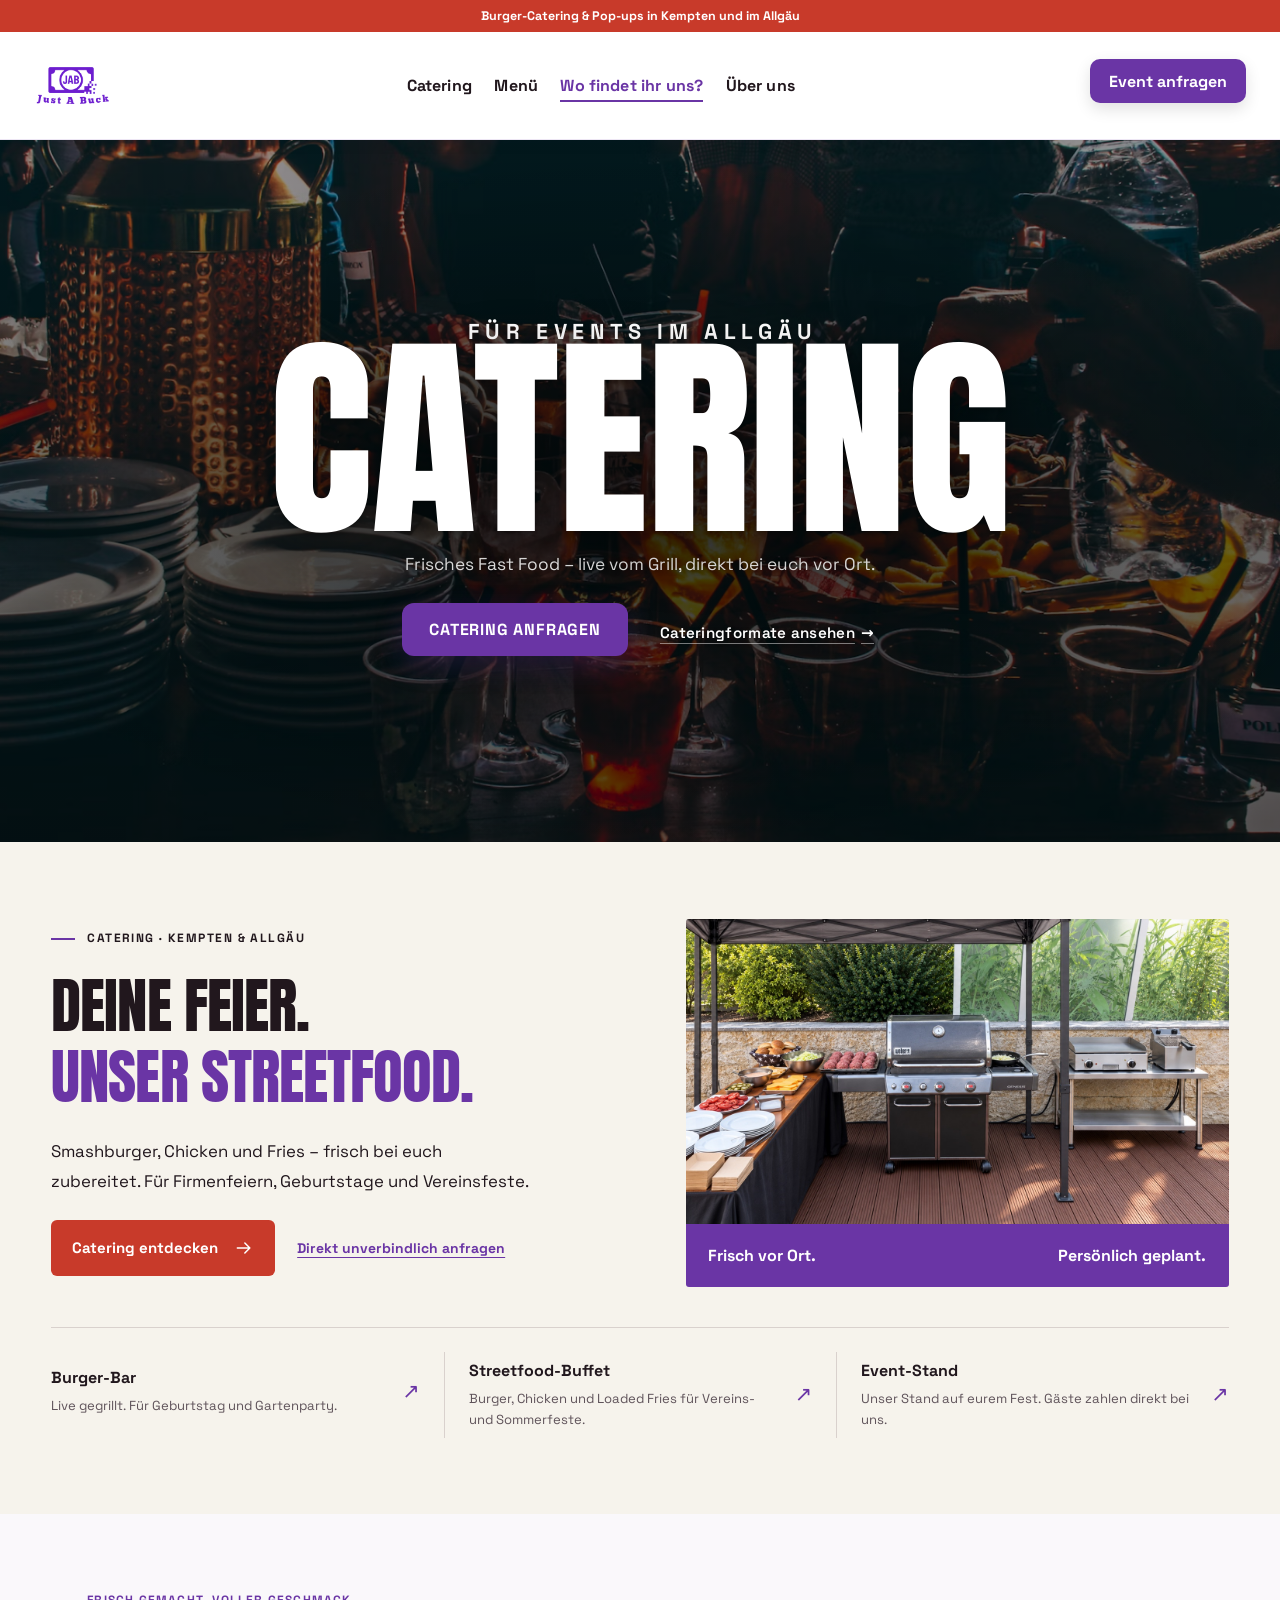
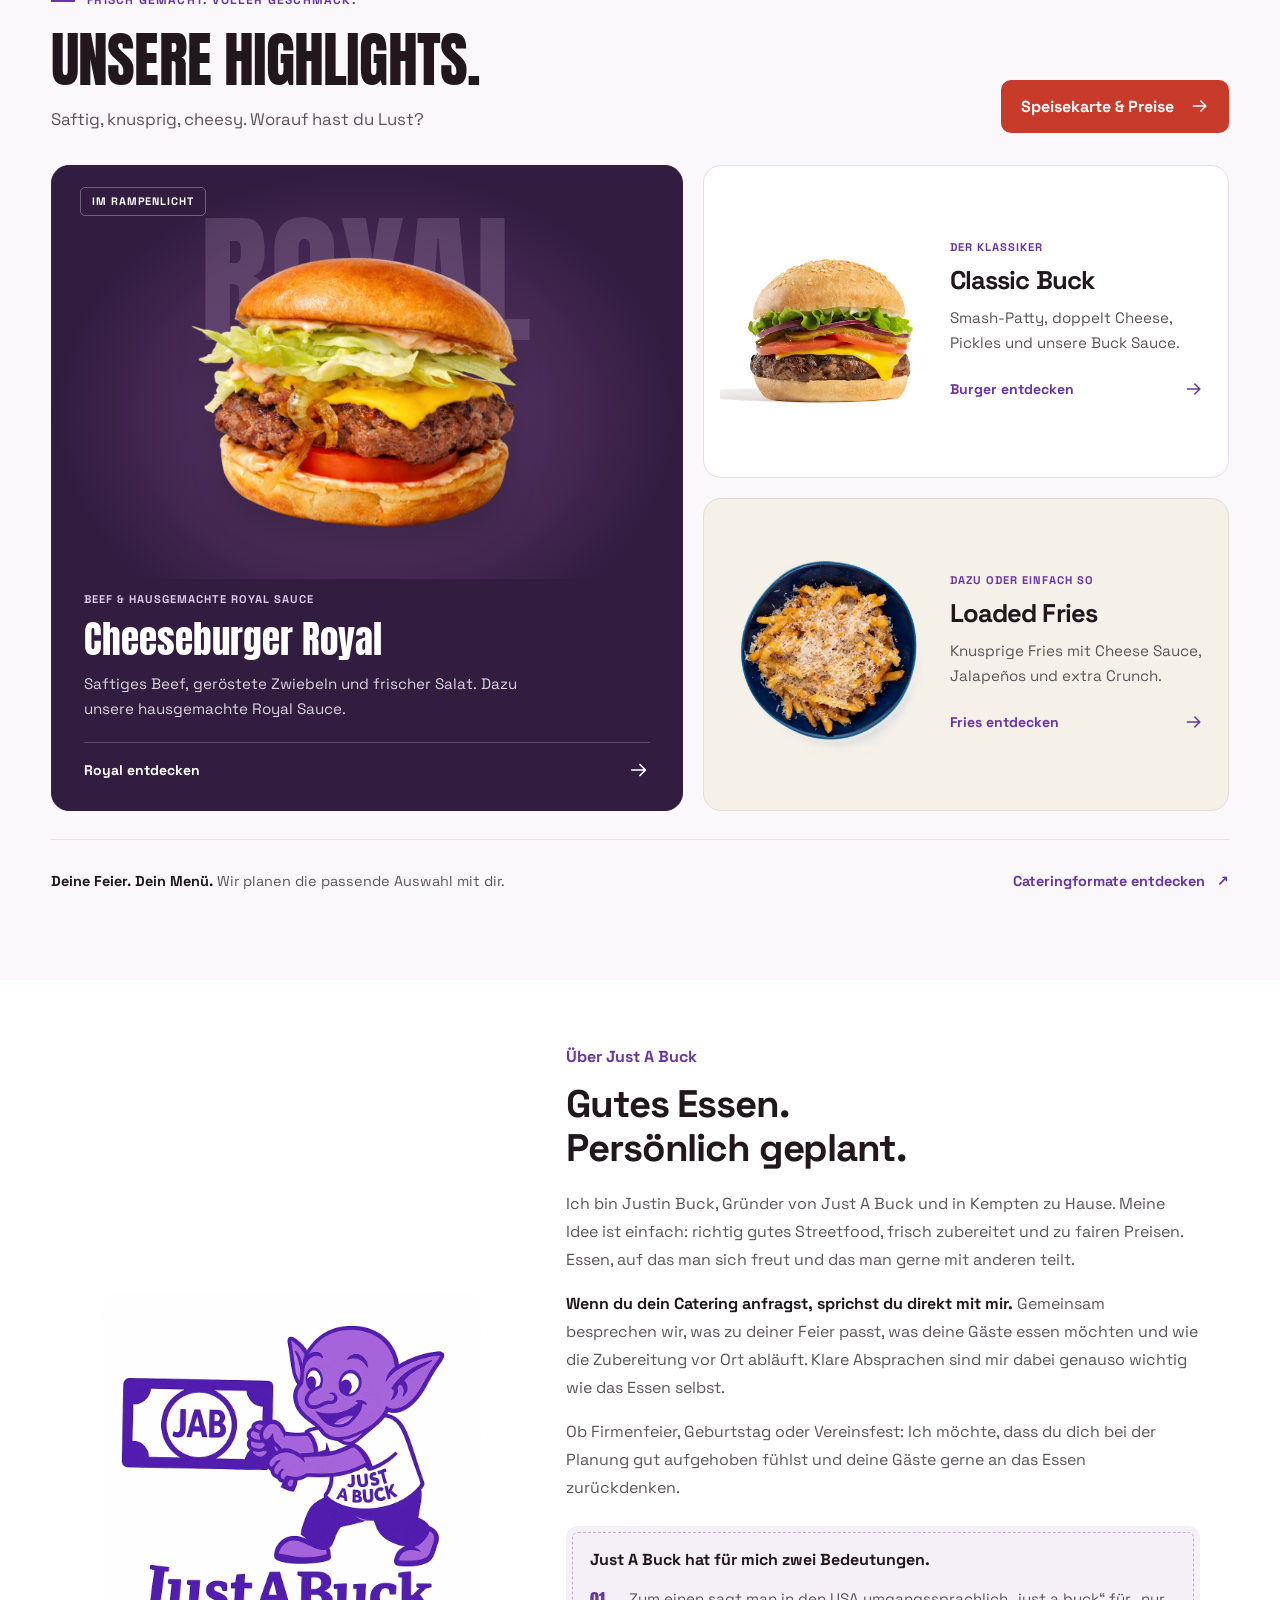
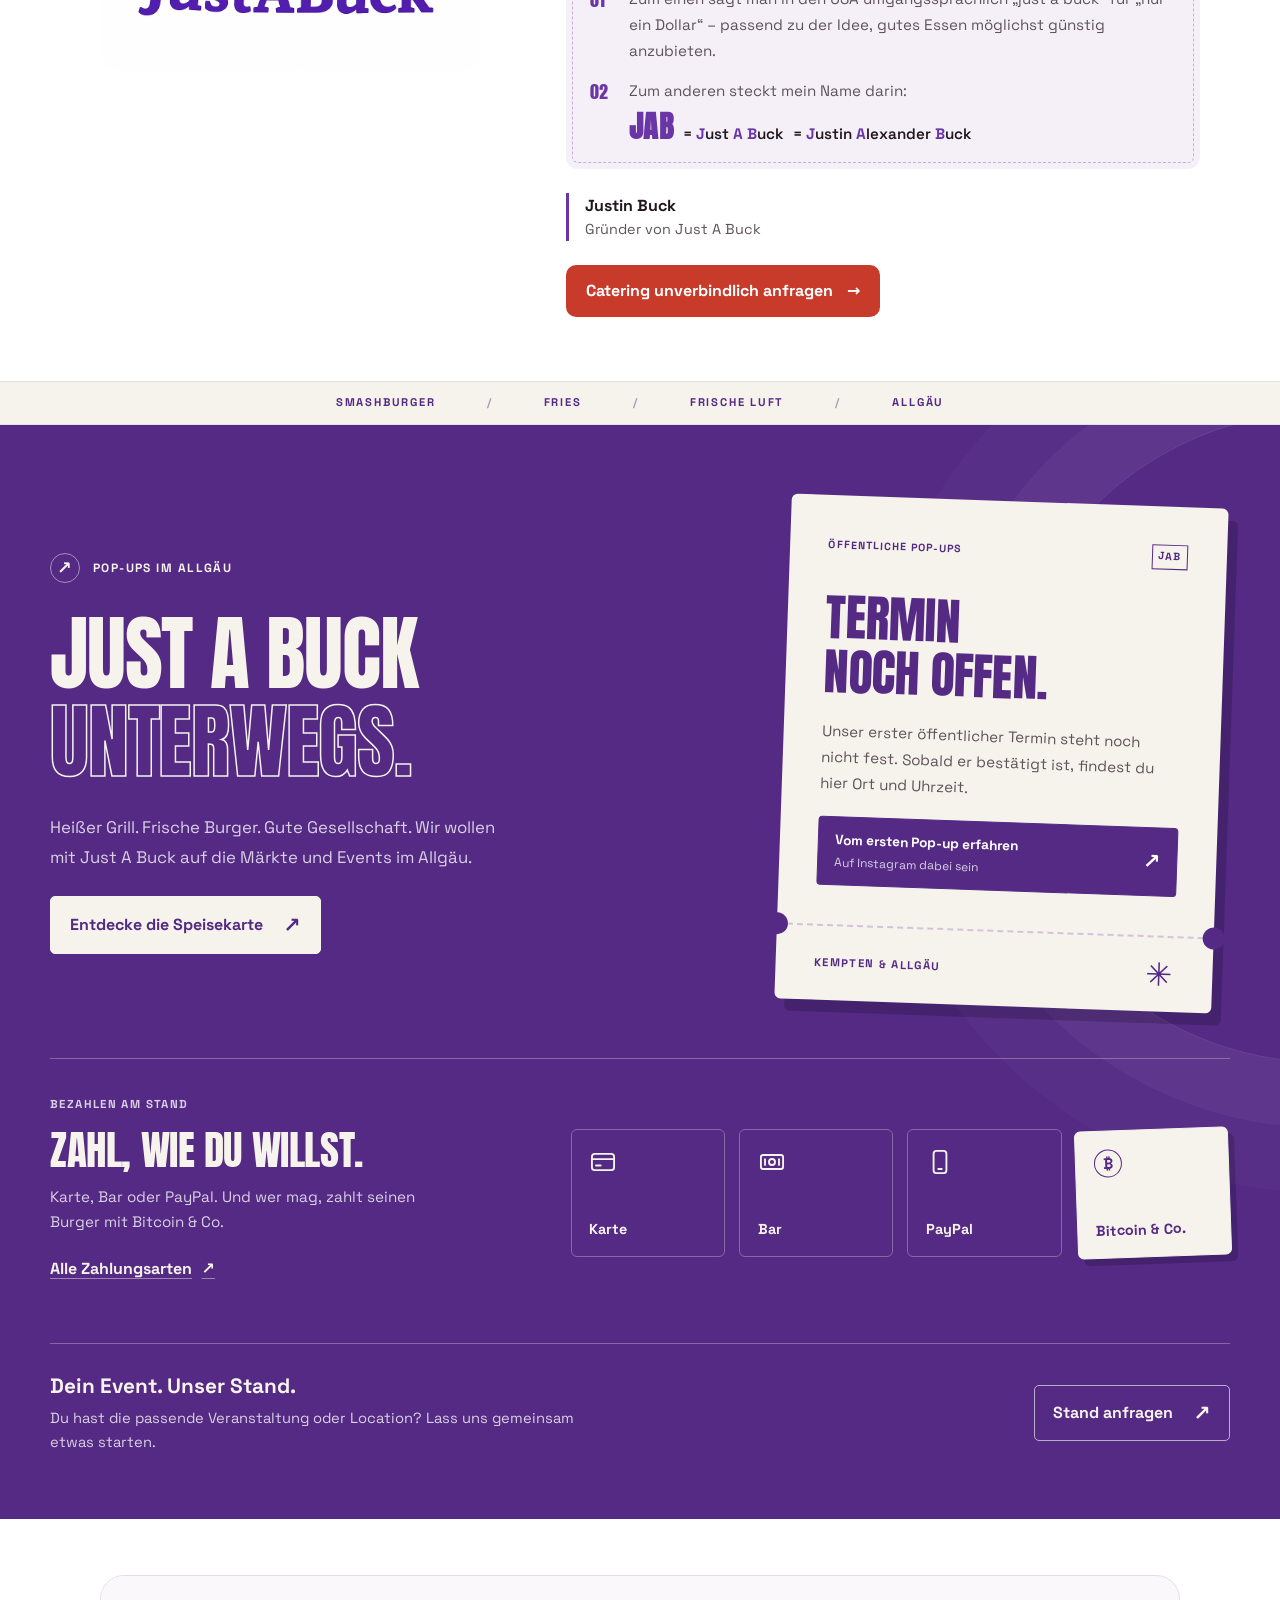
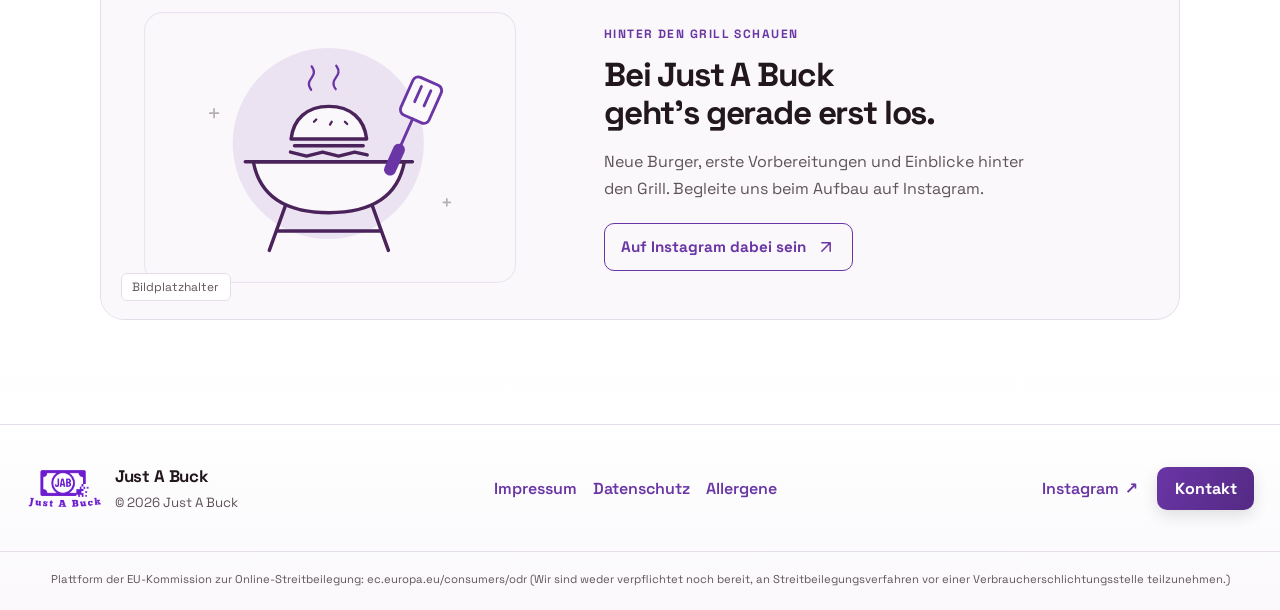
==== index.html @ af361ed2 "Catering vereinfachen und Nutzerführung zu Angeboten und Pop-ups verbessern" ====
<!DOCTYPE html>
<html lang="de">
<head>
  <meta charset="UTF-8" />
  <meta name="viewport" content="width=device-width, initial-scale=1" />

  <title>Just A Buck – Smashburger, Loaded Fries & Fried Chicken</title>
  <meta name="description" content="Just A Buck: ehrliches Fastfood aus Kempten – Smashburger, Loaded Fries & Fried Chicken. Frisch, bezahlbar, handgemacht." />
  <link rel="canonical" href="https://justabuck.de/" />

  <!-- Open Graph / Social -->
  <meta property="og:type" content="website" />
  <meta property="og:title" content="Just A Buck" />
  <meta property="og:description" content="Smashburger, Loaded Fries & Fried Chicken – ehrlich, frisch, bezahlbar." />
  <meta property="og:image" content="assets/images/catering.jpg" />
  <meta property="og:url" content="https://justabuck.de/" />
  <meta name="theme-color" content="#6A35A5" />

  <link rel="icon" type="image/png" href="assets/images/logo.png" />
  <link rel="preload" as="image" href="assets/images/catering.jpg" />
  <link rel="stylesheet" href="css/site.css" />
</head>
<body class="home-refined">

  <!-- Skiplink -->
  <a class="skip-link" href="#main">Zum Inhalt springen</a>

  <div class="site-announcement" role="note">Burger-Catering &amp; Pop-ups in Kempten und im Allgäu</div>

  <!-- NAVIGATION -->
  <header>
    <nav class="navbar" aria-label="Hauptnavigation">
      <div class="nav-inner">
        <a href="index.html" class="brand" aria-label="Startseite">
          <img src="assets/images/logo.png" alt="Just A Buck Logo" class="logo" />
        </a>

        <ul id="primary-nav" class="nav-links" role="list">
          <li><a href="catering.html">Catering</a></li>
          <li><a href="#menu">Menü</a></li>
          <li><a href="#locations">Wo findet ihr uns?</a></li>
          <li><a href="#about">Über uns</a></li>
          <li class="nav-cta"><a href="catering.html#event-anfragen">Event anfragen</a></li>
        </ul>

        <a href="catering.html#event-anfragen" class="contact-btn">Event anfragen</a>
        <button class="nav-toggle" aria-expanded="false" aria-controls="primary-nav" aria-label="Menü öffnen">
          <span aria-hidden="true">☰</span>
        </button>
      </div>
    </nav>
  </header>

  <main id="main">
    <!-- HERO -->
    <section class="hero-video" aria-label="Hero">
      <video class="background-video"
             autoplay muted loop playsinline
             poster="assets/images/catering.jpg">
        <source src="assets/video/hero.mp4" type="video/mp4" />
        Dein Browser unterstützt kein Video-Tag.
      </video>
      <div class="overlay-content">
        <h1 class="hero-title">
          <span class="hero-title__eyebrow">Für Events im Allgäu</span>
          <span class="hero-title__main">Catering</span>
        </h1>
        <p class="hero-desc">Frisches Fast Food &ndash; live vom Grill, direkt bei euch vor Ort.</p>
        <div class="hero-actions">
          <a href="catering.html#event-anfragen" class="contact-btn">Catering anfragen</a>
          <a href="catering.html#catering-angebote" class="hero-link-secondary" aria-label="Cateringformate ansehen">
            Cateringformate ansehen <span aria-hidden="true">&rarr;</span>
          </a>
        </div>
      </div>
    </section>

    <!-- CATERING -->
    <section id="event-anfragen" class="catering-section catering-teaser" aria-labelledby="cateringTitle">
      <div class="catering-inner">
        <div class="catering-intro">
          <div class="catering-copy">
            <p class="catering-eyebrow">Catering · Kempten &amp; Allgäu</p>
            <h2 id="cateringTitle" class="catering-title">
              <span>Deine Feier.</span>
              <span>Unser Streetfood.</span>
            </h2>
            <p class="catering-lead">Smashburger, Chicken und Fries – frisch bei euch zubereitet. Für Firmenfeiern, Geburtstage und Vereinsfeste.</p>
            <div class="catering-teaser-actions">
              <a href="catering.html" class="catering-cta">
                <span>Catering entdecken</span>
                <svg width="20" height="20" viewBox="0 0 24 24" fill="none" stroke="currentColor" stroke-width="1.8" aria-hidden="true" focusable="false">
                  <path d="M4 12h15m-6-6 6 6-6 6" stroke-linecap="round" stroke-linejoin="round" />
                </svg>
              </a>
              <a href="catering.html#event-anfragen" class="catering-direct-link">Direkt unverbindlich anfragen</a>
            </div>
          </div>
          <figure class="catering-photo">
            <img src="assets/images/catering-setup.jpg" alt="Catering-Aufbau unter einem Pavillon mit Grill, Burger-Zutaten und Fritteuse"
                 loading="lazy" width="1400" height="788">
            <figcaption><span>Frisch vor Ort.</span><span>Persönlich geplant.</span></figcaption>
          </figure>
        </div>

        <ul id="catering-angebote" class="catering-teaser-options" aria-label="Unsere Cateringformate" role="list">
          <li>
            <a href="catering.html#burger-bar">
              <span><strong>Burger-Bar</strong><span>Live gegrillt. Für Geburtstag und Gartenparty.</span></span>
              <span class="catering-teaser-arrow" aria-hidden="true">↗</span>
            </a>
          </li>
          <li>
            <a href="catering.html#streetfood-buffet">
              <span><strong>Streetfood-Buffet</strong><span>Burger, Chicken und Loaded Fries für Vereins- und Sommerfeste.</span></span>
              <span class="catering-teaser-arrow" aria-hidden="true">↗</span>
            </a>
          </li>
          <li>
            <a href="catering.html#event-stand">
              <span><strong>Event-Stand</strong><span>Unser Stand auf eurem Fest. Gäste zahlen direkt bei uns.</span></span>
              <span class="catering-teaser-arrow" aria-hidden="true">↗</span>
            </a>
          </li>
        </ul>
      </div>
    </section>

    <!-- PRODUKT-HIGHLIGHTS -->
    <section id="menu" class="highlights-section" aria-labelledby="menuTitle">
      <div class="highlights-inner">
        <div class="highlights-heading">
          <div>
            <p class="highlights-eyebrow">Frisch gemacht. Voller Geschmack.</p>
            <h2 id="menuTitle" class="highlights-title">Unsere Highlights.</h2>
            <p class="highlights-intro">Saftig, knusprig, cheesy. Worauf hast du Lust?</p>
          </div>
          <a class="highlights-menu-link" href="menu.html">
            <span>Speisekarte &amp; Preise</span>
            <svg width="20" height="20" viewBox="0 0 24 24" fill="none" stroke="currentColor" stroke-width="1.8" aria-hidden="true" focusable="false">
              <path d="M4 12h15m-6-6 6 6-6 6" stroke-linecap="round" stroke-linejoin="round" />
            </svg>
          </a>
        </div>

        <div class="highlights-grid">
          <article class="highlight-card highlight-card--royal" aria-labelledby="royalTitle">
            <a class="highlight-card-link" href="menu.html#cheeseburger-royal" aria-labelledby="royalTitle royalLink">
              <div class="highlight-visual highlight-visual--royal">
                <span class="highlight-label">Im Rampenlicht</span>
                <span class="highlight-wordmark" aria-hidden="true">Royal</span>
                <img src="assets/images/ceeseburger-royal.png" alt="Cheeseburger mit Salat, Tomate und gerösteten Zwiebeln"
                     loading="lazy" decoding="async" width="1536" height="1024">
              </div>
              <div class="highlight-copy">
                <p class="highlight-category">Beef &amp; hausgemachte Royal Sauce</p>
                <h3 id="royalTitle">Cheeseburger Royal</h3>
                <p class="highlight-description">Saftiges Beef, geröstete Zwiebeln und frischer Salat. Dazu unsere hausgemachte Royal Sauce.</p>
                <span class="highlight-card-action">
                  <span id="royalLink">Royal entdecken</span>
                  <svg width="22" height="22" viewBox="0 0 24 24" fill="none" stroke="currentColor" stroke-width="1.8" aria-hidden="true" focusable="false">
                    <path d="M4 12h15m-6-6 6 6-6 6" stroke-linecap="round" stroke-linejoin="round" />
                  </svg>
                </span>
              </div>
            </a>
          </article>

          <article class="highlight-card highlight-card--classic" aria-labelledby="classicTitle">
            <a class="highlight-card-link" href="menu.html#classic-buck" aria-labelledby="classicTitle classicLink">
              <div class="highlight-visual">
                <img src="assets/images/product2.jpg" alt="Classic Buck mit Beef-Patty, Käse und Salat"
                     loading="lazy" decoding="async" width="377" height="377">
              </div>
              <div class="highlight-copy">
                <p class="highlight-category">Der Klassiker</p>
                <h3 id="classicTitle">Classic Buck</h3>
                <p class="highlight-description">Smash-Patty, doppelt Cheese, Pickles und unsere Buck Sauce.</p>
                <span class="highlight-card-action">
                  <span id="classicLink">Burger entdecken</span>
                  <svg width="20" height="20" viewBox="0 0 24 24" fill="none" stroke="currentColor" stroke-width="1.8" aria-hidden="true" focusable="false">
                    <path d="M4 12h15m-6-6 6 6-6 6" stroke-linecap="round" stroke-linejoin="round" />
                  </svg>
                </span>
              </div>
            </a>
          </article>

          <article class="highlight-card highlight-card--fries" aria-labelledby="friesHighlightTitle">
            <a class="highlight-card-link" href="menu.html#loaded-fries" aria-labelledby="friesHighlightTitle friesLink">
              <div class="highlight-visual">
                <img src="assets/images/product1.jpg" alt="Goldene Fries mit Käse-Topping in einer Schale"
                     loading="lazy" decoding="async" width="700" height="700">
              </div>
              <div class="highlight-copy">
                <p class="highlight-category">Dazu oder einfach so</p>
                <h3 id="friesHighlightTitle">Loaded Fries</h3>
                <p class="highlight-description">Knusprige Fries mit Cheese Sauce, Jalapeños und extra Crunch.</p>
                <span class="highlight-card-action">
                  <span id="friesLink">Fries entdecken</span>
                  <svg width="20" height="20" viewBox="0 0 24 24" fill="none" stroke="currentColor" stroke-width="1.8" aria-hidden="true" focusable="false">
                    <path d="M4 12h15m-6-6 6 6-6 6" stroke-linecap="round" stroke-linejoin="round" />
                  </svg>
                </span>
              </div>
            </a>
          </article>
        </div>

        <div class="highlights-footer">
          <p><strong>Deine Feier. Dein Menü.</strong> Wir planen die passende Auswahl mit dir.</p>
          <a href="catering.html#catering-angebote">Cateringformate entdecken <span aria-hidden="true">↗</span></a>
        </div>
      </div>
    </section>

    <!-- ABOUT -->
    <section id="about" class="about-section" aria-labelledby="aboutTitle">
      <div class="about-inner">
        <div class="about-visual" aria-hidden="true">
          <img src="assets/images/crew1.jpg" alt="" loading="lazy" width="1024" height="1024">
        </div>

        <div class="about-text">
          <h2 id="aboutTitle">Über Just A Buck</h2>
          <h3>Gutes Essen.<br>Persönlich geplant.</h3>
          <div class="about-copy">
            <p>
              Ich bin Justin Buck, Gründer von Just A Buck und in Kempten zu Hause. Meine Idee ist einfach:
              richtig gutes Streetfood, frisch zubereitet und zu fairen Preisen. Essen, auf das man sich
              freut und das man gerne mit anderen teilt.
            </p>
            <p>
              <strong>Wenn du dein Catering anfragst, sprichst du direkt mit mir.</strong>
              Gemeinsam besprechen wir, was zu deiner Feier passt, was deine Gäste essen möchten und wie
              die Zubereitung vor Ort abläuft. Klare Absprachen sind mir dabei genauso wichtig wie das Essen selbst.
            </p>
            <p>
              Ob Firmenfeier, Geburtstag oder Vereinsfest: Ich möchte, dass du dich bei der Planung gut
              aufgehoben fühlst und deine Gäste gerne an das Essen zurückdenken.
            </p>
          </div>
          <div class="about-name">
            <p class="about-name-lead">Just A Buck hat für mich zwei Bedeutungen.</p>
            <ol class="about-name-list" role="list">
              <li>
                Zum einen sagt man in den USA umgangssprachlich „just a buck“ für „nur ein Dollar“ –
                passend zu der Idee, gutes Essen möglichst günstig anzubieten.
              </li>
              <li>
                Zum anderen steckt mein Name darin:
                <span class="about-name-formula">
                  <span class="about-name-jab">JAB</span>
                  <span>= <b>J</b>ust <b>A</b> <b>B</b>uck</span>
                  <span>= <b>J</b>ustin <b>A</b>lexander <b>B</b>uck</span>
                </span>
              </li>
            </ol>
          </div>
          <p class="about-signature">
            <strong>Justin Buck</strong>
            <span>Gründer von Just A Buck</span>
          </p>
          <a href="catering.html#event-anfragen" class="about-cta">
            <span>Catering unverbindlich anfragen</span>
            <span aria-hidden="true">→</span>
          </a>
        </div>
      </div>
    </section>

    <!-- POP-UPS & TERMINE -->
    <section id="locations" class="popups-section" aria-labelledby="locTitle">
      <div class="popups-strip" aria-hidden="true">
        <span>Smashburger</span><span>Fries</span><span>Frische Luft</span><span>Allgäu</span>
      </div>
      <div class="popups-inner">
        <div class="popups-intro">
          <p class="popups-eyebrow"><span aria-hidden="true">↗</span> Pop-ups im Allgäu</p>
          <h2 id="locTitle">Just A Buck <span>unterwegs.</span></h2>
          <p class="popups-description">Heißer Grill. Frische Burger. Gute Gesellschaft. Wir wollen mit Just A Buck auf die Märkte und Events im Allgäu.</p>
          <a class="popups-menu-link" href="menu.html">Entdecke die Speisekarte <span aria-hidden="true">↗</span></a>
        </div>

        <!-- Replace this notice with confirmed event details when the first date is set. -->
        <div class="popups-dates" aria-labelledby="popupsDatesTitle">
          <div class="popups-ticket-body">
            <p class="popups-ticket-label">Öffentliche Pop-ups <span aria-hidden="true">JAB</span></p>
            <h3 id="popupsDatesTitle">Termin <span>noch offen.</span></h3>
            <p class="popups-date-note">Unser erster öffentlicher Termin steht noch nicht fest. Sobald er bestätigt ist, findest du hier Ort und Uhrzeit.</p>
            <a class="popups-follow-link" href="https://www.instagram.com/jstin.buck/" target="_blank" rel="noopener" aria-label="Vom ersten Pop-up erfahren – auf Instagram dabei sein (öffnet in einem neuen Tab)">
              <span>Vom ersten Pop-up erfahren<small>Auf Instagram dabei sein</small></span>
              <span aria-hidden="true">↗</span>
            </a>
          </div>
          <div class="popups-ticket-stub">
            <span>Kempten &amp; Allgäu</span>
            <span class="popups-ticket-mark" aria-hidden="true">✳︎</span>
          </div>
        </div>

        <!-- Zahlungsarten am Stand; Details und Coin-Liste stehen auf zahlung.html. -->
        <div class="popups-pay" aria-labelledby="popupsPayTitle">
          <div class="popups-pay-copy">
            <p class="popups-pay-label">Bezahlen am Stand</p>
            <h3 id="popupsPayTitle">Zahl, wie du willst.</h3>
            <p>Karte, Bar oder PayPal. Und wer mag, zahlt seinen Burger mit Bitcoin &amp; Co.</p>
            <a class="popups-pay-link" href="zahlung.html">Alle Zahlungsarten <span aria-hidden="true">↗</span></a>
          </div>
          <ul class="popups-pay-methods" role="list" aria-label="Zahlungsarten am Stand">
            <li>
              <svg width="28" height="28" viewBox="0 0 24 24" fill="none" stroke="currentColor" stroke-width="1.6" aria-hidden="true" focusable="false">
                <rect x="2.5" y="5" width="19" height="14" rx="2.5" /><path d="M2.5 9.5h19M6 15h4" stroke-linecap="round" />
              </svg>
              <span>Karte</span>
            </li>
            <li>
              <svg width="28" height="28" viewBox="0 0 24 24" fill="none" stroke="currentColor" stroke-width="1.6" aria-hidden="true" focusable="false">
                <rect x="2.5" y="6" width="19" height="12" rx="2" /><circle cx="12" cy="12" r="2.6" /><path d="M6 9.5v5M18 9.5v5" stroke-linecap="round" />
              </svg>
              <span>Bar</span>
            </li>
            <li>
              <svg width="28" height="28" viewBox="0 0 24 24" fill="none" stroke="currentColor" stroke-width="1.6" aria-hidden="true" focusable="false">
                <rect x="6.5" y="2.5" width="11" height="19" rx="2.5" /><path d="M10.5 18h3" stroke-linecap="round" />
              </svg>
              <span>PayPal</span>
            </li>
            <li class="popups-pay-method--crypto">
              <span class="popups-pay-coin" aria-hidden="true">&#x20BF;</span>
              <span>Bitcoin &amp; Co.</span>
            </li>
          </ul>
        </div>

        <div class="popups-host">
          <div class="popups-host-copy">
            <h3>Dein Event. Unser Stand.</h3>
            <p>Du hast die passende Veranstaltung oder Location? Lass uns gemeinsam etwas starten.</p>
          </div>
          <a class="popups-host-link" href="catering.html?format=event-stand#event-anfragen">Stand anfragen <span aria-hidden="true">↗</span></a>
        </div>
      </div>
    </section>

    <!-- INSTAGRAM: replace the placeholder image and temporary profile link at launch. -->
    <section id="community" class="social-story" aria-labelledby="socialTitle">
      <div class="social-story-inner">
        <figure class="social-story-visual">
          <img src="assets/images/social-placeholder.svg" alt="" loading="lazy" decoding="async" width="800" height="600">
          <figcaption>Bildplatzhalter</figcaption>
        </figure>
        <div class="social-story-copy">
          <p class="social-story-eyebrow">Hinter den Grill schauen</p>
          <h2 id="socialTitle">Bei Just A Buck geht’s gerade erst los.</h2>
          <p class="social-story-description">Neue Burger, erste Vorbereitungen und Einblicke hinter den Grill. Begleite uns beim Aufbau auf Instagram.</p>
          <a class="social-story-link" href="https://www.instagram.com/jstin.buck/" target="_blank" rel="noopener" aria-label="Auf Instagram dabei sein (öffnet in einem neuen Tab)">
            <span>Auf Instagram dabei sein</span>
            <svg width="20" height="20" viewBox="0 0 24 24" fill="none" stroke="currentColor" stroke-width="1.8" aria-hidden="true" focusable="false">
              <path d="M7 17 17 7M7 7h10v10" stroke-linecap="round" stroke-linejoin="round" />
            </svg>
          </a>
        </div>
      </div>
    </section>

  </main>

  <!-- FOOTER -->
  <footer class="site-footer" role="contentinfo">
    <div class="footer-inner">
      <div class="footer-brand">
        <img src="assets/images/logo.png" alt="Just A Buck" class="footer-logo">
        <div class="footer-meta">
          <strong>Just A Buck</strong><br>
          <small>© <span id="y"></span> Just A Buck</small>
        </div>
      </div>

      <nav class="footer-nav" aria-label="Rechtliches">
        <a href="impressum.html">Impressum</a>
        <a href="datenschutz.html">Datenschutz</a>
        <a href="allergen.html">Allergene</a>
      </nav>

      <div class="footer-contact">
        <a href="https://www.instagram.com/jstin.buck/" class="footer-instagram" target="_blank" rel="noopener" aria-label="Instagram (öffnet in einem neuen Tab)">Instagram <span aria-hidden="true">↗</span></a>
        <a href="mailto:justin.buck@sportbuck.com?subject=Anfrage%20an%20Just%20A%20Buck" class="footer-cta">Kontakt</a>
      </div>
    </div>

    <div class="footer-sub">
      <small>
        Plattform der EU-Kommission zur Online-Streitbeilegung:
        <a href="https://ec.europa.eu/consumers/odr" rel="noopener" target="_blank">ec.europa.eu/consumers/odr</a>
        (Wir sind weder verpflichtet noch bereit, an Streitbeilegungsverfahren vor einer Verbraucherschlichtungsstelle teilzunehmen.)
      </small>
    </div>
  </footer>

  <!-- Schema -->
  <script type="application/ld+json">
  {
    "@context":"https://schema.org",
    "@type":"FoodEstablishment",
    "name":"Just A Buck",
    "servesCuisine":["Burgers","Fried Chicken","Fries"],
    "address":{"@type":"PostalAddress","addressLocality":"Kempten","addressCountry":"DE"},
    "url":"https://justabuck.de/",
    "priceRange":"€€",
    "hasMenu":"https://justabuck.de/menu"
  }
  </script>

  <script src="scripts/main.js"></script>
</body>
</html>
---- css/site.css ----
/* =========================
   Just A Buck — CSS v3
   ========================= */

/* --- Self-hosted Fonts (DSGVO-konform) --- */

/* Manrope – latin-ext */
@font-face {
  font-family: 'Manrope';
  font-style: normal;
  font-weight: 500;
  font-display: swap;
  src: url('../assets/fonts/Manrope-latin-ext.woff2') format('woff2');
  unicode-range: U+0100-02BA, U+02BD-02C5, U+02C7-02CC, U+02CE-02D7, U+02DD-02FF, U+0304, U+0308, U+0329, U+1D00-1DBF, U+1E00-1E9F, U+1EF2-1EFF, U+2020, U+20A0-20AB, U+20AD-20C0, U+2113, U+2C60-2C7F, U+A720-A7FF;
}
/* Manrope – latin */
@font-face {
  font-family: 'Manrope';
  font-style: normal;
  font-weight: 500;
  font-display: swap;
  src: url('../assets/fonts/Manrope-latin.woff2') format('woff2');
  unicode-range: U+0000-00FF, U+0131, U+0152-0153, U+02BB-02BC, U+02C6, U+02DA, U+02DC, U+0304, U+0308, U+0329, U+2000-206F, U+20AC, U+2122, U+2191, U+2193, U+2212, U+2215, U+FEFF, U+FFFD;
}
/* Manrope 700 – latin-ext */
@font-face {
  font-family: 'Manrope';
  font-style: normal;
  font-weight: 700;
  font-display: swap;
  src: url('../assets/fonts/Manrope-latin-ext.woff2') format('woff2');
  unicode-range: U+0100-02BA, U+02BD-02C5, U+02C7-02CC, U+02CE-02D7, U+02DD-02FF, U+0304, U+0308, U+0329, U+1D00-1DBF, U+1E00-1E9F, U+1EF2-1EFF, U+2020, U+20A0-20AB, U+20AD-20C0, U+2113, U+2C60-2C7F, U+A720-A7FF;
}
/* Manrope 700 – latin */
@font-face {
  font-family: 'Manrope';
  font-style: normal;
  font-weight: 700;
  font-display: swap;
  src: url('../assets/fonts/Manrope-latin.woff2') format('woff2');
  unicode-range: U+0000-00FF, U+0131, U+0152-0153, U+02BB-02BC, U+02C6, U+02DA, U+02DC, U+0304, U+0308, U+0329, U+2000-206F, U+20AC, U+2122, U+2191, U+2193, U+2212, U+2215, U+FEFF, U+FFFD;
}

/* Space Grotesk 400 – latin-ext */
@font-face {
  font-family: 'Space Grotesk';
  font-style: normal;
  font-weight: 400;
  font-display: swap;
  src: url('../assets/fonts/SpaceGrotesk-latin-ext.woff2') format('woff2');
  unicode-range: U+0100-02BA, U+02BD-02C5, U+02C7-02CC, U+02CE-02D7, U+02DD-02FF, U+0304, U+0308, U+0329, U+1D00-1DBF, U+1E00-1E9F, U+1EF2-1EFF, U+2020, U+20A0-20AB, U+20AD-20C0, U+2113, U+2C60-2C7F, U+A720-A7FF;
}
/* Space Grotesk 400 – latin */
@font-face {
  font-family: 'Space Grotesk';
  font-style: normal;
  font-weight: 400;
  font-display: swap;
  src: url('../assets/fonts/SpaceGrotesk-latin.woff2') format('woff2');
  unicode-range: U+0000-00FF, U+0131, U+0152-0153, U+02BB-02BC, U+02C6, U+02DA, U+02DC, U+0304, U+0308, U+0329, U+2000-206F, U+20AC, U+2122, U+2191, U+2193, U+2212, U+2215, U+FEFF, U+FFFD;
}
/* Space Grotesk 500 – latin-ext */
@font-face {
  font-family: 'Space Grotesk';
  font-style: normal;
  font-weight: 500;
  font-display: swap;
  src: url('../assets/fonts/SpaceGrotesk-latin-ext.woff2') format('woff2');
  unicode-range: U+0100-02BA, U+02BD-02C5, U+02C7-02CC, U+02CE-02D7, U+02DD-02FF, U+0304, U+0308, U+0329, U+1D00-1DBF, U+1E00-1E9F, U+1EF2-1EFF, U+2020, U+20A0-20AB, U+20AD-20C0, U+2113, U+2C60-2C7F, U+A720-A7FF;
}
/* Space Grotesk 500 – latin */
@font-face {
  font-family: 'Space Grotesk';
  font-style: normal;
  font-weight: 500;
  font-display: swap;
  src: url('../assets/fonts/SpaceGrotesk-latin.woff2') format('woff2');
  unicode-range: U+0000-00FF, U+0131, U+0152-0153, U+02BB-02BC, U+02C6, U+02DA, U+02DC, U+0304, U+0308, U+0329, U+2000-206F, U+20AC, U+2122, U+2191, U+2193, U+2212, U+2215, U+FEFF, U+FFFD;
}
/* Space Grotesk 600 – latin-ext */
@font-face {
  font-family: 'Space Grotesk';
  font-style: normal;
  font-weight: 600;
  font-display: swap;
  src: url('../assets/fonts/SpaceGrotesk-latin-ext.woff2') format('woff2');
  unicode-range: U+0100-02BA, U+02BD-02C5, U+02C7-02CC, U+02CE-02D7, U+02DD-02FF, U+0304, U+0308, U+0329, U+1D00-1DBF, U+1E00-1E9F, U+1EF2-1EFF, U+2020, U+20A0-20AB, U+20AD-20C0, U+2113, U+2C60-2C7F, U+A720-A7FF;
}
/* Space Grotesk 600 – latin */
@font-face {
  font-family: 'Space Grotesk';
  font-style: normal;
  font-weight: 600;
  font-display: swap;
  src: url('../assets/fonts/SpaceGrotesk-latin.woff2') format('woff2');
  unicode-range: U+0000-00FF, U+0131, U+0152-0153, U+02BB-02BC, U+02C6, U+02DA, U+02DC, U+0304, U+0308, U+0329, U+2000-206F, U+20AC, U+2122, U+2191, U+2193, U+2212, U+2215, U+FEFF, U+FFFD;
}
/* Space Grotesk 700 – latin-ext */
@font-face {
  font-family: 'Space Grotesk';
  font-style: normal;
  font-weight: 700;
  font-display: swap;
  src: url('../assets/fonts/SpaceGrotesk-latin-ext.woff2') format('woff2');
  unicode-range: U+0100-02BA, U+02BD-02C5, U+02C7-02CC, U+02CE-02D7, U+02DD-02FF, U+0304, U+0308, U+0329, U+1D00-1DBF, U+1E00-1E9F, U+1EF2-1EFF, U+2020, U+20A0-20AB, U+20AD-20C0, U+2113, U+2C60-2C7F, U+A720-A7FF;
}
/* Space Grotesk 700 – latin */
@font-face {
  font-family: 'Space Grotesk';
  font-style: normal;
  font-weight: 700;
  font-display: swap;
  src: url('../assets/fonts/SpaceGrotesk-latin.woff2') format('woff2');
  unicode-range: U+0000-00FF, U+0131, U+0152-0153, U+02BB-02BC, U+02C6, U+02DA, U+02DC, U+0304, U+0308, U+0329, U+2000-206F, U+20AC, U+2122, U+2191, U+2193, U+2212, U+2215, U+FEFF, U+FFFD;
}

/* Anton 400 – latin-ext (Display / Hero) */
@font-face {
  font-family: 'Anton';
  font-style: normal;
  font-weight: 400;
  font-display: swap;
  src: url('../assets/fonts/Anton-latin-ext.woff2') format('woff2');
  unicode-range: U+0100-02BA, U+02BD-02C5, U+02C7-02CC, U+02CE-02D7, U+02DD-02FF, U+0304, U+0308, U+0329, U+1D00-1DBF, U+1E00-1E9F, U+1EF2-1EFF, U+2020, U+20A0-20AB, U+20AD-20C0, U+2113, U+2C60-2C7F, U+A720-A7FF;
}
/* Anton 400 – latin (Display / Hero) */
@font-face {
  font-family: 'Anton';
  font-style: normal;
  font-weight: 400;
  font-display: swap;
  src: url('../assets/fonts/Anton-latin.woff2') format('woff2');
  unicode-range: U+0000-00FF, U+0131, U+0152-0153, U+02BB-02BC, U+02C6, U+02DA, U+02DC, U+0304, U+0308, U+0329, U+2000-206F, U+20AC, U+2122, U+2191, U+2193, U+2212, U+2215, U+FEFF, U+FFFD;
}

/* --- Design Tokens --- */
:root{
  /* Brand and interface */
  --brand: #6A35A5;
  --brand-rgb: 106, 53, 165;
  --brand-strong: #542A84;
  --cta: #C83A2A;
  --cta-rgb: 200, 58, 42;
  --ink: #21171D;
  --muted: #5F535A;
  --bg: #FFFFFF;
  --surface: #FFFFFF;
  --surface-soft: #FAF8FB;
  --surface-brand: #F5F0F8;
  --surface-brand-strong: #ECE3F2;
  --line: #E6DDEB;
  --on-color: #FFFFFF;
  --on-dark-muted: rgba(255,255,255,.78);
  --on-dark-subtle: rgba(255,255,255,.62);

  /* Product-category markers — never use as generic UI accents. */
  --category-vegan: #8AAE3D;
  --category-chicken: #E88B2E;
  --category-hot: #C62828;
  --category-deluxe: #4A235A;
  --category-deluxe-rgb: 74, 35, 90;
  --category-deluxe-accent: #857105;
  --category-deluxe-accent-rgb: 133, 113, 5;

  --radius: 12px;
  --shadow-sm: 0 2px 5px rgba(0,0,0,.08);
  --shadow-md: 0 6px 16px rgba(0,0,0,.12);
  --shadow-lg: 0 16px 40px rgba(0,0,0,.15);

  --font-base: 'Space Grotesk','Manrope',system-ui,-apple-system,"Segoe UI",sans-serif;
  --font-heading: 'Space Grotesk','Manrope',system-ui,-apple-system,"Segoe UI",sans-serif;
  --font-display: 'Anton','Space Grotesk',Impact,"Haettenschweiler","Arial Narrow Bold",sans-serif;

  --site-announcement-height: 32px;
}

/* --- Base / Reset (minimal) --- */
*{ box-sizing: border-box; }
html, body { margin:0; padding:0; }
body{
  font-family: var(--font-base);
  color:var(--ink);
  background: var(--bg);
  line-height:1.6;
}
img{ max-width:100%; height:auto; display:block; }
a{ color:inherit; text-decoration:none; }

/* Smooth scroll und Sticky-Header-Offset für Sektionen */
html{ scroll-behavior:smooth; }
#menu, #about, #community, #locations, #event-anfragen, #catering-angebote{ scroll-margin-top: 140px; }

/* Skiplink (A11y) */
.skip-link{ position:absolute; left:-9999px; top:auto; width:1px; height:1px; overflow:hidden; }
.skip-link:focus{ left:16px; top:16px; width:auto; height:auto; background:#000; color:#fff; padding:.5rem .75rem; border-radius:8px; z-index:1001; }

/* =========================
   Header / Navbar
   ========================= */

header{
  position: sticky;
  top: var(--site-announcement-height);
  z-index: 1100;
}
.navbar{
  display:flex; justify-content:space-between; align-items:center;
  padding: 0.9rem 1.6rem;
  position: relative;
  background: rgba(255,255,255,.92);
  backdrop-filter: blur(14px);
  border-bottom: 1px solid var(--line);
}
.nav-inner{
  width:100%;
  max-width:none;
  margin:0;
  display:flex;
  align-items:center;
  justify-content:space-between;
  gap:1.25rem;
  padding:0 .5rem;
}

.navbar .logo{
  height: 78px; width:auto; object-fit: contain;
}

.navbar .nav-links{
  list-style:none; display:flex; gap:1.4rem; margin:0; padding:0; align-items:center;
}
.navbar .nav-links a{
  font-weight:700; letter-spacing:.01em;
  padding:.25rem 0;
  position: relative;
  transition: color 0.3s ease;
}
.navbar .nav-links a::after{
  content: '';
  position: absolute;
  bottom: -2px;
  left: 0;
  width: 0;
  height: 2px;
  background: var(--brand);
  transition: width 0.3s cubic-bezier(0.34, 1.56, 0.64, 1);
}
.navbar .nav-links a:hover,
.navbar .nav-links a.active{
  color:var(--brand);
}
.navbar .nav-links a:hover::after,
.navbar .nav-links a.active::after{
  width: 100%;
}
.navbar .nav-links .nav-cta{ display:none; }

.navbar .contact-btn{
  background: var(--brand);
  color:#fff; padding:.58rem 1.2rem;
  border-radius:10px; font-weight:800; box-shadow: var(--shadow-md);
  text-decoration:none; border:none; cursor:pointer; transition: transform .15s ease, box-shadow .15s ease, filter .15s ease;
}
.navbar .contact-btn:hover{ filter:brightness(.96); box-shadow: var(--shadow-lg); transform: translateY(-1px); }

.nav-toggle{
  display:none;
  font-size:1.15rem; line-height:1; border:1px solid var(--line);
  background:var(--surface); color:var(--brand); border-radius:12px;
  padding:.6rem .8rem; box-shadow: var(--shadow-sm);
}

@media (max-width:1100px){
  .navbar{ padding:.85rem 1.25rem; }
  .navbar .nav-links{ gap:1rem; }
}

@media (max-width:900px){
  .navbar .nav-links{
    position: fixed; inset: var(--site-announcement-height) 0 0; background: rgba(8,7,12,.65);
    padding: 100px 1.4rem 2rem; gap:1rem;
    display:none; flex-direction:column; min-width:220px; z-index:1001;
    backdrop-filter: blur(12px);
  }
  .navbar .nav-links.is-open{ display:flex; }

  .navbar .nav-links li{ width:100%; }
  .navbar .nav-links a{
    display:block; width:100%;
    background:var(--surface); border:1px solid var(--line); border-radius:14px;
    padding:.9rem 1rem; box-shadow: var(--shadow-sm);
  }
  .navbar .nav-links .nav-cta{ display:block; }

  .navbar .contact-btn{ display:none; }
  .nav-toggle{ display:grid; place-items:center; }
  body.nav-open{ overflow:hidden; }
}

/* =========================
   Hero
   ========================= */
.hero-video{
  position:relative; width:100%; height:80vh; overflow:hidden;
  display:flex; align-items:center; justify-content:center; color:#fff;
}
.hero-video::after{
  content:""; position:absolute; inset:0;
  background:linear-gradient(180deg,rgba(0,0,0,.45) 0%,rgba(0,0,0,.68) 100%);
}
.background-video{
  position:absolute; inset:0; width:100%; height:100%;
  object-fit:cover; object-position:center; z-index:-1;
}
.hero-video .overlay-content{
  position:relative; text-align:center; max-width:760px; padding:1.2rem 1.5rem; z-index:1;
}
.hero-video .overlay-content h1{
  font-family: var(--font-heading); font-size:3rem; margin:0 0 .8rem; letter-spacing:-0.02em;
}
@media (max-width:768px){
  .hero-video{ height:70vh; }
  .hero-video .overlay-content h1{ font-size:2.4rem; }
}

/* Bewegungen reduzieren */
@media (prefers-reduced-motion: reduce){
  .background-video{ display:none; }
  .hero-video{ background:#000 url('../assets/images/catering.jpg') center/cover no-repeat; }
}

/* =========================
   Über Just A Buck
   ========================= */
.about-section{
  padding:4rem clamp(1.25rem, 4vw, 3rem);
  background:#fff;
}
.about-inner{
  display:grid;
  grid-template-columns:minmax(0, .8fr) minmax(0, 1.2fr);
  align-items:center;
  gap:clamp(2rem, 5vw, 5rem);
  max-width:1120px;
  margin:0 auto;
}
.about-visual{ width:100%; max-width:380px; justify-self:center; }
.about-visual img{ width:100%; height:auto; border-radius:20px; }
.about-text h2{
  margin:0 0 .75rem;
  color:var(--brand);
  font-size:1rem;
  font-weight:700;
}
.about-text h3{
  margin:0 0 1.25rem;
  color:var(--ink);
  font-size:clamp(1.9rem, 3vw, 2.65rem);
  line-height:1.15;
  letter-spacing:-.03em;
}
.about-copy p{ margin:0 0 1rem; color:var(--muted); font-size:1rem; line-height:1.75; }
.about-copy strong{ color:var(--ink); }
/* Namensgeschichte: gestrichelter Innenrand wie beim Geldschein im Logo */
.about-name{
  margin:1.5rem 0 0;
  padding:1.35rem 1.5rem;
  border-radius:12px;
  background:var(--surface-brand);
  outline:1px dashed rgba(var(--brand-rgb),.35);
  outline-offset:-7px;
}
.about-name-lead{ margin:0 0 .9rem; color:var(--ink); font-weight:700; line-height:1.5; }
.about-name-list{ margin:0; padding:0; list-style:none; counter-reset:about-name; }
.about-name-list li{
  position:relative;
  padding-left:2.4rem;
  color:var(--muted);
  font-size:.95rem;
  line-height:1.7;
  counter-increment:about-name;
}
.about-name-list li + li{ margin-top:.9rem; }
.about-name-list li::before{
  content:counter(about-name, decimal-leading-zero);
  position:absolute;
  top:.05rem;
  left:0;
  color:var(--brand);
  font-family:var(--font-display);
  font-size:1.15rem;
  line-height:1.4;
}
.about-name-formula{
  display:flex;
  flex-wrap:wrap;
  align-items:baseline;
  gap:.15rem .6rem;
  margin-top:.45rem;
  color:var(--ink);
  font-weight:600;
}
.about-name-formula b{ color:var(--brand); font-weight:800; }
.about-name-jab{
  color:var(--brand);
  font-family:var(--font-display);
  font-size:1.9rem;
  line-height:1;
  letter-spacing:.02em;
}
.about-signature{ margin:1.5rem 0; padding-left:1rem; border-left:3px solid var(--brand); }
.about-signature strong, .about-signature span{ display:block; }
.about-signature span{ color:var(--muted); font-size:.9rem; }
.about-cta{
  display:inline-flex;
  align-items:center;
  justify-content:center;
  gap:.85rem;
  max-width:100%;
  min-height:52px;
  padding:.85rem 1.25rem;
  border-radius:10px;
  background:var(--cta);
  color:var(--on-color);
  font-weight:700;
  line-height:1.5;
  text-align:center;
  transition:filter .2s ease;
}
.about-cta:hover{ filter:brightness(.94); }
.about-cta:focus-visible{ outline:3px solid var(--brand); outline-offset:4px; }

@media (max-width:768px){
  .about-section{ padding-top:3rem; padding-bottom:3rem; }
  .about-inner{ display:block; max-width:640px; }
  .about-visual{ display:none; }
}
@media (max-width:480px){
  .about-cta{ width:100%; }
}

/* =========================
   Produkte / Highlights
   ========================= */
.highlights-section{
  padding:clamp(3.5rem, 6vw, 6rem) clamp(1.25rem, 4vw, 3.5rem);
  background:var(--surface-soft);
}
.highlights-inner{ max-width:1180px; margin:0 auto; }
.highlights-heading{
  display:flex;
  align-items:flex-end;
  justify-content:space-between;
  gap:1.5rem 2rem;
  margin-bottom:2rem;
}
.highlights-eyebrow{
  display:flex;
  align-items:center;
  gap:.75rem;
  margin:0 0 1rem;
  color:var(--brand);
  font-size:.75rem;
  font-weight:700;
  letter-spacing:.1em;
  text-transform:uppercase;
}
.highlights-eyebrow::before{ content:""; width:1.5rem; height:2px; flex-shrink:0; background:currentColor; }
.highlights-title{
  margin:0 0 .75rem;
  font-family:var(--font-display);
  font-size:clamp(2.5rem, 4.7vw, 4rem);
  font-weight:400;
  line-height:1.12;
  text-transform:uppercase;
  letter-spacing:-.015em;
}
.highlights-intro{ margin:0; color:var(--muted); font-size:1.05rem; }
.highlights-menu-link{
  display:inline-flex;
  align-items:center;
  justify-content:center;
  gap:1rem;
  flex-shrink:0;
  min-height:52px;
  padding:.85rem 1.2rem;
  border-radius:10px;
  background:var(--cta);
  color:var(--on-color);
  font-weight:700;
  transition:background .2s ease;
}
.highlights-menu-link:hover{ background:#ac3023; }
.highlights-grid{
  display:grid;
  grid-template-columns:minmax(0, 1.2fr) minmax(0, 1fr);
  gap:1.25rem;
}
.highlight-card{
  min-width:0;
  border:1px solid var(--line);
  border-radius:18px;
  background:#fff;
}
.highlight-card-link{
  display:grid;
  grid-template-columns:minmax(0, .9fr) minmax(0, 1.15fr);
  align-items:center;
  height:100%;
  border-radius:inherit;
  overflow:hidden;
}
.highlight-visual{
  position:relative;
  display:grid;
  place-items:center;
  min-width:0;
  padding:1rem 0 1rem 1rem;
}
.highlight-visual img{
  position:relative;
  width:100%;
  height:auto;
  object-fit:contain;
  transition:transform .3s ease;
}
.highlight-copy{ min-width:0; padding:1.75rem 1.5rem 1.75rem 1rem; }
.highlight-category{
  margin:0 0 .65rem;
  color:var(--brand);
  font-size:.7rem;
  font-weight:700;
  letter-spacing:.09em;
  line-height:1.5;
  text-transform:uppercase;
}
.highlight-copy h3{
  margin:0 0 .6rem;
  font-size:clamp(1.4rem, 2vw, 1.7rem);
  line-height:1.15;
  letter-spacing:-.035em;
}
.highlight-description{ margin:0; color:var(--muted); font-size:.95rem; line-height:1.65; }
.highlight-card-action{
  display:flex;
  align-items:center;
  justify-content:space-between;
  gap:1rem;
  margin-top:1.25rem;
  min-height:28px;
  color:var(--brand);
  font-size:.875rem;
  font-weight:700;
}
.highlight-card-action svg, .highlights-menu-link svg{ flex-shrink:0; }
.highlight-card--royal{
  grid-row:span 2;
  background:#321c40;
  border-color:#321c40;
  color:#fff;
}
.highlight-card--royal .highlight-card-link{ display:flex; flex-direction:column; align-items:stretch; }
.highlight-visual--royal{
  flex:1;
  min-height:300px;
  padding:2.5rem 1.5rem 0;
  background:radial-gradient(ellipse at 50% 60%, #674074 0%, #321c40 70%);
  isolation:isolate;
}
.highlight-visual--royal img{ max-width:560px; filter:drop-shadow(0 18px 14px rgba(0,0,0,.2)); }
.highlight-label{
  position:absolute;
  top:1.35rem;
  left:1.75rem;
  z-index:1;
  padding:.3rem .7rem;
  border:1px solid rgba(255,255,255,.3);
  border-radius:5px;
  color:#fff;
  font-size:.68rem;
  font-weight:700;
  letter-spacing:.08em;
  text-transform:uppercase;
}
.highlight-wordmark{
  position:absolute;
  top:2.75rem;
  left:0;
  width:100%;
  color:#b79abf;
  opacity:.24;
  font-family:var(--font-display);
  font-size:clamp(6rem, 11vw, 10rem);
  line-height:1;
  text-transform:uppercase;
  letter-spacing:.02em;
  text-align:center;
  user-select:none;
}
.highlight-card--royal .highlight-copy{ padding:.75rem 2rem 1.75rem; }
.highlight-card--royal .highlight-category{ color:#ddc6e7; }
.highlight-card--royal h3{ font-family:var(--font-display); font-size:clamp(1.8rem, 2.9vw, 2.5rem); font-weight:400; letter-spacing:0; }
.highlight-card--royal .highlight-description{ max-width:46ch; color:rgba(255,255,255,.82); }
.highlight-card--royal .highlight-card-action{ margin-top:1.35rem; padding-top:1rem; border-top:1px solid rgba(255,255,255,.2); color:#fff; }
.highlight-card--fries{ background:#f5f0e8; border-color:#e6ddd1; }
.highlight-card--fries .highlight-visual img{ mix-blend-mode:multiply; }
.highlights-footer{
  display:flex;
  align-items:center;
  justify-content:space-between;
  gap:.75rem 2rem;
  margin-top:1.75rem;
  padding-top:1.25rem;
  border-top:1px solid var(--line);
  color:var(--muted);
  font-size:.9rem;
}
.highlights-footer p{ margin:0; }
.highlights-footer strong{ color:var(--ink); }
.highlights-footer a{ display:inline-flex; align-items:center; gap:.75rem; min-height:44px; flex-shrink:0; color:var(--brand); font-weight:700; }
.highlights-footer a:hover, .highlight-card-link:hover .highlight-card-action span{ text-decoration:underline; text-underline-offset:.25em; }
.highlights-section a:focus-visible{ outline:3px solid var(--brand); outline-offset:5px; }
.menu-card[id]{ scroll-margin-top:2rem; }
.menu-card:target{ outline:2px solid var(--brand); outline-offset:4px; }

@media (hover:hover) and (prefers-reduced-motion:no-preference){
  .highlight-card-link:hover .highlight-visual img{ transform:scale(1.035); }
}
@media (max-width:1000px){
  .highlights-heading{ align-items:flex-start; flex-direction:column; }
  .highlights-grid{ grid-template-columns:repeat(2, minmax(0, 1fr)); }
  .highlight-card--royal{ grid-column:1 / -1; grid-row:auto; }
  .highlight-card--royal .highlight-card-link{ display:grid; grid-template-columns:1fr 1fr; align-items:center; }
  .highlight-visual--royal{ align-self:stretch; }
  .highlight-card--royal .highlight-copy{ padding:2rem 1.75rem 2rem 1rem; }
  .highlight-wordmark{ top:4rem; font-size:clamp(6rem, 13vw, 8rem); }
  .highlight-card:not(.highlight-card--royal) .highlight-card-link{ display:flex; flex-direction:column; align-items:stretch; }
  .highlight-card:not(.highlight-card--royal) .highlight-visual{ padding:1.5rem 1.5rem 0; }
  .highlight-card:not(.highlight-card--royal) .highlight-visual img{ width:100%; height:175px; }
  .highlight-card:not(.highlight-card--royal) .highlight-copy{ display:flex; flex-direction:column; flex:1; padding:1.5rem; }
  .highlight-card:not(.highlight-card--royal) .highlight-card-action{ margin-top:auto; padding-top:1.25rem; }
  .highlights-footer{ align-items:flex-start; flex-direction:column; gap:.25rem; }
}
@media (max-width:600px){
  .highlights-section{ padding:3rem 1.25rem; }
  .highlights-heading{ gap:1.25rem; margin-bottom:1.5rem; }
  .highlights-eyebrow{ font-size:.65rem; gap:.5rem; letter-spacing:.07em; }
  .highlights-title{ font-size:clamp(2.1rem, 8.5vw, 3rem); }
  .highlights-intro{ font-size:.95rem; }
  .highlights-grid{ grid-template-columns:minmax(0, 1fr); gap:1rem; }
  .highlight-card--royal .highlight-card-link{ display:flex; }
  .highlight-visual--royal{ min-height:0; padding:2.5rem 1rem 0; }
  .highlight-wordmark{ top:3rem; font-size:clamp(6rem, 25vw, 9rem); }
  .highlight-label{ top:1rem; left:1.25rem; }
  .highlight-card--royal .highlight-copy{ padding:1rem 1.25rem 1.5rem; }
  .highlight-card--royal h3{ font-size:clamp(1.7rem, 7vw, 2.5rem); }
  .highlight-card:not(.highlight-card--royal) .highlight-card-link{ display:grid; grid-template-columns:minmax(0, .75fr) minmax(0, 1.25fr); }
  .highlight-card:not(.highlight-card--royal) .highlight-visual{ padding:1rem 0 1rem .75rem; }
  .highlight-card:not(.highlight-card--royal) .highlight-visual img{ height:auto; }
  .highlight-card:not(.highlight-card--royal) .highlight-copy{ padding:1.5rem 1rem; }
  .highlight-copy h3{ font-size:1.35rem; }
  .highlight-category{ font-size:.65rem; letter-spacing:.05em; }
  .highlight-description{ font-size:.875rem; }
  .highlight-card-action{ font-size:.8rem; gap:.5rem; }
  .highlights-footer strong{ display:block; margin-bottom:.25rem; }
}

.section-head{ max-width:780px; margin:0 auto 1.5rem; }
.section-title{
  font-size:2.2rem; margin:.3rem 0 .6rem; color:var(--brand); font-weight:900;
  letter-spacing:-0.01em;
}
.section-sub{ margin:0; color:var(--muted); }

/* =========================
   Menu Page
   ========================= */
.menu-page{
  background:var(--surface-soft);
  color:var(--ink);
}
.menu-hero{
  padding:1.2rem 1.2rem .8rem;
  background: radial-gradient(circle at 18% 18%, rgba(var(--brand-rgb),.08) 0%, transparent 45%), linear-gradient(180deg,var(--surface-brand) 0%, #ffffff 100%);
}
.menu-hero-inner{
  max-width:1200px;
  width:100%;
  padding:0 1.4rem;
  margin:0 auto;
  display:grid;
  grid-template-columns:auto 1fr auto;
  align-items:center;
  gap:1rem;
}
.menu-hero-text h1{
  font-size:2.3rem; margin:.2rem 0 .35rem; color:var(--brand);
  letter-spacing:-0.02em;
}
.menu-hero-text p{ margin:0 0 .8rem; color:var(--muted); }
.menu-hero-logo{
  display:flex;
  justify-content:flex-start;
  margin-left:-19rem;
}
.menu-logo{
  height:120px;
  width:auto;
  object-fit:contain;
  margin-bottom:0;
}
.menu-hero-actions{
  display:flex; gap:.8rem; flex-wrap:wrap;
  margin-top:.1rem;
  margin-left:auto;
}
.menu-content{
  max-width:1200px;
  margin:0 auto;
  padding:1.5rem 1.4rem 3rem;
}
.menu-tabs{
  display:flex; gap:1rem; flex-wrap:wrap;
  justify-content:flex-start;
  margin:0 0 1.5rem; padding:0;
}
.menu-tabs a{
  padding:.65rem 1rem; border-radius:12px; border:1px solid var(--line);
  text-decoration:none; color:var(--brand); font-weight:800;
  background:#fff; box-shadow:0 6px 16px rgba(var(--brand-rgb),.08);
}
.menu-tabs a:hover{ filter:brightness(.96); }

.menu-section{ margin-top:2.5rem; }
.menu-head h2{
  margin:0 0 .2rem; font-size:1.9rem; color:var(--brand); letter-spacing:-0.01em;
}
.menu-head p{ margin:0 0 1.2rem; color:var(--muted); }
.menu-grid{
  display:grid;
  grid-template-columns:repeat(auto-fit, minmax(240px, 1fr));
  gap:1.2rem;
}
.menu-card{
  background:#fff;
  border:1px solid var(--line);
  border-radius:16px;
  overflow:hidden;
  box-shadow:0 10px 28px rgba(0,0,0,.08);
  display:flex; flex-direction:column;
}
.menu-card img{
  width:100%; height:200px; object-fit:cover;
  background:var(--surface-brand);
}
.menu-card div{ padding:1rem 1rem 1.1rem; }
.menu-card h3{ margin:0 0 .35rem; font-size:1.05rem; color:var(--ink); }
.menu-card .menu-price{
  margin:0 0 .4rem;
  color:var(--brand);
  font-weight:800;
}
.menu-card p{ margin:0; color:var(--ink); font-size:.95rem; line-height:1.5; }

@media (max-width:1000px){
  .menu-hero-inner{ grid-template-columns:1fr; padding:0 1rem; }
  .menu-hero-logo{ margin-bottom:.4rem; }
  .menu-hero-actions{ margin-left:0; }
}

.product-box{
  width:300px; min-width:300px; max-width:300px;
  background:#fff; border-radius:16px; padding:1.1rem;
  box-shadow:0 10px 28px rgba(0,0,0,.08); flex-shrink:0; transition:transform .25s ease, box-shadow .25s ease, border-color .25s ease;
  display:flex; flex-direction:column; align-items:flex-start; justify-content:flex-start;
  scroll-snap-align:start;
  border:1px solid var(--line);
}
.product-box:hover{ transform:translateY(-6px); box-shadow:0 14px 34px rgba(0,0,0,.12); }
.product-top{ width:100%; position:relative; }
.product-top img{ width:100%; height:210px; object-fit:cover; border-radius:12px; margin-bottom:.8rem; }
.pill{
  position:absolute; top:10px; left:10px;
  background:var(--surface); color:var(--ink); border-radius:999px; padding:.3rem .65rem;
  font-weight:800; font-size:.8rem; box-shadow:0 6px 16px rgba(0,0,0,.08); border:1px solid var(--line);
}
.pill--featured{ background:var(--surface-brand); color:var(--brand); border-color:var(--line); }
.pill--special{ background:var(--cta); color:var(--on-color); border:none; box-shadow:0 6px 16px rgba(var(--cta-rgb),.28); }
.pill--vegan{ background:var(--category-vegan); color:var(--ink); border:none; }
.pill--chicken{ background:var(--category-chicken); color:var(--ink); border:none; }
.pill--spicy{ background:var(--category-hot); color:var(--on-color); border:none; }
.pill--deluxe{ background:var(--category-deluxe); color:var(--on-color); border:1px solid var(--category-deluxe-accent); box-shadow:0 6px 16px rgba(var(--category-deluxe-rgb),.28); }
.product-meta h3{ margin:.1rem 0 .25rem; font-size:1.05rem; font-weight:800; color:var(--ink); }
.product-meta p{ margin:0; color:var(--muted); }
.product-box.special{
  border:2px solid var(--brand); box-shadow:0 14px 36px rgba(var(--brand-rgb),.22); transform:translateY(-4px);
}
.product-box.special.product-box--deluxe{ border-color:var(--category-deluxe); box-shadow:0 14px 36px rgba(var(--category-deluxe-rgb),.22), inset 0 0 0 1px var(--category-deluxe-accent); }
.special-info{ font-size:.9rem; color:var(--brand); margin-top:.1rem; font-style:italic; }
.product-box--deluxe .special-info{ color:var(--category-deluxe); }

/* =========================
   Catering
   ========================= */
.catering-section{
  --catering-paper:#f6f3ec;
  --catering-rule:#d9d1cd;
  padding:clamp(3.5rem, 6vw, 6rem) clamp(1.25rem, 4vw, 3.5rem);
  background:var(--catering-paper);
  color:var(--ink);
}
.catering-inner{ max-width:1180px; margin:0 auto; }
.catering-intro{
  display:grid;
  grid-template-columns:minmax(0, 1fr) minmax(0, 1fr);
  grid-template-areas:"copy photo" "person photo";
  align-items:center;
  gap:1.75rem clamp(2.5rem, 6vw, 5.5rem);
}
.catering-copy{ grid-area:copy; }
.catering-eyebrow{
  display:flex;
  align-items:center;
  gap:.75rem;
  margin:0 0 1.5rem;
  font-size:.75rem;
  font-weight:700;
  letter-spacing:.12em;
  text-transform:uppercase;
}
.catering-eyebrow::before{ content:""; width:1.5rem; height:2px; background:var(--brand); flex-shrink:0; }
.catering-title{
  margin:0 0 1.75rem;
  font-family:var(--font-display);
  font-size:clamp(3rem, 5.7vw, 5.25rem);
  font-weight:400;
  line-height:1.08;
  letter-spacing:-.015em;
  text-transform:uppercase;
}
.catering-title span{ display:block; }
.catering-title span + span{ margin-top:.07em; }
.catering-title span:last-child{ color:var(--brand); }
.catering-lead{ margin:0 0 1rem; font-size:1.05rem; line-height:1.75; }
.catering-occasions{ margin:0; color:var(--muted); font-size:.95rem; line-height:1.7; }
.catering-person{ grid-area:person; padding-left:1rem; border-left:2px solid var(--brand); }
.catering-person-label{ color:var(--muted); font-size:.78rem; }
.catering-person p{ margin:.3rem 0 0; }
.catering-person strong{ display:block; font-size:1.05rem; }
.catering-person p span{ display:block; color:var(--muted); font-size:.82rem; line-height:1.6; }
.catering-photo{ grid-area:photo; min-width:0; margin:0; }
.catering-photo img{
  width:100%;
  height:auto;
  border-radius:3px 3px 0 0;
}
.catering-photo figcaption{
  display:flex;
  justify-content:space-between;
  flex-wrap:wrap;
  gap:.35rem 1rem;
  padding:1.15rem 1.4rem;
  background:var(--brand);
  color:var(--on-color);
  font-size:1rem;
  font-weight:700;
  border-radius:0 0 3px 3px;
}
.catering-offers{ margin-top:clamp(3.5rem, 6vw, 5rem); }
.catering-offers-heading{
  display:grid;
  grid-template-columns:minmax(0, 1fr) minmax(0, .85fr);
  align-items:end;
  gap:1.5rem 3rem;
  margin-bottom:2rem;
}
.catering-offers-heading .catering-eyebrow{ margin-bottom:1rem; }
.catering-offers-heading :is(h2, h3){
  margin:0;
  font-family:var(--font-display);
  font-size:clamp(2.3rem, 4vw, 3.75rem);
  font-weight:400;
  line-height:1.1;
  text-transform:uppercase;
}
.catering-offers-heading > p{ max-width:440px; margin:0; color:var(--muted); font-size:.98rem; line-height:1.75; }
.catering-offer-grid{ display:grid; grid-template-columns:repeat(3, minmax(0, 1fr)); gap:1.25rem; }
.catering-offer{
  display:flex;
  flex-direction:column;
  min-width:0;
  padding:clamp(1.25rem, 2.3vw, 2rem);
  border:1px solid var(--catering-rule);
  border-top:3px solid var(--brand);
  border-radius:3px;
  background:var(--surface);
}
.catering-offer-topline{ display:flex; align-items:center; gap:.85rem; margin-bottom:1.75rem; }
.catering-offer-number{ color:var(--brand); font-family:var(--font-display); font-size:1.65rem; line-height:1; }
.catering-offer-topline p{ margin:0; color:var(--muted); font-size:.72rem; font-weight:700; letter-spacing:.06em; text-transform:uppercase; }
.catering-offer :is(h3, h4){ margin:0 0 .85rem; font-size:clamp(1.3rem, 1.75vw, 1.55rem); line-height:1.25; letter-spacing:-.035em; overflow-wrap:anywhere; }
.catering-offer-description{ margin:0 0 1.75rem; color:var(--muted); font-size:.9rem; line-height:1.7; }
.catering-offer-label{ margin:0 0 .8rem; font-size:.7rem; font-weight:700; letter-spacing:.07em; text-transform:uppercase; }
.catering-offer-menu{ display:grid; gap:.8rem; margin:0 0 2rem; padding:0; list-style:none; }
.catering-offer-menu li{ position:relative; padding-left:1rem; font-size:.86rem; line-height:1.6; }
.catering-offer-menu li::before{ content:""; position:absolute; top:.65em; left:0; width:5px; height:5px; border-radius:50%; background:var(--brand); }
.catering-offer-action{ margin-top:auto; padding-top:1.25rem; border-top:1px solid var(--line); }
.catering-offer-price{ margin:0 0 .85rem; color:var(--muted); font-size:.8rem; }
.catering-offer-link{ display:flex; align-items:center; justify-content:space-between; gap:.6rem; min-height:48px; padding:.8rem .9rem; border:1px solid var(--line); border-radius:4px; color:var(--brand); font-size:.8rem; font-weight:700; line-height:1.5; transition:background .2s ease, border-color .2s ease; }
.catering-offer-link > span:last-child{ flex-shrink:0; font-size:1.15rem; line-height:1; }
.catering-offer-link:hover{ background:var(--surface-brand); border-color:var(--brand); }
.catering-offer--variety{ border-color:var(--brand); background:var(--brand-strong); color:var(--on-color); }
.catering-offer--variety .catering-offer-number{ color:var(--on-color); }
.catering-offer--variety .catering-offer-topline p,
.catering-offer--variety .catering-offer-description,
.catering-offer--variety .catering-offer-price{ color:var(--on-dark-muted); }
.catering-offer--variety .catering-offer-menu li::before{ background:var(--on-color); }
.catering-offer--variety .catering-offer-action{ border-color:rgba(255,255,255,.25); }
.catering-offer--variety .catering-offer-link{ border-color:var(--on-color); background:var(--on-color); color:var(--brand-strong); }
.catering-offer--variety .catering-offer-link:hover{ background:var(--surface-brand-strong); }
.catering-offers-common{ display:flex; align-items:baseline; justify-content:space-between; flex-wrap:wrap; gap:.7rem 2rem; padding:1.5rem 0 2rem; font-size:.86rem; line-height:1.7; }
.catering-offers-common p{ margin:0; color:var(--muted); }
.catering-offers-common strong{ color:var(--ink); }
.catering-offers-common a{ display:inline-flex; align-items:center; gap:.8rem; min-height:44px; color:var(--brand); font-weight:700; text-decoration:underline; text-underline-offset:4px; }
.catering-quote-details{ display:grid; grid-template-columns:minmax(0, 1fr) minmax(0, 1.1fr); gap:2rem 4rem; padding:2rem; background:rgba(255,255,255,.6); border:1px solid var(--catering-rule); border-radius:3px; }
.catering-quote-intro .catering-eyebrow{ margin-bottom:1rem; font-size:.68rem; }
.catering-quote-intro :is(h3, h4){ margin:0 0 .9rem; max-width:360px; font-size:1.5rem; line-height:1.3; letter-spacing:-.025em; }
.catering-quote-intro > p:last-child{ margin:0; color:var(--muted); font-size:.88rem; line-height:1.75; }
.catering-quote-factors{ margin:0; }
.catering-quote-factors > div + div{ margin-top:1rem; padding-top:1rem; border-top:1px solid var(--catering-rule); }
.catering-quote-factors dt{ margin-bottom:.3rem; font-size:.9rem; font-weight:700; }
.catering-quote-factors dd{ margin:0; color:var(--muted); font-size:.85rem; line-height:1.65; }
.catering-offer-link:focus-visible,
.catering-offers-common a:focus-visible{ outline:3px solid var(--brand); outline-offset:5px; }
.catering-offer--variety .catering-offer-link:focus-visible{ outline-color:var(--on-color); }
.catering-steps{
  display:grid;
  grid-template-columns:repeat(3, minmax(0, 1fr));
  gap:2.5rem;
  margin:3.5rem 0 2.5rem;
  padding:1.75rem 0 0;
  border-top:1px solid var(--catering-rule);
  list-style:none;
}
.catering-steps li{ display:grid; grid-template-columns:2rem minmax(0, 1fr); align-items:start; gap:1rem; }
.catering-step-number{ color:var(--brand); font-family:var(--font-display); font-size:1.8rem; line-height:1.2; }
.catering-steps h3{ margin:0 0 .6rem; font-size:1rem; font-weight:700; line-height:1.4; }
.catering-steps p{ margin:0; color:var(--muted); font-size:.9rem; line-height:1.7; }
.catering-invitation{
  display:grid;
  grid-template-columns:minmax(0, 1fr) auto;
  align-items:center;
  gap:2rem 3rem;
  padding-top:2.5rem;
  border-top:1px solid var(--catering-rule);
}
.catering-invitation :is(h2, h3){ margin:0 0 .65rem; font-size:clamp(1.5rem, 2.5vw, 2rem); letter-spacing:-.03em; line-height:1.25; }
.catering-invitation p{ max-width:540px; margin:0; color:var(--muted); font-size:.95rem; line-height:1.7; }
.catering-contact{ display:flex; flex-direction:column; align-items:center; gap:.85rem; }
.catering-cta{
  display:inline-flex;
  align-items:center;
  justify-content:center;
  gap:1rem;
  max-width:100%;
  min-height:56px;
  padding:1rem 1.3rem;
  border-radius:6px;
  background:var(--cta);
  color:var(--on-color);
  font-size:.94rem;
  font-weight:700;
  line-height:1.5;
  text-align:center;
  transition:filter .2s ease;
}
.catering-cta svg{ flex-shrink:0; }
.catering-cta:hover{ filter:brightness(.92); }
.catering-email{ color:var(--muted); font-size:.8rem; text-decoration:underline; text-underline-offset:3px; overflow-wrap:anywhere; }
.catering-email:hover{ color:var(--brand); }
.catering-cta:focus-visible, .catering-email:focus-visible{ outline:3px solid var(--brand); outline-offset:5px; }

@media (max-width:1000px){
  .catering-intro{ gap:2rem; }
  .catering-title{ font-size:clamp(2.8rem, 5.6vw, 3.6rem); }
  .catering-steps{ gap:1.5rem; }
  .catering-steps li{ gap:.6rem; }
  .catering-invitation{ gap:2rem; }
  .catering-offer-grid{ gap:.85rem; }
  .catering-offer{ padding:1.25rem; }
  .catering-offer-link{ padding:.75rem; }
  .catering-quote-details{ gap:2rem; }
}
@media (min-width:761px) and (max-width:1000px){
  .catering-offer :is(h3, h4){ min-height:2.5em; }
}
@media (max-width:760px){
  .catering-intro{ grid-template-columns:minmax(0, 1fr); grid-template-areas:"copy" "photo" "person"; gap:2rem; }
  .catering-title{ font-size:clamp(2.75rem, 9.3vw, 4.5rem); }
  .catering-lead, .catering-occasions{ max-width:560px; }
  .catering-photo figcaption{ padding:1rem 1.15rem; font-size:.9rem; }
  .catering-steps{ grid-template-columns:minmax(0, 1fr); gap:0; margin:2.5rem 0 0; padding:0; }
  .catering-steps li{ padding:1.4rem 0; gap:1rem; }
  .catering-steps li + li{ border-top:1px solid var(--catering-rule); }
  .catering-steps h3{ font-size:1.05rem; margin-bottom:.35rem; }
  .catering-steps p{ font-size:.95rem; }
  .catering-invitation{ grid-template-columns:minmax(0, 1fr); padding-top:2rem; }
  .catering-contact{ align-items:flex-start; }
  .catering-offers-heading{ grid-template-columns:minmax(0, 1fr); gap:1.25rem; }
  .catering-offers-heading > p{ max-width:560px; }
  .catering-offer-grid{ grid-template-columns:minmax(0, 1fr); gap:1.25rem; }
  .catering-offer{ padding:1.5rem; }
  .catering-offer-topline{ margin-bottom:1.25rem; }
  .catering-offer :is(h3, h4){ font-size:1.5rem; }
  .catering-offer-description{ margin-bottom:1.5rem; }
  .catering-offer-menu{ margin-bottom:1.5rem; }
  .catering-offer-link{ font-size:.88rem; }
  .catering-offers-common{ padding-bottom:1.5rem; }
  .catering-quote-details{ grid-template-columns:minmax(0, 1fr); padding:1.5rem; }
}
@media (max-width:480px){
  .catering-title{ font-size:clamp(2.35rem, 10.8vw, 3.3rem); }
  .catering-eyebrow{ font-size:.68rem; gap:.6rem; letter-spacing:.09em; }
  .catering-lead{ font-size:1rem; }
  .catering-contact{ align-items:center; }
  .catering-cta{ width:100%; padding:.95rem 1rem; font-size:.9rem; gap:.65rem; }
}

/* Compact homepage entry; full offers live on catering.html. */
.catering-teaser .catering-intro{
  grid-template-columns:minmax(0, 1.05fr) minmax(0, 1fr);
  grid-template-areas:"copy photo";
  gap:clamp(2rem, 5vw, 4rem);
}
.catering-teaser .catering-title{ font-size:clamp(2.3rem, 4.8vw, 4.5rem); }
.catering-teaser .catering-lead{ max-width:480px; margin-bottom:1.5rem; }
.catering-teaser-actions{ display:flex; flex-wrap:wrap; align-items:center; gap:.65rem 1.4rem; }
.catering-direct-link{ display:inline-flex; align-items:center; min-height:44px; color:var(--brand); font-size:.87rem; font-weight:700; text-decoration:underline; text-underline-offset:4px; }
.catering-direct-link:hover{ color:var(--brand-strong); }
.catering-teaser-options{ display:grid; grid-template-columns:repeat(3, minmax(0, 1fr)); gap:0; margin:2.5rem 0 0; padding:1.5rem 0 0; border-top:1px solid var(--catering-rule); list-style:none; }
.catering-teaser-options li{ min-width:0; }
.catering-teaser-options li + li{ border-left:1px solid var(--catering-rule); }
.catering-teaser-options a{ display:flex; align-items:center; justify-content:space-between; gap:1rem; min-height:80px; padding:.5rem 1.5rem; }
.catering-teaser-options li:first-child a{ padding-left:0; }
.catering-teaser-options li:last-child a{ padding-right:0; }
.catering-teaser-options strong{ display:block; margin-bottom:.35rem; font-size:1rem; line-height:1.4; }
.catering-teaser-options a > span:first-child > span{ display:block; color:var(--muted); font-size:.82rem; line-height:1.6; }
.catering-teaser-arrow{ flex-shrink:0; color:var(--brand); font-size:1.3rem; }
.catering-teaser-options a:hover strong{ color:var(--brand); }
.catering-direct-link:focus-visible,
.catering-teaser-options a:focus-visible{ outline:3px solid var(--brand); outline-offset:5px; }
@media (max-width:760px){
  .catering-teaser .catering-intro{ grid-template-columns:minmax(0, 1fr); grid-template-areas:"copy" "photo"; gap:2rem; }
  .catering-teaser-options{ grid-template-columns:minmax(0, 1fr); margin-top:2rem; padding-top:0; }
  .catering-teaser-options li + li{ border-left:0; border-top:1px solid var(--catering-rule); }
  .catering-teaser-options a{ padding:1rem 0; }
}

.contact-btn{
  background: linear-gradient(120deg, var(--brand) 0%, var(--brand) 100%);
  color:#fff; padding:.85rem 1.7rem; border-radius:12px; text-decoration:none; font-weight:800; box-shadow:0 10px 28px rgba(var(--brand-rgb),.22);
  display:inline-flex; align-items:center; justify-content:center; margin-bottom:.5rem;
}
.contact-btn:hover{ filter:brightness(.98); }
.contact-email{
  margin-top:.35rem;
  font-size:.95rem; color:var(--surface-soft); font-style:italic;
  display:block;
}

/* =========================
   Instagram / Einblicke
   ========================= */
.social-story{
  padding:3.5rem 1.5rem;
  background:var(--surface);
}
.social-story-inner{
  display:grid;
  grid-template-columns:minmax(0,.85fr) minmax(0,1.15fr);
  align-items:center;
  max-width:1080px;
  margin:0 auto;
  overflow:hidden;
  border:1px solid var(--line);
  border-radius:24px;
  background:var(--surface-soft);
}
.social-story-visual{
  position:relative;
  align-self:stretch;
  margin:0;
  background:var(--surface-brand);
}
.social-story-visual img{
  width:100%;
  height:100%;
  aspect-ratio:4 / 3;
  object-fit:cover;
}
.social-story-visual figcaption{
  position:absolute;
  left:1.25rem;
  bottom:1.15rem;
  padding:.25rem .65rem;
  border:1px solid var(--line);
  border-radius:6px;
  color:var(--muted);
  background:var(--surface);
  font-size:.75rem;
  line-height:1.5;
}
.social-story-copy{ min-width:0; padding:clamp(1.5rem,3.5vw,3rem); }
.social-story-eyebrow{
  margin:0 0 .75rem;
  color:var(--brand);
  font-size:.75rem;
  font-weight:700;
  letter-spacing:.12em;
  text-transform:uppercase;
}
.social-story-copy h2{
  margin:0 0 1rem;
  color:var(--ink);
  font-size:clamp(1.65rem,2.6vw,2.5rem);
  font-weight:700;
  line-height:1.15;
  letter-spacing:-.035em;
  text-wrap:balance;
}
.social-story-description{ margin:0 0 1.25rem; max-width:44ch; color:var(--muted); line-height:1.7; }
.social-story-link{
  display:inline-flex;
  align-items:center;
  justify-content:center;
  gap:.65rem;
  min-height:48px;
  padding:.7rem 1rem;
  border:1px solid var(--brand);
  border-radius:10px;
  color:var(--brand);
  font-size:.95rem;
  font-weight:700;
  line-height:1.4;
  transition:background .2s ease,color .2s ease;
}
.social-story-link svg{ flex-shrink:0; }
.social-story-link:hover{ background:var(--brand); color:var(--on-color); }
.social-story-link:focus-visible,
.footer-instagram:focus-visible{ outline:3px solid var(--brand); outline-offset:4px; }
.footer-instagram{
  display:inline-flex;
  align-items:center;
  gap:.35rem;
  min-height:44px;
  padding:.4rem .55rem;
  color:var(--brand);
  font-weight:600;
}
.footer-instagram:hover{ text-decoration:underline; text-underline-offset:.2em; }
@media (max-width:700px){
  .social-story{ padding:2.5rem 1.25rem; }
  .social-story-inner{ grid-template-columns:minmax(0,1fr); max-width:480px; border-radius:20px; }
  .social-story-visual img{ height:auto; }
  .social-story-copy{ padding:1.5rem; }
}
@media (max-width:360px){
  .social-story-copy{ padding:1.25rem; }
  .social-story-link{ padding:.7rem .75rem; font-size:.875rem; }
}
@media (prefers-reduced-motion:reduce){
  .social-story-link{ transition:none; }
}

/* =========================
   Pop-ups & Termine
   ========================= */
.popups-section{
  --popups-paper:#f6f3ec;
  position:relative;
  overflow:hidden;
  padding:0 1.5rem clamp(2.75rem,5vw,4.5rem);
  color:var(--popups-paper);
  background:var(--brand-strong);
}
.popups-section::before{
  content:"";
  position:absolute;
  width:650px;
  height:650px;
  top:30px;
  right:-370px;
  border:1px solid rgba(255,255,255,.12);
  border-radius:50%;
  box-shadow:0 0 0 65px rgba(255,255,255,.035),0 0 0 130px rgba(255,255,255,.025);
  pointer-events:none;
}
.popups-strip{
  display:flex;
  justify-content:center;
  align-items:center;
  gap:clamp(1rem,4vw,4rem);
  margin:0 -1.5rem;
  padding:.8rem 1.25rem;
  color:var(--brand-strong);
  background:var(--popups-paper);
  border-top:1px solid var(--line);
  border-bottom:1px solid var(--line);
  font-size:.7rem;
  font-weight:700;
  letter-spacing:.16em;
  line-height:1.4;
  text-transform:uppercase;
}
.popups-strip span + span::before{ content:"/"; margin-right:clamp(1rem,4vw,4rem); opacity:.45; }
.popups-inner{
  position:relative;
  display:grid;
  grid-template-columns:minmax(0,1.3fr) minmax(0,.9fr);
  align-items:center;
  gap:3.25rem clamp(2rem,5vw,5rem);
  max-width:1180px;
  margin:0 auto;
  padding-top:clamp(3rem,6vw,5.5rem);
}
.popups-intro{ min-width:0; }
.popups-eyebrow{
  display:flex;
  align-items:center;
  gap:.8rem;
  margin:0 0 1.65rem;
  font-size:.75rem;
  font-weight:700;
  letter-spacing:.12em;
  text-transform:uppercase;
}
.popups-eyebrow > span{
  display:grid;
  place-items:center;
  width:30px;
  height:30px;
  border:1px solid rgba(246,243,236,.5);
  border-radius:50%;
  font-size:1.1rem;
}
.popups-intro h2{
  margin:0 0 1.65rem;
  color:var(--popups-paper);
  font-family:var(--font-display);
  font-size:clamp(3rem,6.4vw,5.75rem);
  line-height:1.08;
  font-weight:400;
  letter-spacing:-.015em;
  text-transform:uppercase;
}
.popups-intro h2 span{ display:block; }
@supports (-webkit-text-stroke:1px white){
  .popups-intro h2 span{ color:transparent; -webkit-text-stroke:1.5px var(--popups-paper); }
}
.popups-description{ max-width:42ch; margin:0 0 1.5rem; color:var(--on-dark-muted); font-size:1.05rem; line-height:1.75; }
.popups-menu-link,
.popups-host-link{
  display:inline-flex;
  align-items:center;
  justify-content:space-between;
  gap:1.25rem;
  min-height:48px;
  font-weight:700;
  line-height:1.4;
}
.popups-menu-link{
  padding:.85rem 1.2rem;
  color:var(--brand-strong);
  background:var(--popups-paper);
  border:1px solid var(--popups-paper);
  border-radius:5px;
  transition:transform .2s ease,box-shadow .2s ease;
}
.popups-menu-link:hover{ transform:translate(-2px,-2px); box-shadow:4px 4px 0 rgba(246,243,236,.3); }
.popups-menu-link span,
.popups-host-link span{ flex-shrink:0; font-size:1.3rem; }
.popups-menu-link:focus-visible,
.popups-host-link:focus-visible{ outline:3px solid var(--popups-paper); outline-offset:5px; }
.popups-dates{
  position:relative;
  min-width:0;
  margin:0 10px;
  color:var(--ink);
  background:var(--popups-paper);
  border-radius:6px;
  box-shadow:10px 12px 0 rgba(0,0,0,.17);
  transform:rotate(2deg);
}
.popups-ticket-body{ padding:clamp(1.5rem,3vw,2.5rem); }
.popups-ticket-label{
  display:flex;
  align-items:center;
  justify-content:space-between;
  gap:1rem;
  margin:0 0 2rem;
  color:var(--brand-strong);
  font-size:.66rem;
  font-weight:700;
  line-height:1.4;
  letter-spacing:.1em;
  text-transform:uppercase;
}
.popups-ticket-label span{ border:1px solid currentColor; padding:.25rem .35rem; font-weight:700; }
.popups-dates h3{
  margin:0 0 1.25rem;
  color:var(--brand-strong);
  font-family:var(--font-display);
  font-size:clamp(2.5rem,3.9vw,3.65rem);
  line-height:1.08;
  font-weight:400;
  letter-spacing:-.015em;
  text-transform:uppercase;
}
.popups-dates h3 span{ display:block; }
.popups-date-note{ margin:0; color:var(--muted); font-size:.95rem; line-height:1.7; }
.popups-follow-link{
  display:flex;
  align-items:center;
  justify-content:space-between;
  gap:.75rem;
  min-height:56px;
  margin-top:1.25rem;
  padding:.85rem 1rem;
  border:1px solid var(--brand-strong);
  border-radius:4px;
  background:var(--brand-strong);
  color:var(--on-color);
  font-size:.85rem;
  font-weight:700;
  line-height:1.5;
}
.popups-follow-link small{ display:block; margin-top:.15rem; color:var(--on-dark-muted); font-size:.75rem; font-weight:400; }
.popups-follow-link > span:last-child{ flex-shrink:0; font-size:1.3rem; }
.popups-follow-link:hover{ background:var(--brand); }
.popups-follow-link:focus-visible{ outline:3px solid var(--brand-strong); outline-offset:5px; }
.popups-ticket-stub{
  position:relative;
  display:flex;
  justify-content:space-between;
  align-items:center;
  gap:1rem;
  min-height:76px;
  padding:1rem clamp(1.5rem,3vw,2.5rem);
  border-top:2px dashed rgba(var(--brand-rgb),.25);
  color:var(--brand-strong);
  font-size:.7rem;
  font-weight:700;
  letter-spacing:.12em;
  text-transform:uppercase;
}
.popups-ticket-stub::before,
.popups-ticket-stub::after{
  content:"";
  position:absolute;
  top:-12px;
  width:22px;
  height:22px;
  border-radius:50%;
  background:var(--brand-strong);
  pointer-events:none;
}
.popups-ticket-stub::before{ left:-11px; }
.popups-ticket-stub::after{ right:-11px; }
.popups-ticket-mark{ font-size:2rem; line-height:1; }
.popups-host{
  grid-column:1 / -1;
  display:flex;
  align-items:center;
  justify-content:space-between;
  gap:2rem;
  padding-top:1.75rem;
  border-top:1px solid rgba(246,243,236,.3);
}
.popups-host-copy{ min-width:0; }
.popups-host h3{ margin:0 0 .35rem; font-size:1.3rem; line-height:1.4; font-weight:700; }
.popups-host p{ max-width:62ch; margin:0; color:var(--on-dark-muted); font-size:.92rem; line-height:1.65; }
.popups-host-link{
  flex-shrink:0;
  padding:.8rem 1.15rem;
  border:1px solid rgba(246,243,236,.65);
  border-radius:5px;
  color:var(--popups-paper);
  transition:background .2s ease,color .2s ease;
}
.popups-host-link:hover{ background:var(--popups-paper); color:var(--brand-strong); }
/* Bezahlen am Stand: einheitliche Kacheln, Krypto als Sticker im Stil des Tickets */
.popups-pay{
  grid-column:1 / -1;
  display:grid;
  grid-template-columns:minmax(0,.9fr) minmax(0,1.3fr);
  align-items:center;
  gap:2rem clamp(2rem,5vw,5rem);
  padding-top:2.25rem;
  border-top:1px solid rgba(246,243,236,.3);
}
.popups-pay-copy{ min-width:0; }
.popups-pay-label{
  margin:0 0 .9rem;
  color:var(--on-dark-muted);
  font-size:.72rem;
  font-weight:700;
  letter-spacing:.12em;
  text-transform:uppercase;
}
.popups-pay h3{
  margin:0 0 .75rem;
  color:var(--popups-paper);
  font-family:var(--font-display);
  font-size:clamp(2rem,3.2vw,2.75rem);
  line-height:1.08;
  font-weight:400;
  letter-spacing:-.01em;
  text-transform:uppercase;
}
.popups-pay h3 + p{ max-width:40ch; margin:0 0 .75rem; color:var(--on-dark-muted); font-size:.95rem; line-height:1.65; }
.popups-pay-link{
  display:inline-flex;
  align-items:center;
  gap:.6rem;
  min-height:44px;
  color:var(--popups-paper);
  font-weight:700;
  text-decoration:underline;
  text-decoration-color:rgba(246,243,236,.45);
  text-underline-offset:4px;
  transition:text-decoration-color .2s ease;
}
.popups-pay-link:hover{ text-decoration-color:var(--popups-paper); }
.popups-pay-link:focus-visible{ outline:3px solid var(--popups-paper); outline-offset:5px; }
.popups-pay-methods{
  display:grid;
  grid-template-columns:repeat(4,minmax(0,1fr));
  gap:.9rem;
  margin:0;
  padding:0;
  list-style:none;
}
.popups-pay-methods li{
  display:flex;
  flex-direction:column;
  justify-content:space-between;
  gap:1.75rem;
  min-width:0;
  min-height:128px;
  padding:1.1rem;
  border:1px solid rgba(246,243,236,.3);
  border-radius:6px;
  font-size:.9rem;
  font-weight:700;
  line-height:1.3;
}
.popups-pay-methods svg{ flex-shrink:0; }
.popups-pay-methods .popups-pay-method--crypto{
  color:var(--brand-strong);
  background:var(--popups-paper);
  border-color:var(--popups-paper);
  box-shadow:6px 7px 0 rgba(0,0,0,.17);
  transform:rotate(-2deg);
}
.popups-pay-coin{
  display:grid;
  place-items:center;
  width:28px;
  height:28px;
  border:1.6px solid currentColor;
  border-radius:50%;
  font-size:.95rem;
  line-height:1;
}
@media (max-width:1050px){
  .popups-inner{ gap:2.75rem 2rem; grid-template-columns:minmax(0,1.15fr) minmax(0,1fr); }
  .popups-intro h2{ font-size:clamp(3rem,6.1vw,4.75rem); }
  .popups-ticket-body{ padding:1.5rem; }
}
@media (max-width:700px){
  .popups-section{ padding:0 1.25rem 2.75rem; }
  .popups-strip{ margin:0 -1.25rem; padding:.8rem 1.25rem; gap:.65rem; font-size:.57rem; letter-spacing:.08em; }
  .popups-strip span + span::before{ margin-right:.65rem; }
  .popups-inner{ grid-template-columns:minmax(0,1fr); gap:2.5rem; padding-top:2.75rem; }
  .popups-intro h2{ font-size:clamp(3.4rem,14.3vw,5.75rem); }
  .popups-eyebrow{ margin-bottom:1.25rem; }
  .popups-description{ font-size:1rem; }
  .popups-dates{ width:calc(100% - 20px); max-width:420px; margin:.3rem auto; transform:rotate(1deg); }
  .popups-ticket-body{ padding:1.6rem; }
  .popups-dates h3{ font-size:2.8rem; }
  .popups-ticket-label{ margin-bottom:1.5rem; }
  .popups-host{ flex-direction:column; align-items:flex-start; gap:1.25rem; }
}
@media (max-width:900px){
  .popups-pay{ grid-template-columns:minmax(0,1fr); gap:1.5rem; }
}
@media (max-width:520px){
  .popups-pay-methods{ grid-template-columns:repeat(2,minmax(0,1fr)); }
  .popups-pay-methods li{ min-height:108px; gap:1.25rem; }
}
@media (max-width:360px){
  .popups-strip{ gap:.5rem; font-size:.52rem; }
  .popups-strip span + span::before{ margin-right:.5rem; }
  .popups-ticket-body{ padding:1.25rem; }
  .popups-ticket-stub{ padding:1rem 1.25rem; }
}
@media (prefers-reduced-motion:reduce){
  .popups-menu-link,.popups-host-link,.popups-pay-link{ transition:none; }
  .popups-menu-link:hover{ transform:none; }
}
@media (forced-colors:active){
  .popups-intro h2 span{ color:CanvasText; -webkit-text-stroke:0; }
  .popups-dates{ border:1px solid CanvasText; }
}

/* =========================
   Placeholder Sections (Careers/Merch)
   ========================= */
.placeholder-section{
  background:linear-gradient(180deg,#fff 0%, var(--surface-soft) 100%);
  border-top:1px solid var(--surface-brand); border-bottom:1px solid var(--surface-brand);
  padding:3.5rem 1.2rem;
}
.placeholder-inner{
  max-width:980px; margin:0 auto; text-align:left;
  background:#fff; border:1px solid var(--line); border-radius:18px;
  padding:2.2rem 2.3rem; box-shadow:0 16px 46px rgba(var(--brand-rgb),.06);
  position:relative; overflow:hidden;
}
.placeholder-inner::before{
  content:""; position:absolute; inset:-60% auto auto -20%;
  width:240px; height:240px; border-radius:999px;
  background: radial-gradient(circle, rgba(var(--brand-rgb),.08) 0%, transparent 70%);
  pointer-events:none;
}
.placeholder-inner h2{
  margin:0 0 .6rem; font-size:2rem; color:var(--brand); letter-spacing:-0.01em;
}
.placeholder-inner p{ margin:.25rem 0 1rem; color:var(--ink); }
.placeholder-actions{ display:flex; gap:.75rem; flex-wrap:wrap; margin:.8rem 0 1.1rem; }
.btn-primary{
  background:linear-gradient(120deg, var(--brand) 0%, var(--brand-strong) 100%);
  color:#fff; text-decoration:none; padding:.9rem 1.2rem; border-radius:14px; font-weight:800;
  display:inline-flex; align-items:center; gap:.45rem;
  box-shadow:0 10px 26px rgba(var(--brand-rgb),.18); border:1px solid rgba(255,255,255,.2);
}
.btn-primary:hover{ filter:brightness(.96); }
.btn-ghost{
  background:var(--surface-soft); color:var(--brand); text-decoration:none; padding:.9rem 1.15rem; border-radius:14px; font-weight:700; display:inline-block; border:1px solid var(--line);
  box-shadow:0 6px 16px rgba(var(--brand-rgb),.08);
}
.btn-ghost:hover{ background:#efe7ff; }
.helper{ color:var(--muted); display:block; margin-top:.2rem; }
@media (max-width:700px){
  .placeholder-inner{ padding:1.6rem 1.4rem; }
  .placeholder-inner h2{ font-size:1.55rem; }
}

/* Careers card variation */
.careers-card{
  display:grid;
  grid-template-columns:1.1fr .9fr;
  gap:1.5rem;
  align-items:center;
}
.career-spotlight{
  padding:4.2rem 1.4rem;
  background: radial-gradient(circle at 12% 18%, rgba(var(--brand-rgb),.12) 0%, transparent 38%), linear-gradient(180deg,#fff 0%, var(--surface-brand) 100%);
}
.career-spotlight .placeholder-inner{
  max-width:1100px;
  padding:2.6rem 2.8rem;
  box-shadow:0 24px 64px rgba(16,6,46,.16);
}
.career-spotlight h2{ font-size:2.4rem; }
.career-spotlight .placeholder-actions a{ font-size:1.02rem; }
.career-spotlight .helper{ margin-top:.35rem; }
.careers-visual img{
  width:100%;
  max-width:480px;
  border-radius:14px;
  box-shadow:0 14px 34px rgba(0,0,0,.18);
}
@media (max-width:900px){
  .careers-card{ grid-template-columns:1fr; }
  .careers-visual{ order:-1; }
  .career-spotlight .placeholder-inner{ padding:2rem 1.5rem; }
}

/* =========================
   Lifestyle Section (Giftcards & Merch) - NEU
   ========================= */
.lifestyle-section{
  padding: 3rem 2rem;
  background:
    radial-gradient(circle at 20% 30%, rgba(var(--brand-rgb),.1) 0%, transparent 45%),
    radial-gradient(circle at 80% 70%, rgba(var(--brand-rgb),.08) 0%, transparent 40%),
    linear-gradient(180deg, #fff 0%, var(--surface-soft) 50%, #fff 100%);
  overflow: hidden;
}

.lifestyle-grid{
  max-width: 1440px;
  margin: 0 auto;
  display: grid;
  grid-template-columns: repeat(auto-fit, minmax(600px, 1fr));
  gap: 3rem;
}

.lifestyle-card{
  background: #fff;
  border-radius: 28px;
  overflow: hidden;
  box-shadow: 0 20px 60px rgba(0,0,0,.12);
  position: relative;
  transition: all 0.5s cubic-bezier(0.34, 1.56, 0.64, 1);
  border: 2px solid transparent;
}

.lifestyle-card:hover{
  transform: translateY(-12px) scale(1.02);
  box-shadow: 0 30px 80px rgba(var(--brand-rgb),.28);
}

.giftcard-special{
  border-color: rgba(var(--brand-rgb),.2);
}

.giftcard-special:hover{
  border-color: var(--brand);
  box-shadow: 0 30px 80px rgba(var(--brand-rgb),.35);
}

.merch-special{
  border-color: rgba(var(--brand-rgb),.2);
  position: relative;
}

.merch-special::before{
  content: '';
  position: absolute;
  top: 0; left: 0; right: 0; bottom: 0;
  background: linear-gradient(135deg, rgba(var(--brand-rgb),.03) 0%, transparent 60%);
  pointer-events: none;
  z-index: 0;
}

.merch-special:hover{
  border-color: var(--brand);
}

/* Badge */
.lifestyle-badge{
  position: absolute;
  top: 20px;
  right: 20px;
  z-index: 10;
  background: linear-gradient(135deg, var(--brand) 0%, var(--brand) 100%);
  color: #fff;
  padding: .6rem 1.2rem;
  border-radius: 999px;
  display: flex;
  align-items: center;
  gap: .5rem;
  font-weight: 800;
  font-size: .9rem;
  box-shadow: 0 8px 24px rgba(var(--brand-rgb),.35);
  animation: badge-float 3s ease-in-out infinite;
}

.lifestyle-badge.coming-soon{
  background: linear-gradient(135deg, var(--cta) 0%, var(--cta) 50%, var(--cta) 100%);
}

@keyframes badge-float{
  0%, 100%{ transform: translateY(0) rotate(-2deg); }
  50%{ transform: translateY(-6px) rotate(2deg); }
}

.badge-icon{
  font-size: 1.2rem;
  animation: spin-slow 4s linear infinite;
}

@keyframes spin-slow{
  from{ transform: rotate(0deg); }
  to{ transform: rotate(360deg); }
}

/* Visual */
.lifestyle-visual{
  position: relative;
  height: 300px;
  overflow: hidden;
  background: linear-gradient(180deg, var(--surface-soft) 0%, var(--line) 100%);
  display: flex;
  align-items: center;
  justify-content: center;
  padding: 2rem;
}

.lifestyle-visual img{
  width: 100%;
  height: 100%;
  object-fit: contain;
  filter: drop-shadow(0 20px 40px rgba(0,0,0,.2));
  transition: transform 0.6s cubic-bezier(0.34, 1.56, 0.64, 1);
  max-width: 500px;
}

/* Giftcard Visual - größeres Bild über ganze Fläche */
.giftcard-special .lifestyle-visual{
  height: 450px;
  padding: 0;
  background: transparent;
}

.giftcard-special .lifestyle-visual img{
  width: 100%;
  height: 100%;
  object-fit: cover;
  max-width: none;
  filter: none;
}

/* Merch Visual - optimierte Darstellung */
.merch-special .lifestyle-visual{
  height: 380px;
  padding: 1.5rem;
  background: linear-gradient(180deg, var(--surface-soft) 0%, var(--line) 100%);
}

.merch-special .lifestyle-visual img{
  width: 100%;
  height: 100%;
  object-fit: contain;
  max-width: 420px;
  filter: drop-shadow(0 12px 30px rgba(0,0,0,.15));
}

.lifestyle-card:hover .lifestyle-visual img{
  transform: scale(1.1) rotate(-3deg);
}

/* Content */
.lifestyle-content{
  padding: 1.8rem 2.8rem 2rem;
  position: relative;
  z-index: 1;
}

.lifestyle-title{
  font-size: 2.6rem;
  font-weight: 900;
  color: var(--brand);
  margin: 0 0 .7rem;
  letter-spacing: -0.02em;
  line-height: 1.2;
}

.lifestyle-intro{
  font-size: 1.15rem;
  line-height: 1.7;
  color: var(--ink);
  margin: 0 0 1.2rem;
}

/* Features */
.lifestyle-features{
  list-style: none;
  padding: 0;
  margin: 0 0 1.5rem;
  display: flex;
  flex-direction: column;
  gap: .75rem;
}

.lifestyle-features li{
  display: flex;
  align-items: center;
  gap: 1rem;
  font-size: 1.08rem;
  color: var(--ink);
  font-weight: 600;
}

.feature-icon{
  font-size: 1.5rem;
  width: 42px;
  height: 42px;
  display: flex;
  align-items: center;
  justify-content: center;
  background: linear-gradient(135deg, var(--surface) 0%, var(--surface-brand) 100%);
  border-radius: 12px;
  flex-shrink: 0;
}

/* CTA */
.lifestyle-cta{
  display: flex;
  gap: .9rem;
  flex-wrap: wrap;
}

.cta-primary{
  background: linear-gradient(120deg, var(--brand) 0%, var(--brand) 100%);
  color: #fff;
  padding: .95rem 1.8rem;
  border-radius: 14px;
  font-weight: 800;
  font-size: 1.02rem;
  text-decoration: none;
  box-shadow: 0 12px 32px rgba(var(--brand-rgb),.25);
  transition: all 0.3s cubic-bezier(0.34, 1.56, 0.64, 1);
  position: relative;
  overflow: hidden;
}

.cta-primary::before{
  content: '';
  position: absolute;
  inset: 0;
  background: linear-gradient(120deg, transparent 0%, rgba(255,255,255,.2) 50%, transparent 100%);
  transform: translateX(-100%);
  transition: transform 0.6s;
}

.cta-primary:hover::before{
  transform: translateX(100%);
}

.cta-primary:hover{
  transform: translateY(-3px);
  box-shadow: 0 16px 42px rgba(var(--brand-rgb),.35);
}

.pulse-btn{
  animation: pulse-cta 2.5s ease-in-out infinite;
}

.cta-secondary{
  background: var(--surface-soft);
  color: var(--brand);
  padding: .95rem 1.5rem;
  border-radius: 14px;
  font-weight: 700;
  text-decoration: none;
  border: 2px solid var(--line);
  transition: all 0.3s ease;
}

.cta-secondary:hover{
  background: var(--brand);
  color: #fff;
  border-color: var(--brand);
  transform: translateY(-2px);
}

.merch-game-note{
  margin: 1rem 0 0;
  color: var(--ink);
  font-size: 1rem;
  line-height: 1.55;
  font-weight: 600;
}

/* =========================
   Story & Team Section - NEU
   ========================= */
.story-team-section{
  padding: 0;
  background: #fff;
  position: relative;
}

/* Story Block */
.story-block{
  padding: 3rem 3rem;
  background:
    radial-gradient(circle at 15% 20%, rgba(var(--brand-rgb),.08) 0%, transparent 50%),
    linear-gradient(180deg, var(--surface-soft) 0%, #fff 100%);
  position: relative;
  overflow: hidden;
}

.story-block::before{
  content: '';
  position: absolute;
  top: -50%;
  right: -20%;
  width: 600px;
  height: 600px;
  background: radial-gradient(circle, rgba(var(--brand-rgb),.05) 0%, transparent 70%);
  border-radius: 50%;
  pointer-events: none;
}

.story-container{
  max-width: 1400px;
  margin: 0 auto;
  display: grid;
  grid-template-columns: 1fr 1fr;
  gap: 3.5rem;
  align-items: center;
}

.story-images{
  position: relative;
}

.story-img-main{
  border-radius: 24px;
  overflow: hidden;
  box-shadow: 0 24px 64px rgba(0,0,0,.18);
  position: relative;
}

.story-img-main::after{
  content: '';
  position: absolute;
  inset: 0;
  background: linear-gradient(180deg, transparent 60%, rgba(var(--brand-rgb),.15) 100%);
  pointer-events: none;
}

.story-img-main img{
  width: 100%;
  height: 420px;
  object-fit: cover;
  transition: transform 0.8s cubic-bezier(0.34, 1.56, 0.64, 1);
}

.story-block:hover .story-img-main img{
  transform: scale(1.08);
}

.story-accent{
  position: absolute;
  bottom: -20px;
  right: -20px;
  width: 100px;
  height: 100px;
  background: linear-gradient(135deg, var(--brand) 0%, var(--brand) 100%);
  border-radius: 50%;
  display: flex;
  align-items: center;
  justify-content: center;
  box-shadow: 0 12px 36px rgba(var(--brand-rgb),.4);
  animation: accent-bounce 3s ease-in-out infinite;
}

@keyframes accent-bounce{
  0%, 100%{ transform: translateY(0) scale(1); }
  50%{ transform: translateY(-10px) scale(1.1); }
}

.accent-emoji{
  font-size: 3rem;
  animation: emoji-rotate 4s ease-in-out infinite;
}

@keyframes emoji-rotate{
  0%, 100%{ transform: rotate(-10deg); }
  50%{ transform: rotate(10deg); }
}

/* Story Content */
.story-content{
  position: relative;
  z-index: 1;
}

.story-label{
  display: inline-block;
  font-size: .9rem;
  font-weight: 800;
  letter-spacing: .12em;
  text-transform: uppercase;
  color: var(--brand);
  margin-bottom: .8rem;
  padding: .4rem 1rem;
  background: linear-gradient(135deg, rgba(var(--brand-rgb),.12) 0%, rgba(var(--brand-rgb),.05) 100%);
  border-radius: 999px;
}

.story-heading{
  font-size: 3.8rem;
  font-weight: 900;
  color: var(--brand);
  margin: 0 0 1rem;
  letter-spacing: -0.03em;
  line-height: 1.1;
  background: linear-gradient(135deg, var(--brand) 0%, var(--brand) 80%);
  -webkit-background-clip: text;
  -webkit-text-fill-color: transparent;
  background-clip: text;
}

.story-text{
  font-size: 1.18rem;
  line-height: 1.7;
  color: var(--ink);
}

.story-text p{
  margin: 0 0 .85rem;
}

.story-text strong{
  color: var(--brand);
  font-weight: 700;
}

.story-quote{
  font-style: italic;
  font-size: 1.3rem;
  color: var(--brand-strong);
  margin: 1.2rem 0 .65rem;
  padding-left: 1.5rem;
  border-left: 4px solid var(--brand);
  font-weight: 600;
}

.story-signature{
  font-weight: 800;
  color: var(--brand);
  font-size: 1.15rem;
  margin-top: .75rem;
}

/* Join/Careers Block */
.join-block{
  padding: 3rem 3rem;
  background:
    radial-gradient(circle at 85% 30%, rgba(var(--brand-rgb),.08) 0%, transparent 50%),
    linear-gradient(180deg, #fff 0%, var(--surface-soft) 100%);
  position: relative;
  overflow: hidden;
}

.join-block::before{
  content: '';
  position: absolute;
  top: -30%;
  left: -15%;
  width: 500px;
  height: 500px;
  background: radial-gradient(circle, rgba(var(--brand-rgb),.06) 0%, transparent 70%);
  border-radius: 50%;
  pointer-events: none;
}

.join-container{
  max-width: 1400px;
  margin: 0 auto;
  display: grid;
  grid-template-columns: 1fr 1fr;
  gap: 3.5rem;
  align-items: center;
}

.join-content{
  position: relative;
  z-index: 1;
}

.join-label{
  display: inline-block;
  font-size: .9rem;
  font-weight: 800;
  letter-spacing: .12em;
  text-transform: uppercase;
  color: var(--brand);
  margin-bottom: .8rem;
  padding: .4rem 1rem;
  background: linear-gradient(135deg, rgba(var(--brand-rgb),.12) 0%, rgba(var(--brand-rgb),.05) 100%);
  border-radius: 999px;
}

.join-heading{
  font-size: 3.5rem;
  font-weight: 900;
  color: var(--brand);
  margin: 0 0 1rem;
  letter-spacing: -0.03em;
  line-height: 1.1;
}

.join-intro{
  font-size: 1.2rem;
  line-height: 1.7;
  color: var(--ink);
  margin: 0 0 1.5rem;
}

.join-intro strong{
  color: var(--brand);
  font-weight: 700;
}

/* Perks */
.join-perks{
  display: flex;
  gap: 1.5rem;
  margin: 0 0 1.7rem;
  flex-wrap: wrap;
}

.perk-item{
  display: flex;
  align-items: center;
  gap: .9rem;
  padding: 1rem 1.6rem;
  background: linear-gradient(135deg, var(--surface-soft) 0%, var(--surface-brand) 100%);
  border-radius: 16px;
  font-weight: 700;
  font-size: 1.05rem;
  color: var(--brand-strong);
  border: 2px solid var(--line);
  transition: all 0.3s cubic-bezier(0.34, 1.56, 0.64, 1);
}

.perk-item:hover{
  transform: translateY(-4px);
  box-shadow: 0 8px 20px rgba(var(--brand-rgb),.18);
  border-color: var(--brand);
}

.perk-icon{
  font-size: 1.8rem;
}

/* Join CTA */
.join-cta{
  display: flex;
  gap: 1rem;
  flex-wrap: wrap;
  margin-bottom: 1.2rem;
}

.glow-btn{
  position: relative;
  animation: glow-pulse 2s ease-in-out infinite;
}

@keyframes glow-pulse{
  0%, 100%{
    box-shadow: 0 12px 32px rgba(var(--brand-rgb),.25), 0 0 0 0 rgba(var(--brand-rgb),.4);
  }
  50%{
    box-shadow: 0 16px 42px rgba(var(--brand-rgb),.4), 0 0 20px 4px rgba(var(--brand-rgb),.3);
  }
}

.join-note{
  display: block;
  font-size: .95rem;
  color: var(--muted);
  font-style: italic;
}

/* Join Visual */
.join-visual{
  position: relative;
  border-radius: 24px;
  overflow: hidden;
  box-shadow: 0 24px 64px rgba(0,0,0,.18);
}

.join-visual img{
  width: 100%;
  height: 420px;
  object-fit: cover;
  transition: transform 0.8s cubic-bezier(0.34, 1.56, 0.64, 1);
}

.join-block:hover .join-visual img{
  transform: scale(1.08);
}

.join-overlay{
  position: absolute;
  top: 50%;
  left: 50%;
  transform: translate(-50%, -50%);
  width: 100px;
  height: 100px;
  background: rgba(var(--brand-rgb),.85);
  backdrop-filter: blur(12px);
  border-radius: 50%;
  display: flex;
  align-items: center;
  justify-content: center;
  box-shadow: 0 12px 36px rgba(0,0,0,.3);
  opacity: 0;
  transition: opacity 0.4s ease;
}

.join-visual:hover .join-overlay{
  opacity: 1;
}

.join-emoji{
  font-size: 3rem;
}

/* =========================
   Responsive - Lifestyle & Story
   ========================= */
@media (max-width: 1100px){
  .lifestyle-grid{
    grid-template-columns: 1fr;
    max-width: 650px;
  }

  .story-container,
  .join-container{
    grid-template-columns: 1fr;
    gap: 3rem;
  }

  .story-img-main img,
  .join-visual img{
    height: 400px;
  }

  .story-heading,
  .join-heading{
    font-size: 2.5rem;
  }
}

@media (max-width: 768px){
  .lifestyle-section{
    padding: 3.5rem 1.2rem;
  }

  .lifestyle-grid{
    grid-template-columns: 1fr;
    gap: 2rem;
  }

  .lifestyle-card{
    border-radius: 20px;
  }

  .lifestyle-visual{
    height: 280px;
    padding: 1.5rem;
  }

  .lifestyle-content{
    padding: 2rem 1.5rem;
  }

  .lifestyle-title{
    font-size: 1.9rem;
  }

  .lifestyle-cta{
    flex-direction: column;
  }

  .cta-primary,
  .cta-secondary{
    width: 100%;
    text-align: center;
    justify-content: center;
  }

  .story-block,
  .join-block{
    padding: 3.5rem 1.5rem;
  }

  .story-heading{
    font-size: 2.2rem;
  }

  .join-heading{
    font-size: 2rem;
  }

  .story-quote{
    font-size: 1.15rem;
  }

  .join-perks{
    gap: 1rem;
  }

  .perk-item{
    flex: 1 1 calc(50% - .5rem);
    min-width: 140px;
    font-size: .95rem;
  }

  .join-cta{
    flex-direction: column;
  }

  .story-img-main img,
  .join-visual img{
    height: 320px;
  }

  .story-accent,
  .join-overlay{
    display: none;
  }
}

@media (max-width: 480px){
  .lifestyle-badge{
    top: 12px;
    right: 12px;
    padding: .5rem .9rem;
    font-size: .85rem;
  }

  .badge-icon{
    font-size: 1rem;
  }

  .lifestyle-title{
    font-size: 1.7rem;
  }

  .story-heading{
    font-size: 1.9rem;
  }

  .join-heading{
    font-size: 1.8rem;
  }

  .join-perks{
    flex-direction: column;
  }

  .perk-item{
    flex: 1 1 100%;
  }
}

/* =========================
   Footer
   ========================= */
.site-footer{
  margin-top:3rem; border-top:1px solid var(--line);
  background: linear-gradient(180deg,#fff 0%, var(--surface-soft) 100%);
}

/* New detailed footer for menu page */
.site-footer:has(.footer-content){
  padding: 3rem 1.5rem 1rem;
}

.footer-content{
  max-width: 1200px;
  margin: 0 auto;
  display: grid;
  grid-template-columns: repeat(auto-fit, minmax(200px, 1fr));
  gap: 2rem;
  margin-bottom: 2rem;
}

.footer-section h3{
  color: var(--brand);
  font-size: 1.3rem;
  margin: 0 0 0.5rem;
  font-weight: 800;
}

.footer-section h4{
  color: var(--brand);
  font-size: 1.1rem;
  margin: 0 0 0.75rem;
  font-weight: 700;
}

.footer-section p{
  color: var(--ink);
  margin: 0;
  line-height: 1.7;
}

.footer-section a{
  color: var(--brand);
  text-decoration: none;
  transition: color 0.2s;
}

.footer-section a:hover{
  color: var(--brand-strong);
  text-decoration: underline;
}

.footer-section ul{
  list-style: none;
  padding: 0;
  margin: 0;
}

.footer-section ul li{
  margin-bottom: 0.5rem;
}

.social-links{
  display: flex;
  gap: 1rem;
  flex-wrap: wrap;
}

.social-links a{
  padding: 0.5rem 1rem;
  background: var(--surface);
  border: 1px solid var(--line);
  border-radius: 8px;
  font-weight: 600;
  transition: all 0.2s;
}

.social-links a:hover{
  background: var(--brand);
  color: #fff;
  text-decoration: none;
}

.footer-bottom{
  border-top: 1px solid var(--line);
  padding-top: 1.5rem;
  text-align: center;
  color: var(--muted);
  font-size: 0.9rem;
}

.footer-bottom p{
  margin: 0;
}

/* Original footer styles (for homepage) */
.footer-inner{
  max-width:none;
  width:100%;
  margin:0 auto;
  padding:1.5rem 1.6rem;
  display:flex;
  align-items:center;
  justify-content:space-between;
  gap:1.5rem;
}
.footer-brand{ display:flex; align-items:center; gap:.7rem; flex-shrink:0; }
.footer-logo{ max-height:78px; width:auto; object-fit:contain; }
.footer-meta strong{ font-size:1.05rem; letter-spacing:-0.01em; }
.footer-meta small{ color:var(--muted); display:block; margin-top:.15rem; }

.site-footer .footer-nav{ display:flex; gap:1rem; justify-content:center; flex-wrap:wrap; font-weight:700; flex:1; }
.site-footer .footer-nav a,
.site-footer .footer-nav a:visited{
  color:var(--brand); text-decoration:none; font-weight:600;
}
.site-footer .footer-nav a:hover{ text-decoration:underline; }

.site-footer .footer-contact{
  display:flex; gap:.65rem; justify-content:flex-end; flex-wrap:wrap; align-items:center; text-align:right; flex-shrink:0;
}
.site-footer .footer-link,
.site-footer .footer-link:visited{ color:var(--ink); text-decoration:none; }
.site-footer .footer-link:hover{ text-decoration:underline; }
.footer-cta{
  background: linear-gradient(120deg, var(--brand) 0%, var(--brand-strong) 100%);
  color:#fff; text-decoration:none; padding:.55rem 1.1rem; border-radius:10px; font-weight:800; box-shadow:var(--shadow-md);
}
.footer-cta:hover{ filter:brightness(.96); }

.footer-sub{
  border-top:1px solid var(--line); color:var(--muted); font-size:.85rem; padding:1rem 1rem 1.25rem; text-align:center;
}

@media (max-width:900px){
  .footer-inner{ flex-direction:column; gap:1.5rem; text-align:center; padding:1.5rem 1.25rem; }
  .footer-brand, .footer-contact, .footer-nav{ justify-content:center; }
  .footer-logo{ max-height:64px; }

  .footer-content{
    grid-template-columns: 1fr;
    gap: 2rem;
  }

  .footer-section{
    text-align: center;
  }

  .social-links{
    justify-content: center;
  }
}

/* =========================
   Site announcement
   ========================= */
.site-announcement{
  position: sticky;
  top: 0;
  z-index: 1101;
  display: flex;
  align-items: center;
  justify-content: center;
  height: var(--site-announcement-height);
  padding: 0 .75rem;
  overflow: hidden;
  background: var(--cta);
  color: #fff;
  font-size: clamp(.58rem, 2.2vw, .78rem);
  font-weight: 700;
  line-height: 1;
  text-align: center;
  white-space: nowrap;
}

/* =========================
   Legal Pages
   ========================= */
.legal-page{
  max-width:900px; margin:2.5rem auto; padding:0 1.25rem; line-height:1.75;
  font-size:1rem; color:var(--ink);
}
.legal-page h1{ font-size:2rem; color:var(--brand); margin-top:0; }
.legal-page h2{ margin-top:1.5rem; color:var(--brand-strong); }
.legal-page a{ color:var(--brand); text-decoration:underline; }
.navbar .contact-btn{ flex-shrink:0; }

@media (min-width:901px){
  .navbar .nav-links{ flex:1; justify-content:center; }
}

/* =========================
   OPTISCHE UPGRADES
   ========================= */

/* --- Scroll Progress Bar --- */
.scroll-progress{
  position: fixed;
  top: var(--site-announcement-height);
  left: 0;
  width: 0%;
  height: 4px;
  background: linear-gradient(90deg, var(--brand) 0%, var(--brand) 100%);
  z-index: 9999;
  transition: width 0.1s cubic-bezier(0.33, 1, 0.68, 1);
  box-shadow: 0 2px 8px rgba(var(--brand-rgb),.4);
}

/* --- Scroll Animations (Fade In) --- */
.animate-on-scroll{
  opacity: 0;
  transform: translateY(40px);
  transition: opacity 0.8s cubic-bezier(0.25, 0.46, 0.45, 0.94),
              transform 0.8s cubic-bezier(0.25, 0.46, 0.45, 0.94);
}

.animate-on-scroll.is-visible{
  opacity: 1;
  transform: translateY(0);
}

/* Staggered animations for multiple items */
.animate-on-scroll:nth-child(1){ transition-delay: 0.1s; }
.animate-on-scroll:nth-child(2){ transition-delay: 0.2s; }
.animate-on-scroll:nth-child(3){ transition-delay: 0.3s; }
.animate-on-scroll:nth-child(4){ transition-delay: 0.4s; }
.animate-on-scroll:nth-child(5){ transition-delay: 0.5s; }
.animate-on-scroll:nth-child(6){ transition-delay: 0.6s; }

/* --- Verbesserte Product Card Hover mit Zoom --- */
.product-box{
  overflow: hidden;
  transition: transform 0.4s cubic-bezier(0.34, 1.56, 0.64, 1),
              box-shadow 0.4s cubic-bezier(0.34, 1.56, 0.64, 1),
              border-color 0.4s ease;
}

.product-box:hover{
  transform: translateY(-10px) scale(1.02);
  box-shadow: 0 20px 48px rgba(var(--brand-rgb),.24);
  border-color: var(--brand);
}

.product-top{
  overflow: hidden;
}

.product-top img{
  transition: transform 0.6s cubic-bezier(0.34, 1.56, 0.64, 1);
}

.product-box:hover .product-top img{
  transform: scale(1.1) rotate(2deg);
}

/* --- Text Gradient für Headlines --- */
.hero-video .overlay-content h1,
.section-title{
  background: linear-gradient(135deg, var(--brand) 0%, var(--brand) 60%, var(--brand) 100%);
  -webkit-background-clip: text;
  -webkit-text-fill-color: transparent;
  background-clip: text;
  font-size: 3.5rem;
  font-weight: 900;
  letter-spacing: -0.03em;
}

.hero-video .overlay-content h1{
  font-size: 4.5rem;
  text-shadow: 0 4px 20px rgba(0,0,0,.3);
  -webkit-text-fill-color: #fff;
  background: none;
}

@media (max-width:768px){
  .hero-video .overlay-content h1{ font-size: 3rem; }
  .section-title{ font-size: 2.5rem; }
}

/* --- Stärkere Glassmorphism-Effekte --- */
.navbar{
  background: rgba(255,255,255,.88);
  backdrop-filter: blur(20px) saturate(180%);
  border-bottom: 1px solid rgba(var(--brand-rgb),.12);
  box-shadow: 0 4px 24px rgba(var(--brand-rgb),.08);
}

/* --- Pulse Animation für Special Badges --- */
@keyframes pulse-glow{
  0%, 100%{
    box-shadow: 0 6px 16px rgba(var(--cta-rgb),.28);
    transform: scale(1);
  }
  50%{
    box-shadow: 0 8px 28px rgba(var(--cta-rgb),.48);
    transform: scale(1.05);
  }
}

@keyframes pulse-cta{
  0%, 100%{ box-shadow: 0 12px 32px rgba(var(--cta-rgb),.25); }
  50%{ box-shadow: 0 16px 42px rgba(var(--cta-rgb),.4); }
}

.pill--special{
  animation: pulse-glow 2s cubic-bezier(0.4, 0, 0.6, 1) infinite;
}

/* Animated Badge for Special Product Box */
.product-box.special{
  animation: special-pulse 3s ease-in-out infinite;
}

@keyframes special-pulse{
  0%, 100%{
    box-shadow: 0 14px 36px rgba(var(--category-deluxe-rgb),.22), inset 0 0 0 1px var(--category-deluxe-accent);
    transform: translateY(-4px);
  }
  50%{
    box-shadow: 0 18px 48px rgba(var(--category-deluxe-rgb),.32), inset 0 0 0 1px var(--category-deluxe-accent);
    transform: translateY(-6px);
  }
}

/* --- Back to Top Button (Global) --- */
.back-to-top{
  position: fixed;
  bottom: 32px;
  right: 32px;
  width: 56px;
  height: 56px;
  background: linear-gradient(135deg, var(--brand) 0%, var(--brand) 100%);
  color: #fff;
  border: none;
  border-radius: 50%;
  font-size: 24px;
  cursor: pointer;
  opacity: 0;
  pointer-events: none;
  transition: opacity 0.3s cubic-bezier(0.4, 0, 0.2, 1),
              transform 0.3s cubic-bezier(0.34, 1.56, 0.64, 1);
  z-index: 1000;
  box-shadow: 0 8px 24px rgba(var(--brand-rgb),.32);
  display: grid;
  place-items: center;
}

.back-to-top.visible{
  opacity: 1;
  pointer-events: all;
}

.back-to-top:hover{
  transform: translateY(-4px) scale(1.1);
  box-shadow: 0 12px 32px rgba(var(--brand-rgb),.44);
}

.back-to-top:active{
  transform: translateY(-2px) scale(1.05);
}

/* --- Smooth Button Ripple Effect --- */
.btn-primary, .contact-btn{
  position: relative;
  overflow: hidden;
  transition: transform 0.3s cubic-bezier(0.34, 1.56, 0.64, 1),
              box-shadow 0.3s ease,
              filter 0.3s ease;
}

.btn-primary::before, .contact-btn::before{
  content: '';
  position: absolute;
  top: 50%;
  left: 50%;
  width: 0;
  height: 0;
  border-radius: 50%;
  background: rgba(255,255,255,.3);
  transform: translate(-50%, -50%);
  transition: width 0.6s ease, height 0.6s ease;
}

.btn-primary:active::before, .contact-btn:active::before{
  width: 300px;
  height: 300px;
}

/* --- Enhanced Hero CTA Animation --- */
.hero-video .contact-btn{
  animation: hero-cta-pulse 2.5s ease-in-out infinite;
}

@keyframes hero-cta-pulse{
  0%, 100%{
    transform: scale(1);
  }
  50%{
    transform: scale(1.05);
  }
}

/* --- Parallax Scroll Effect Helper --- */
.parallax-section{
  background-attachment: fixed;
  background-position: center;
  background-repeat: no-repeat;
  background-size: cover;
}

/* --- Enhanced Menu Card Hover --- */
.menu-card{
  transition: transform 0.4s cubic-bezier(0.34, 1.56, 0.64, 1),
              box-shadow 0.4s ease;
}

.menu-card:hover{
  transform: translateY(-8px);
  box-shadow: 0 16px 42px rgba(var(--brand-rgb),.18);
}

.menu-card img{
  transition: transform 0.5s cubic-bezier(0.34, 1.56, 0.64, 1),
              filter 0.3s ease;
}

.menu-card:hover img{
  transform: scale(1.08);
  filter: brightness(1.05) saturate(1.1);
}

/* --- Scroll Indicator Arrow --- */
.scroll-indicator{
  position: absolute;
  bottom: 32px;
  left: 50%;
  transform: translateX(-50%);
  width: 32px;
  height: 48px;
  border: 2px solid rgba(255,255,255,.6);
  border-radius: 24px;
  z-index: 2;
}

.scroll-indicator::before{
  content: '';
  position: absolute;
  top: 8px;
  left: 50%;
  width: 6px;
  height: 6px;
  background: #fff;
  border-radius: 50%;
  transform: translateX(-50%);
  animation: scroll-down 2s ease-in-out infinite;
}

@keyframes scroll-down{
  0%{
    opacity: 1;
    transform: translateX(-50%) translateY(0);
  }
  100%{
    opacity: 0;
    transform: translateX(-50%) translateY(24px);
  }
}

/* --- Loading Skeleton (for future use) --- */
.skeleton{
  background: linear-gradient(90deg,
    rgba(240,240,240,1) 0%,
    rgba(250,250,250,1) 50%,
    rgba(240,240,240,1) 100%);
  background-size: 200% 100%;
  animation: skeleton-loading 1.5s ease-in-out infinite;
}

@keyframes skeleton-loading{
  0%{ background-position: 200% 0; }
  100%{ background-position: -200% 0; }
}

/* --- Enhanced Giftcard 3D Tilt Effect --- */
.duo-visual img{
  transition: transform 0.6s cubic-bezier(0.34, 1.56, 0.64, 1);
}

.duo-card:hover .duo-visual img{
  transform: perspective(1000px) rotateY(5deg) rotateX(2deg) scale(1.05);
}

/* --- Floating Animation for Pills --- */
.pill{
  animation: float-badge 3s ease-in-out infinite;
}

@keyframes float-badge{
  0%, 100%{
    transform: translateY(0);
  }
  50%{
    transform: translateY(-4px);
  }
}

/* --- Noise Texture Overlay (subtle) --- */
body::before{
  content: '';
  position: fixed;
  inset: 0;
  background-image: url('data:image/svg+xml;utf8,<svg viewBox="0 0 200 200" xmlns="http://www.w3.org/2000/svg"><filter id="noise"><feTurbulence type="fractalNoise" baseFrequency="0.9" numOctaves="4" stitchTiles="stitch"/></filter><rect width="100%" height="100%" filter="url(%23noise)" opacity="0.03"/></svg>');
  pointer-events: none;
  z-index: 9998;
  opacity: 0.4;
}

/* --- Enhanced Focus States (A11y) --- */
a:focus-visible, button:focus-visible{
  outline: 3px solid var(--brand);
  outline-offset: 4px;
  border-radius: 8px;
}

/* --- Smooth Page Transitions --- */
@media (prefers-reduced-motion: no-preference){
  html{
    scroll-behavior: smooth;
  }
}

/* Disable animations for reduced motion preference */
@media (prefers-reduced-motion: reduce){
  *,
  *::before,
  *::after{
    animation-duration: 0.01ms !important;
    animation-iteration-count: 1 !important;
    transition-duration: 0.01ms !important;
  }

  .back-to-top,
  .scroll-progress{
    transition: opacity 0.01ms;
  }

  .home-refined .hero-video .overlay-content h1.hero-title{
    animation: none;
  }
}

/* =========================
   Mobile Optimizations for New Effects
   ========================= */

@media (max-width: 768px){
  /* Smaller text gradients on mobile */
  .hero-video .overlay-content h1{
    font-size: 2.8rem;
  }

  .section-title{
    font-size: 2rem;
  }

  /* Back to top - smaller on mobile */
  .back-to-top{
    width: 48px;
    height: 48px;
    bottom: 20px;
    right: 20px;
    font-size: 20px;
  }

  /* Reduce parallax on mobile for performance */
  .parallax-section{
    background-attachment: scroll;
  }

  /* Simplified animations on mobile */
  .product-box:hover{
    transform: translateY(-6px) scale(1.01);
  }

  .menu-card:hover{
    transform: translateY(-4px);
  }

  /* Scroll indicator adjustment */
  .scroll-indicator{
    bottom: 20px;
    width: 28px;
    height: 40px;
  }

  /* Reduce gradient complexity on mobile */
  body::before{
    opacity: 0.2;
  }

  /* Nav links - remove underline animation on mobile menu */
  @media (max-width:900px){
    .navbar .nav-links a::after{
      display: none;
    }
  }
}

/* Tablet optimizations */
@media (min-width: 769px) and (max-width: 1024px){
  .hero-video .overlay-content h1{
    font-size: 3.8rem;
  }

  .section-title{
    font-size: 2.8rem;
  }
}

/* Extra large screens */
@media (min-width: 1920px){
  .hero-video .overlay-content h1{
    font-size: 5.5rem;
  }

  .section-title{
    font-size: 4rem;
  }
}

/* High refresh rate displays - smoother animations */
@media (min-resolution: 120dpi){
  .product-box,
  .menu-card{
    transition-duration: 0.25s;
  }
}

/* =========================
   Menu Page Specific Styles
   ========================= */
.menu-tabs a.active {
  font-weight: bold;
  border-bottom: 3px solid currentColor;
}

.menu-card-actions {
  margin-top: 10px;
}

.menu-card .contact-btn {
  display: inline-block;
  padding: 8px 16px;
  background: var(--brand);
  color: #fff;
  text-decoration: none;
  border-radius: 4px;
  font-size: 14px;
  transition: background 0.3s;
}

.menu-card .contact-btn:hover {
  background: var(--brand-strong);
}

.allergen-note {
  font-size: 12px;
  color: var(--muted);
  margin-top: 5px;
  font-style: italic;
}

.menu-price [itemprop="price"] {
  display: none;
}

/* =========================
   Home Refined (index.html)
   ========================= */
body.home-refined {
  background: linear-gradient(180deg, #ffffff 0%, var(--surface-soft) 48%, #ffffff 100%);
}

body.home-refined::before {
  display: none;
}

.home-refined .navbar {
  background: rgba(255,255,255,.94);
  box-shadow: 0 3px 14px rgba(17,24,39,.06);
  backdrop-filter: blur(14px) saturate(120%);
}

.home-refined .hero-video {
  height: min(78vh, 840px);
}

.home-refined .hero-video::after {
  /* Radiale Abdunklung hinter dem Text – hält die Headline auch über hellen
     Videoframes lesbar, ohne das ganze Bild flach zu drücken. */
  background:
    radial-gradient(60% 50% at 50% 52%, rgba(0,0,0,.5) 0%, rgba(0,0,0,0) 100%),
    linear-gradient(180deg, rgba(0,0,0,.42) 0%, rgba(0,0,0,.64) 100%);
}

.home-refined .hero-video .overlay-content {
  max-width: min(1120px, 92vw);
}

.home-refined .hero-video .overlay-content h1.hero-title {
  display: flex;
  flex-direction: column;
  align-items: center;
  gap: .1em;
  margin: 0 0 1.1rem;
  font-size: inherit;
  font-weight: 400;
  background: none;
  -webkit-text-fill-color: #fff;
  color: #fff;
  animation: hero-title-in .9s cubic-bezier(.22,.9,.28,1) both;
}

/* Kleine gesperrte Vorzeile über dem Display-Wort */
.hero-title__eyebrow {
  font-family: var(--font-heading);
  font-size: clamp(.8rem, 1.9vw, 1.35rem);
  font-weight: 700;
  text-transform: uppercase;
  letter-spacing: .26em;
  /* Sperrung haengt rechts nach – Box um den Betrag kuerzen, damit die
     Glyphen optisch zentriert stehen (wirkt auf jede Zeile, anders als text-indent) */
  margin-right: -.26em;
  text-wrap: balance;
  line-height: 1.25;
  text-shadow: 0 2px 8px rgba(0,0,0,.45);
}

/* Kondensiertes Display-Wort */
.hero-title__main {
  font-family: var(--font-display);
  font-size: clamp(3.6rem, 17vw, 15rem);
  font-weight: 400;
  text-transform: uppercase;
  letter-spacing: -0.005em;
  line-height: .86;
  text-shadow: 0 2px 6px rgba(0,0,0,.3), 0 20px 60px rgba(0,0,0,.45);
}

@keyframes hero-title-in {
  from { opacity: 0; transform: translateY(18px); }
  to   { opacity: 1; transform: none; }
}

/* Ergaenzende Beschreibung zwischen Ueberschrift und CTAs */
.hero-desc {
  max-width: 46ch;
  margin: .2rem auto 1.6rem;
  font-size: clamp(.95rem, 1.5vw, 1.08rem);
  line-height: 1.55;
  color: rgba(255,255,255,.92);
  text-shadow: 0 1px 5px rgba(0,0,0,.5);
}

/* Hero-CTAs: ein dominanter Button + klar untergeordneter Textlink */
.hero-actions {
  display: flex;
  flex-wrap: wrap;
  align-items: center;
  justify-content: center;
  gap: .75rem 1.75rem;
}

/* Hauptbutton im Hero in Versalien – setzt ihn klarer vom Textlink daneben ab */
.hero-actions .contact-btn {
  text-transform: uppercase;
  letter-spacing: .05em;
}

.hero-link-secondary {
  display: inline-flex;
  align-items: center;
  gap: .4em;
  /* 44px Mindesthoehe fuer Touch-Bedienung */
  min-height: 44px;
  padding: .35rem .25rem;
  color: #fff;
  font-family: var(--font-heading);
  font-size: .95rem;
  font-weight: 600;
  letter-spacing: .02em;
  /* Unterstrich am Text statt an der Box, damit er nicht an der
     44px-Touchflaeche nach unten wegrutscht */
  text-decoration: underline;
  text-decoration-thickness: 1px;
  text-underline-offset: .35em;
  text-decoration-color: rgba(255,255,255,.45);
  text-shadow: 0 1px 4px rgba(0,0,0,.45);
  transition: text-decoration-color .2s ease, gap .2s ease;
}

.hero-link-secondary:hover {
  text-decoration-color: #fff;
  gap: .65em;
}

@media (max-width: 560px) {
  .hero-actions {
    flex-direction: column;
    gap: .35rem;
  }
}

.home-refined .product-bar,
.home-refined .lifestyle-section,
.home-refined .story-team-section {
  padding-top: 4rem;
  padding-bottom: 4rem;
}

.home-refined .section-title {
  letter-spacing: -0.02em;
}

.home-refined .product-box.special {
  transform: none;
  border-width: 1px;
  animation: none;
}

.home-refined .pill,
.home-refined .pill--special,
.home-refined .hero-video .contact-btn {
  animation: none;
}

.home-refined .product-box:hover {
  transform: translateY(-5px) scale(1.005);
  box-shadow: 0 14px 34px rgba(var(--brand-rgb),.18);
}

.home-refined .product-box:hover .product-top img {
  transform: scale(1.04);
}

.home-refined .scroll-indicator,
.home-refined .scroll-progress {
  display: none !important;
}

.home-refined .back-to-top {
  box-shadow: 0 8px 22px rgba(var(--brand-rgb),.24);
}

@media (max-width: 768px) {
  .home-refined .hero-title__eyebrow {
    letter-spacing: .2em;
    margin-right: -.2em;
  }

  .home-refined .hero-title__main {
    font-size: clamp(3.4rem, 21vw, 5.5rem);
  }

  .home-refined .product-bar,
  .home-refined .lifestyle-section,
  .home-refined .story-team-section {
    padding-top: 3.2rem;
    padding-bottom: 3.2rem;
  }

  .home-refined .product-box:hover {
    transform: none;
  }
}

/* =========================
   Zahlung Detail Page
   ========================= */
/* Scanner Hero */
.scanner-hero{
  position: relative;
  display: flex;
  flex-direction: column;
  overflow: hidden;
  background:
    radial-gradient(60% 55% at 50% 72%, rgba(var(--brand-rgb),.4) 0%, rgba(var(--brand-rgb),0) 70%),
    var(--ink);
}

/* Feines Raster, das zur Mitte hin sichtbar wird */
.scanner-hero::before{
  content: "";
  position: absolute;
  inset: 0;
  background-image:
    linear-gradient(rgba(255,255,255,.045) 1px, transparent 1px),
    linear-gradient(90deg, rgba(255,255,255,.045) 1px, transparent 1px);
  background-size: 44px 44px;
  -webkit-mask-image: radial-gradient(70% 60% at 50% 65%, #000 0%, transparent 100%);
  mask-image: radial-gradient(70% 60% at 50% 65%, #000 0%, transparent 100%);
  pointer-events: none;
}

.scanner-hero-container{
  position: relative;
  width: 100%;
  height: 330px;
  display: flex;
  align-items: center;
  justify-content: center;
  overflow: hidden;
  /* Karten laufen weich ein und aus statt hart am Rand */
  -webkit-mask-image: linear-gradient(90deg, transparent 0%, #000 12%, #000 88%, transparent 100%);
  mask-image: linear-gradient(90deg, transparent 0%, #000 12%, #000 88%, transparent 100%);
}

/* Text steht über der Animation, damit er die Karten nicht verdeckt */
.scanner-hero-overlay{
  position: relative;
  order: -1;
  z-index: 20;
  padding: clamp(2.5rem,5vw,3.75rem) 1.5rem 0;
  text-align: center;
}

.scanner-hero .zahlung-hero-title{
  display: flex;
  flex-direction: column;
  align-items: center;
  gap: .7rem;
  margin: 0 0 1rem;
  color: #f6f3ec;
  font-weight: 400;
}

.zahlung-hero-eyebrow{
  margin-right: -.2em;
  color: rgba(246,243,236,.7);
  font-family: var(--font-heading);
  font-size: .75rem;
  font-weight: 700;
  letter-spacing: .2em;
  text-transform: uppercase;
}

.zahlung-hero-main{
  color: #f6f3ec;
  font-family: var(--font-display);
  font-size: clamp(3rem, 8.5vw, 6.75rem);
  line-height: .95;
  letter-spacing: -.005em;
  text-transform: uppercase;
  text-wrap: balance;
  text-shadow: 0 10px 40px rgba(0,0,0,.45);
}

@supports (-webkit-text-stroke:1px white){
  .zahlung-hero-main span{ color: transparent; -webkit-text-stroke: 1.5px #f6f3ec; text-shadow: none; }
}

.scanner-hero .zahlung-hero-sub{
  max-width: 52ch;
  margin: 0 auto;
  text-wrap: balance;
  color: rgba(255,255,255,.72);
  font-size: 1.05rem;
  line-height: 1.6;
}

/* Card Stream */
.scanner-hero .card-stream{
  position: absolute;
  width: 100%;
  height: 180px;
  display: flex;
  align-items: center;
  overflow: visible;
}

.scanner-hero .card-line{
  display: flex;
  align-items: center;
  gap: 50px;
  white-space: nowrap;
  cursor: grab;
  user-select: none;
  will-change: transform;
}

.scanner-hero .card-line:active,
.scanner-hero .card-line.dragging{
  cursor: grabbing;
}

.sh-card-wrapper{
  position: relative;
  width: 360px;
  height: 220px;
  flex-shrink: 0;
}

.sh-card{
  position: absolute;
  top: 0;
  left: 0;
  width: 360px;
  height: 220px;
  border-radius: 15px;
  overflow: hidden;
}

.sh-card-normal{
  background: transparent;
  box-shadow: 0 15px 40px rgba(0,0,0,.4);
  z-index: 2;
  clip-path: inset(0 0 0 var(--clip-right, 0%));
}

.sh-card-image{
  width: 100%;
  height: 100%;
  object-fit: cover;
  border-radius: 15px;
  transition: filter .3s ease;
}

.sh-card-image:hover{
  filter: brightness(1.08);
}

.sh-card-ascii{
  background: transparent;
  z-index: 1;
  clip-path: inset(0 calc(100% - var(--clip-left, 0%)) 0 0);
}

.sh-ascii-content{
  position: absolute;
  top: 0;
  left: 0;
  width: 100%;
  height: 100%;
  color: rgba(201, 179, 236, .75);
  font-family: "Courier New", monospace;
  font-size: 11px;
  line-height: 13px;
  overflow: hidden;
  white-space: pre;
  margin: 0;
  padding: 0;
  text-align: left;
  box-sizing: border-box;
  animation: sh-glitch 0.1s infinite linear alternate-reverse;
  -webkit-mask-image: linear-gradient(to right, rgba(0,0,0,1) 0%, rgba(0,0,0,.8) 30%, rgba(0,0,0,.6) 50%, rgba(0,0,0,.4) 80%, rgba(0,0,0,.2) 100%);
  mask-image: linear-gradient(to right, rgba(0,0,0,1) 0%, rgba(0,0,0,.8) 30%, rgba(0,0,0,.6) 50%, rgba(0,0,0,.4) 80%, rgba(0,0,0,.2) 100%);
}

@keyframes sh-glitch{
  0%{ opacity: 1; }
  15%{ opacity: 0.9; }
  16%{ opacity: 1; }
  49%{ opacity: 0.8; }
  50%{ opacity: 1; }
  99%{ opacity: 0.9; }
  100%{ opacity: 1; }
}

.sh-scan-effect{
  position: absolute;
  top: 0;
  left: 0;
  width: 100%;
  height: 100%;
  background: linear-gradient(90deg, transparent, rgba(var(--brand-rgb),.4), transparent);
  animation: sh-scan-fx .6s ease-out;
  pointer-events: none;
  z-index: 5;
}

@keyframes sh-scan-fx{
  0%{ transform: translateX(-100%); opacity: 0; }
  50%{ opacity: 1; }
  100%{ transform: translateX(100%); opacity: 0; }
}

/* Scanner line (CSS, hidden - canvas handles it) */
.scanner-hero-scanner{
  display: none;
}

/* Canvas layers */
.scanner-hero #particleCanvas{
  position: absolute;
  top: 50%;
  left: 0;
  transform: translateY(-50%);
  width: 100%;
  height: 220px;
  z-index: 0;
  pointer-events: none;
}

.scanner-hero #scannerCanvas{
  position: absolute;
  top: 50%;
  left: 0;
  transform: translateY(-50%);
  width: 100%;
  height: 280px;
  z-index: 15;
  pointer-events: none;
}

@media (max-width: 600px){
  .scanner-hero-container{
    height: 300px;
    -webkit-mask-image: linear-gradient(90deg, transparent 0%, #000 6%, #000 94%, transparent 100%);
    mask-image: linear-gradient(90deg, transparent 0%, #000 6%, #000 94%, transparent 100%);
  }
  .scanner-hero-overlay{
    padding-left: 1.25rem;
    padding-right: 1.25rem;
  }
  .sh-card-wrapper,
  .sh-card{
    width: 280px;
    height: 170px;
  }
  .scanner-hero .card-line{
    gap: 30px;
  }
}

.menu-card--vegan,
.menu-card--vegan:hover{
  box-shadow: inset 0 4px 0 var(--category-vegan), 0 10px 28px rgba(0,0,0,.08);
}

.menu-card--chicken,
.menu-card--chicken:hover{
  box-shadow: inset 0 4px 0 var(--category-chicken), 0 10px 28px rgba(0,0,0,.08);
}

.menu-card--spicy,
.menu-card--spicy:hover{
  box-shadow: inset 0 4px 0 var(--category-hot), 0 10px 28px rgba(0,0,0,.08);
}

.menu-card--deluxe,
.menu-card--deluxe:hover{
  box-shadow: inset 0 4px 0 var(--category-deluxe), inset 0 -2px 0 var(--category-deluxe-accent), 0 10px 28px rgba(0,0,0,.08);
}
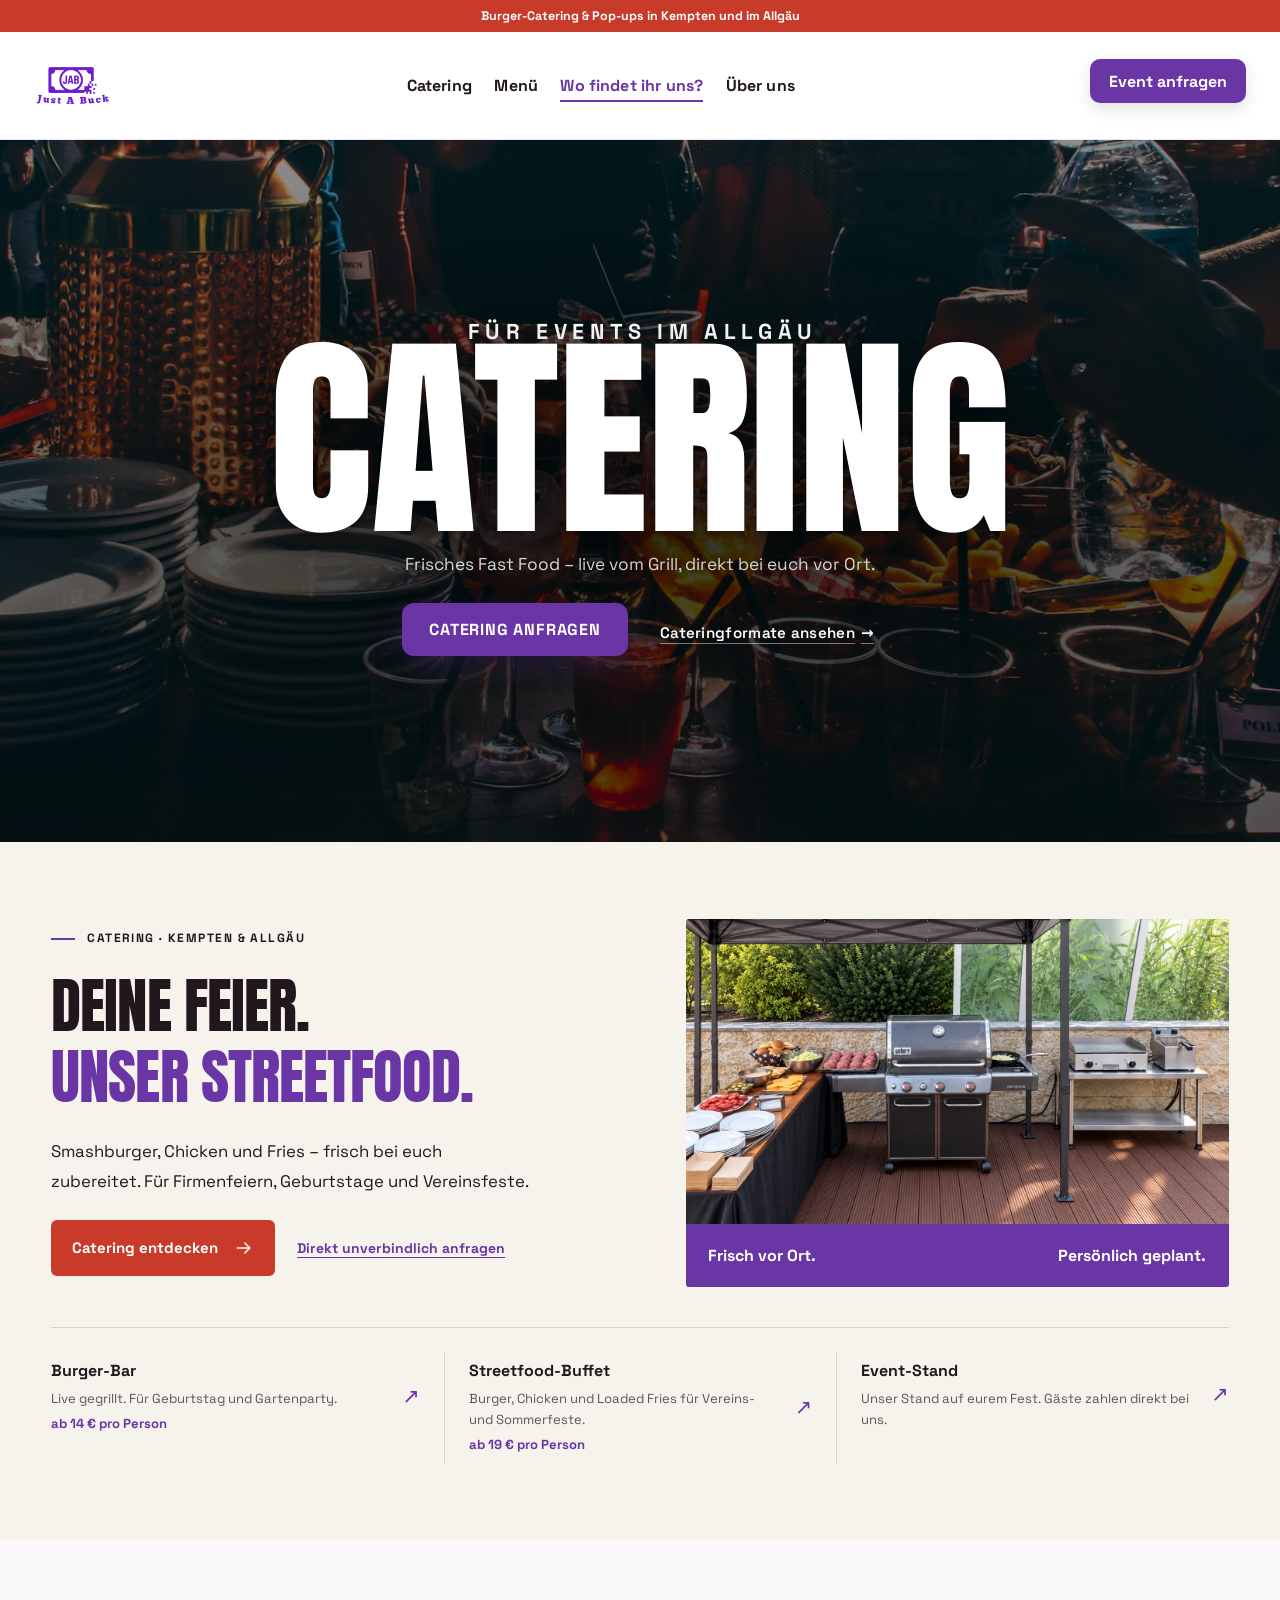
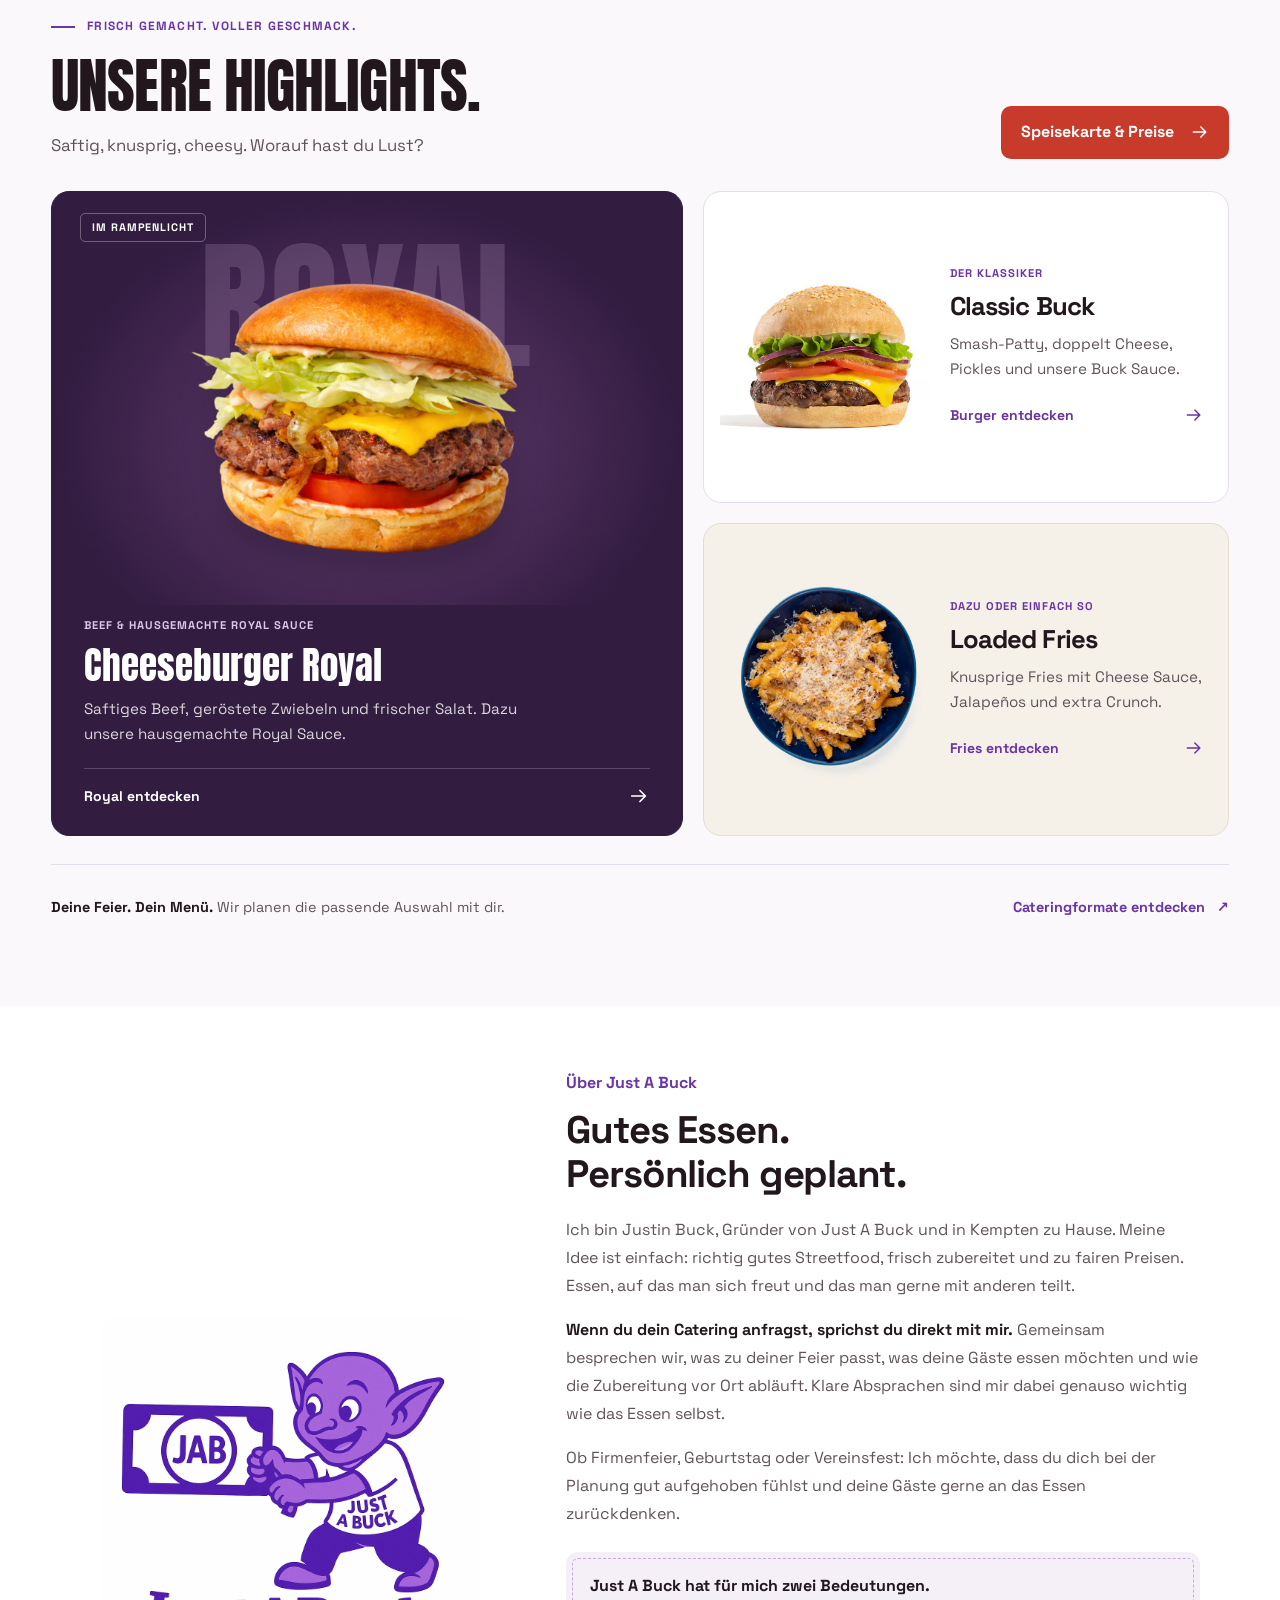
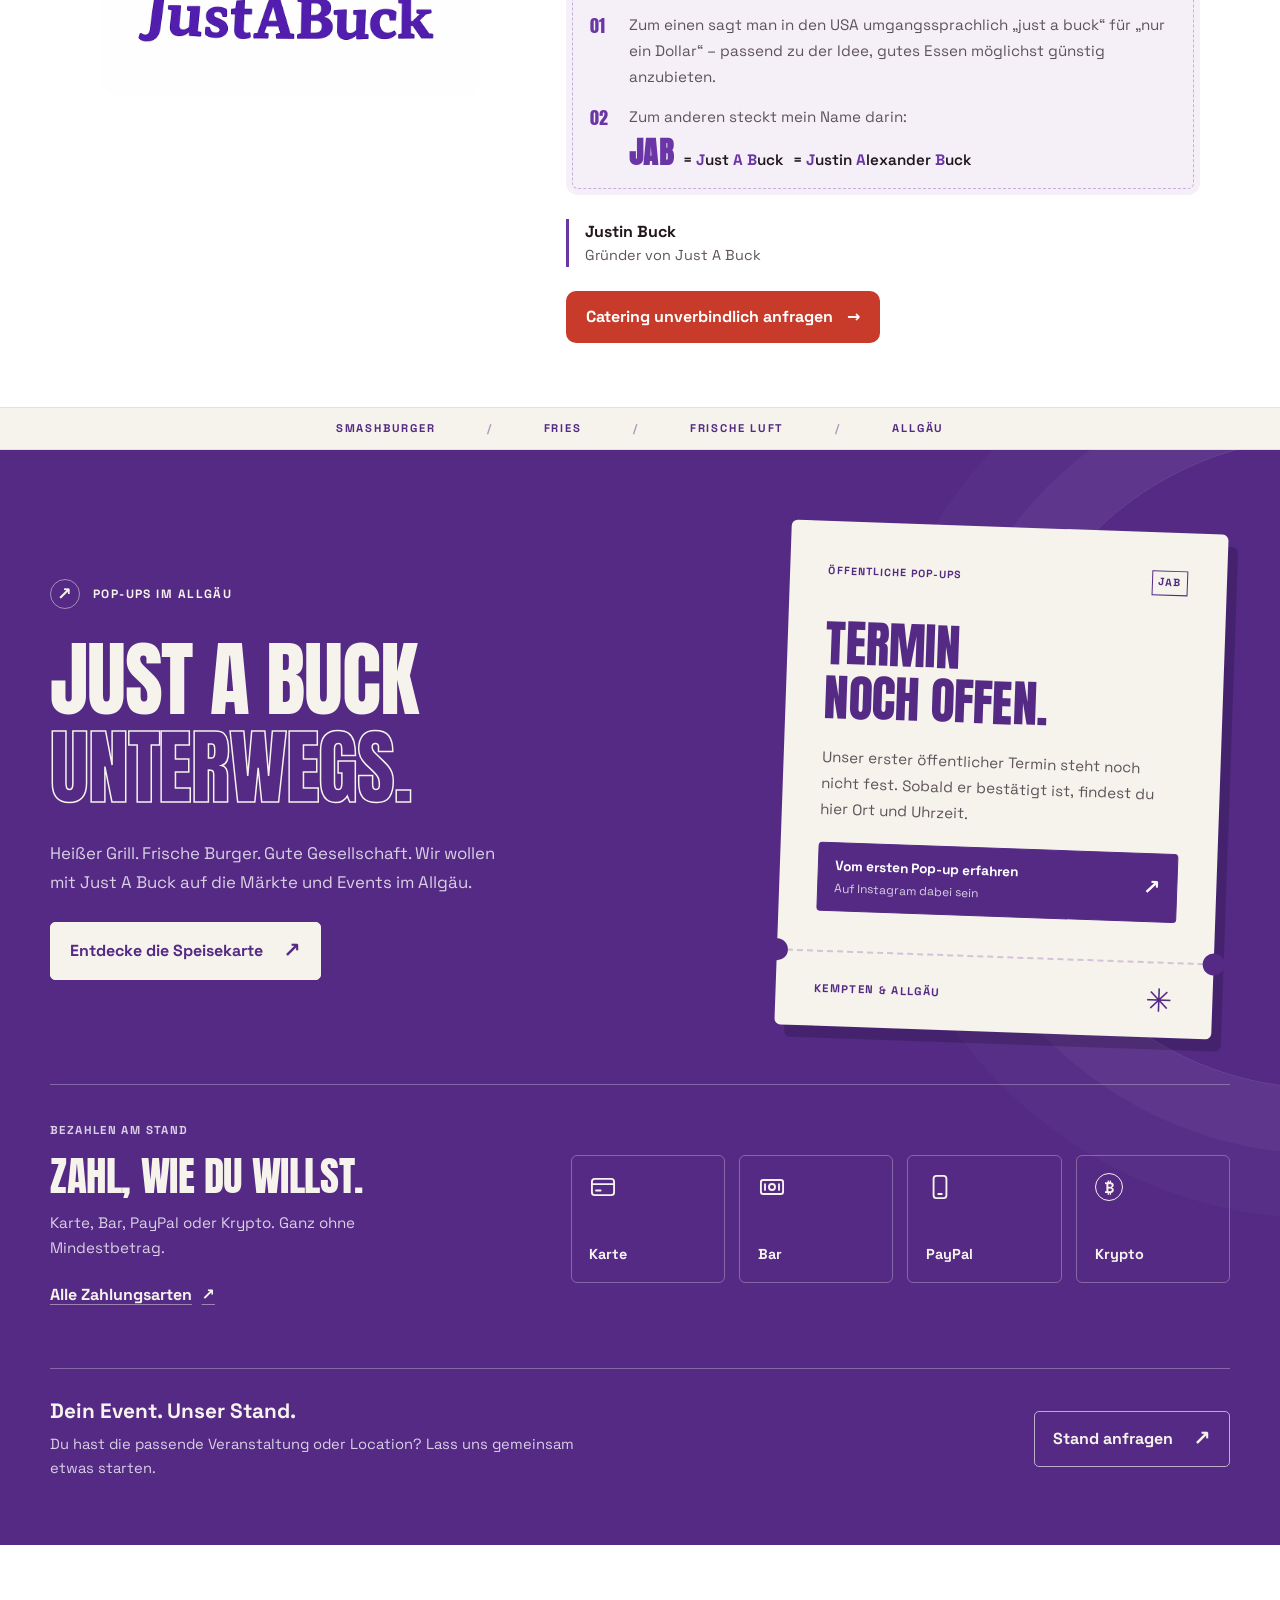
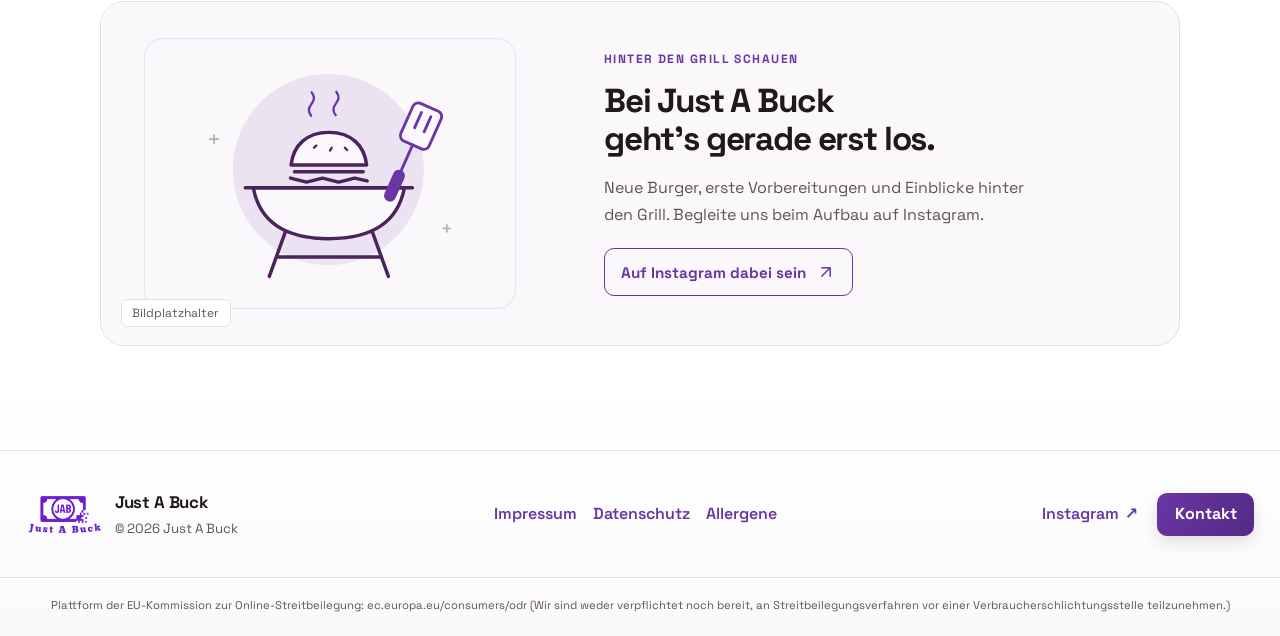
==== commit 94ea6ebb: "Krypto seriös erklären, sonst neutral zeigen und Catering-Richtpreise ergänzen - Zahlungsseite: Grün" ====
--- a/index.html
+++ b/index.html
@@ -106,13 +106,13 @@
         <ul id="catering-angebote" class="catering-teaser-options" aria-label="Unsere Cateringformate" role="list">
           <li>
             <a href="catering.html#burger-bar">
-              <span><strong>Burger-Bar</strong><span>Live gegrillt. Für Geburtstag und Gartenparty.</span></span>
+              <span><strong>Burger-Bar</strong><span>Live gegrillt. Für Geburtstag und Gartenparty.</span><span class="catering-teaser-price">ab 14&nbsp;€ pro Person</span></span>
               <span class="catering-teaser-arrow" aria-hidden="true">↗</span>
             </a>
           </li>
           <li>
             <a href="catering.html#streetfood-buffet">
-              <span><strong>Streetfood-Buffet</strong><span>Burger, Chicken und Loaded Fries für Vereins- und Sommerfeste.</span></span>
+              <span><strong>Streetfood-Buffet</strong><span>Burger, Chicken und Loaded Fries für Vereins- und Sommerfeste.</span><span class="catering-teaser-price">ab 19&nbsp;€ pro Person</span></span>
               <span class="catering-teaser-arrow" aria-hidden="true">↗</span>
             </a>
           </li>
@@ -304,7 +304,7 @@
           <div class="popups-pay-copy">
             <p class="popups-pay-label">Bezahlen am Stand</p>
             <h3 id="popupsPayTitle">Zahl, wie du willst.</h3>
-            <p>Karte, Bar oder PayPal. Und wer mag, zahlt seinen Burger mit Bitcoin &amp; Co.</p>
+            <p>Karte, Bar, PayPal oder Krypto. Ganz ohne Mindestbetrag.</p>
             <a class="popups-pay-link" href="zahlung.html">Alle Zahlungsarten <span aria-hidden="true">↗</span></a>
           </div>
           <ul class="popups-pay-methods" role="list" aria-label="Zahlungsarten am Stand">
@@ -326,9 +326,9 @@
               </svg>
               <span>PayPal</span>
             </li>
-            <li class="popups-pay-method--crypto">
+            <li>
               <span class="popups-pay-coin" aria-hidden="true">&#x20BF;</span>
-              <span>Bitcoin &amp; Co.</span>
+              <span>Krypto</span>
             </li>
           </ul>
         </div>
--- a/css/site.css
+++ b/css/site.css
@@ -1045,6 +1045,7 @@
 .catering-teaser-options li:last-child a{ padding-right:0; }
 .catering-teaser-options strong{ display:block; margin-bottom:.35rem; font-size:1rem; line-height:1.4; }
 .catering-teaser-options a > span:first-child > span{ display:block; color:var(--muted); font-size:.82rem; line-height:1.6; }
+.catering-teaser-options a > span:first-child > .catering-teaser-price{ margin-top:.3rem; color:var(--brand); font-weight:700; }
 .catering-teaser-arrow{ flex-shrink:0; color:var(--brand); font-size:1.3rem; }
 .catering-teaser-options a:hover strong{ color:var(--brand); }
 .catering-direct-link:focus-visible,
@@ -1388,7 +1389,7 @@
   transition:background .2s ease,color .2s ease;
 }
 .popups-host-link:hover{ background:var(--popups-paper); color:var(--brand-strong); }
-/* Bezahlen am Stand: einheitliche Kacheln, Krypto als Sticker im Stil des Tickets */
+/* Bezahlen am Stand: einheitliche Kacheln, Krypto wie jede andere Zahlungsart */
 .popups-pay{
   grid-column:1 / -1;
   display:grid;
@@ -1455,13 +1456,6 @@
   line-height:1.3;
 }
 .popups-pay-methods svg{ flex-shrink:0; }
-.popups-pay-methods .popups-pay-method--crypto{
-  color:var(--brand-strong);
-  background:var(--popups-paper);
-  border-color:var(--popups-paper);
-  box-shadow:6px 7px 0 rgba(0,0,0,.17);
-  transform:rotate(-2deg);
-}
 .popups-pay-coin{
   display:grid;
   place-items:center;
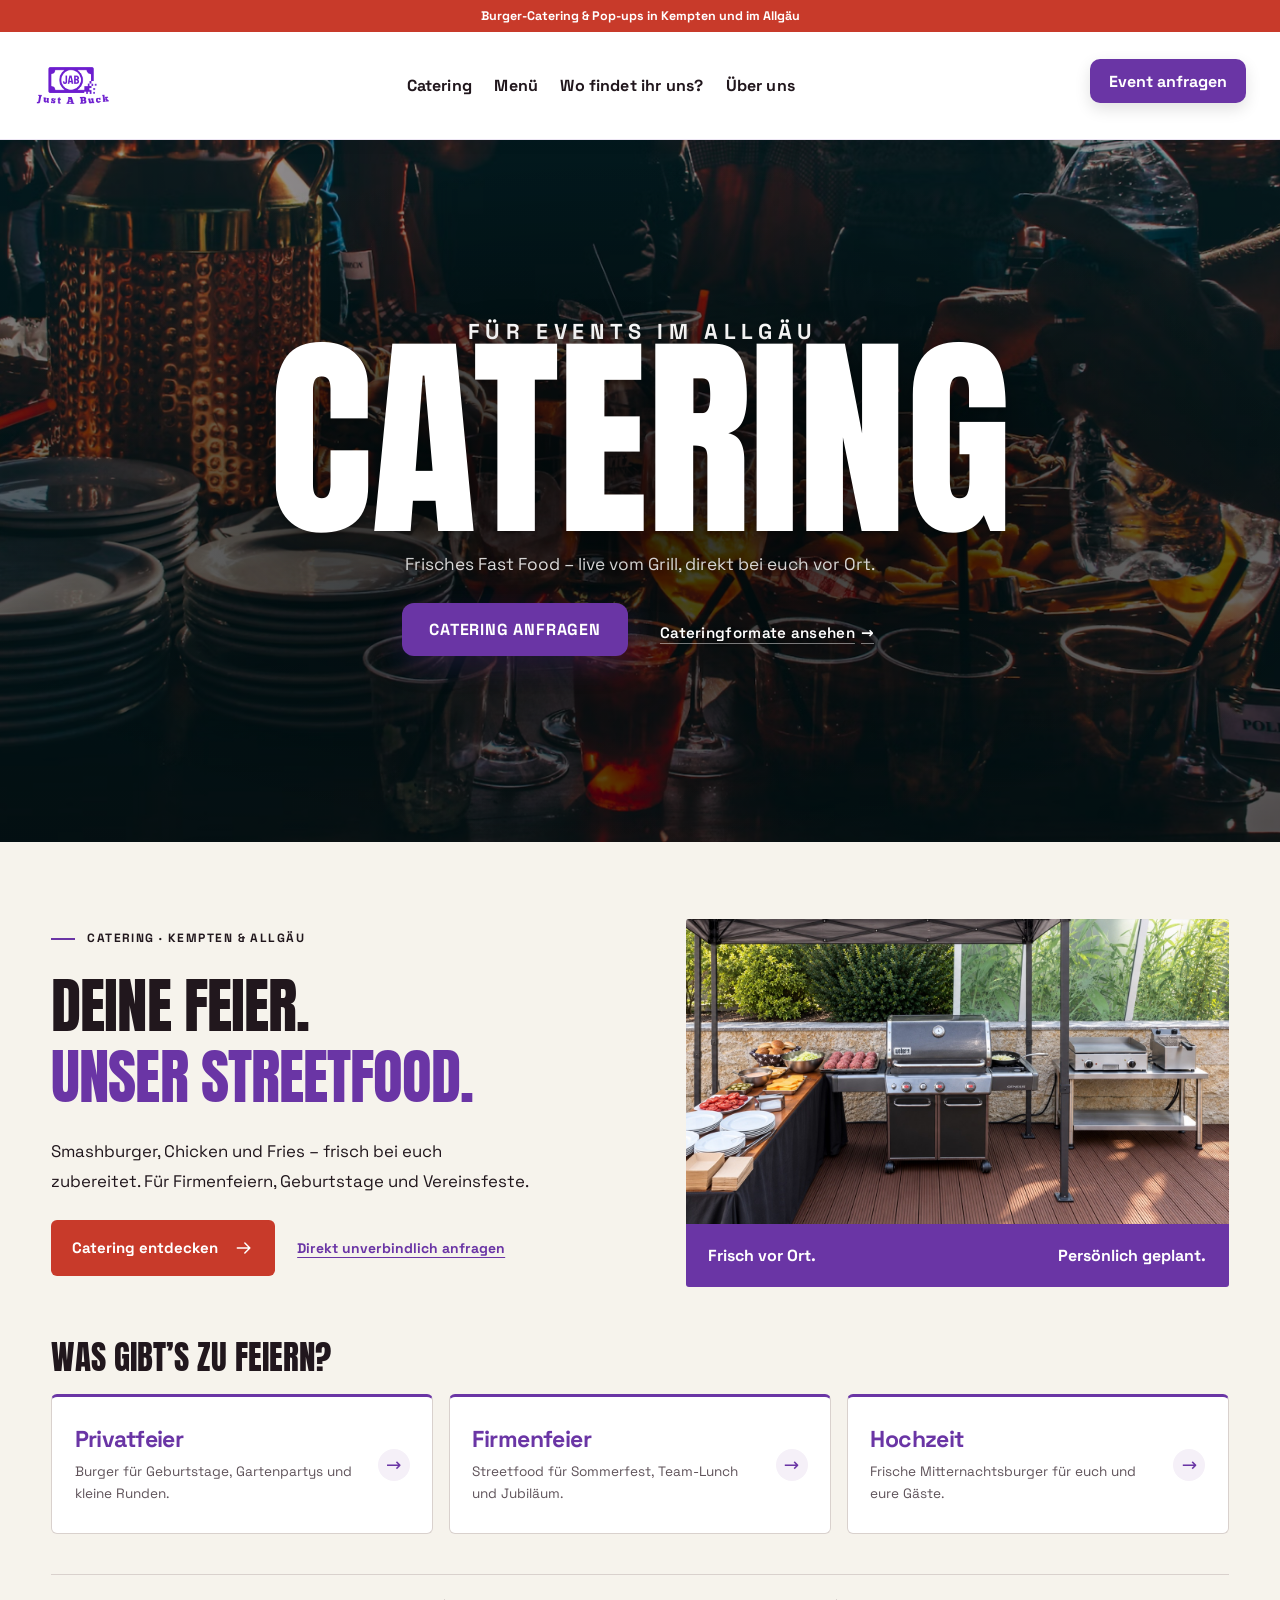
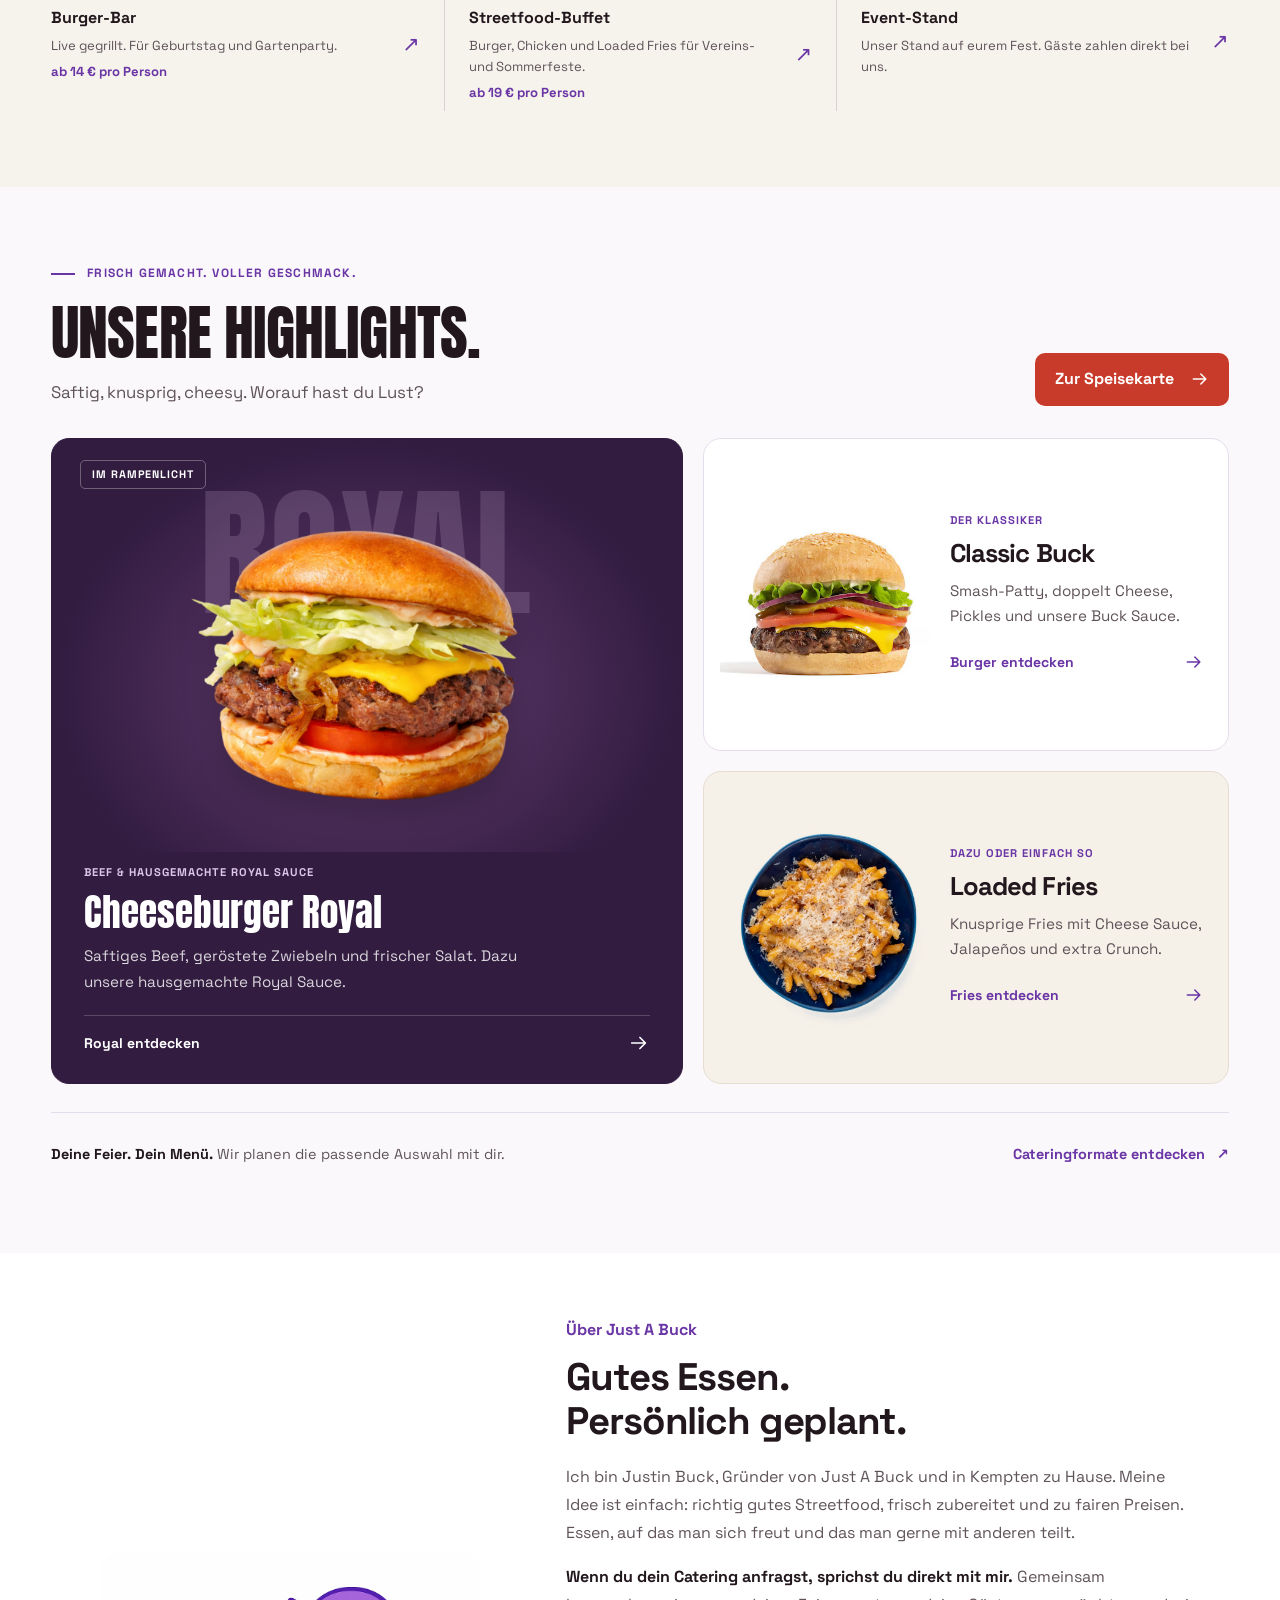
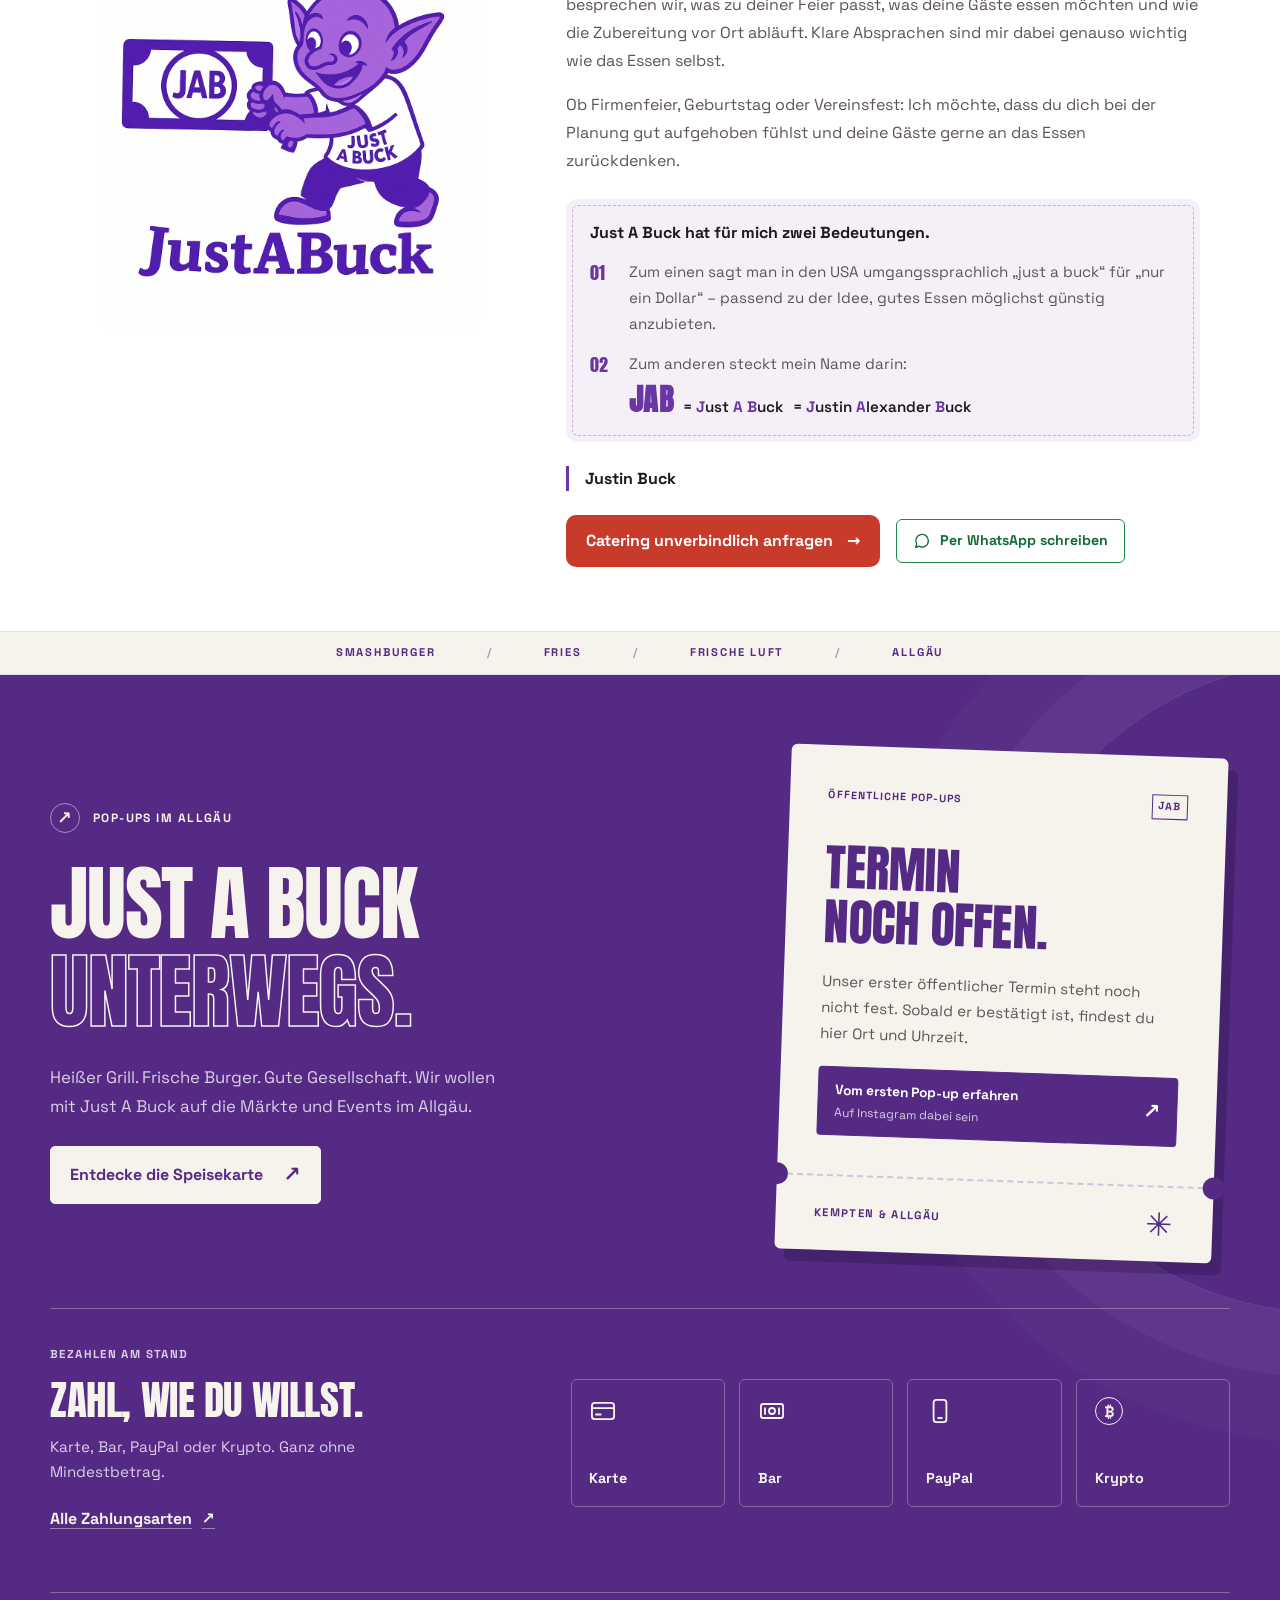
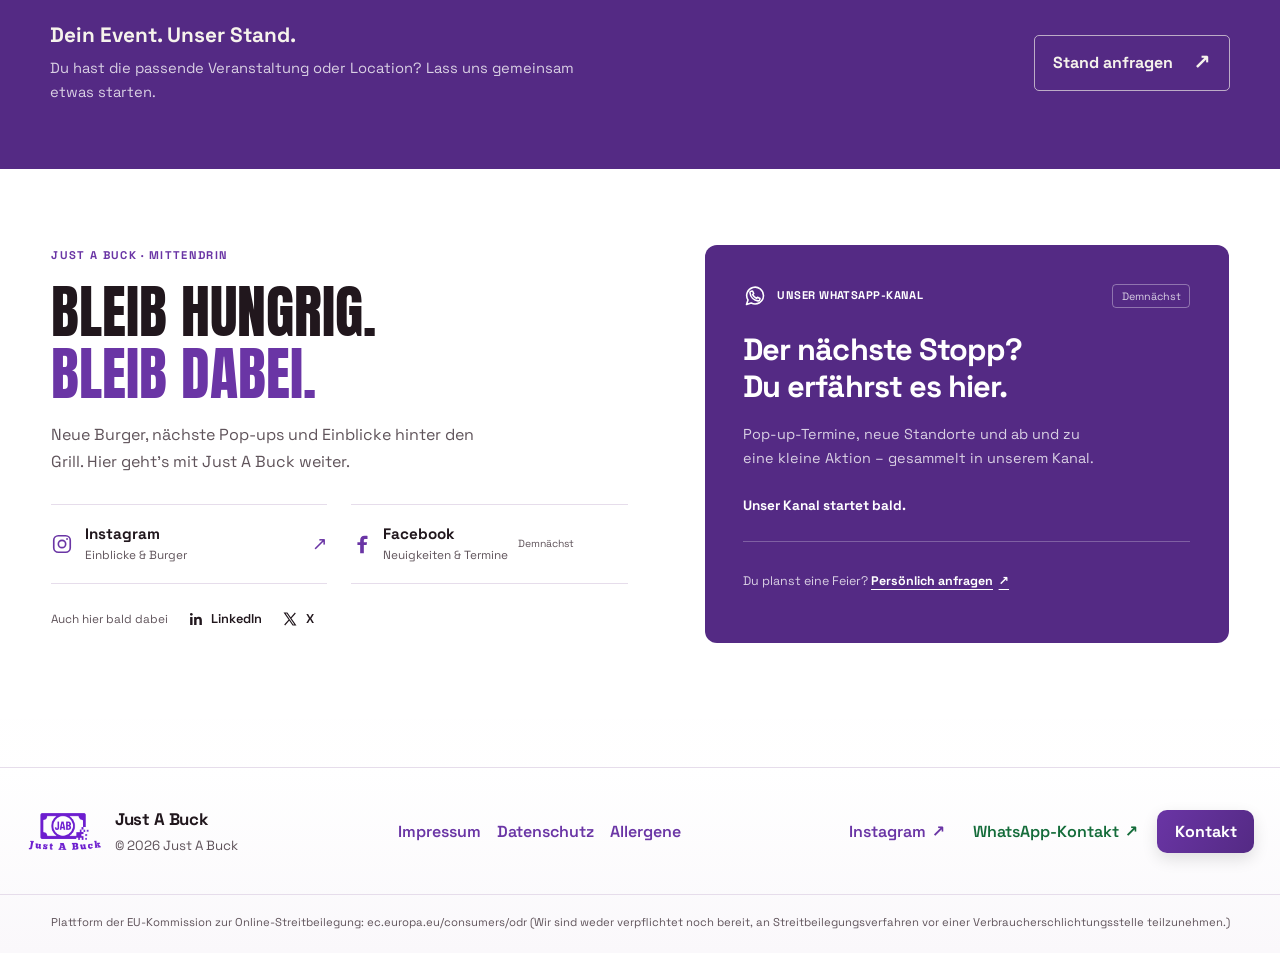
==== commit b9896d02: "Website ausbauen: Anlassseiten, mobile Anfragen und Social-Bereich" ====
--- a/index.html
+++ b/index.html
@@ -29,7 +29,7 @@
 
   <!-- NAVIGATION -->
   <header>
-    <nav class="navbar" aria-label="Hauptnavigation">
+    <nav class="navbar navbar--mobile-inquiry" aria-label="Hauptnavigation">
       <div class="nav-inner">
         <a href="index.html" class="brand" aria-label="Startseite">
           <img src="assets/images/logo.png" alt="Just A Buck Logo" class="logo" />
@@ -103,6 +103,30 @@
           </figure>
         </div>
 
+        <nav class="occasion-picker" aria-labelledby="occasionTitle">
+          <h3 id="occasionTitle">Was gibt’s zu feiern?</h3>
+          <ul class="occasion-grid" role="list">
+            <li>
+              <a class="occasion-card" href="catering.html#catering-angebote">
+                <span class="occasion-card-copy"><strong>Privatfeier</strong><span>Burger für Geburtstage, Gartenpartys und kleine Runden.</span></span>
+                <span class="occasion-card-arrow" aria-hidden="true">→</span>
+              </a>
+            </li>
+            <li>
+              <a class="occasion-card" href="firmen.html">
+                <span class="occasion-card-copy"><strong>Firmenfeier</strong><span>Streetfood für Sommerfest, Team-Lunch und Jubiläum.</span></span>
+                <span class="occasion-card-arrow" aria-hidden="true">→</span>
+              </a>
+            </li>
+            <li>
+              <a class="occasion-card" href="hochzeit.html">
+                <span class="occasion-card-copy"><strong>Hochzeit</strong><span>Frische Mitternachtsburger für euch und eure Gäste.</span></span>
+                <span class="occasion-card-arrow" aria-hidden="true">→</span>
+              </a>
+            </li>
+          </ul>
+        </nav>
+
         <ul id="catering-angebote" class="catering-teaser-options" aria-label="Unsere Cateringformate" role="list">
           <li>
             <a href="catering.html#burger-bar">
@@ -136,7 +160,7 @@
             <p class="highlights-intro">Saftig, knusprig, cheesy. Worauf hast du Lust?</p>
           </div>
           <a class="highlights-menu-link" href="menu.html">
-            <span>Speisekarte &amp; Preise</span>
+            <span>Zur Speisekarte</span>
             <svg width="20" height="20" viewBox="0 0 24 24" fill="none" stroke="currentColor" stroke-width="1.8" aria-hidden="true" focusable="false">
               <path d="M4 12h15m-6-6 6 6-6 6" stroke-linecap="round" stroke-linejoin="round" />
             </svg>
@@ -259,12 +283,14 @@
           </div>
           <p class="about-signature">
             <strong>Justin Buck</strong>
-            <span>Gründer von Just A Buck</span>
           </p>
-          <a href="catering.html#event-anfragen" class="about-cta">
-            <span>Catering unverbindlich anfragen</span>
-            <span aria-hidden="true">→</span>
-          </a>
+          <div class="direct-contact">
+            <a href="catering.html#event-anfragen" class="about-cta">
+              <span>Catering unverbindlich anfragen</span>
+              <span aria-hidden="true">→</span>
+            </a>
+            <a class="whatsapp-btn" href="https://wa.me/491713920012?text=Hallo%20Justin%2C%20ich%20interessiere%20mich%20f%C3%BCr%20ein%20Catering.%0A%0ADatum%3A%0AOrt%3A%0AUngef%C3%A4hre%20G%C3%A4stezahl%3A" target="_blank" rel="noopener"><svg width="18" height="18" viewBox="0 0 24 24" fill="none" stroke="currentColor" stroke-width="1.8" aria-hidden="true" focusable="false"><path d="M20.5 11.6a8.4 8.4 0 0 1-12.3 7.4L3.5 20.5l1.5-4.5a8.4 8.4 0 1 1 15.5-4.4Z" stroke-linejoin="round" /></svg><span>Per WhatsApp schreiben</span><span class="visually-hidden-new-tab"> (öffnet in einem neuen Tab)</span></a>
+          </div>
         </div>
       </div>
     </section>
@@ -343,24 +369,50 @@
       </div>
     </section>
 
-    <!-- INSTAGRAM: replace the placeholder image and temporary profile link at launch. -->
+    <!-- Community: replace the temporary Instagram URL; activate other channels only with confirmed profile URLs. -->
     <section id="community" class="social-story" aria-labelledby="socialTitle">
       <div class="social-story-inner">
-        <figure class="social-story-visual">
-          <img src="assets/images/social-placeholder.svg" alt="" loading="lazy" decoding="async" width="800" height="600">
-          <figcaption>Bildplatzhalter</figcaption>
-        </figure>
         <div class="social-story-copy">
-          <p class="social-story-eyebrow">Hinter den Grill schauen</p>
-          <h2 id="socialTitle">Bei Just A Buck geht’s gerade erst los.</h2>
-          <p class="social-story-description">Neue Burger, erste Vorbereitungen und Einblicke hinter den Grill. Begleite uns beim Aufbau auf Instagram.</p>
-          <a class="social-story-link" href="https://www.instagram.com/jstin.buck/" target="_blank" rel="noopener" aria-label="Auf Instagram dabei sein (öffnet in einem neuen Tab)">
-            <span>Auf Instagram dabei sein</span>
-            <svg width="20" height="20" viewBox="0 0 24 24" fill="none" stroke="currentColor" stroke-width="1.8" aria-hidden="true" focusable="false">
-              <path d="M7 17 17 7M7 7h10v10" stroke-linecap="round" stroke-linejoin="round" />
-            </svg>
-          </a>
-        </div>
+          <p class="social-story-eyebrow">Just A Buck · Mittendrin</p>
+          <h2 id="socialTitle">Bleib hungrig.<br><span>Bleib dabei.</span></h2>
+          <p class="social-story-description">Neue Burger, nächste Pop-ups und Einblicke hinter den Grill. Hier geht’s mit Just A Buck weiter.</p>
+          <ul class="social-platforms" role="list" aria-label="Just A Buck auf Social Media">
+            <li>
+              <a class="social-platform" href="https://www.instagram.com/jstin.buck/" target="_blank" rel="noopener" aria-label="Just A Buck auf Instagram (öffnet in einem neuen Tab)">
+                <svg class="social-icon" width="22" height="22" viewBox="0 0 24 24" fill="none" stroke="currentColor" stroke-width="1.8" aria-hidden="true" focusable="false"><rect x="3" y="3" width="18" height="18" rx="5"/><circle cx="12" cy="12" r="4"/><circle cx="17.5" cy="6.5" r="1" fill="currentColor" stroke="none"/></svg>
+                <span class="social-platform-copy"><strong>Instagram</strong><span>Einblicke &amp; Burger</span></span>
+                <span class="social-platform-arrow" aria-hidden="true">↗</span>
+              </a>
+            </li>
+            <li>
+              <!-- Facebook: replace this span with an anchor once the profile URL is confirmed. -->
+              <span class="social-platform social-platform--upcoming">
+                <svg class="social-icon" width="22" height="22" viewBox="0 0 24 24" fill="currentColor" aria-hidden="true" focusable="false"><path d="M14 22v-9h3l.5-3H14V8c0-.9.3-1.5 1.6-1.5H18V3.2C17.5 3.1 16.2 3 14.8 3 11.6 3 10 4.9 10 8.2V10H7v3h3v9Z"/></svg>
+                <span class="social-platform-copy"><strong>Facebook</strong><span>Neuigkeiten &amp; Termine</span></span>
+                <span class="social-upcoming">Demnächst</span>
+              </span>
+            </li>
+          </ul>
+          <div class="social-secondary">
+            <p>Auch hier bald dabei</p>
+            <ul role="list" aria-label="Weitere geplante Profile">
+              <li><span class="social-secondary-profile"><svg class="social-icon" width="16" height="16" viewBox="0 0 24 24" fill="currentColor" aria-hidden="true" focusable="false"><circle cx="5" cy="5" r="2"/><path d="M3.2 9h3.6v12H3.2zm6 0h3.5v1.7c.6-1.2 1.9-2 3.6-2 3.3 0 4.5 2.1 4.5 5.5V21h-3.6v-6.1c0-1.8-.3-3.2-2.1-3.2-1.7 0-2.3 1.3-2.3 3.1V21H9.2Z"/></svg>LinkedIn</span></li>
+              <li><span class="social-secondary-profile"><svg class="social-icon" width="16" height="16" viewBox="0 0 24 24" fill="none" stroke="currentColor" stroke-width="1.8" aria-hidden="true" focusable="false"><path d="M4 3h3.6L20 21h-3.6L4 3Zm16 0-6.4 7.3m-3.2 3.4L4 21"/></svg>X</span></li>
+            </ul>
+          </div>
+        </div>
+
+        <aside class="social-channel" aria-labelledby="socialChannelTitle">
+          <div class="social-channel-top">
+            <p class="social-channel-label"><svg class="social-icon" width="24" height="24" viewBox="0 0 24 24" fill="none" stroke="currentColor" stroke-width="1.6" aria-hidden="true" focusable="false"><path d="M20.5 11.6a8.4 8.4 0 0 1-12.3 7.4L3.5 20.5l1.5-4.5a8.4 8.4 0 1 1 15.5-4.4Z" stroke-linejoin="round"/><path d="m8.1 7.3 1.5-.3 1.1 2.5-1 1.1a8 8 0 0 0 3.7 3.7l1.1-1 2.5 1.1-.3 1.5c-.2.8-1 1.1-1.7 1-4.2-.5-7.5-3.8-8-8-.1-.7.2-1.5 1.1-1.6Z" stroke-linejoin="round"/></svg>Unser WhatsApp-Kanal</p>
+            <span class="social-channel-badge">Demnächst</span>
+          </div>
+          <h3 id="socialChannelTitle">Der nächste Stopp?<br>Du erfährst es hier.</h3>
+          <p class="social-channel-description">Pop-up-Termine, neue Standorte und ab und zu eine kleine Aktion – gesammelt in unserem Kanal.</p>
+          <!-- WhatsApp channel: use its confirmed whatsapp.com/channel/ URL here, never the personal wa.me contact. -->
+          <p class="social-channel-status">Unser Kanal startet bald.</p>
+          <p class="social-channel-contact">Du planst eine Feier? <a href="catering.html#event-anfragen">Persönlich anfragen <span aria-hidden="true">↗</span></a></p>
+        </aside>
       </div>
     </section>
 
@@ -385,6 +437,7 @@
 
       <div class="footer-contact">
         <a href="https://www.instagram.com/jstin.buck/" class="footer-instagram" target="_blank" rel="noopener" aria-label="Instagram (öffnet in einem neuen Tab)">Instagram <span aria-hidden="true">↗</span></a>
+        <a href="https://wa.me/491713920012?text=Hallo%20Justin%2C%20ich%20habe%20eine%20Frage%20an%20Just%20A%20Buck." class="footer-whatsapp" target="_blank" rel="noopener" aria-label="Persönlich per WhatsApp schreiben (öffnet in einem neuen Tab)">WhatsApp-Kontakt <span aria-hidden="true">↗</span></a>
         <a href="mailto:justin.buck@sportbuck.com?subject=Anfrage%20an%20Just%20A%20Buck" class="footer-cta">Kontakt</a>
       </div>
     </div>
--- a/css/site.css
+++ b/css/site.css
@@ -295,6 +295,34 @@
   .navbar .contact-btn{ display:none; }
   .nav-toggle{ display:grid; place-items:center; }
   body.nav-open{ overflow:hidden; }
+
+  /* Anfrage im vorhandenen Sticky-Header, auch ohne geöffnetes Menü. */
+  .navbar--mobile-inquiry{ padding:.6rem .85rem; }
+  .navbar--mobile-inquiry .nav-inner{ gap:.5rem; padding:0; }
+  .navbar--mobile-inquiry .brand{ flex-shrink:0; }
+  .navbar--mobile-inquiry .logo{ height:60px; }
+  .navbar--mobile-inquiry .contact-btn{
+    display:inline-flex;
+    align-items:center;
+    justify-content:center;
+    min-height:44px;
+    margin:0 0 0 auto;
+    padding:.6rem .7rem;
+    font-size:.8rem;
+    line-height:1.25;
+    white-space:nowrap;
+    border-radius:9px;
+    position:relative;
+    z-index:1002;
+  }
+  .navbar--mobile-inquiry .nav-toggle{
+    flex-shrink:0;
+    width:44px;
+    min-height:44px;
+    position:relative;
+    z-index:1002;
+  }
+  .navbar--mobile-inquiry .contact-btn:focus-visible{ outline:3px solid var(--brand); outline-offset:4px; }
 }
 
 /* =========================
@@ -1050,7 +1078,25 @@
 .catering-teaser-options a:hover strong{ color:var(--brand); }
 .catering-direct-link:focus-visible,
 .catering-teaser-options a:focus-visible{ outline:3px solid var(--brand); outline-offset:5px; }
+/* Gemeinsamer Einstieg nach Anlass auf Startseite und Cateringseite. */
+.occasion-picker{ margin-top:clamp(2.5rem, 4vw, 3.5rem); }
+.occasion-picker > h2,
+.occasion-picker > h3{ margin:0 0 1rem; font-family:var(--font-display); font-size:clamp(1.6rem, 2.6vw, 2.2rem); font-weight:400; line-height:1.2; text-transform:uppercase; }
+.occasion-grid{ display:grid; grid-template-columns:repeat(3, minmax(0, 1fr)); gap:1rem; margin:0; padding:0; list-style:none; }
+.occasion-grid li{ min-width:0; }
+.occasion-card{ display:flex; align-items:center; justify-content:space-between; gap:1rem; height:100%; min-height:140px; padding:1.4rem; border:1px solid var(--catering-rule); border-top:3px solid var(--brand); border-radius:6px; background:var(--surface); }
+.occasion-card-copy{ min-width:0; }
+.occasion-card-copy strong{ display:block; margin-bottom:.45rem; color:var(--brand); font-size:clamp(1.25rem, 1.8vw, 1.6rem); line-height:1.25; letter-spacing:-.025em; }
+.occasion-card-copy > span{ display:block; color:var(--muted); font-size:.85rem; line-height:1.6; }
+.occasion-card-arrow{ display:grid; place-items:center; flex-shrink:0; width:2rem; height:2rem; border-radius:50%; background:var(--surface-brand); color:var(--brand); font-size:1.15rem; }
+.occasion-card:hover{ border-color:var(--brand); background:var(--surface-brand); }
+.occasion-card:hover .occasion-card-arrow{ background:var(--brand); color:var(--on-color); }
+.occasion-card:focus-visible{ outline:3px solid var(--brand); outline-offset:4px; }
+.occasion-picker + .catering-formats{ margin-top:clamp(2.5rem, 4vw, 3.5rem); }
 @media (max-width:760px){
+  .occasion-grid{ grid-template-columns:minmax(0, 1fr); gap:.75rem; }
+  .occasion-card{ min-height:104px; padding:1rem 1.15rem; }
+  .occasion-card-copy strong{ font-size:1.25rem; }
   .catering-teaser .catering-intro{ grid-template-columns:minmax(0, 1fr); grid-template-areas:"copy" "photo"; gap:2rem; }
   .catering-teaser-options{ grid-template-columns:minmax(0, 1fr); margin-top:2rem; padding-top:0; }
   .catering-teaser-options li + li{ border-left:0; border-top:1px solid var(--catering-rule); }
@@ -1070,52 +1116,25 @@
 }
 
 /* =========================
-   Instagram / Einblicke
+   Community / Social Media
    ========================= */
 .social-story{
-  padding:3.5rem 1.5rem;
+  padding:clamp(3rem,6vw,5rem) clamp(1.25rem,4vw,3.5rem);
   background:var(--surface);
 }
 .social-story-inner{
   display:grid;
-  grid-template-columns:minmax(0,.85fr) minmax(0,1.15fr);
+  grid-template-columns:minmax(0,1.1fr) minmax(0,1fr);
   align-items:center;
-  max-width:1080px;
+  gap:clamp(2rem,6vw,5rem);
+  max-width:1180px;
   margin:0 auto;
-  overflow:hidden;
-  border:1px solid var(--line);
-  border-radius:24px;
-  background:var(--surface-soft);
-}
-.social-story-visual{
-  position:relative;
-  align-self:stretch;
-  margin:0;
-  background:var(--surface-brand);
-}
-.social-story-visual img{
-  width:100%;
-  height:100%;
-  aspect-ratio:4 / 3;
-  object-fit:cover;
-}
-.social-story-visual figcaption{
-  position:absolute;
-  left:1.25rem;
-  bottom:1.15rem;
-  padding:.25rem .65rem;
-  border:1px solid var(--line);
-  border-radius:6px;
-  color:var(--muted);
-  background:var(--surface);
-  font-size:.75rem;
-  line-height:1.5;
-}
-.social-story-copy{ min-width:0; padding:clamp(1.5rem,3.5vw,3rem); }
+}
+.social-story-copy{ min-width:0; }
 .social-story-eyebrow{
-  margin:0 0 .75rem;
+  margin:0 0 1rem;
   color:var(--brand);
-  font-size:.75rem;
+  font-size:.7rem;
   font-weight:700;
   letter-spacing:.12em;
   text-transform:uppercase;
@@ -1123,32 +1142,61 @@
 .social-story-copy h2{
   margin:0 0 1rem;
   color:var(--ink);
-  font-size:clamp(1.65rem,2.6vw,2.5rem);
-  font-weight:700;
-  line-height:1.15;
-  letter-spacing:-.035em;
-  text-wrap:balance;
-}
-.social-story-description{ margin:0 0 1.25rem; max-width:44ch; color:var(--muted); line-height:1.7; }
-.social-story-link{
+  font-family:var(--font-display);
+  font-size:clamp(2.6rem,4.5vw,4rem);
+  font-weight:400;
+  line-height:1.08;
+  text-transform:uppercase;
+}
+.social-story-copy h2 span{ color:var(--brand); }
+.social-story-description{ margin:0 0 1.75rem; max-width:45ch; color:var(--muted); line-height:1.7; }
+.social-platforms{ display:grid; grid-template-columns:repeat(2,minmax(0,1fr)); gap:1.5rem; margin:0; padding:0; list-style:none; }
+.social-platforms li{ min-width:0; }
+.social-platform{ display:flex; align-items:center; gap:.75rem; min-height:80px; height:100%; padding:.9rem 0; border-top:1px solid var(--line); border-bottom:1px solid var(--line); }
+.social-platform-copy{ display:block; min-width:0; }
+.social-platform-copy strong{ display:block; font-size:.95rem; line-height:1.4; }
+.social-platform-copy > span{ display:block; margin-top:.15rem; color:var(--muted); font-size:.74rem; line-height:1.5; }
+.social-platform-arrow{ margin-left:auto; color:var(--brand); font-size:1.15rem; }
+a.social-platform:hover .social-platform-copy strong{ color:var(--brand); text-decoration:underline; text-underline-offset:4px; }
+.social-platform--upcoming{ flex-wrap:wrap; column-gap:.6rem; row-gap:.35rem; }
+.social-upcoming{ color:var(--muted); font-size:.65rem; line-height:1.5; }
+.social-secondary{ display:flex; align-items:center; flex-wrap:wrap; gap:.1rem 1.25rem; margin-top:.85rem; }
+.social-secondary > p{ margin:0; color:var(--muted); font-size:.74rem; }
+.social-secondary ul{ display:flex; align-items:center; gap:1.25rem; margin:0; padding:0; list-style:none; }
+.social-secondary-profile{ display:inline-flex; align-items:center; gap:.45rem; min-height:44px; font-size:.8rem; font-weight:600; }
+a.social-secondary-profile:hover{ color:var(--brand); text-decoration:underline; text-underline-offset:4px; }
+.social-icon{ flex-shrink:0; width:22px; height:22px; }
+.social-platform > .social-icon{ color:var(--brand); }
+.social-secondary-profile .social-icon{ width:16px; height:16px; }
+.social-channel{ min-width:0; padding:clamp(1.5rem,3vw,2.5rem); border-radius:12px; background:var(--brand-strong); color:var(--on-color); }
+.social-channel-top{ display:flex; align-items:center; justify-content:space-between; flex-wrap:wrap; gap:.6rem; margin-bottom:1.5rem; }
+.social-channel-label{ display:flex; align-items:center; gap:.65rem; margin:0; font-size:.7rem; font-weight:700; letter-spacing:.04em; text-transform:uppercase; }
+.social-channel-label .social-icon{ width:24px; height:24px; }
+.social-channel-badge{ padding:.2rem .55rem; border:1px solid rgba(255,255,255,.35); border-radius:4px; color:var(--on-dark-muted); font-size:.67rem; line-height:1.5; }
+.social-channel h3{ margin:0 0 1rem; font-size:clamp(1.45rem,2.4vw,2rem); font-weight:700; line-height:1.2; letter-spacing:-.03em; }
+.social-channel-description{ margin:0 0 1.5rem; max-width:40ch; color:var(--on-dark-muted); font-size:.9rem; line-height:1.7; }
+.social-channel-status{ margin:0; font-size:.85rem; font-weight:700; }
+.social-channel-cta{
   display:inline-flex;
   align-items:center;
   justify-content:center;
   gap:.65rem;
   min-height:48px;
   padding:.7rem 1rem;
-  border:1px solid var(--brand);
-  border-radius:10px;
-  color:var(--brand);
-  font-size:.95rem;
+  border-radius:8px;
+  background:var(--surface);
+  color:var(--brand-strong);
+  font-size:.9rem;
   font-weight:700;
   line-height:1.4;
-  transition:background .2s ease,color .2s ease;
-}
-.social-story-link svg{ flex-shrink:0; }
-.social-story-link:hover{ background:var(--brand); color:var(--on-color); }
-.social-story-link:focus-visible,
+}
+.social-channel-cta:hover{ background:var(--surface-brand); }
+.social-channel-contact{ margin:1.5rem 0 0; padding-top:1.15rem; border-top:1px solid rgba(255,255,255,.25); color:var(--on-dark-muted); font-size:.78rem; line-height:1.6; }
+.social-channel-contact a{ display:inline-flex; align-items:center; gap:.35rem; min-height:44px; color:var(--on-color); font-weight:700; text-decoration:underline; text-underline-offset:4px; }
+.social-channel-contact a:hover{ text-decoration-thickness:2px; }
+.social-story a:focus-visible,
 .footer-instagram:focus-visible{ outline:3px solid var(--brand); outline-offset:4px; }
+.social-channel a:focus-visible{ outline-color:var(--on-color); }
 .footer-instagram{
   display:inline-flex;
   align-items:center;
@@ -1159,18 +1207,17 @@
   font-weight:600;
 }
 .footer-instagram:hover{ text-decoration:underline; text-underline-offset:.2em; }
+@media (max-width:1000px){
+  .social-platforms{ grid-template-columns:minmax(0,1fr); gap:0; }
+  .social-platforms li + li .social-platform{ border-top:0; }
+  .social-platform{ min-height:72px; }
+  .social-platform--upcoming{ flex-wrap:nowrap; }
+  .social-upcoming{ margin-left:auto; }
+}
 @media (max-width:700px){
-  .social-story{ padding:2.5rem 1.25rem; }
-  .social-story-inner{ grid-template-columns:minmax(0,1fr); max-width:480px; border-radius:20px; }
-  .social-story-visual img{ height:auto; }
-  .social-story-copy{ padding:1.5rem; }
-}
-@media (max-width:360px){
-  .social-story-copy{ padding:1.25rem; }
-  .social-story-link{ padding:.7rem .75rem; font-size:.875rem; }
-}
-@media (prefers-reduced-motion:reduce){
-  .social-story-link{ transition:none; }
+  .social-story-inner{ grid-template-columns:minmax(0,1fr); gap:2rem; }
+  .social-story-copy h2{ font-size:clamp(2.6rem,8vw,3.4rem); }
+  .social-story-description{ margin-bottom:1.5rem; }
 }
 
 /* =========================
@@ -2468,6 +2515,53 @@
   color:#fff; text-decoration:none; padding:.55rem 1.1rem; border-radius:10px; font-weight:800; box-shadow:var(--shadow-md);
 }
 .footer-cta:hover{ filter:brightness(.96); }
+
+/* Verfügbarkeit: kleiner Hinweis auf die kommende Saison (Jahreszahl jährlich anpassen) */
+.availability-note{
+  display:inline-flex;
+  align-items:center;
+  gap:.55rem;
+  margin:1rem 0 0;
+  padding:.4rem .8rem;
+  border:1px solid var(--catering-rule, var(--line));
+  border-radius:999px;
+  background:#fff;
+  color:var(--ink);
+  font-size:.78rem;
+  font-weight:700;
+  line-height:1.4;
+}
+.availability-note-dot{ flex-shrink:0; width:8px; height:8px; border-radius:50%; background:#1f8a4c; box-shadow:0 0 0 3px rgba(31,138,76,.18); }
+/* WhatsApp und Telefon: direkter Kontakt neben den Anfrage-Buttons (Startseite, Catering, Hochzeit, Footer) */
+.direct-contact{ display:flex; flex-wrap:wrap; align-items:center; gap:.75rem 1rem; margin-top:1rem; }
+.whatsapp-btn{
+  display:inline-flex;
+  align-items:center;
+  gap:.55rem;
+  min-height:44px;
+  padding:.6rem 1rem;
+  border:1px solid #1f8a4c;
+  border-radius:6px;
+  background:#fff;
+  color:#146c3a;
+  font-size:.88rem;
+  font-weight:700;
+  line-height:1.4;
+  transition:background .2s ease;
+}
+.whatsapp-btn svg{ flex-shrink:0; }
+.whatsapp-btn:hover{ background:#f0faf4; }
+.whatsapp-btn:focus-visible{ outline:3px solid #1f8a4c; outline-offset:4px; }
+.visually-hidden-new-tab{ position:absolute; width:1px; height:1px; padding:0; margin:-1px; overflow:hidden; clip-path:inset(50%); white-space:nowrap; border:0; }
+.phone-link{ color:var(--muted); font-size:.85rem; text-decoration:underline; text-underline-offset:3px; }
+.phone-link:hover{ color:var(--brand); }
+.phone-link:focus-visible{ outline:3px solid var(--brand); outline-offset:4px; }
+.footer-whatsapp{ display:inline-flex; align-items:center; gap:.35rem; min-height:44px; padding:.4rem .55rem; color:#146c3a; font-weight:600; }
+.footer-whatsapp:hover{ text-decoration:underline; text-underline-offset:.2em; }
+.footer-whatsapp:focus-visible{ outline:3px solid #1f8a4c; outline-offset:4px; }
+@media (max-width:480px){
+  .direct-contact .whatsapp-btn{ width:100%; justify-content:center; }
+}
 
 .footer-sub{
   border-top:1px solid var(--line); color:var(--muted); font-size:.85rem; padding:1rem 1rem 1.25rem; text-align:center;
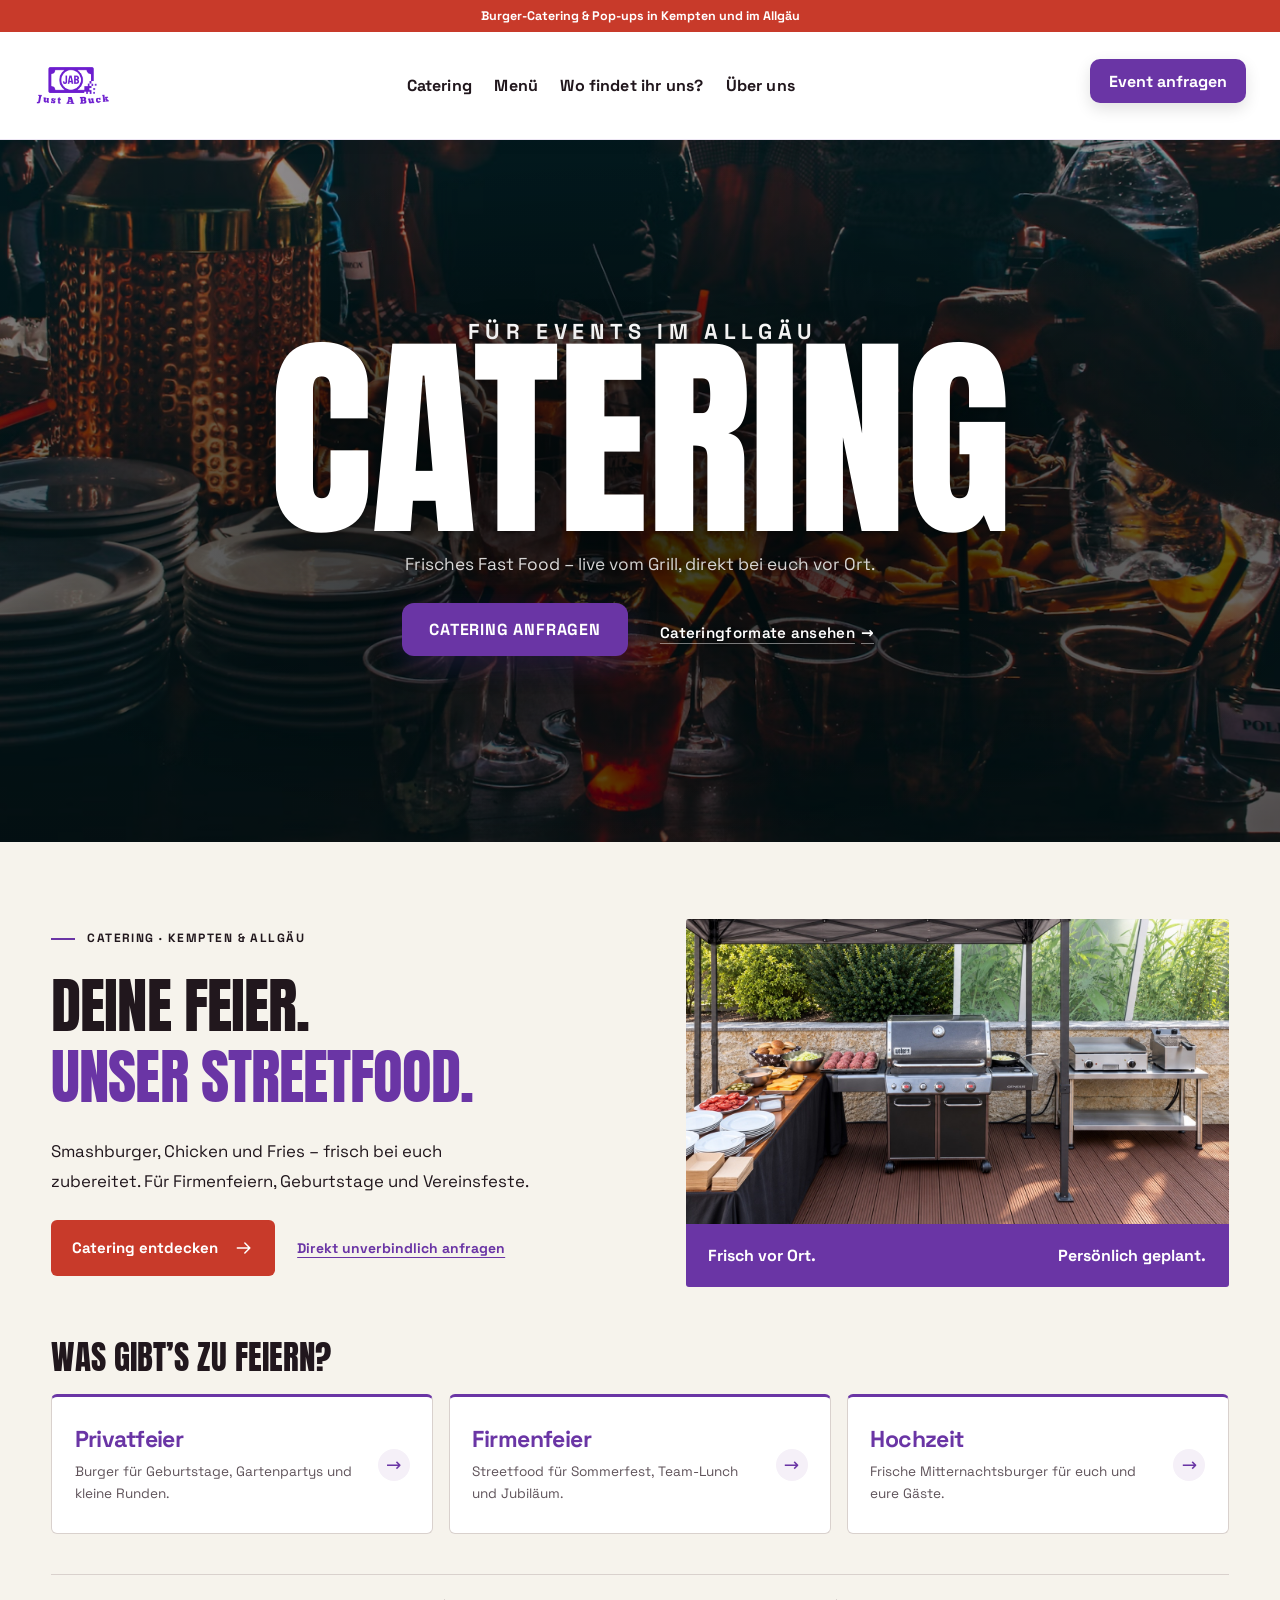
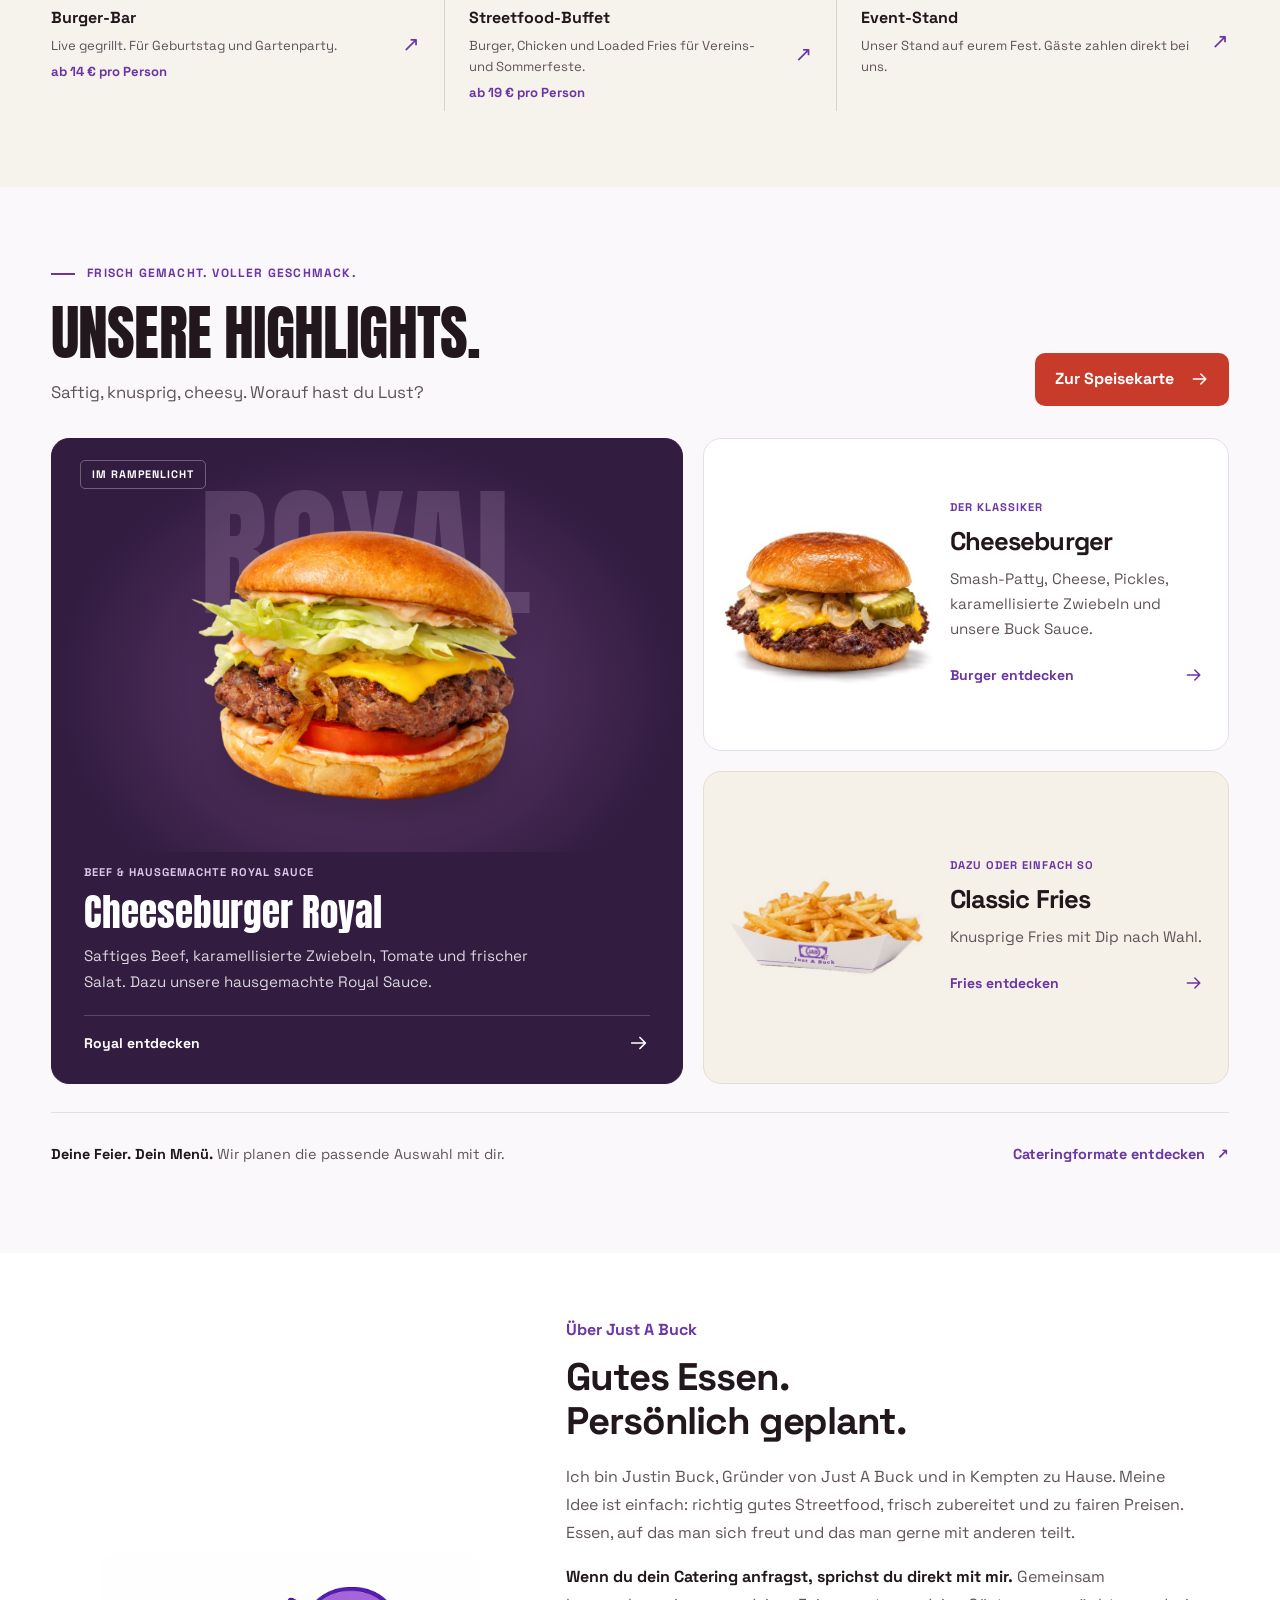
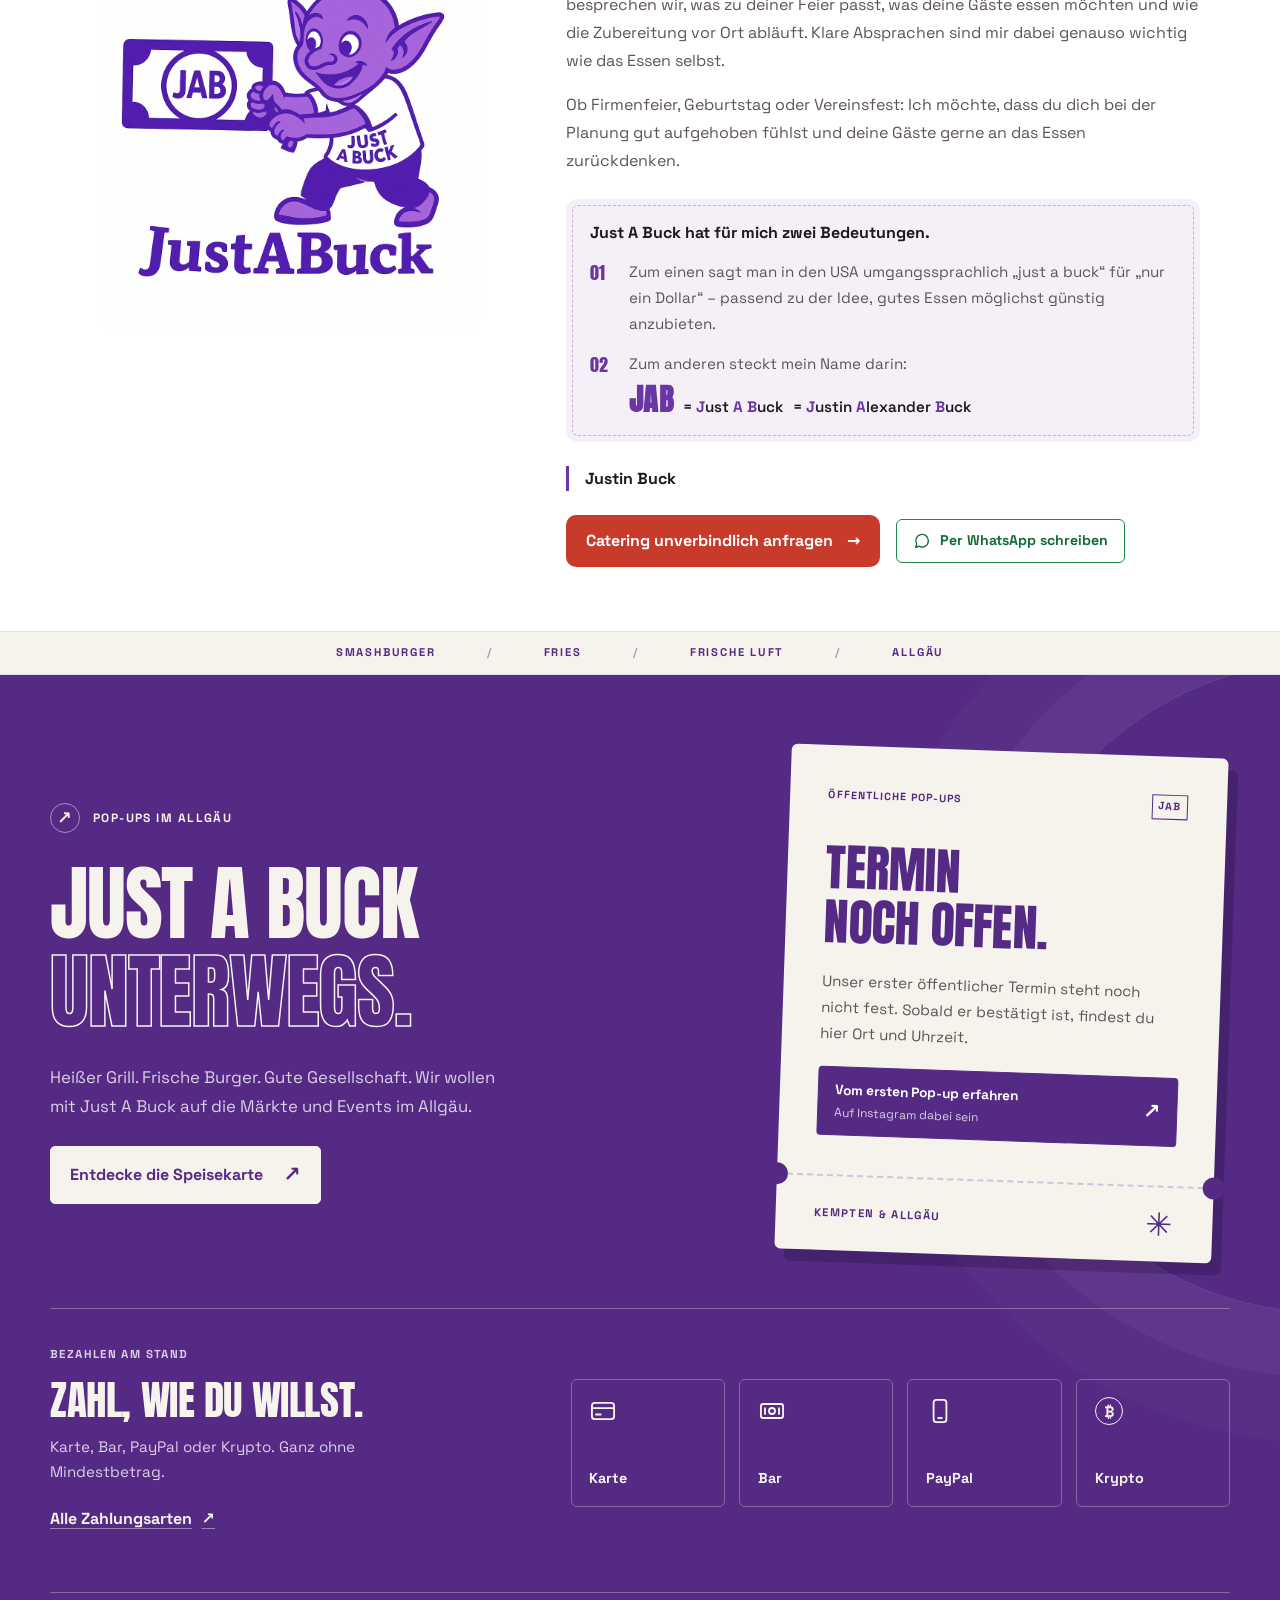
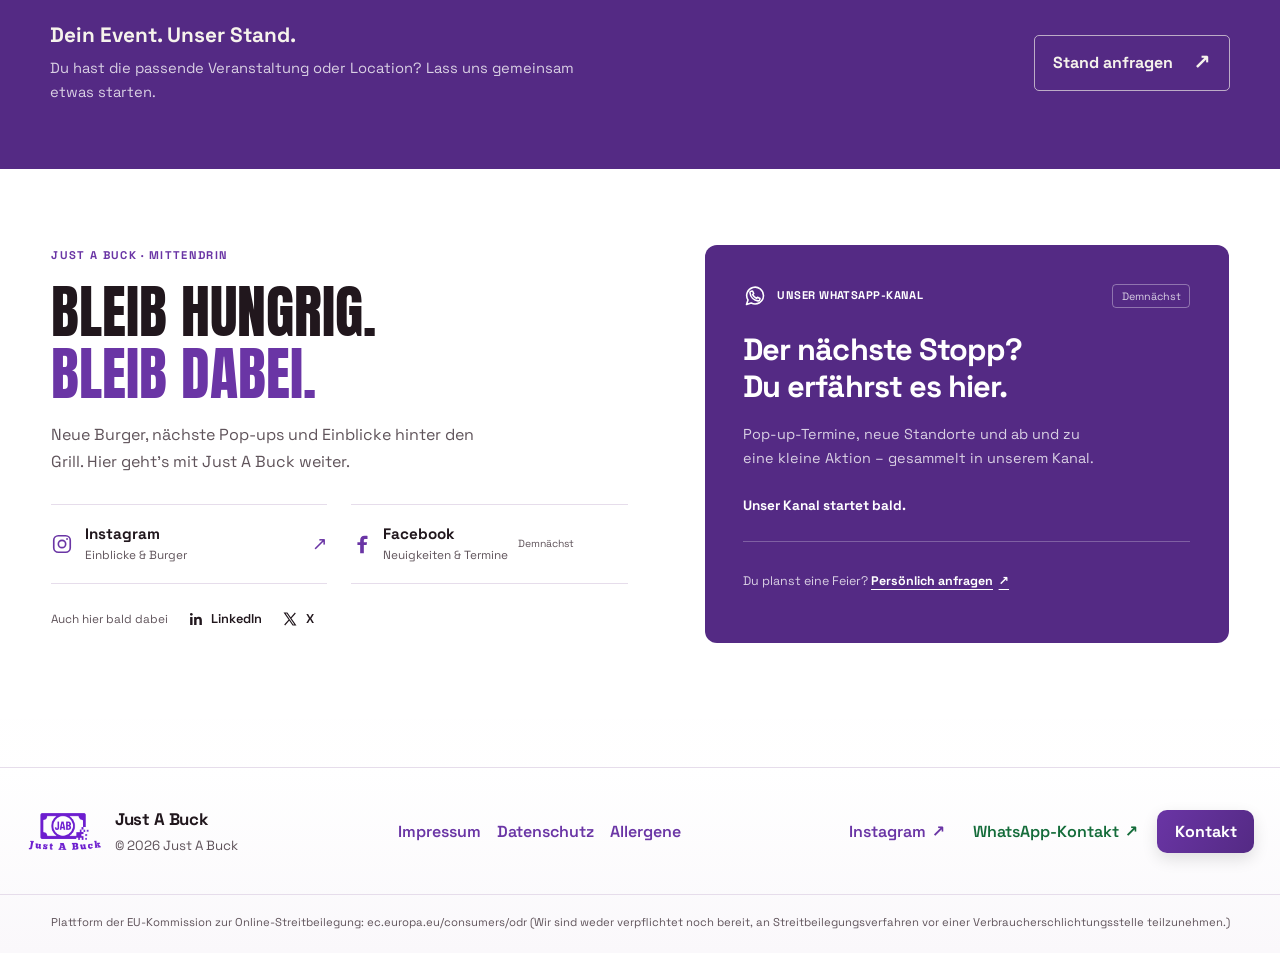
==== commit 5a7afcdf: "Speisekarte neu aufstellen: Produktbilder, Zutaten und Allergene - Alle Gerichte mit eigenem, freige" ====
--- a/index.html
+++ b/index.html
@@ -173,13 +173,13 @@
               <div class="highlight-visual highlight-visual--royal">
                 <span class="highlight-label">Im Rampenlicht</span>
                 <span class="highlight-wordmark" aria-hidden="true">Royal</span>
-                <img src="assets/images/ceeseburger-royal.png" alt="Cheeseburger mit Salat, Tomate und gerösteten Zwiebeln"
+                <img src="assets/images/ceeseburger-royal.png" alt="Cheeseburger Royal mit Salat, Tomate und karamellisierten Zwiebeln"
                      loading="lazy" decoding="async" width="1536" height="1024">
               </div>
               <div class="highlight-copy">
                 <p class="highlight-category">Beef &amp; hausgemachte Royal Sauce</p>
                 <h3 id="royalTitle">Cheeseburger Royal</h3>
-                <p class="highlight-description">Saftiges Beef, geröstete Zwiebeln und frischer Salat. Dazu unsere hausgemachte Royal Sauce.</p>
+                <p class="highlight-description">Saftiges Beef, karamellisierte Zwiebeln, Tomate und frischer Salat. Dazu unsere hausgemachte Royal Sauce.</p>
                 <span class="highlight-card-action">
                   <span id="royalLink">Royal entdecken</span>
                   <svg width="22" height="22" viewBox="0 0 24 24" fill="none" stroke="currentColor" stroke-width="1.8" aria-hidden="true" focusable="false">
@@ -191,15 +191,15 @@
           </article>
 
           <article class="highlight-card highlight-card--classic" aria-labelledby="classicTitle">
-            <a class="highlight-card-link" href="menu.html#classic-buck" aria-labelledby="classicTitle classicLink">
+            <a class="highlight-card-link" href="menu.html#cheeseburger" aria-labelledby="classicTitle classicLink">
               <div class="highlight-visual">
-                <img src="assets/images/product2.jpg" alt="Classic Buck mit Beef-Patty, Käse und Salat"
-                     loading="lazy" decoding="async" width="377" height="377">
+                <img src="assets/images/cheeseburger.jpg" alt="Cheeseburger mit Smash-Patty, geschmolzenem Cheese, Pickles und Sauce"
+                     loading="lazy" decoding="async" width="440" height="440">
               </div>
               <div class="highlight-copy">
                 <p class="highlight-category">Der Klassiker</p>
-                <h3 id="classicTitle">Classic Buck</h3>
-                <p class="highlight-description">Smash-Patty, doppelt Cheese, Pickles und unsere Buck Sauce.</p>
+                <h3 id="classicTitle">Cheeseburger</h3>
+                <p class="highlight-description">Smash-Patty, Cheese, Pickles, karamellisierte Zwiebeln und unsere Buck Sauce.</p>
                 <span class="highlight-card-action">
                   <span id="classicLink">Burger entdecken</span>
                   <svg width="20" height="20" viewBox="0 0 24 24" fill="none" stroke="currentColor" stroke-width="1.8" aria-hidden="true" focusable="false">
@@ -211,15 +211,15 @@
           </article>
 
           <article class="highlight-card highlight-card--fries" aria-labelledby="friesHighlightTitle">
-            <a class="highlight-card-link" href="menu.html#loaded-fries" aria-labelledby="friesHighlightTitle friesLink">
+            <a class="highlight-card-link" href="menu.html#classic-fries" aria-labelledby="friesHighlightTitle friesLink">
               <div class="highlight-visual">
-                <img src="assets/images/product1.jpg" alt="Goldene Fries mit Käse-Topping in einer Schale"
-                     loading="lazy" decoding="async" width="700" height="700">
+                <img src="assets/images/classic-fries.jpg" alt="Goldene Fries in einer Just-A-Buck-Schale"
+                     loading="lazy" decoding="async" width="440" height="440">
               </div>
               <div class="highlight-copy">
                 <p class="highlight-category">Dazu oder einfach so</p>
-                <h3 id="friesHighlightTitle">Loaded Fries</h3>
-                <p class="highlight-description">Knusprige Fries mit Cheese Sauce, Jalapeños und extra Crunch.</p>
+                <h3 id="friesHighlightTitle">Classic Fries</h3>
+                <p class="highlight-description">Knusprige Fries mit Dip nach Wahl.</p>
                 <span class="highlight-card-action">
                   <span id="friesLink">Fries entdecken</span>
                   <svg width="20" height="20" viewBox="0 0 24 24" fill="none" stroke="currentColor" stroke-width="1.8" aria-hidden="true" focusable="false">
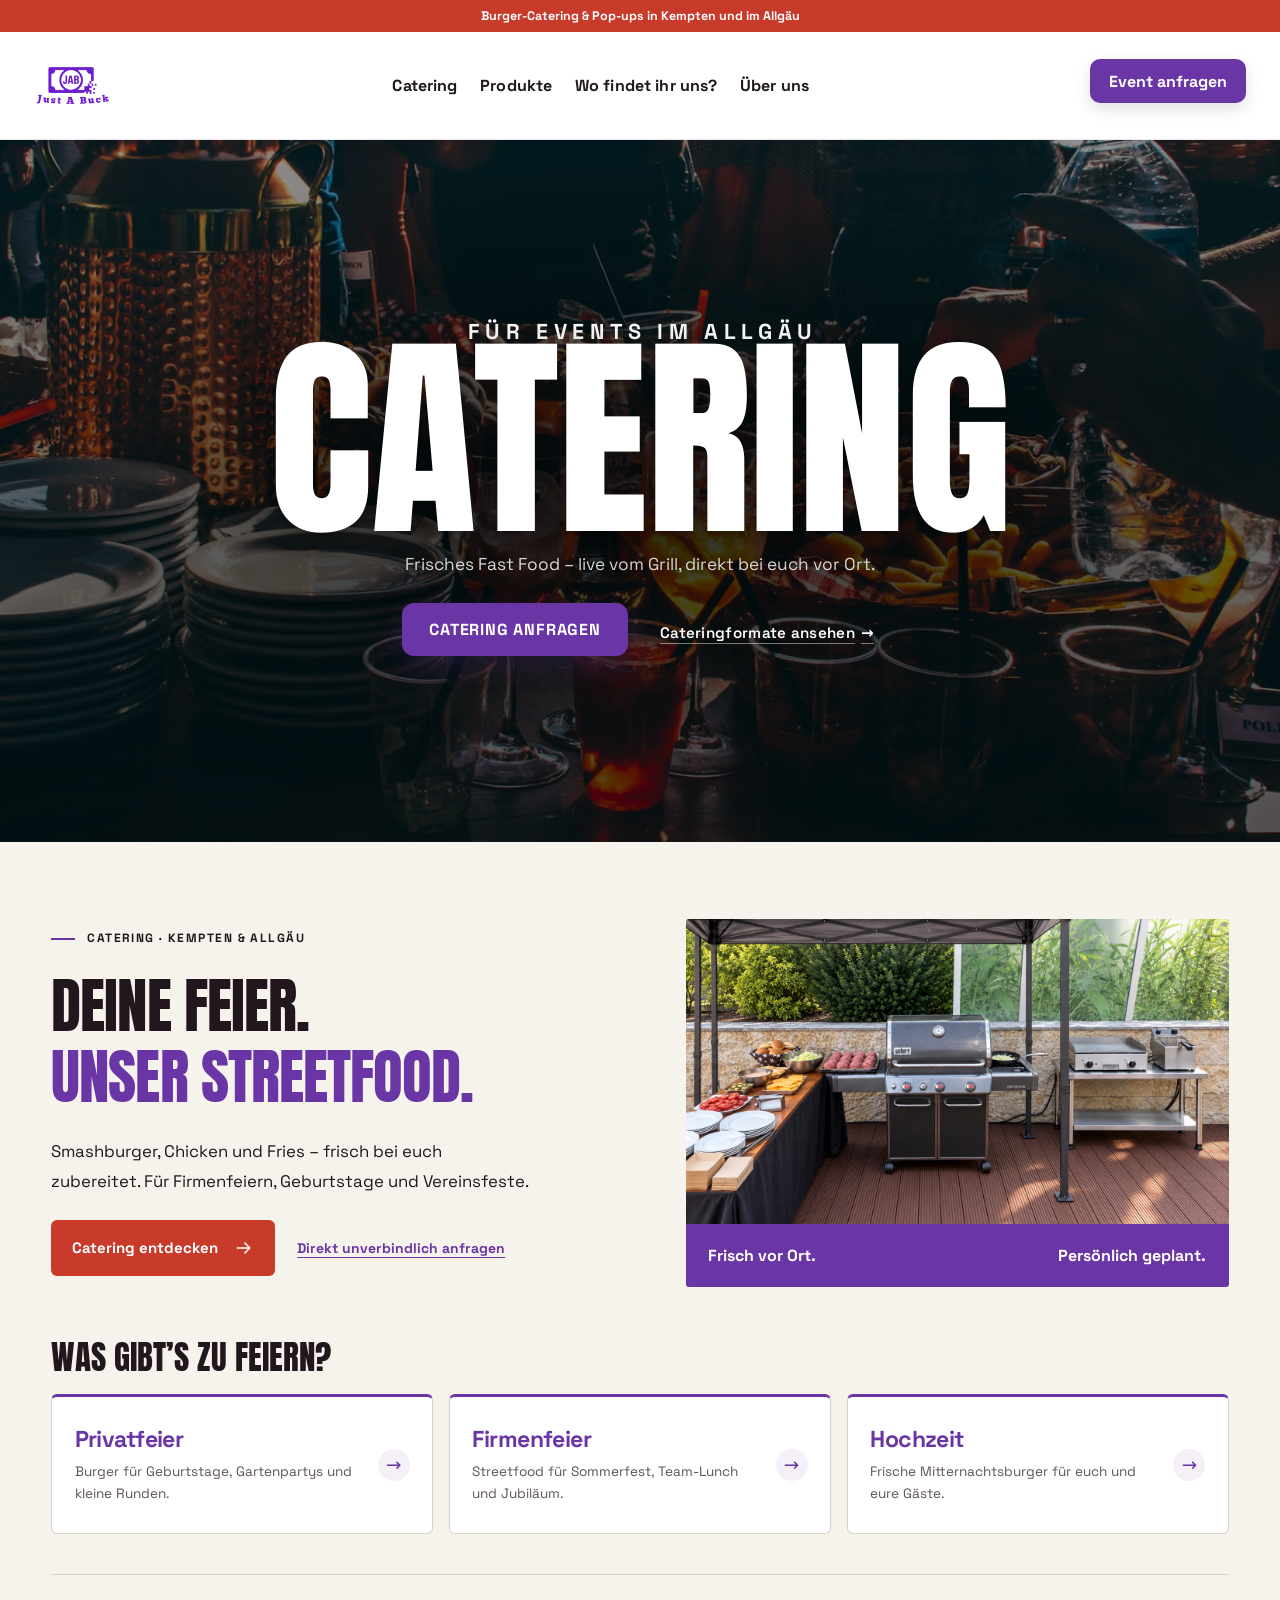
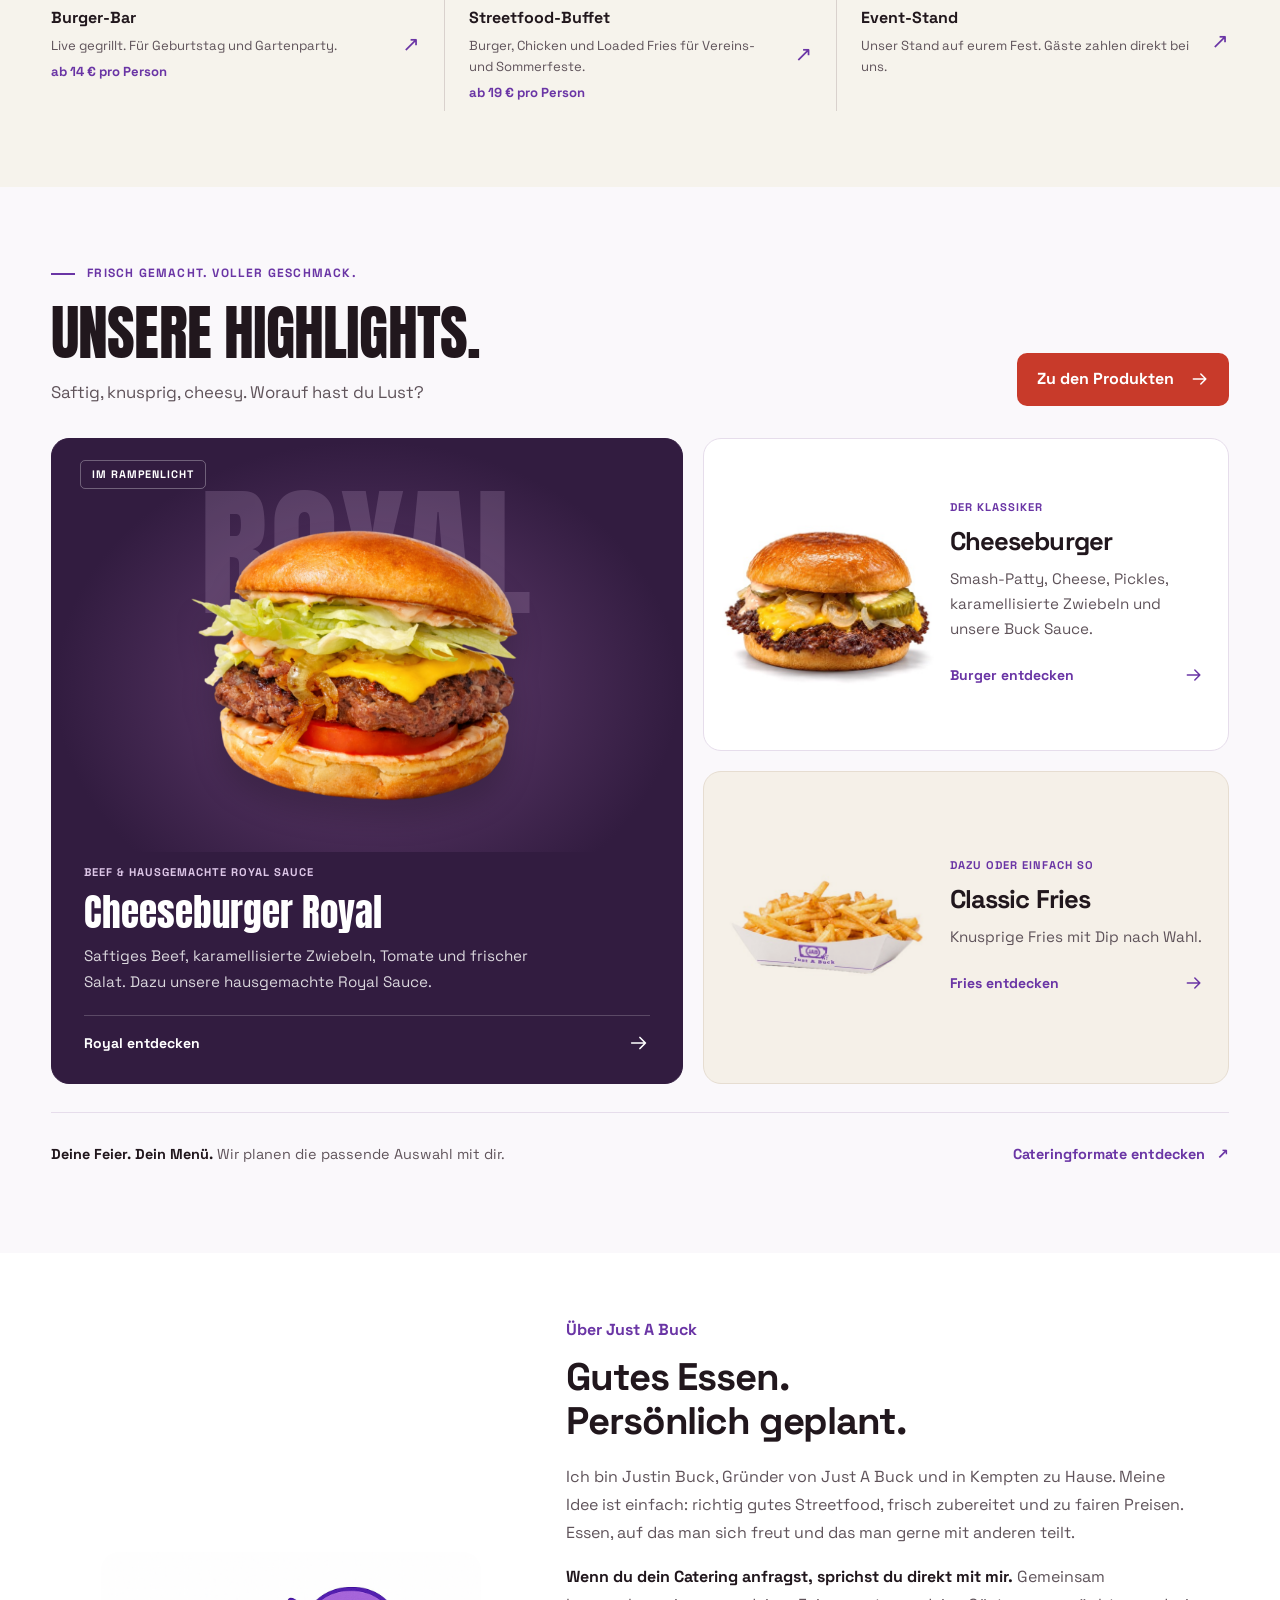
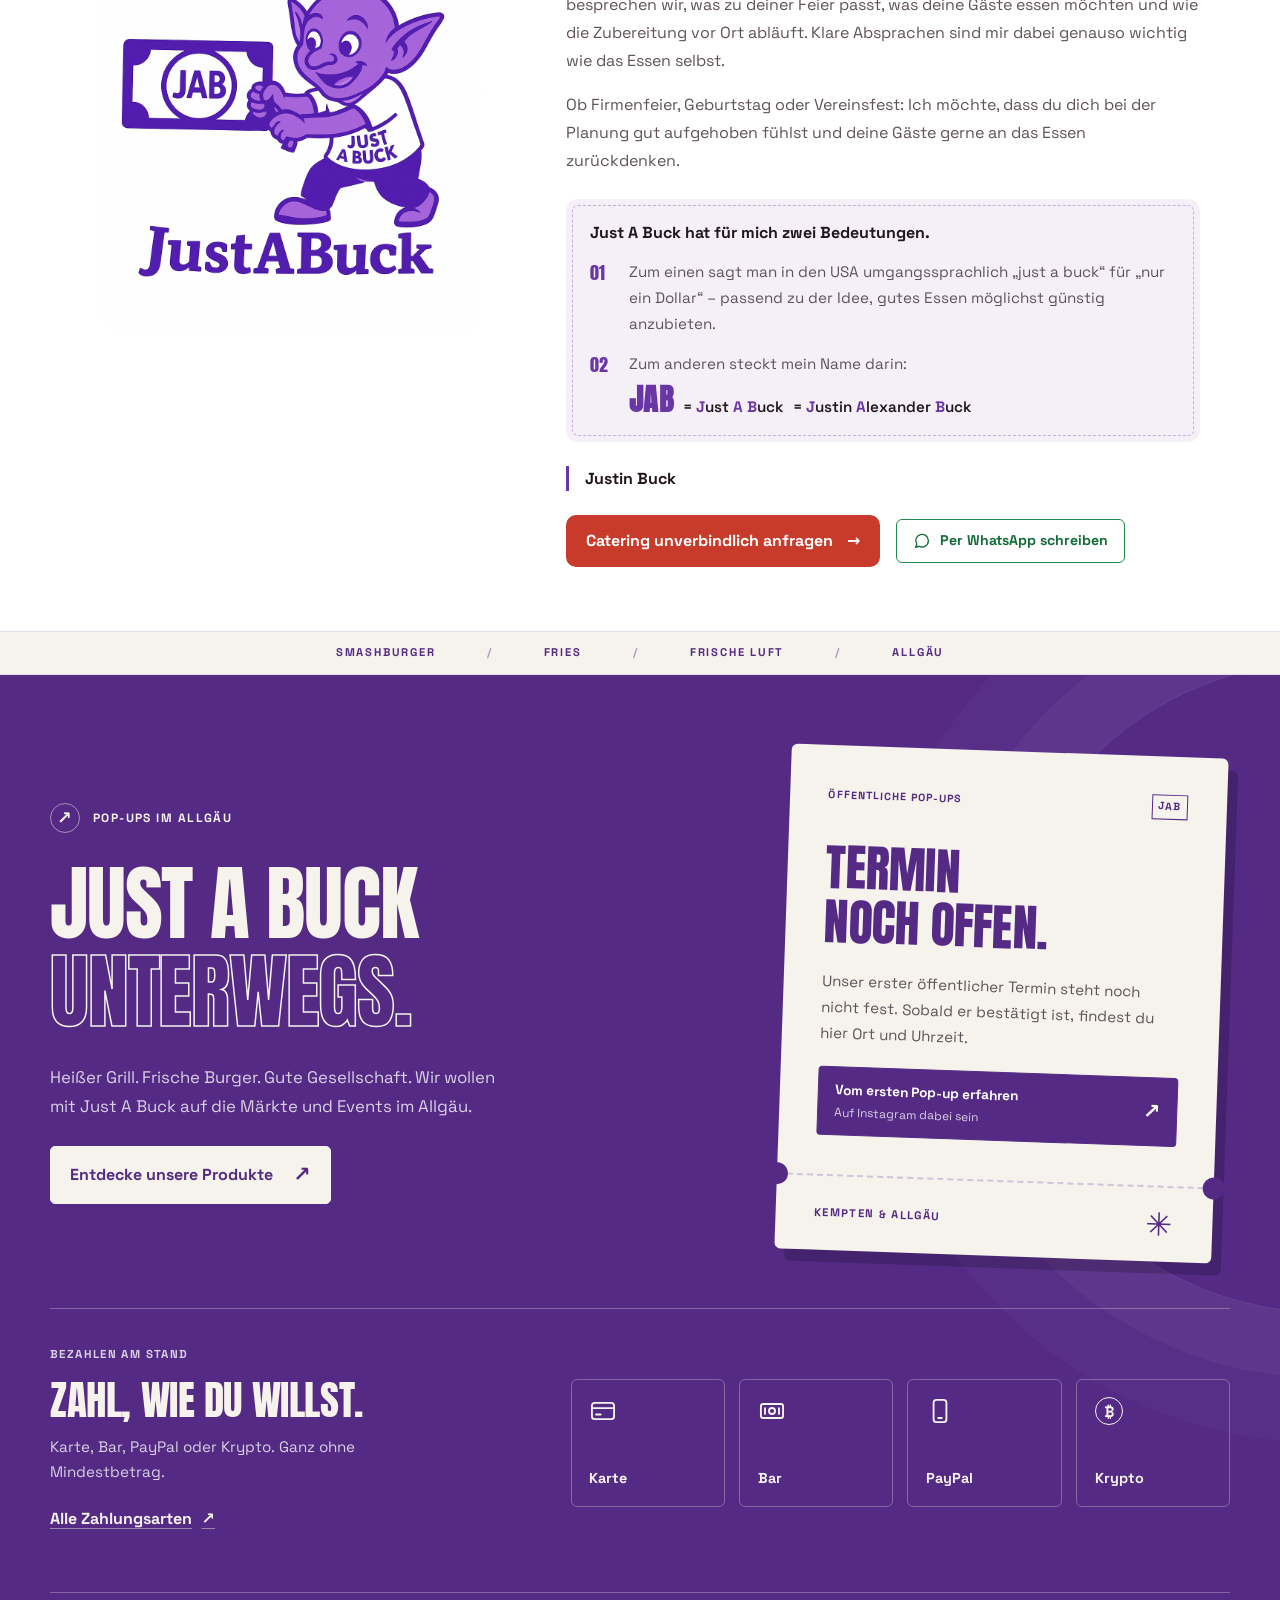
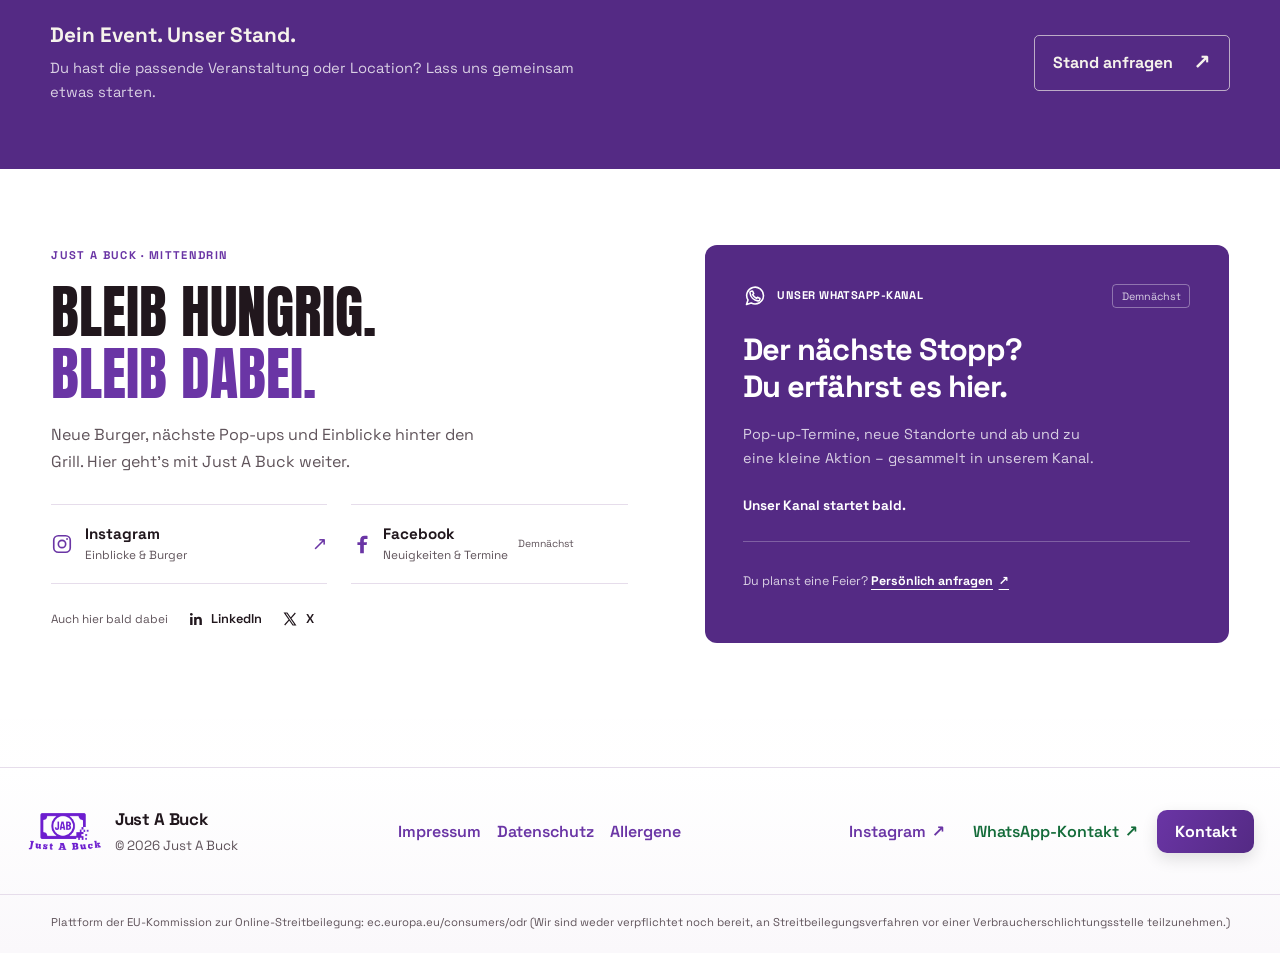
==== commit 482df3f3: "„Speisekarte“ in Navigation und Texten durch „Produkte“ ersetzen - Navigation auf allen Seiten: „Pro" ====
--- a/index.html
+++ b/index.html
@@ -37,7 +37,7 @@
 
         <ul id="primary-nav" class="nav-links" role="list">
           <li><a href="catering.html">Catering</a></li>
-          <li><a href="#menu">Menü</a></li>
+          <li><a href="#menu">Produkte</a></li>
           <li><a href="#locations">Wo findet ihr uns?</a></li>
           <li><a href="#about">Über uns</a></li>
           <li class="nav-cta"><a href="catering.html#event-anfragen">Event anfragen</a></li>
@@ -160,7 +160,7 @@
             <p class="highlights-intro">Saftig, knusprig, cheesy. Worauf hast du Lust?</p>
           </div>
           <a class="highlights-menu-link" href="menu.html">
-            <span>Zur Speisekarte</span>
+            <span>Zu den Produkten</span>
             <svg width="20" height="20" viewBox="0 0 24 24" fill="none" stroke="currentColor" stroke-width="1.8" aria-hidden="true" focusable="false">
               <path d="M4 12h15m-6-6 6 6-6 6" stroke-linecap="round" stroke-linejoin="round" />
             </svg>
@@ -305,7 +305,7 @@
           <p class="popups-eyebrow"><span aria-hidden="true">↗</span> Pop-ups im Allgäu</p>
           <h2 id="locTitle">Just A Buck <span>unterwegs.</span></h2>
           <p class="popups-description">Heißer Grill. Frische Burger. Gute Gesellschaft. Wir wollen mit Just A Buck auf die Märkte und Events im Allgäu.</p>
-          <a class="popups-menu-link" href="menu.html">Entdecke die Speisekarte <span aria-hidden="true">↗</span></a>
+          <a class="popups-menu-link" href="menu.html">Entdecke unsere Produkte <span aria-hidden="true">↗</span></a>
         </div>
 
         <!-- Replace this notice with confirmed event details when the first date is set. -->
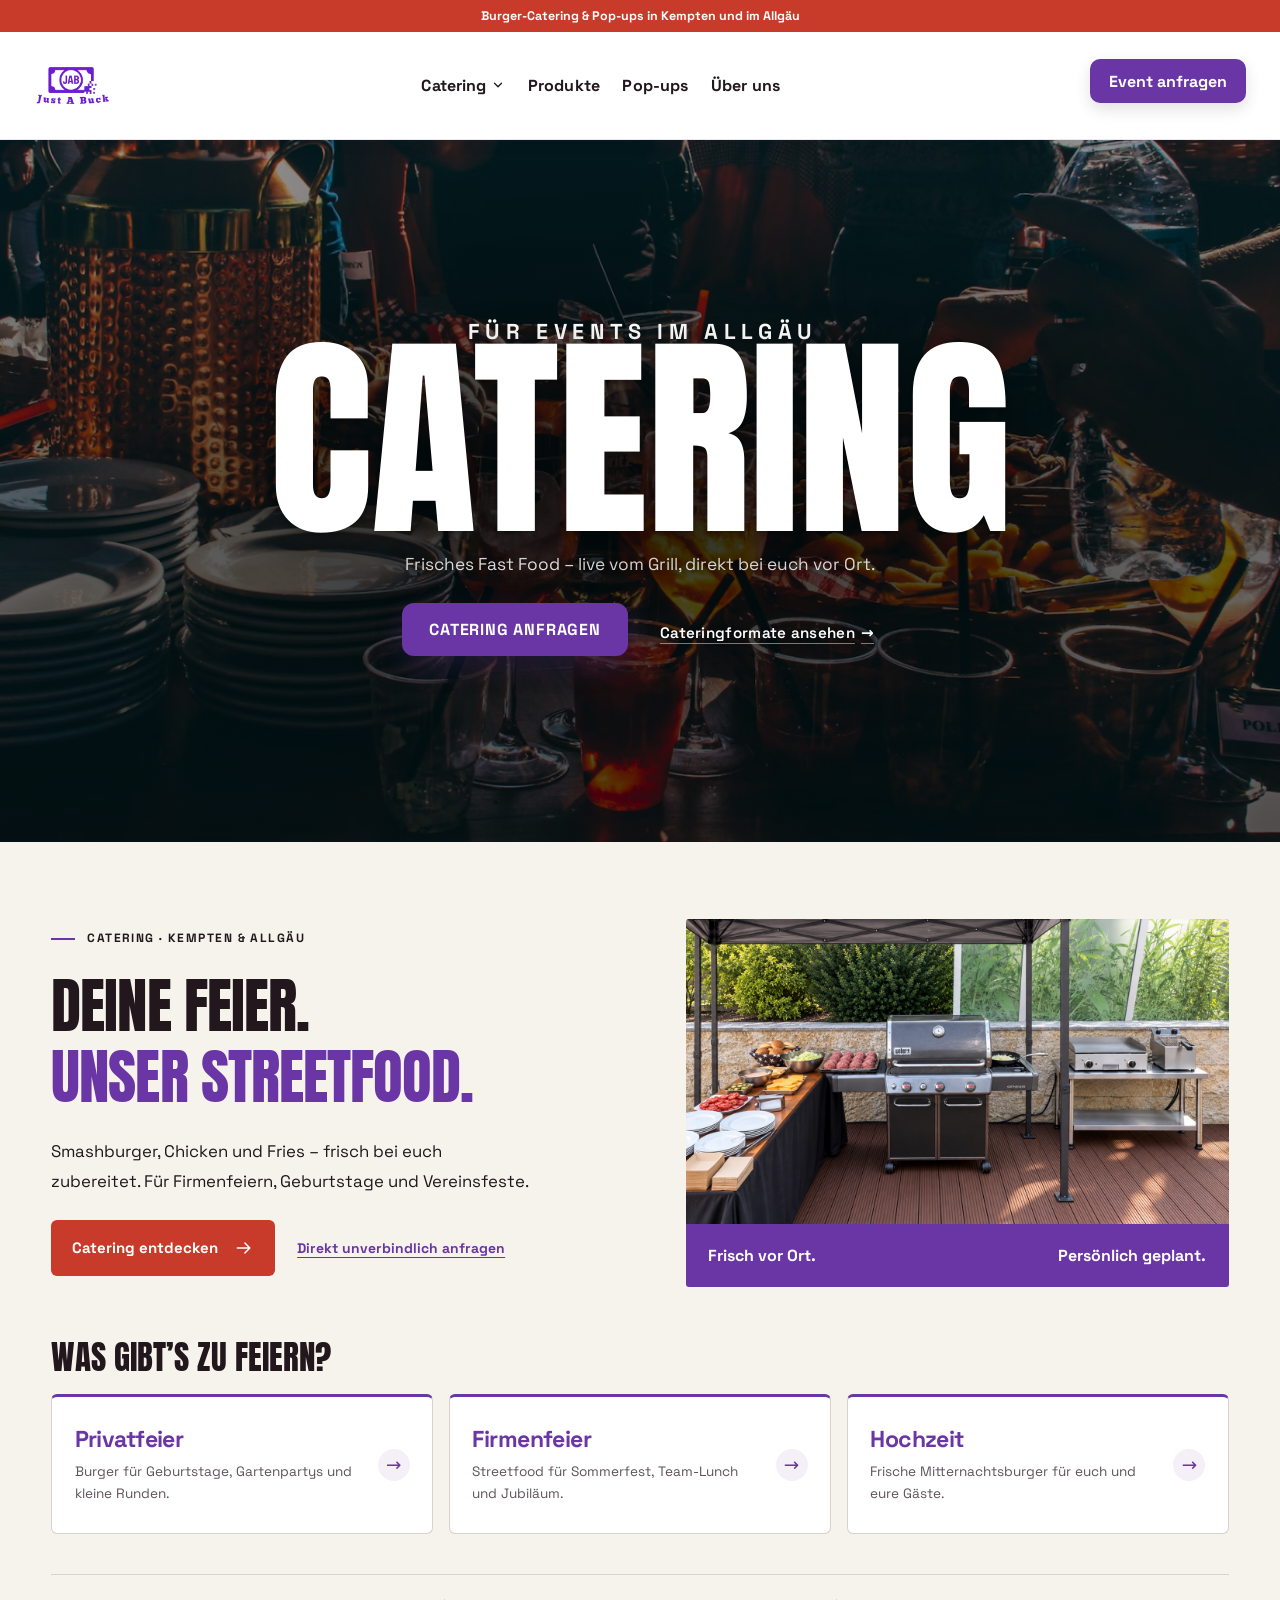
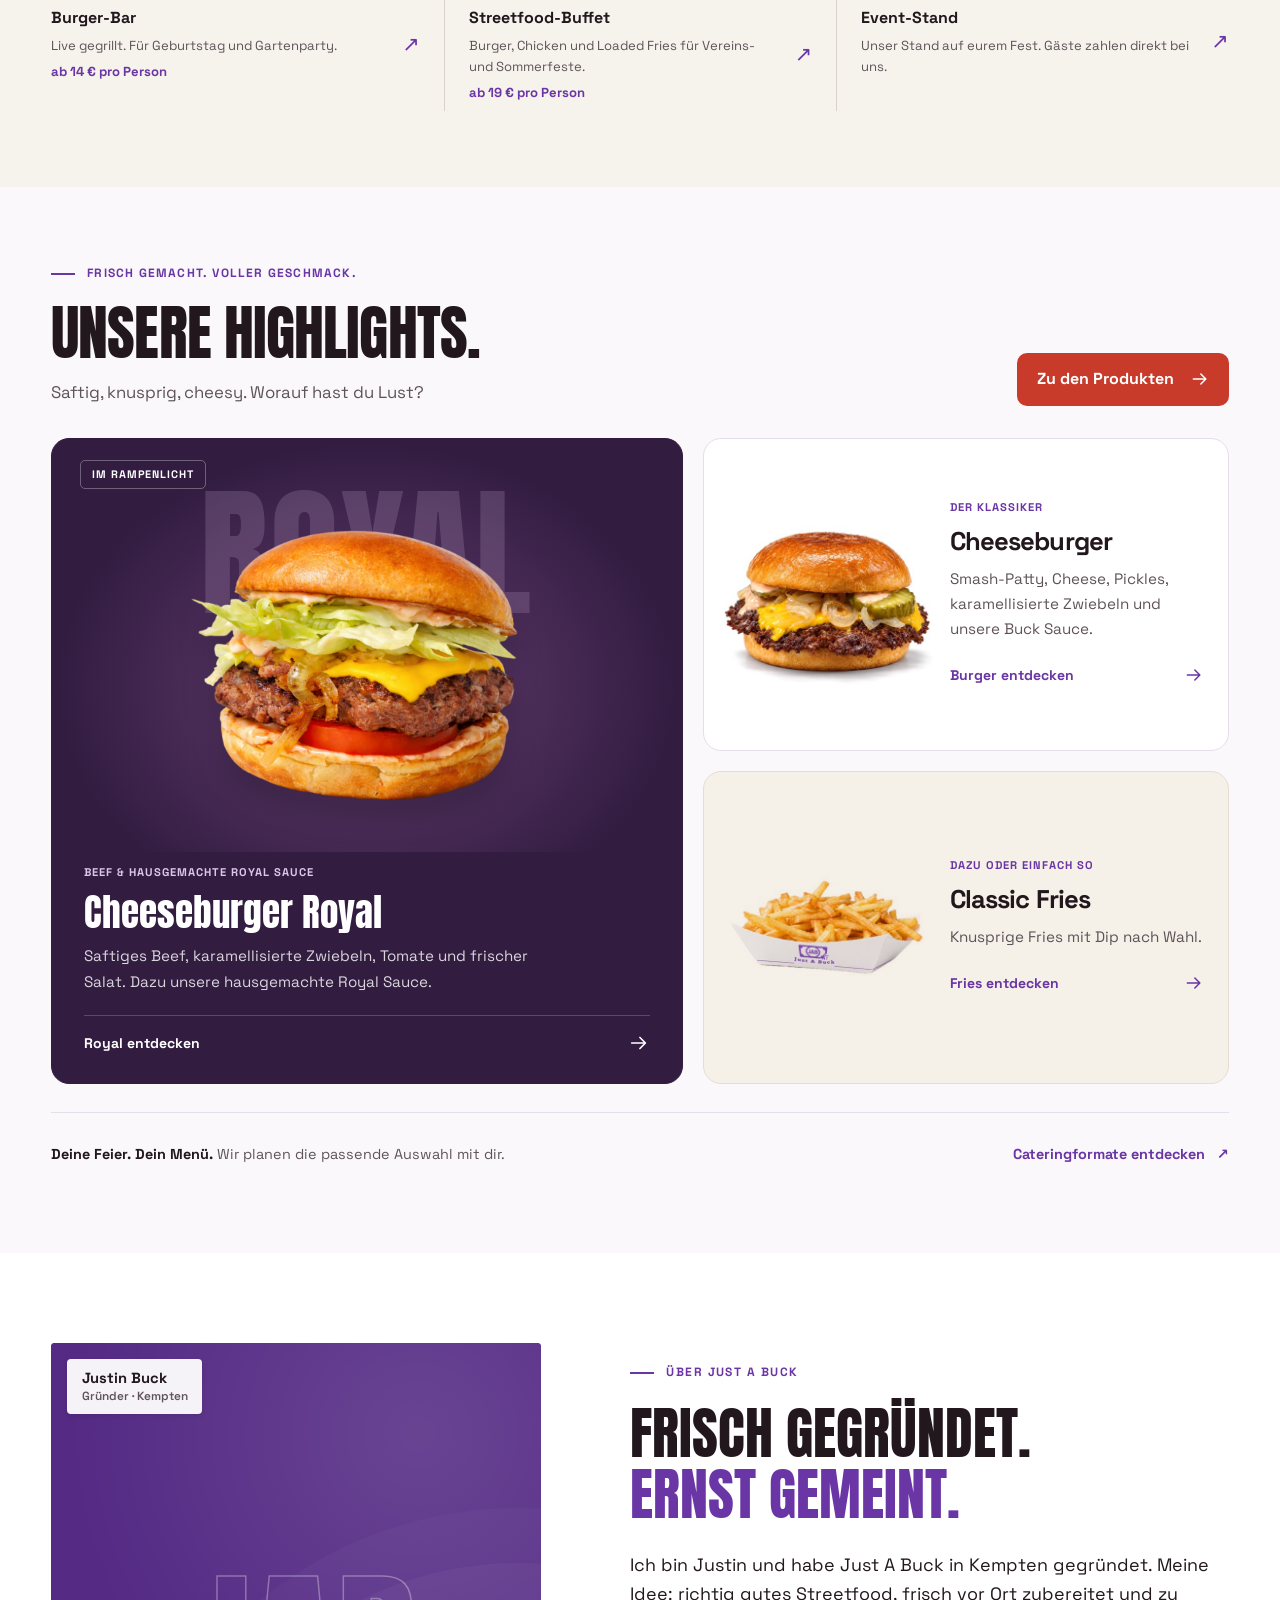
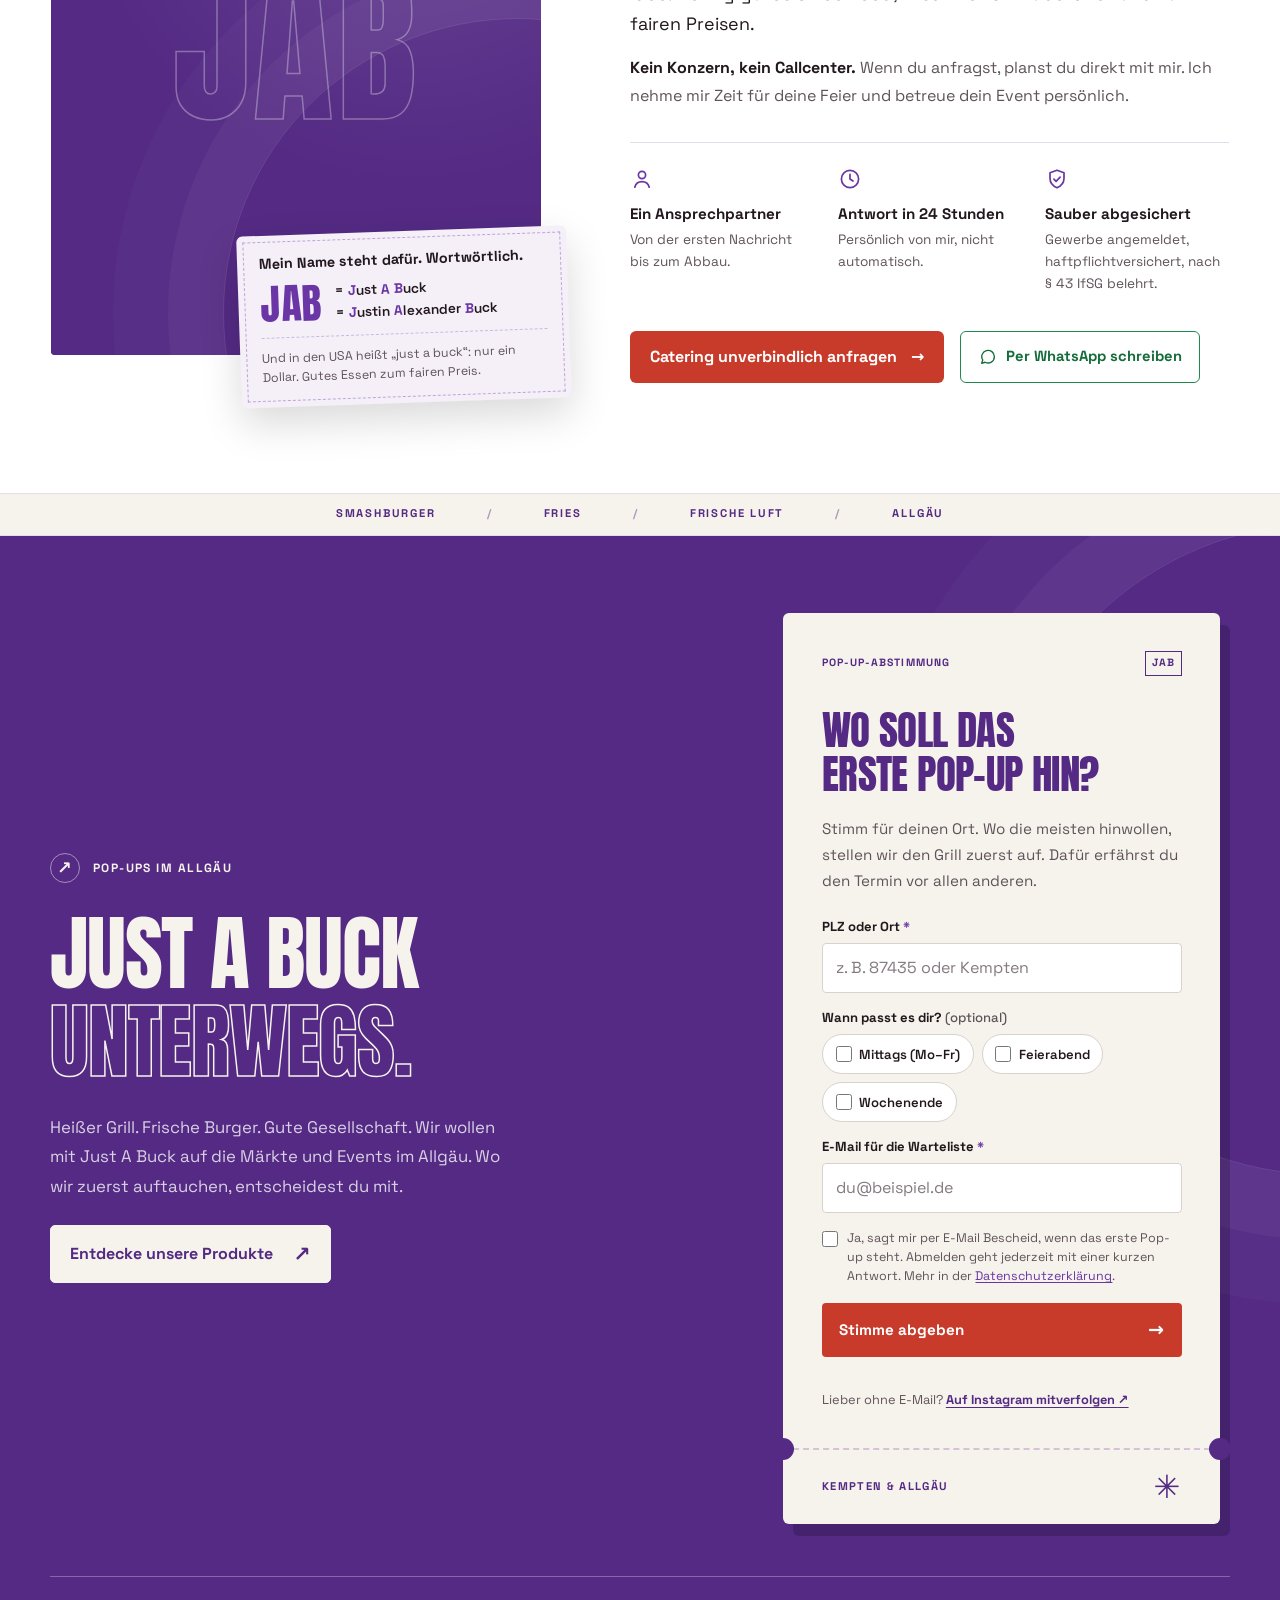
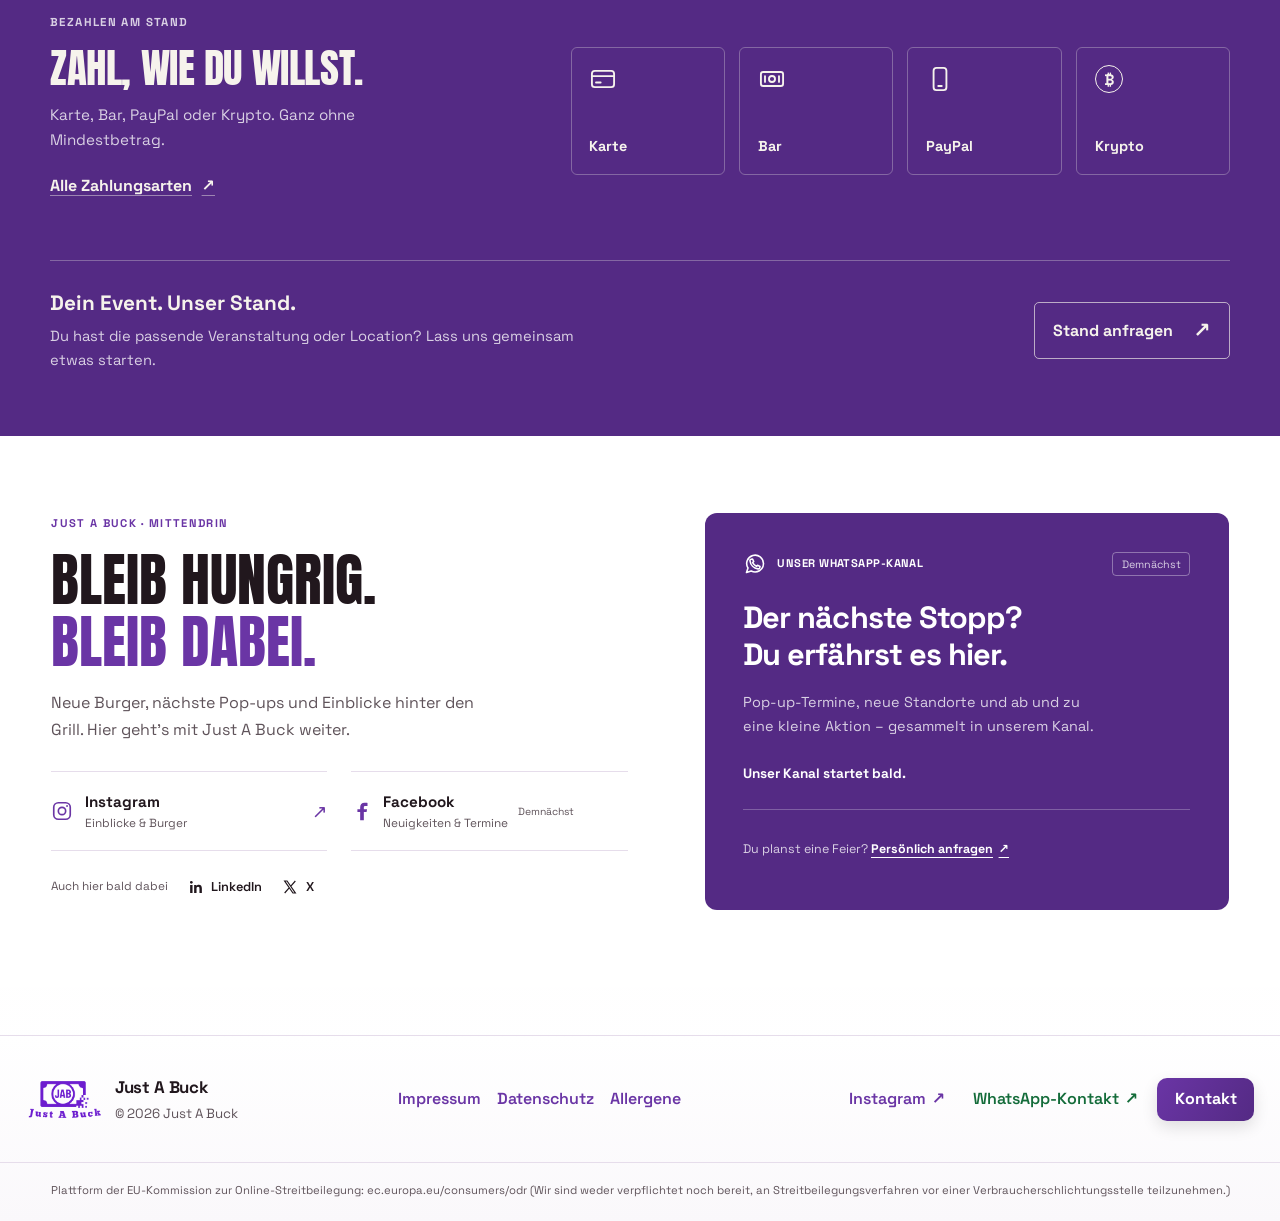
==== commit 409ed88a: "Über uns, Navigation, Pop-up-Abstimmung und Impressum überarbeiten - Über uns: Porträt-Rahmen statt " ====
--- a/index.html
+++ b/index.html
@@ -31,20 +31,30 @@
   <header>
     <nav class="navbar navbar--mobile-inquiry" aria-label="Hauptnavigation">
       <div class="nav-inner">
-        <a href="index.html" class="brand" aria-label="Startseite">
-          <img src="assets/images/logo.png" alt="Just A Buck Logo" class="logo" />
+        <a href="index.html" class="brand" aria-label="Just A Buck – zur Startseite">
+          <img src="assets/images/logo.png" alt="Just A Buck" class="logo">
         </a>
 
         <ul id="primary-nav" class="nav-links" role="list">
-          <li><a href="catering.html">Catering</a></li>
-          <li><a href="#menu">Produkte</a></li>
-          <li><a href="#locations">Wo findet ihr uns?</a></li>
+          <li class="nav-group">
+            <button class="nav-group-toggle" type="button" aria-expanded="false" aria-controls="navCatering">Catering <svg width="14" height="14" viewBox="0 0 24 24" fill="none" stroke="currentColor" stroke-width="2.2" aria-hidden="true" focusable="false"><path d="m6 9 6 6 6-6" stroke-linecap="round" stroke-linejoin="round" /></svg></button>
+            <span class="nav-group-label" aria-hidden="true">Catering</span>
+            <div class="nav-dropdown" id="navCatering">
+              <ul class="nav-dropdown-list" role="list" aria-label="Catering nach Anlass">
+                <li><a href="catering.html"><strong>Privatfeier</strong><span>Geburtstag, Gartenparty und kleine Runden</span></a></li>
+                <li><a href="firmen.html"><strong>Firmenfeier</strong><span>Sommerfest, Team-Lunch und Jubiläum</span></a></li>
+                <li><a href="hochzeit.html"><strong>Hochzeit</strong><span>Mitternachtsburger für euch und eure Gäste</span></a></li>
+              </ul>
+              <a class="nav-dropdown-all" href="catering.html#catering-angebote">Alle Formate &amp; Preise <span aria-hidden="true">→</span></a>
+            </div>
+          </li>
+          <li><a href="menu.html">Produkte</a></li>
+          <li><a href="#locations">Pop-ups</a></li>
           <li><a href="#about">Über uns</a></li>
-          <li class="nav-cta"><a href="catering.html#event-anfragen">Event anfragen</a></li>
         </ul>
 
         <a href="catering.html#event-anfragen" class="contact-btn">Event anfragen</a>
-        <button class="nav-toggle" aria-expanded="false" aria-controls="primary-nav" aria-label="Menü öffnen">
+        <button class="nav-toggle" type="button" aria-expanded="false" aria-controls="primary-nav" aria-label="Menü öffnen">
           <span aria-hidden="true">☰</span>
         </button>
       </div>
@@ -241,49 +251,61 @@
     <!-- ABOUT -->
     <section id="about" class="about-section" aria-labelledby="aboutTitle">
       <div class="about-inner">
-        <div class="about-visual" aria-hidden="true">
-          <img src="assets/images/crew1.jpg" alt="" loading="lazy" width="1024" height="1024">
-        </div>
-
-        <div class="about-text">
-          <h2 id="aboutTitle">Über Just A Buck</h2>
-          <h3>Gutes Essen.<br>Persönlich geplant.</h3>
-          <div class="about-copy">
-            <p>
-              Ich bin Justin Buck, Gründer von Just A Buck und in Kempten zu Hause. Meine Idee ist einfach:
-              richtig gutes Streetfood, frisch zubereitet und zu fairen Preisen. Essen, auf das man sich
-              freut und das man gerne mit anderen teilt.
+        <div class="about-head">
+          <p class="about-eyebrow">Über Just A Buck</p>
+          <h2 id="aboutTitle" class="about-title"><span>Frisch gegründet.</span> <span>Ernst gemeint.</span></h2>
+        </div>
+
+        <div class="about-media">
+          <figure class="about-portrait">
+            <!-- Platzhalter: durch Justins Foto ersetzen, z. B.
+                 <img src="assets/images/justin-buck.jpg" alt="Justin Buck, Gründer von Just A Buck, am Grill" loading="lazy" width="1200" height="1500"> -->
+            <div class="about-portrait-placeholder" aria-hidden="true"><span>JAB</span></div>
+            <figcaption><strong>Justin Buck</strong> <span>Gründer &middot; Kempten</span></figcaption>
+          </figure>
+
+          <!-- Namensgeschichte im Stil des Geldscheins aus dem Logo -->
+          <div class="about-bill">
+            <p class="about-bill-title">Mein Name steht dafür. Wortwörtlich.</p>
+            <p class="about-bill-formula">
+              <span class="about-bill-jab">JAB</span>
+              <span class="about-bill-lines">
+                <span>= <b>J</b>ust <b>A</b> <b>B</b>uck</span>
+                <span>= <b>J</b>ustin <b>A</b>lexander <b>B</b>uck</span>
+              </span>
             </p>
-            <p>
-              <strong>Wenn du dein Catering anfragst, sprichst du direkt mit mir.</strong>
-              Gemeinsam besprechen wir, was zu deiner Feier passt, was deine Gäste essen möchten und wie
-              die Zubereitung vor Ort abläuft. Klare Absprachen sind mir dabei genauso wichtig wie das Essen selbst.
-            </p>
-            <p>
-              Ob Firmenfeier, Geburtstag oder Vereinsfest: Ich möchte, dass du dich bei der Planung gut
-              aufgehoben fühlst und deine Gäste gerne an das Essen zurückdenken.
-            </p>
-          </div>
-          <div class="about-name">
-            <p class="about-name-lead">Just A Buck hat für mich zwei Bedeutungen.</p>
-            <ol class="about-name-list" role="list">
-              <li>
-                Zum einen sagt man in den USA umgangssprachlich „just a buck“ für „nur ein Dollar“ –
-                passend zu der Idee, gutes Essen möglichst günstig anzubieten.
-              </li>
-              <li>
-                Zum anderen steckt mein Name darin:
-                <span class="about-name-formula">
-                  <span class="about-name-jab">JAB</span>
-                  <span>= <b>J</b>ust <b>A</b> <b>B</b>uck</span>
-                  <span>= <b>J</b>ustin <b>A</b>lexander <b>B</b>uck</span>
-                </span>
-              </li>
-            </ol>
-          </div>
-          <p class="about-signature">
-            <strong>Justin Buck</strong>
+            <p class="about-bill-note">Und in den USA heißt „just a buck“: nur ein Dollar. Gutes Essen zum fairen Preis.</p>
+          </div>
+        </div>
+
+        <div class="about-body">
+          <p class="about-lead">
+            Ich bin Justin und habe Just A Buck in Kempten gegründet. Meine Idee: richtig gutes Streetfood,
+            frisch vor Ort zubereitet und zu fairen Preisen.
           </p>
+          <p class="about-copy">
+            <strong>Kein Konzern, kein Callcenter.</strong> Wenn du anfragst, planst du direkt mit mir.
+            Ich nehme mir Zeit für deine Feier und betreue dein Event persönlich.
+          </p>
+
+          <ul class="about-promises" role="list" aria-label="Darauf kannst du dich verlassen">
+            <li>
+              <svg width="24" height="24" viewBox="0 0 24 24" fill="none" stroke="currentColor" stroke-width="1.7" aria-hidden="true" focusable="false"><circle cx="12" cy="8" r="3.6" /><path d="M4.8 20.2c.9-3.6 3.7-5.6 7.2-5.6s6.3 2 7.2 5.6" stroke-linecap="round" /></svg>
+              <strong>Ein Ansprechpartner</strong>
+              <span>Von der ersten Nachricht bis zum Abbau.</span>
+            </li>
+            <li>
+              <svg width="24" height="24" viewBox="0 0 24 24" fill="none" stroke="currentColor" stroke-width="1.7" aria-hidden="true" focusable="false"><circle cx="12" cy="12" r="8.6" /><path d="M12 7.4V12l3 2" stroke-linecap="round" stroke-linejoin="round" /></svg>
+              <strong>Antwort in 24&nbsp;Stunden</strong>
+              <span>Persönlich von mir, nicht automatisch.</span>
+            </li>
+            <li>
+              <svg width="24" height="24" viewBox="0 0 24 24" fill="none" stroke="currentColor" stroke-width="1.7" aria-hidden="true" focusable="false"><path d="M12 3.2 5 5.8v5.5c0 4.4 2.9 7.8 7 9.5 4.1-1.7 7-5.1 7-9.5V5.8Z" stroke-linejoin="round" /><path d="m8.9 12.1 2.2 2.2 4-4.2" stroke-linecap="round" stroke-linejoin="round" /></svg>
+              <strong>Sauber abgesichert</strong>
+              <span>Gewerbe angemeldet, haftpflichtversichert, nach §&nbsp;43&nbsp;IfSG belehrt.</span>
+            </li>
+          </ul>
+
           <div class="direct-contact">
             <a href="catering.html#event-anfragen" class="about-cta">
               <span>Catering unverbindlich anfragen</span>
@@ -304,20 +326,59 @@
         <div class="popups-intro">
           <p class="popups-eyebrow"><span aria-hidden="true">↗</span> Pop-ups im Allgäu</p>
           <h2 id="locTitle">Just A Buck <span>unterwegs.</span></h2>
-          <p class="popups-description">Heißer Grill. Frische Burger. Gute Gesellschaft. Wir wollen mit Just A Buck auf die Märkte und Events im Allgäu.</p>
+          <p class="popups-description">Heißer Grill. Frische Burger. Gute Gesellschaft. Wir wollen mit Just A Buck auf die Märkte und Events im Allgäu. Wo wir zuerst auftauchen, entscheidest du mit.</p>
           <a class="popups-menu-link" href="menu.html">Entdecke unsere Produkte <span aria-hidden="true">↗</span></a>
         </div>
 
-        <!-- Replace this notice with confirmed event details when the first date is set. -->
-        <div class="popups-dates" aria-labelledby="popupsDatesTitle">
+        <!-- Pop-up-Abstimmung mit Warteliste: Einträge kommen per Web3Forms als E-Mail mit dem Betreff
+             „Pop-up-Stimme: <Ort>“ an. Sobald der erste Termin feststeht, Ort, Datum und Uhrzeit hier zeigen. -->
+        <div class="popups-dates popups-vote" aria-labelledby="popupsVoteTitle">
           <div class="popups-ticket-body">
-            <p class="popups-ticket-label">Öffentliche Pop-ups <span aria-hidden="true">JAB</span></p>
-            <h3 id="popupsDatesTitle">Termin <span>noch offen.</span></h3>
-            <p class="popups-date-note">Unser erster öffentlicher Termin steht noch nicht fest. Sobald er bestätigt ist, findest du hier Ort und Uhrzeit.</p>
-            <a class="popups-follow-link" href="https://www.instagram.com/jstin.buck/" target="_blank" rel="noopener" aria-label="Vom ersten Pop-up erfahren – auf Instagram dabei sein (öffnet in einem neuen Tab)">
-              <span>Vom ersten Pop-up erfahren<small>Auf Instagram dabei sein</small></span>
-              <span aria-hidden="true">↗</span>
-            </a>
+            <p class="popups-ticket-label">Pop-up-Abstimmung <span aria-hidden="true">JAB</span></p>
+            <h3 id="popupsVoteTitle">Wo soll das <span>erste Pop-up hin?</span></h3>
+            <p class="popups-date-note">Stimm für deinen Ort. Wo die meisten hinwollen, stellen wir den Grill zuerst auf. Dafür erfährst du den Termin vor allen anderen.</p>
+
+            <form id="popupVoteForm" class="popups-vote-form" action="https://api.web3forms.com/submit" method="post" aria-label="Für den Ort des ersten Pop-ups abstimmen">
+              <input type="hidden" name="access_key" value="71d595b3-21dd-41f2-805b-842943262a0b">
+              <input type="hidden" name="subject" value="Pop-up-Stimme – Just A Buck">
+              <input type="hidden" name="from_name" value="Just A Buck Pop-up-Abstimmung">
+              <input type="checkbox" name="botcheck" hidden tabindex="-1" autocomplete="off">
+
+              <div class="popups-vote-field">
+                <label for="popupVotePlace">PLZ oder Ort <span aria-hidden="true">*</span></label>
+                <input id="popupVotePlace" name="Wunschort" type="text" required maxlength="80" autocomplete="off" placeholder="z. B. 87435 oder Kempten">
+              </div>
+
+              <fieldset class="popups-vote-times">
+                <legend>Wann passt es dir? <span>(optional)</span></legend>
+                <div class="popups-vote-chips">
+                  <label class="popups-vote-chip"><input type="checkbox" name="Wann: mittags unter der Woche" value="Ja"> Mittags (Mo–Fr)</label>
+                  <label class="popups-vote-chip"><input type="checkbox" name="Wann: nach Feierabend" value="Ja"> Feierabend</label>
+                  <label class="popups-vote-chip"><input type="checkbox" name="Wann: am Wochenende" value="Ja"> Wochenende</label>
+                </div>
+              </fieldset>
+
+              <div class="popups-vote-field">
+                <label for="popupVoteEmail">E-Mail für die Warteliste <span aria-hidden="true">*</span></label>
+                <input id="popupVoteEmail" name="email" type="email" required maxlength="120" autocomplete="email" placeholder="du@beispiel.de">
+              </div>
+
+              <label class="popups-vote-consent">
+                <input id="popupVoteConsent" type="checkbox" name="Einwilligung" value="Ja, Ankündigung des ersten Pop-ups per E-Mail" required>
+                <span>Ja, sagt mir per E-Mail Bescheid, wenn das erste Pop-up steht. Abmelden geht jederzeit mit einer kurzen Antwort. Mehr in der <a href="datenschutz.html#popup-warteliste">Datenschutzerklärung</a>.</span>
+              </label>
+
+              <button id="popupVoteSubmit" class="popups-vote-submit" type="submit">Stimme abgeben <span aria-hidden="true">→</span></button>
+              <p id="popupVoteStatus" class="popups-vote-status" role="status" aria-live="polite" tabindex="-1"></p>
+            </form>
+
+            <div id="popupVoteSuccess" class="popups-vote-success" tabindex="-1" hidden>
+              <p class="popups-vote-success-title">Danke, deine Stimme ist da!</p>
+              <p>Du stehst auf der Warteliste für <strong id="popupVoteSuccessPlace"></strong>. Sobald das erste Pop-up feststeht, schreiben wir dir.</p>
+              <p>Bis dahin gibt’s Einblicke auf <a href="https://www.instagram.com/jstin.buck/" target="_blank" rel="noopener">Instagram <span aria-hidden="true">↗</span><span class="visually-hidden-new-tab"> (öffnet in einem neuen Tab)</span></a>.</p>
+            </div>
+
+            <p id="popupVoteAlt" class="popups-vote-alt">Lieber ohne E-Mail? <a href="https://www.instagram.com/jstin.buck/" target="_blank" rel="noopener">Auf Instagram mitverfolgen <span aria-hidden="true">↗</span><span class="visually-hidden-new-tab"> (öffnet in einem neuen Tab)</span></a></p>
           </div>
           <div class="popups-ticket-stub">
             <span>Kempten &amp; Allgäu</span>
@@ -465,6 +526,8 @@
   }
   </script>
 
+  <script src="scripts/nav.js" defer></script>
   <script src="scripts/main.js"></script>
+  <script src="scripts/popups.js" defer></script>
 </body>
 </html>
--- a/css/site.css
+++ b/css/site.css
@@ -229,13 +229,14 @@
 .navbar .nav-links{
   list-style:none; display:flex; gap:1.4rem; margin:0; padding:0; align-items:center;
 }
-.navbar .nav-links a{
+.navbar .nav-links > li > a,
+.nav-group-toggle{
   font-weight:700; letter-spacing:.01em;
   padding:.25rem 0;
   position: relative;
   transition: color 0.3s ease;
 }
-.navbar .nav-links a::after{
+.navbar .nav-links > li > a::after{
   content: '';
   position: absolute;
   bottom: -2px;
@@ -245,15 +246,80 @@
   background: var(--brand);
   transition: width 0.3s cubic-bezier(0.34, 1.56, 0.64, 1);
 }
-.navbar .nav-links a:hover,
-.navbar .nav-links a.active{
+.navbar .nav-links > li > a:hover,
+.navbar .nav-links > li > a.active,
+.navbar .nav-links > li > a[aria-current="page"],
+.nav-group-toggle:hover,
+.nav-group.is-current .nav-group-toggle{
   color:var(--brand);
 }
-.navbar .nav-links a:hover::after,
-.navbar .nav-links a.active::after{
+.navbar .nav-links > li > a:hover::after,
+.navbar .nav-links > li > a.active::after,
+.navbar .nav-links > li > a[aria-current="page"]::after{
   width: 100%;
 }
-.navbar .nav-links .nav-cta{ display:none; }
+
+/* Catering-Untermenü: Anlässe mit kurzer Beschreibung, am Desktop als Panel */
+.nav-group{ position:relative; }
+.nav-group-toggle{
+  display:inline-flex;
+  align-items:center;
+  gap:.3rem;
+  border:0;
+  background:none;
+  color:inherit;
+  font-family:inherit;
+  font-size:inherit;
+  line-height:inherit;
+  cursor:pointer;
+}
+.nav-group-toggle svg{ transition:transform .2s ease; }
+.nav-group.is-open .nav-group-toggle svg{ transform:rotate(180deg); }
+.nav-group-toggle:focus-visible{ outline:3px solid var(--brand); outline-offset:4px; border-radius:4px; }
+.nav-group-label{ display:none; }
+.nav-dropdown{
+  position:absolute;
+  top:calc(100% + .9rem);
+  left:50%;
+  z-index:1001;
+  display:none;
+  width:310px;
+  padding:.45rem;
+  border:1px solid var(--line);
+  border-radius:8px;
+  background:#fff;
+  box-shadow:var(--shadow-lg);
+  transform:translateX(-50%);
+}
+/* Unsichtbare Brücke, damit das Panel beim Überfahren nicht zuklappt */
+.nav-dropdown::before{ content:""; position:absolute; left:0; right:0; bottom:100%; height:1rem; }
+.nav-group.is-open .nav-dropdown{ display:block; }
+@media (hover:hover) and (min-width:901px){
+  .nav-group:hover .nav-dropdown{ display:block; }
+  .nav-group:hover .nav-group-toggle svg{ transform:rotate(180deg); }
+}
+.nav-dropdown-list{ display:grid; gap:.1rem; margin:0; padding:0; list-style:none; }
+.nav-dropdown-list a{ display:grid; gap:.1rem; padding:.65rem .8rem; border-radius:6px; transition:background .2s ease; }
+.nav-dropdown-list strong{ font-size:.95rem; line-height:1.35; }
+.nav-dropdown-list span{ color:var(--muted); font-size:.8rem; font-weight:500; line-height:1.45; }
+.nav-dropdown-list a:hover,
+.nav-dropdown-list a[aria-current="page"]{ background:var(--surface-brand); }
+.nav-dropdown-list a:hover strong,
+.nav-dropdown-list a[aria-current="page"] strong{ color:var(--brand); }
+.nav-dropdown-all{
+  display:flex;
+  align-items:center;
+  justify-content:space-between;
+  gap:1rem;
+  margin-top:.35rem;
+  padding:.75rem .8rem .5rem;
+  border-top:1px solid var(--line);
+  color:var(--brand);
+  font-size:.85rem;
+  font-weight:700;
+}
+.nav-dropdown-all:hover{ text-decoration:underline; text-underline-offset:3px; }
+.nav-dropdown a:focus-visible{ outline:3px solid var(--brand); outline-offset:2px; }
 
 .navbar .contact-btn{
   background: var(--brand);
@@ -276,21 +342,43 @@
 }
 
 @media (max-width:900px){
+  /* Menü klappt direkt unter der Kopfzeile auf; Logo, Anfrage und Schließen bleiben sichtbar. */
   .navbar .nav-links{
-    position: fixed; inset: var(--site-announcement-height) 0 0; background: rgba(8,7,12,.65);
-    padding: 100px 1.4rem 2rem; gap:1rem;
+    position: absolute; top: 100%; left: 0; right: 0;
+    height: calc(100vh - var(--site-announcement-height) - 100%);
+    height: calc(100dvh - var(--site-announcement-height) - 100%);
+    overflow-y: auto; overscroll-behavior: contain; background: var(--brand-strong);
+    padding: 1.5rem 1.25rem 2rem; gap:.75rem;
     display:none; flex-direction:column; min-width:220px; z-index:1001;
-    backdrop-filter: blur(12px);
   }
   .navbar .nav-links.is-open{ display:flex; }
 
   .navbar .nav-links li{ width:100%; }
-  .navbar .nav-links a{
+  .navbar .nav-links > li > a,
+  .nav-dropdown-list a{
     display:block; width:100%;
     background:var(--surface); border:1px solid var(--line); border-radius:14px;
     padding:.9rem 1rem; box-shadow: var(--shadow-sm);
   }
-  .navbar .nav-links .nav-cta{ display:block; }
+
+  /* Mobil steht das Catering-Untermenü offen als Gruppe im Menü. */
+  .nav-group-toggle{ display:none; }
+  .nav-group-label{
+    display:block;
+    margin:.25rem 0 .55rem .25rem;
+    color:rgba(255,255,255,.78);
+    font-size:.72rem;
+    font-weight:700;
+    letter-spacing:.12em;
+    text-transform:uppercase;
+  }
+  .nav-dropdown{ position:static; display:block; width:auto; padding:0; border:0; background:none; box-shadow:none; transform:none; }
+  .nav-dropdown::before{ display:none; }
+  .nav-dropdown-list{ gap:.75rem; }
+  .nav-dropdown-list a{ display:grid; }
+  .nav-dropdown-list a[aria-current="page"]{ border-color:var(--brand); background:var(--surface-brand); }
+  .nav-dropdown-all{ margin:.2rem 0 .6rem; padding:.55rem .25rem; border:0; color:#fff; }
+  .navbar .nav-links > li > a::after{ display:none; }
 
   .navbar .contact-btn{ display:none; }
   .nav-toggle{ display:grid; place-items:center; }
@@ -361,84 +449,68 @@
    Über Just A Buck
    ========================= */
 .about-section{
-  padding:4rem clamp(1.25rem, 4vw, 3rem);
+  padding:clamp(3.5rem, 7vw, 7rem) clamp(1.25rem, 4vw, 3.5rem);
   background:#fff;
 }
 .about-inner{
   display:grid;
-  grid-template-columns:minmax(0, .8fr) minmax(0, 1.2fr);
+  grid-template-columns:minmax(0, .9fr) minmax(0, 1.1fr);
+  grid-template-areas:"media head" "media body";
+  column-gap:clamp(2.5rem, 7vw, 6.5rem);
+  max-width:1180px;
+  margin:0 auto;
+}
+.about-head{ grid-area:head; align-self:end; }
+.about-body{ grid-area:body; align-self:start; }
+.about-eyebrow{
+  display:flex;
   align-items:center;
-  gap:clamp(2rem, 5vw, 5rem);
-  max-width:1120px;
-  margin:0 auto;
-}
-.about-visual{ width:100%; max-width:380px; justify-self:center; }
-.about-visual img{ width:100%; height:auto; border-radius:20px; }
-.about-text h2{
-  margin:0 0 .75rem;
+  gap:.75rem;
+  margin:0 0 1.35rem;
   color:var(--brand);
-  font-size:1rem;
+  font-size:.75rem;
   font-weight:700;
-}
-.about-text h3{
-  margin:0 0 1.25rem;
-  color:var(--ink);
-  font-size:clamp(1.9rem, 3vw, 2.65rem);
-  line-height:1.15;
-  letter-spacing:-.03em;
-}
-.about-copy p{ margin:0 0 1rem; color:var(--muted); font-size:1rem; line-height:1.75; }
+  letter-spacing:.12em;
+  text-transform:uppercase;
+}
+.about-eyebrow::before{ content:""; width:1.5rem; height:2px; background:var(--brand); flex-shrink:0; }
+.about-title{
+  margin:0 0 1.5rem;
+  font-family:var(--font-display);
+  font-size:clamp(2.5rem, 4.4vw, 4rem);
+  font-weight:400;
+  line-height:1.08;
+  letter-spacing:0;
+  text-transform:uppercase;
+}
+.about-title span{ display:block; }
+.about-title span:last-child{ color:var(--brand); }
+.about-lead{
+  max-width:34em;
+  margin:0 0 1rem;
+  font-size:clamp(1.08rem, 1.4vw, 1.22rem);
+  line-height:1.65;
+}
+.about-copy{ max-width:38em; margin:0; color:var(--muted); font-size:1rem; line-height:1.75; }
 .about-copy strong{ color:var(--ink); }
-/* Namensgeschichte: gestrichelter Innenrand wie beim Geldschein im Logo */
-.about-name{
-  margin:1.5rem 0 0;
-  padding:1.35rem 1.5rem;
-  border-radius:12px;
-  background:var(--surface-brand);
-  outline:1px dashed rgba(var(--brand-rgb),.35);
-  outline-offset:-7px;
-}
-.about-name-lead{ margin:0 0 .9rem; color:var(--ink); font-weight:700; line-height:1.5; }
-.about-name-list{ margin:0; padding:0; list-style:none; counter-reset:about-name; }
-.about-name-list li{
-  position:relative;
-  padding-left:2.4rem;
-  color:var(--muted);
-  font-size:.95rem;
-  line-height:1.7;
-  counter-increment:about-name;
-}
-.about-name-list li + li{ margin-top:.9rem; }
-.about-name-list li::before{
-  content:counter(about-name, decimal-leading-zero);
-  position:absolute;
-  top:.05rem;
-  left:0;
-  color:var(--brand);
-  font-family:var(--font-display);
-  font-size:1.15rem;
-  line-height:1.4;
-}
-.about-name-formula{
-  display:flex;
-  flex-wrap:wrap;
-  align-items:baseline;
-  gap:.15rem .6rem;
-  margin-top:.45rem;
-  color:var(--ink);
-  font-weight:600;
-}
-.about-name-formula b{ color:var(--brand); font-weight:800; }
-.about-name-jab{
-  color:var(--brand);
-  font-family:var(--font-display);
-  font-size:1.9rem;
-  line-height:1;
-  letter-spacing:.02em;
-}
-.about-signature{ margin:1.5rem 0; padding-left:1rem; border-left:3px solid var(--brand); }
-.about-signature strong, .about-signature span{ display:block; }
-.about-signature span{ color:var(--muted); font-size:.9rem; }
+
+/* Drei Zusagen: nur feine Linien, damit der Bereich ruhig bleibt */
+.about-promises{
+  display:grid;
+  grid-template-columns:repeat(3, minmax(0, 1fr));
+  gap:1.25rem 1.5rem;
+  margin:2rem 0 2.25rem;
+  padding:1.5rem 0 0;
+  border-top:1px solid var(--line);
+  list-style:none;
+}
+.about-promises li{ display:grid; grid-template-columns:minmax(0, 1fr); align-content:start; gap:.3rem; }
+.about-promises svg{ margin-bottom:.45rem; color:var(--brand); }
+.about-promises strong{ font-size:.95rem; line-height:1.4; }
+.about-promises span{ color:var(--muted); font-size:.85rem; line-height:1.6; }
+
+.about-body .direct-contact{ margin-top:0; }
+.about-body .whatsapp-btn{ min-height:52px; padding-inline:1.1rem; font-size:.92rem; }
 .about-cta{
   display:inline-flex;
   align-items:center;
@@ -447,7 +519,7 @@
   max-width:100%;
   min-height:52px;
   padding:.85rem 1.25rem;
-  border-radius:10px;
+  border-radius:6px;
   background:var(--cta);
   color:var(--on-color);
   font-weight:700;
@@ -458,10 +530,109 @@
 .about-cta:hover{ filter:brightness(.94); }
 .about-cta:focus-visible{ outline:3px solid var(--brand); outline-offset:4px; }
 
-@media (max-width:768px){
-  .about-section{ padding-top:3rem; padding-bottom:3rem; }
-  .about-inner{ display:block; max-width:640px; }
-  .about-visual{ display:none; }
+/* Porträt mit Namensschild; der Geldschein überlappt die untere Ecke */
+.about-media{ grid-area:media; position:relative; align-self:center; padding-bottom:3rem; }
+.about-portrait{
+  position:relative;
+  margin:0;
+  aspect-ratio:4 / 5;
+  overflow:hidden;
+  border-radius:4px;
+  background:var(--brand-strong);
+}
+.about-portrait img{ width:100%; height:100%; object-fit:cover; object-position:center 30%; }
+.about-portrait-placeholder{
+  position:absolute;
+  inset:0;
+  display:grid;
+  place-items:center;
+  overflow:hidden;
+  background:radial-gradient(circle at 75% 15%, rgba(255,255,255,.12), transparent 55%), var(--brand-strong);
+}
+.about-portrait-placeholder::before{
+  content:"";
+  position:absolute;
+  width:120%;
+  aspect-ratio:1;
+  top:45%;
+  left:35%;
+  border:1px solid rgba(255,255,255,.12);
+  border-radius:50%;
+  box-shadow:0 0 0 55px rgba(255,255,255,.035), 0 0 0 110px rgba(255,255,255,.025);
+}
+.about-portrait-placeholder span{
+  position:relative;
+  color:rgba(255,255,255,.14);
+  font-family:var(--font-display);
+  font-size:clamp(6rem, 13vw, 10.5rem);
+  line-height:1;
+  letter-spacing:.02em;
+}
+@supports (-webkit-text-stroke:1px white){
+  .about-portrait-placeholder span{ color:transparent; -webkit-text-stroke:1.5px rgba(255,255,255,.32); }
+}
+.about-portrait figcaption{
+  position:absolute;
+  top:1rem;
+  left:1rem;
+  display:flex;
+  flex-direction:column;
+  padding:.6rem .9rem;
+  border-radius:4px;
+  background:rgba(255,255,255,.94);
+  box-shadow:var(--shadow-sm);
+  line-height:1.35;
+}
+.about-portrait figcaption strong{ font-size:.92rem; }
+.about-portrait figcaption span{ color:var(--muted); font-size:.74rem; font-weight:600; }
+
+/* Namensgeschichte: gestrichelter Innenrand wie beim Geldschein im Logo */
+.about-bill{
+  position:absolute;
+  right:-1.75rem;
+  bottom:0;
+  width:min(330px, 82%);
+  padding:1.15rem 1.35rem 1.2rem;
+  border-radius:6px;
+  background:var(--surface-brand);
+  outline:1px dashed rgba(var(--brand-rgb),.4);
+  outline-offset:-7px;
+  box-shadow:var(--shadow-lg);
+  transform:rotate(-2deg);
+  transition:transform .3s ease;
+}
+.about-media:hover .about-bill{ transform:rotate(0deg) translateY(-3px); }
+.about-bill-title{ margin:0; font-size:.9rem; font-weight:700; line-height:1.4; }
+.about-bill-formula{ display:flex; align-items:center; gap:.8rem; margin:.6rem 0 0; }
+.about-bill-jab{ color:var(--brand); font-family:var(--font-display); font-size:2.6rem; line-height:1; letter-spacing:.02em; }
+.about-bill-lines{ display:grid; gap:.1rem; font-size:.86rem; font-weight:600; line-height:1.45; }
+.about-bill-lines b{ color:var(--brand); font-weight:800; }
+.about-bill-note{
+  margin:.75rem 0 0;
+  padding-top:.7rem;
+  border-top:1px dashed rgba(var(--brand-rgb),.3);
+  color:var(--muted);
+  font-size:.78rem;
+  line-height:1.55;
+}
+
+@media (prefers-reduced-motion: reduce){
+  .about-bill{ transition:none; }
+  .about-media:hover .about-bill{ transform:rotate(-2deg); }
+}
+@media (max-width:960px){
+  .about-inner{ grid-template-columns:minmax(0, 1fr); grid-template-areas:"head" "media" "body"; max-width:640px; }
+  .about-head, .about-media{ align-self:auto; }
+  .about-title{ margin-bottom:1.75rem; }
+  .about-media{ margin-bottom:2rem; padding-bottom:0; }
+  .about-portrait{ aspect-ratio:4 / 3; }
+  .about-bill{ position:relative; right:auto; bottom:auto; width:auto; max-width:340px; margin:-3rem 1rem 0 auto; }
+}
+@media (max-width:560px){
+  .about-promises{ grid-template-columns:minmax(0, 1fr); gap:1.1rem; }
+  .about-promises li{ grid-template-columns:auto minmax(0, 1fr); column-gap:.85rem; row-gap:.15rem; }
+  .about-promises svg{ grid-row:span 2; margin:.05rem 0 0; }
+  .about-bill{ margin:-2.25rem .5rem 0 1.5rem; }
 }
 @media (max-width:480px){
   .about-cta{ width:100%; }
@@ -1415,6 +1586,87 @@
 .popups-ticket-stub::before{ left:-11px; }
 .popups-ticket-stub::after{ right:-11px; }
 .popups-ticket-mark{ font-size:2rem; line-height:1; }
+/* Pop-up-Abstimmung: Formular im Ticket, ungedreht, damit Eingaben ruhig wirken */
+.popups-dates.popups-vote{ transform:none; }
+.popups-dates.popups-vote h3{ font-size:clamp(2.2rem,3.2vw,3rem); }
+.popups-vote-form{ display:grid; gap:1rem; margin-top:1.5rem; }
+.popups-vote-form[hidden], .popups-vote-success[hidden]{ display:none; }
+.popups-vote-field{ display:grid; gap:.4rem; }
+.popups-vote-field label,
+.popups-vote-times legend{ color:var(--ink); font-size:.82rem; font-weight:700; line-height:1.4; }
+.popups-vote-field label span{ color:var(--brand); }
+.popups-vote-field input{
+  width:100%;
+  min-height:48px;
+  padding:.7rem .85rem;
+  border:1px solid #d9d1cd;
+  border-radius:4px;
+  background:#fff;
+  color:var(--ink);
+  font:inherit;
+  font-size:1rem;
+}
+.popups-vote-field input::placeholder{ color:#857a81; }
+.popups-vote-field input:focus-visible{ border-color:var(--brand); outline:3px solid rgba(var(--brand-rgb),.35); outline-offset:1px; }
+.popups-vote-field input[aria-invalid="true"]{ border-color:var(--cta); }
+.popups-vote-times{ min-width:0; margin:0; padding:0; border:0; }
+.popups-vote-times legend{ margin-bottom:.45rem; padding:0; }
+.popups-vote-times legend span{ color:var(--muted); font-weight:500; }
+.popups-vote-chips{ display:flex; flex-wrap:wrap; gap:.5rem; }
+.popups-vote-chip{
+  display:inline-flex;
+  align-items:center;
+  gap:.45rem;
+  min-height:40px;
+  padding:.45rem .8rem;
+  border:1px solid #d9d1cd;
+  border-radius:999px;
+  background:#fff;
+  font-size:.82rem;
+  font-weight:600;
+  cursor:pointer;
+  transition:border-color .2s ease, background .2s ease;
+}
+.popups-vote-chip input,
+.popups-vote-consent input{ flex-shrink:0; width:16px; height:16px; margin:0; accent-color:var(--brand); }
+.popups-vote-chip:has(input:checked){ border-color:var(--brand); background:var(--surface-brand); color:var(--brand-strong); }
+.popups-vote-chip:has(input:focus-visible){ outline:3px solid var(--brand); outline-offset:2px; }
+.popups-vote-consent{ display:flex; align-items:flex-start; gap:.6rem; color:var(--muted); font-size:.78rem; line-height:1.55; cursor:pointer; }
+.popups-vote-consent input{ margin-top:.15rem; }
+.popups-vote-consent a{ color:var(--brand); text-decoration:underline; text-underline-offset:2px; }
+.popups-vote-submit{
+  display:flex;
+  align-items:center;
+  justify-content:space-between;
+  gap:.75rem;
+  width:100%;
+  min-height:54px;
+  padding:.85rem 1.1rem;
+  border:0;
+  border-radius:4px;
+  background:var(--cta);
+  color:var(--on-color);
+  font:inherit;
+  font-size:.95rem;
+  font-weight:700;
+  cursor:pointer;
+  transition:filter .2s ease;
+}
+.popups-vote-submit > span{ font-size:1.2rem; line-height:1; }
+.popups-vote-submit:hover{ filter:brightness(.94); }
+.popups-vote-submit:focus-visible{ outline:3px solid var(--brand-strong); outline-offset:4px; }
+.popups-vote-submit:disabled{ cursor:progress; opacity:.75; }
+.popups-vote-error{ color:#a52d20; font-size:.78rem; font-weight:600; line-height:1.45; }
+.popups-vote-status{ margin:0; font-size:.82rem; line-height:1.5; }
+.popups-vote-status[data-state="error"]{ color:#a52d20; font-weight:600; }
+.popups-vote-success{ margin-top:1.5rem; padding:1.1rem 1.2rem; border-left:3px solid var(--brand); border-radius:0 4px 4px 0; background:#fff; }
+.popups-vote-success p{ margin:0; font-size:.92rem; line-height:1.6; }
+.popups-vote-success p + p{ margin-top:.3rem; }
+.popups-vote-success-title{ color:var(--brand-strong); font-weight:700; }
+.popups-vote-success:focus-visible{ outline:3px solid var(--brand); outline-offset:3px; }
+.popups-vote-alt{ margin:1.1rem 0 0; color:var(--muted); font-size:.8rem; line-height:1.5; }
+.popups-vote-alt a,
+.popups-vote-success a{ color:var(--brand-strong); font-weight:700; text-decoration:underline; text-underline-offset:3px; }
 .popups-host{
   grid-column:1 / -1;
   display:flex;
@@ -1529,6 +1781,7 @@
   .popups-dates{ width:calc(100% - 20px); max-width:420px; margin:.3rem auto; transform:rotate(1deg); }
   .popups-ticket-body{ padding:1.6rem; }
   .popups-dates h3{ font-size:2.8rem; }
+  .popups-dates.popups-vote h3{ font-size:2.35rem; }
   .popups-ticket-label{ margin-bottom:1.5rem; }
   .popups-host{ flex-direction:column; align-items:flex-start; gap:1.25rem; }
 }
@@ -2618,6 +2871,18 @@
 .legal-page h1{ font-size:2rem; color:var(--brand); margin-top:0; }
 .legal-page h2{ margin-top:1.5rem; color:var(--brand-strong); }
 .legal-page a{ color:var(--brand); text-decoration:underline; }
+.legal-notice{
+  margin:0 0 2rem;
+  padding:1.1rem 1.35rem;
+  border-left:3px solid var(--brand);
+  border-radius:0 6px 6px 0;
+  background:var(--surface-brand);
+}
+.legal-notice p{ margin:0; }
+.legal-notice p + p{ margin-top:.6rem; }
+.legal-notice-label{ color:var(--brand-strong); font-size:.78rem; font-weight:700; letter-spacing:.08em; text-transform:uppercase; }
+.legal-notice .legal-notice-label + p{ margin-top:.35rem; }
+.legal-meta{ color:var(--muted); font-size:.9rem; }
 .navbar .contact-btn{ flex-shrink:0; }
 
 @media (min-width:901px){
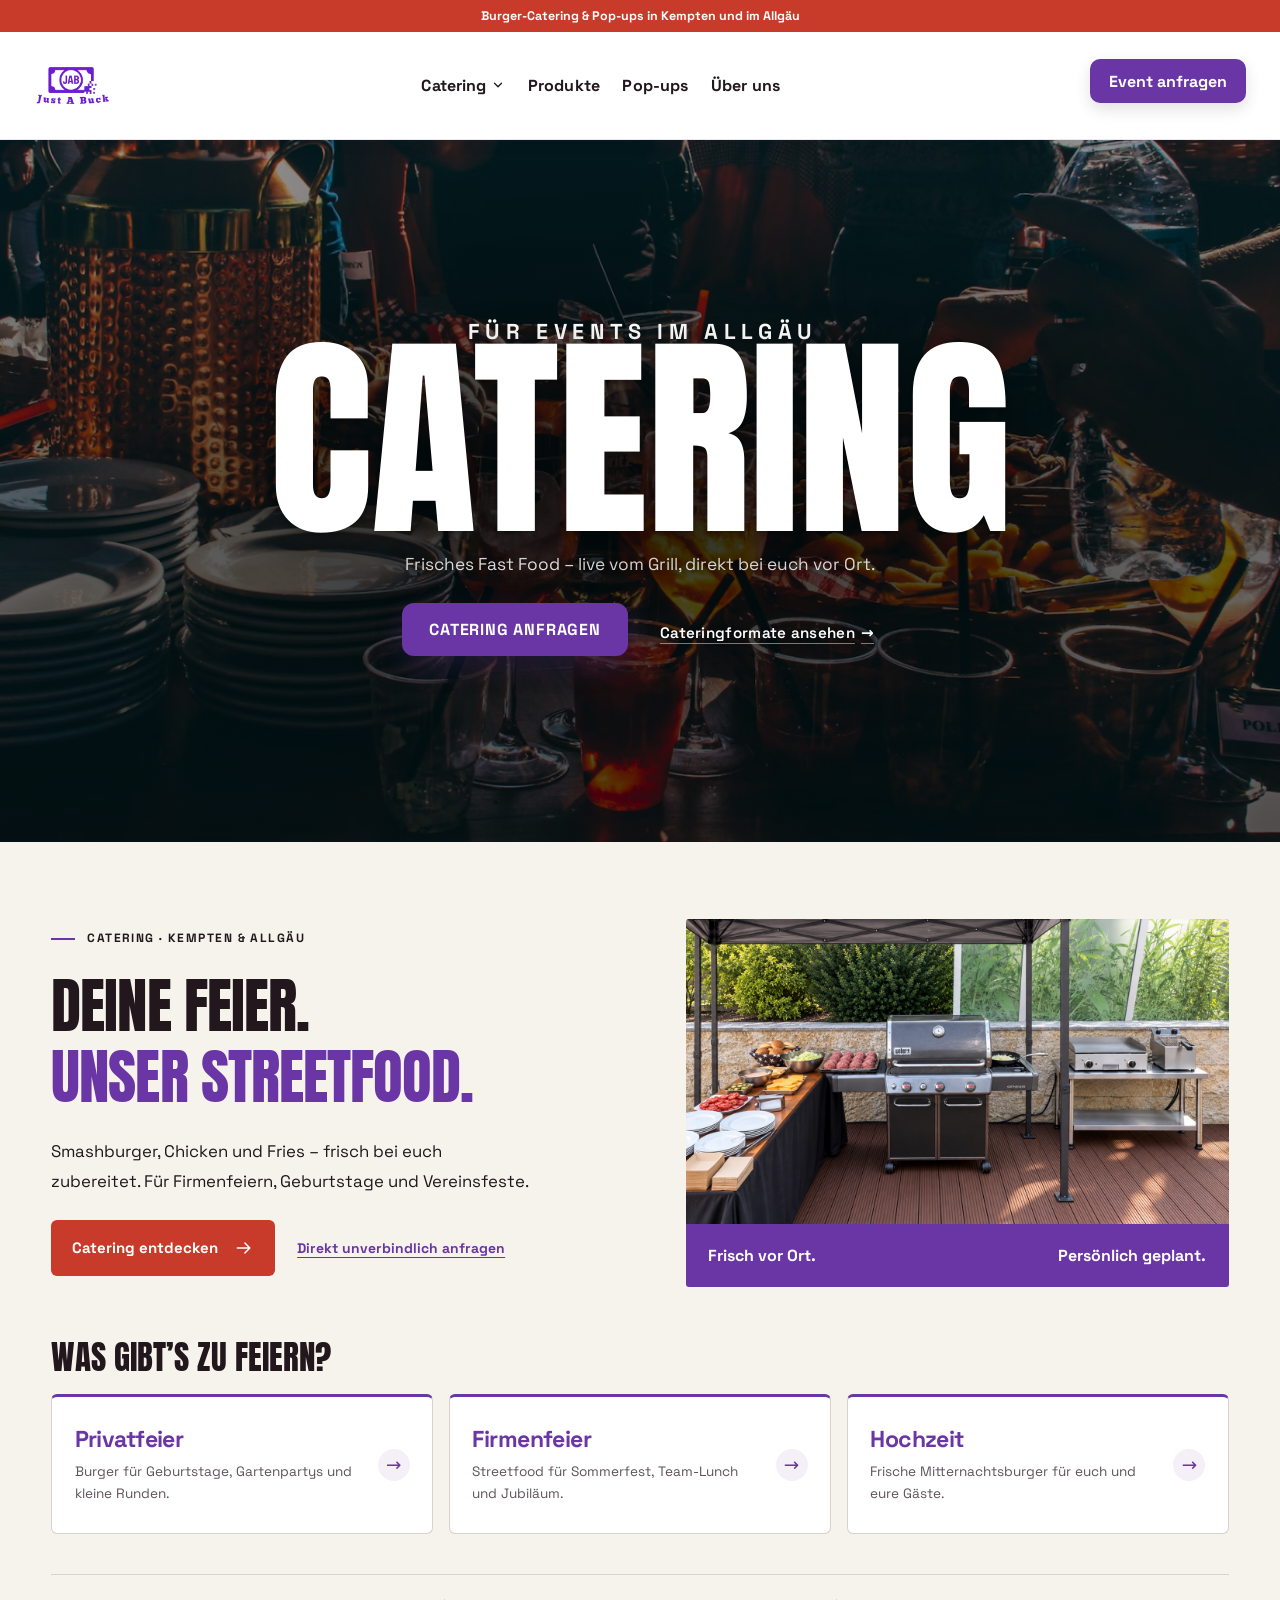
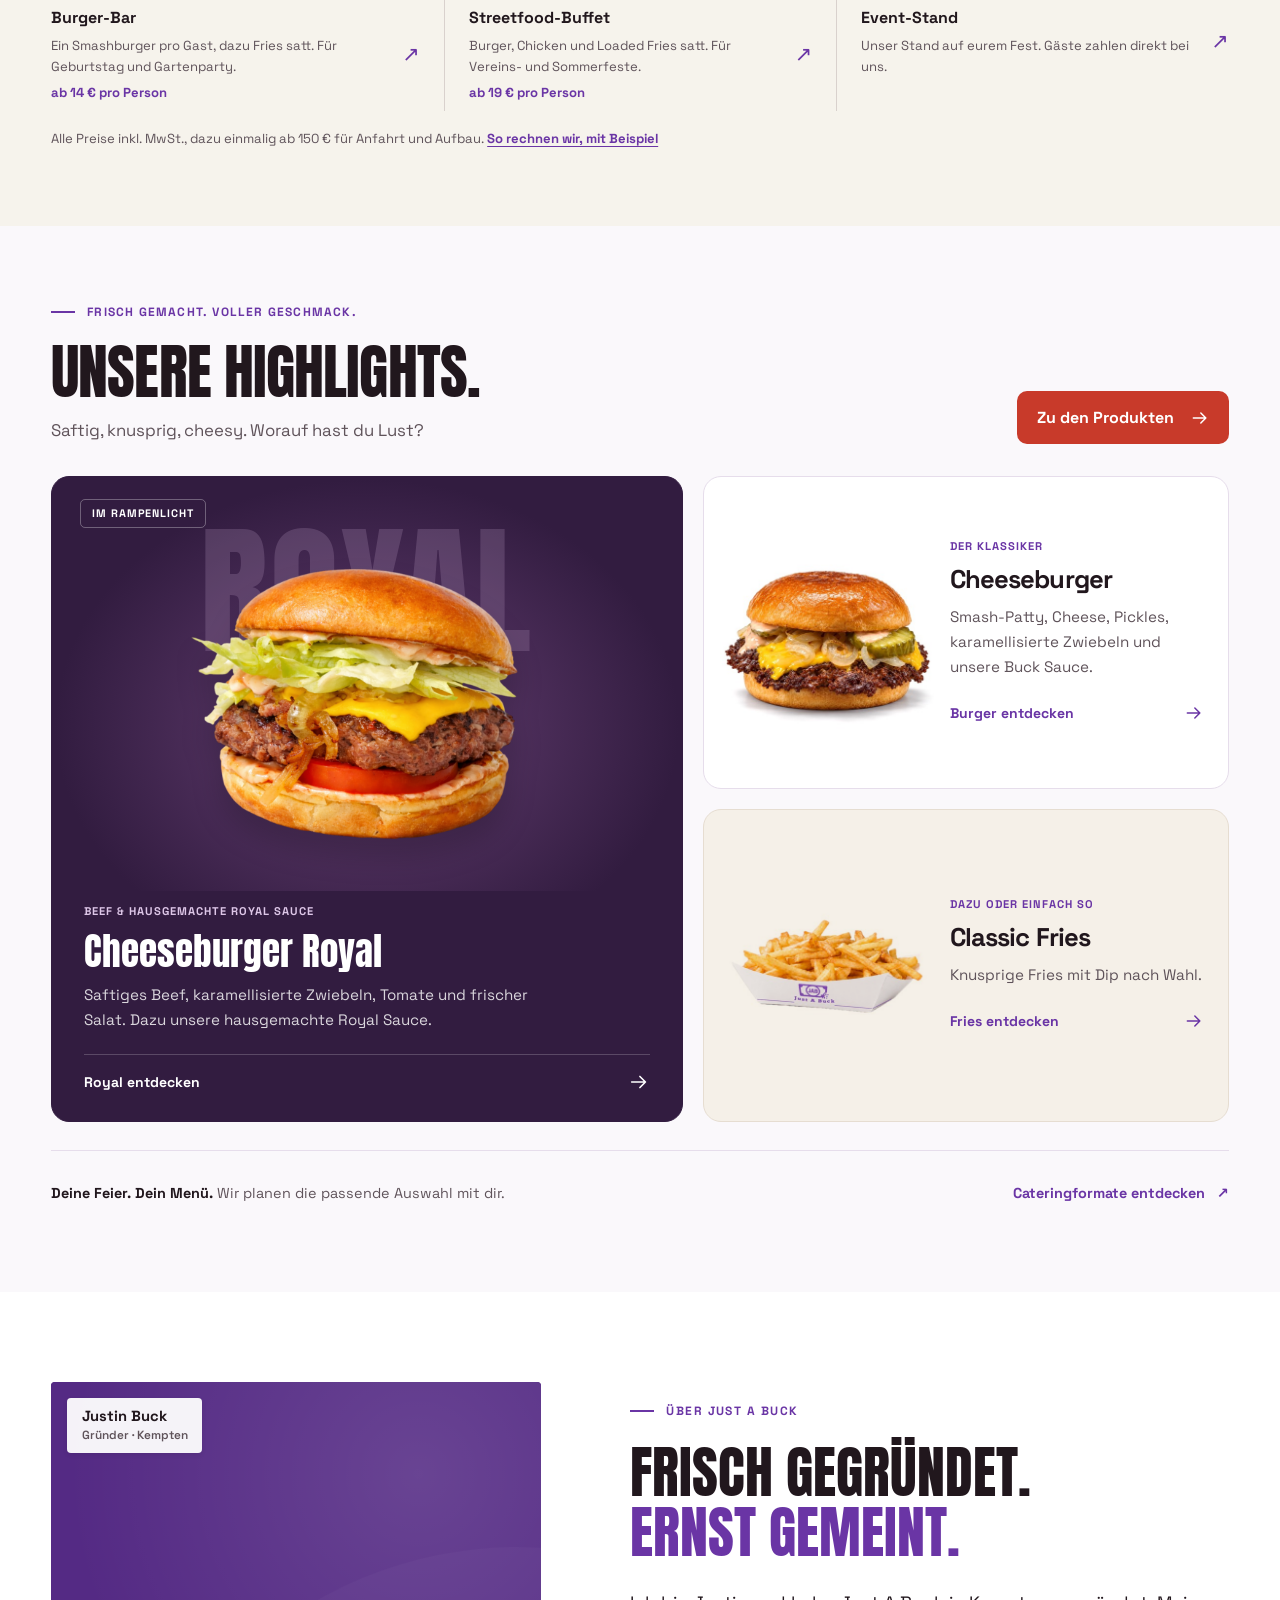
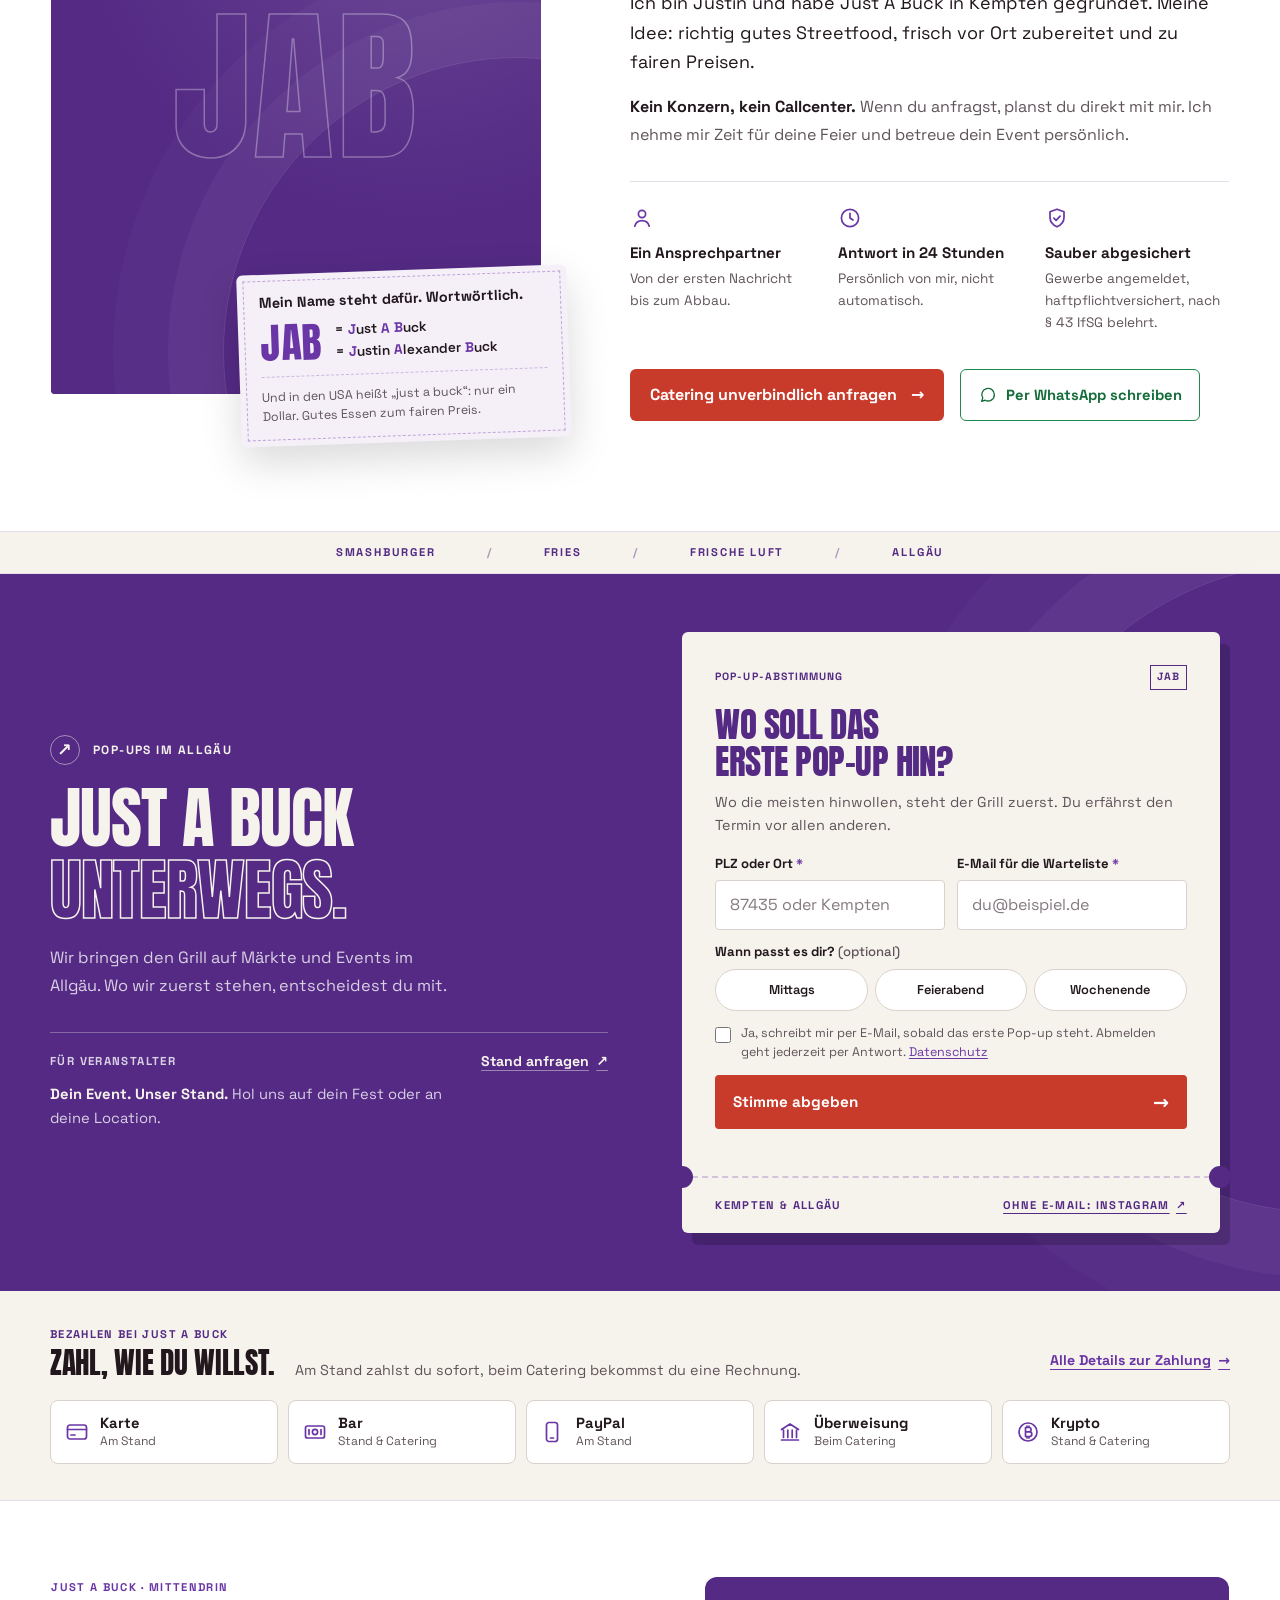
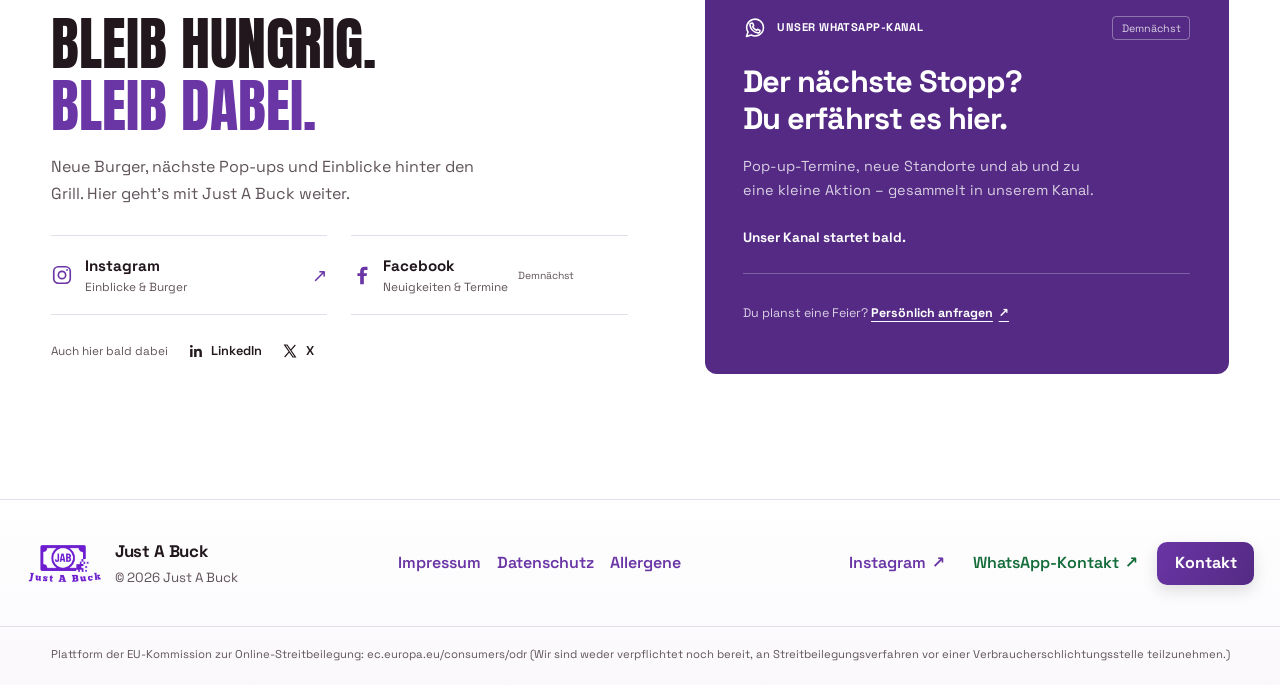
==== commit 7d90a454: "Catering-Leistung pro Gast zeigen, Pop-up-Bereich kürzen, Zahlungsleiste ergänzen - Formatkarten nen" ====
--- a/index.html
+++ b/index.html
@@ -140,13 +140,13 @@
         <ul id="catering-angebote" class="catering-teaser-options" aria-label="Unsere Cateringformate" role="list">
           <li>
             <a href="catering.html#burger-bar">
-              <span><strong>Burger-Bar</strong><span>Live gegrillt. Für Geburtstag und Gartenparty.</span><span class="catering-teaser-price">ab 14&nbsp;€ pro Person</span></span>
+              <span><strong>Burger-Bar</strong><span>Ein Smashburger pro Gast, dazu Fries satt. Für Geburtstag und Gartenparty.</span><span class="catering-teaser-price">ab 14&nbsp;€ pro Person</span></span>
               <span class="catering-teaser-arrow" aria-hidden="true">↗</span>
             </a>
           </li>
           <li>
             <a href="catering.html#streetfood-buffet">
-              <span><strong>Streetfood-Buffet</strong><span>Burger, Chicken und Loaded Fries für Vereins- und Sommerfeste.</span><span class="catering-teaser-price">ab 19&nbsp;€ pro Person</span></span>
+              <span><strong>Streetfood-Buffet</strong><span>Burger, Chicken und Loaded Fries satt. Für Vereins- und Sommerfeste.</span><span class="catering-teaser-price">ab 19&nbsp;€ pro Person</span></span>
               <span class="catering-teaser-arrow" aria-hidden="true">↗</span>
             </a>
           </li>
@@ -157,6 +157,7 @@
             </a>
           </li>
         </ul>
+        <p class="catering-teaser-note">Alle Preise inkl. MwSt., dazu einmalig ab 150&nbsp;€ für Anfahrt und Aufbau. <a href="catering.html#preise">So rechnen wir, mit Beispiel</a></p>
       </div>
     </section>
 
@@ -326,8 +327,7 @@
         <div class="popups-intro">
           <p class="popups-eyebrow"><span aria-hidden="true">↗</span> Pop-ups im Allgäu</p>
           <h2 id="locTitle">Just A Buck <span>unterwegs.</span></h2>
-          <p class="popups-description">Heißer Grill. Frische Burger. Gute Gesellschaft. Wir wollen mit Just A Buck auf die Märkte und Events im Allgäu. Wo wir zuerst auftauchen, entscheidest du mit.</p>
-          <a class="popups-menu-link" href="menu.html">Entdecke unsere Produkte <span aria-hidden="true">↗</span></a>
+          <p class="popups-description">Wir bringen den Grill auf Märkte und Events im Allgäu. Wo wir zuerst stehen, entscheidest du mit.</p>
         </div>
 
         <!-- Pop-up-Abstimmung mit Warteliste: Einträge kommen per Web3Forms als E-Mail mit dem Betreff
@@ -336,7 +336,7 @@
           <div class="popups-ticket-body">
             <p class="popups-ticket-label">Pop-up-Abstimmung <span aria-hidden="true">JAB</span></p>
             <h3 id="popupsVoteTitle">Wo soll das <span>erste Pop-up hin?</span></h3>
-            <p class="popups-date-note">Stimm für deinen Ort. Wo die meisten hinwollen, stellen wir den Grill zuerst auf. Dafür erfährst du den Termin vor allen anderen.</p>
+            <p class="popups-date-note">Wo die meisten hinwollen, steht der Grill zuerst. Du erfährst den Termin vor allen anderen.</p>
 
             <form id="popupVoteForm" class="popups-vote-form" action="https://api.web3forms.com/submit" method="post" aria-label="Für den Ort des ersten Pop-ups abstimmen">
               <input type="hidden" name="access_key" value="71d595b3-21dd-41f2-805b-842943262a0b">
@@ -344,28 +344,29 @@
               <input type="hidden" name="from_name" value="Just A Buck Pop-up-Abstimmung">
               <input type="checkbox" name="botcheck" hidden tabindex="-1" autocomplete="off">
 
-              <div class="popups-vote-field">
-                <label for="popupVotePlace">PLZ oder Ort <span aria-hidden="true">*</span></label>
-                <input id="popupVotePlace" name="Wunschort" type="text" required maxlength="80" autocomplete="off" placeholder="z. B. 87435 oder Kempten">
+              <div class="popups-vote-fields">
+                <div class="popups-vote-field">
+                  <label for="popupVotePlace">PLZ oder Ort <span aria-hidden="true">*</span></label>
+                  <input id="popupVotePlace" name="Wunschort" type="text" required maxlength="80" autocomplete="off" placeholder="87435 oder Kempten">
+                </div>
+                <div class="popups-vote-field">
+                  <label for="popupVoteEmail">E-Mail für die Warteliste <span aria-hidden="true">*</span></label>
+                  <input id="popupVoteEmail" name="email" type="email" required maxlength="120" autocomplete="email" placeholder="du@beispiel.de">
+                </div>
               </div>
 
               <fieldset class="popups-vote-times">
                 <legend>Wann passt es dir? <span>(optional)</span></legend>
                 <div class="popups-vote-chips">
-                  <label class="popups-vote-chip"><input type="checkbox" name="Wann: mittags unter der Woche" value="Ja"> Mittags (Mo–Fr)</label>
-                  <label class="popups-vote-chip"><input type="checkbox" name="Wann: nach Feierabend" value="Ja"> Feierabend</label>
-                  <label class="popups-vote-chip"><input type="checkbox" name="Wann: am Wochenende" value="Ja"> Wochenende</label>
+                  <label class="popups-vote-chip"><input type="checkbox" name="Wann: mittags unter der Woche" value="Ja" data-label="Mittags (Mo–Fr)"><span>Mittags</span></label>
+                  <label class="popups-vote-chip"><input type="checkbox" name="Wann: nach Feierabend" value="Ja"><span>Feierabend</span></label>
+                  <label class="popups-vote-chip"><input type="checkbox" name="Wann: am Wochenende" value="Ja"><span>Wochenende</span></label>
                 </div>
               </fieldset>
 
-              <div class="popups-vote-field">
-                <label for="popupVoteEmail">E-Mail für die Warteliste <span aria-hidden="true">*</span></label>
-                <input id="popupVoteEmail" name="email" type="email" required maxlength="120" autocomplete="email" placeholder="du@beispiel.de">
-              </div>
-
               <label class="popups-vote-consent">
                 <input id="popupVoteConsent" type="checkbox" name="Einwilligung" value="Ja, Ankündigung des ersten Pop-ups per E-Mail" required>
-                <span>Ja, sagt mir per E-Mail Bescheid, wenn das erste Pop-up steht. Abmelden geht jederzeit mit einer kurzen Antwort. Mehr in der <a href="datenschutz.html#popup-warteliste">Datenschutzerklärung</a>.</span>
+                <span>Ja, schreibt mir per E-Mail, sobald das erste Pop-up steht. Abmelden geht jederzeit per Antwort. <a href="datenschutz.html#popup-warteliste">Datenschutz</a></span>
               </label>
 
               <button id="popupVoteSubmit" class="popups-vote-submit" type="submit">Stimme abgeben <span aria-hidden="true">→</span></button>
@@ -377,56 +378,69 @@
               <p>Du stehst auf der Warteliste für <strong id="popupVoteSuccessPlace"></strong>. Sobald das erste Pop-up feststeht, schreiben wir dir.</p>
               <p>Bis dahin gibt’s Einblicke auf <a href="https://www.instagram.com/jstin.buck/" target="_blank" rel="noopener">Instagram <span aria-hidden="true">↗</span><span class="visually-hidden-new-tab"> (öffnet in einem neuen Tab)</span></a>.</p>
             </div>
-
-            <p id="popupVoteAlt" class="popups-vote-alt">Lieber ohne E-Mail? <a href="https://www.instagram.com/jstin.buck/" target="_blank" rel="noopener">Auf Instagram mitverfolgen <span aria-hidden="true">↗</span><span class="visually-hidden-new-tab"> (öffnet in einem neuen Tab)</span></a></p>
           </div>
           <div class="popups-ticket-stub">
             <span>Kempten &amp; Allgäu</span>
-            <span class="popups-ticket-mark" aria-hidden="true">✳︎</span>
-          </div>
-        </div>
-
-        <!-- Zahlungsarten am Stand; Details und Coin-Liste stehen auf zahlung.html. -->
-        <div class="popups-pay" aria-labelledby="popupsPayTitle">
-          <div class="popups-pay-copy">
-            <p class="popups-pay-label">Bezahlen am Stand</p>
-            <h3 id="popupsPayTitle">Zahl, wie du willst.</h3>
-            <p>Karte, Bar, PayPal oder Krypto. Ganz ohne Mindestbetrag.</p>
-            <a class="popups-pay-link" href="zahlung.html">Alle Zahlungsarten <span aria-hidden="true">↗</span></a>
-          </div>
-          <ul class="popups-pay-methods" role="list" aria-label="Zahlungsarten am Stand">
-            <li>
-              <svg width="28" height="28" viewBox="0 0 24 24" fill="none" stroke="currentColor" stroke-width="1.6" aria-hidden="true" focusable="false">
-                <rect x="2.5" y="5" width="19" height="14" rx="2.5" /><path d="M2.5 9.5h19M6 15h4" stroke-linecap="round" />
-              </svg>
-              <span>Karte</span>
-            </li>
-            <li>
-              <svg width="28" height="28" viewBox="0 0 24 24" fill="none" stroke="currentColor" stroke-width="1.6" aria-hidden="true" focusable="false">
-                <rect x="2.5" y="6" width="19" height="12" rx="2" /><circle cx="12" cy="12" r="2.6" /><path d="M6 9.5v5M18 9.5v5" stroke-linecap="round" />
-              </svg>
-              <span>Bar</span>
-            </li>
-            <li>
-              <svg width="28" height="28" viewBox="0 0 24 24" fill="none" stroke="currentColor" stroke-width="1.6" aria-hidden="true" focusable="false">
-                <rect x="6.5" y="2.5" width="11" height="19" rx="2.5" /><path d="M10.5 18h3" stroke-linecap="round" />
-              </svg>
-              <span>PayPal</span>
-            </li>
-            <li>
-              <span class="popups-pay-coin" aria-hidden="true">&#x20BF;</span>
-              <span>Krypto</span>
-            </li>
-          </ul>
-        </div>
-
-        <div class="popups-host">
-          <div class="popups-host-copy">
-            <h3>Dein Event. Unser Stand.</h3>
-            <p>Du hast die passende Veranstaltung oder Location? Lass uns gemeinsam etwas starten.</p>
-          </div>
-          <a class="popups-host-link" href="catering.html?format=event-stand#event-anfragen">Stand anfragen <span aria-hidden="true">↗</span></a>
-        </div>
+            <a id="popupVoteAlt" href="https://www.instagram.com/jstin.buck/" target="_blank" rel="noopener">Ohne E-Mail: Instagram <span aria-hidden="true">↗</span><span class="visually-hidden-new-tab"> (öffnet in einem neuen Tab)</span></a>
+          </div>
+        </div>
+
+        <!-- Kurzinfo neben dem Ticket: Stand-Anfrage für Veranstalter. -->
+        <div class="popups-facts">
+          <div class="popups-fact">
+            <div class="popups-fact-head">
+              <h3>Für Veranstalter</h3>
+              <a class="popups-fact-link" href="catering.html?format=event-stand#event-anfragen">Stand anfragen <span aria-hidden="true">↗</span></a>
+            </div>
+            <p><strong>Dein Event. Unser Stand.</strong> Hol uns auf dein Fest oder an deine Location.</p>
+          </div>
+        </div>
+      </div>
+    </section>
+
+    <!-- ZAHLUNGSARTEN: eigene Leiste für alle Zahlungsarten bei Just A Buck, am Stand und beim Catering.
+         Alle fünf Arten gleich dargestellt, die Kurzzeile sagt, wo sie gilt (Stand wie auf zahlung.html).
+         Details und Coin-Liste stehen auf zahlung.html. -->
+    <section id="bezahlen" class="pay-bar" aria-labelledby="payBarTitle">
+      <div class="pay-bar-inner">
+        <div class="pay-bar-copy">
+          <p class="pay-bar-label">Bezahlen bei Just A Buck</p>
+          <h2 id="payBarTitle">Zahl, wie du willst.</h2>
+          <p class="pay-bar-intro">Am Stand zahlst du sofort, beim Catering bekommst du eine Rechnung.</p>
+        </div>
+        <ul class="pay-bar-methods" role="list" aria-label="Zahlungsarten und wo sie gelten">
+          <li>
+            <svg width="24" height="24" viewBox="0 0 24 24" fill="none" stroke="currentColor" stroke-width="1.7" aria-hidden="true" focusable="false">
+              <rect x="2.5" y="5" width="19" height="14" rx="2.5" /><path d="M2.5 9.5h19M6 15h4" stroke-linecap="round" />
+            </svg>
+            <span><strong>Karte</strong><span>Am Stand</span></span>
+          </li>
+          <li>
+            <svg width="24" height="24" viewBox="0 0 24 24" fill="none" stroke="currentColor" stroke-width="1.7" aria-hidden="true" focusable="false">
+              <rect x="2.5" y="6" width="19" height="12" rx="2" /><circle cx="12" cy="12" r="2.6" /><path d="M6 9.5v5M18 9.5v5" stroke-linecap="round" />
+            </svg>
+            <span><strong>Bar</strong><span>Stand &amp; Catering</span></span>
+          </li>
+          <li>
+            <svg width="24" height="24" viewBox="0 0 24 24" fill="none" stroke="currentColor" stroke-width="1.7" aria-hidden="true" focusable="false">
+              <rect x="6.5" y="2.5" width="11" height="19" rx="2.5" /><path d="M10.5 18h3" stroke-linecap="round" />
+            </svg>
+            <span><strong>PayPal</strong><span>Am Stand</span></span>
+          </li>
+          <li>
+            <svg width="24" height="24" viewBox="0 0 24 24" fill="none" stroke="currentColor" stroke-width="1.7" aria-hidden="true" focusable="false">
+              <path d="M3.5 9.5 12 4l8.5 5.5M5.5 10v7.5m4.3-7.5v7.5m4.4-7.5v7.5m4.3-7.5v7.5M3.5 20h17" stroke-linecap="round" stroke-linejoin="round" />
+            </svg>
+            <span><strong>Überweisung</strong><span>Beim Catering</span></span>
+          </li>
+          <li>
+            <svg width="24" height="24" viewBox="0 0 24 24" fill="none" stroke="currentColor" stroke-width="1.7" aria-hidden="true" focusable="false">
+              <circle cx="12" cy="12" r="9" /><path d="M9.5 7.5h3.4a2.2 2.2 0 0 1 0 4.4H9.5Zm0 4.4h4a2.3 2.3 0 0 1 0 4.6h-4Zm0-4.4v9M11 6v1.5m0 9V18m2-12v1.5m0 9V18" stroke-linecap="round" stroke-linejoin="round" />
+            </svg>
+            <span><strong>Krypto</strong><span>Stand &amp; Catering</span></span>
+          </li>
+        </ul>
+        <a class="pay-bar-link" href="zahlung.html">Alle Details zur Zahlung <span aria-hidden="true">→</span></a>
       </div>
     </section>
 
--- a/css/site.css
+++ b/css/site.css
@@ -1247,6 +1247,9 @@
 .catering-teaser-options a > span:first-child > .catering-teaser-price{ margin-top:.3rem; color:var(--brand); font-weight:700; }
 .catering-teaser-arrow{ flex-shrink:0; color:var(--brand); font-size:1.3rem; }
 .catering-teaser-options a:hover strong{ color:var(--brand); }
+.catering-teaser-note{ margin:1.1rem 0 0; color:var(--muted); font-size:.82rem; line-height:1.6; }
+.catering-teaser-note a{ color:var(--brand); font-weight:700; text-decoration:underline; text-underline-offset:3px; }
+.catering-teaser-note a:focus-visible{ outline:3px solid var(--brand); outline-offset:3px; }
 .catering-direct-link:focus-visible,
 .catering-teaser-options a:focus-visible{ outline:3px solid var(--brand); outline-offset:5px; }
 /* Gemeinsamer Einstieg nach Anlass auf Startseite und Cateringseite. */
@@ -1398,7 +1401,7 @@
   --popups-paper:#f6f3ec;
   position:relative;
   overflow:hidden;
-  padding:0 1.5rem clamp(2.75rem,5vw,4.5rem);
+  padding:0 1.5rem clamp(2.5rem,4.5vw,4rem);
   color:var(--popups-paper);
   background:var(--brand-strong);
 }
@@ -1435,19 +1438,20 @@
 .popups-inner{
   position:relative;
   display:grid;
-  grid-template-columns:minmax(0,1.3fr) minmax(0,.9fr);
-  align-items:center;
-  gap:3.25rem clamp(2rem,5vw,5rem);
+  grid-template-columns:minmax(0,1fr) minmax(0,1fr);
+  grid-template-areas:"intro ticket" "facts ticket";
+  gap:2rem clamp(2rem,5vw,4.5rem);
   max-width:1180px;
   margin:0 auto;
-  padding-top:clamp(3rem,6vw,5.5rem);
-}
-.popups-intro{ min-width:0; }
+  padding-top:clamp(2.5rem,4.5vw,4rem);
+}
+/* Einstieg und Kurzinfos stehen links übereinander, mittig neben dem Ticket. */
+.popups-intro{ grid-area:intro; align-self:end; min-width:0; }
 .popups-eyebrow{
   display:flex;
   align-items:center;
   gap:.8rem;
-  margin:0 0 1.65rem;
+  margin:0 0 1.1rem;
   font-size:.75rem;
   font-weight:700;
   letter-spacing:.12em;
@@ -1463,10 +1467,10 @@
   font-size:1.1rem;
 }
 .popups-intro h2{
-  margin:0 0 1.65rem;
+  margin:0 0 1.1rem;
   color:var(--popups-paper);
   font-family:var(--font-display);
-  font-size:clamp(3rem,6.4vw,5.75rem);
+  font-size:clamp(2.8rem,5.2vw,4.6rem);
   line-height:1.08;
   font-weight:400;
   letter-spacing:-.015em;
@@ -1476,31 +1480,10 @@
 @supports (-webkit-text-stroke:1px white){
   .popups-intro h2 span{ color:transparent; -webkit-text-stroke:1.5px var(--popups-paper); }
 }
-.popups-description{ max-width:42ch; margin:0 0 1.5rem; color:var(--on-dark-muted); font-size:1.05rem; line-height:1.75; }
-.popups-menu-link,
-.popups-host-link{
-  display:inline-flex;
-  align-items:center;
-  justify-content:space-between;
-  gap:1.25rem;
-  min-height:48px;
-  font-weight:700;
-  line-height:1.4;
-}
-.popups-menu-link{
-  padding:.85rem 1.2rem;
-  color:var(--brand-strong);
-  background:var(--popups-paper);
-  border:1px solid var(--popups-paper);
-  border-radius:5px;
-  transition:transform .2s ease,box-shadow .2s ease;
-}
-.popups-menu-link:hover{ transform:translate(-2px,-2px); box-shadow:4px 4px 0 rgba(246,243,236,.3); }
-.popups-menu-link span,
-.popups-host-link span{ flex-shrink:0; font-size:1.3rem; }
-.popups-menu-link:focus-visible,
-.popups-host-link:focus-visible{ outline:3px solid var(--popups-paper); outline-offset:5px; }
+.popups-description{ max-width:40ch; margin:0; color:var(--on-dark-muted); font-size:1.02rem; line-height:1.7; }
 .popups-dates{
+  grid-area:ticket;
+  align-self:center;
   position:relative;
   min-width:0;
   margin:0 10px;
@@ -1510,13 +1493,13 @@
   box-shadow:10px 12px 0 rgba(0,0,0,.17);
   transform:rotate(2deg);
 }
-.popups-ticket-body{ padding:clamp(1.5rem,3vw,2.5rem); }
+.popups-ticket-body{ padding:clamp(1.4rem,2.6vw,2.1rem); }
 .popups-ticket-label{
   display:flex;
   align-items:center;
   justify-content:space-between;
   gap:1rem;
-  margin:0 0 2rem;
+  margin:0 0 1rem;
   color:var(--brand-strong);
   font-size:.66rem;
   font-weight:700;
@@ -1562,9 +1545,10 @@
   display:flex;
   justify-content:space-between;
   align-items:center;
-  gap:1rem;
-  min-height:76px;
-  padding:1rem clamp(1.5rem,3vw,2.5rem);
+  flex-wrap:wrap;
+  gap:0 1rem;
+  min-height:56px;
+  padding:.35rem clamp(1.4rem,2.6vw,2.1rem);
   border-top:2px dashed rgba(var(--brand-rgb),.25);
   color:var(--brand-strong);
   font-size:.7rem;
@@ -1585,13 +1569,19 @@
 }
 .popups-ticket-stub::before{ left:-11px; }
 .popups-ticket-stub::after{ right:-11px; }
-.popups-ticket-mark{ font-size:2rem; line-height:1; }
+.popups-ticket-stub a{ display:inline-flex; align-items:center; gap:.4rem; min-height:44px; text-decoration:underline; text-underline-offset:4px; }
+.popups-ticket-stub a[hidden]{ display:none; }
+.popups-ticket-stub a:hover{ color:var(--brand); }
+.popups-ticket-stub a:focus-visible{ outline:3px solid var(--brand); outline-offset:3px; }
 /* Pop-up-Abstimmung: Formular im Ticket, ungedreht, damit Eingaben ruhig wirken */
 .popups-dates.popups-vote{ transform:none; }
-.popups-dates.popups-vote h3{ font-size:clamp(2.2rem,3.2vw,3rem); }
-.popups-vote-form{ display:grid; gap:1rem; margin-top:1.5rem; }
+.popups-dates.popups-vote h3{ margin-bottom:.65rem; font-size:clamp(1.95rem,2.7vw,2.5rem); }
+.popups-vote .popups-date-note{ font-size:.9rem; line-height:1.6; }
+.popups-vote-form{ display:grid; gap:.85rem; margin-top:1.1rem; }
 .popups-vote-form[hidden], .popups-vote-success[hidden]{ display:none; }
-.popups-vote-field{ display:grid; gap:.4rem; }
+/* PLZ und E-Mail stehen nebeneinander, sobald das Ticket breit genug ist. */
+.popups-vote-fields{ display:grid; grid-template-columns:repeat(auto-fit,minmax(190px,1fr)); align-items:start; gap:.85rem .8rem; }
+.popups-vote-field{ display:grid; gap:.4rem; min-width:0; }
 .popups-vote-field label,
 .popups-vote-times legend{ color:var(--ink); font-size:.82rem; font-weight:700; line-height:1.4; }
 .popups-vote-field label span{ color:var(--brand); }
@@ -1612,26 +1602,30 @@
 .popups-vote-times{ min-width:0; margin:0; padding:0; border:0; }
 .popups-vote-times legend{ margin-bottom:.45rem; padding:0; }
 .popups-vote-times legend span{ color:var(--muted); font-weight:500; }
-.popups-vote-chips{ display:flex; flex-wrap:wrap; gap:.5rem; }
-.popups-vote-chip{
-  display:inline-flex;
+/* Zeitwünsche als drei gleich breite Schalter; das Kontrollkästchen liegt unsichtbar darüber. */
+.popups-vote-chips{ display:grid; grid-template-columns:repeat(3,minmax(0,1fr)); gap:.4rem; }
+.popups-vote-chip{ position:relative; display:block; min-width:0; }
+.popups-vote-chip input{ position:absolute; inset:0; width:100%; height:100%; margin:0; opacity:0; cursor:pointer; }
+.popups-vote-chip span{
+  display:flex;
   align-items:center;
-  gap:.45rem;
-  min-height:40px;
-  padding:.45rem .8rem;
+  justify-content:center;
+  min-height:42px;
+  padding:.4rem .5rem;
   border:1px solid #d9d1cd;
   border-radius:999px;
   background:#fff;
-  font-size:.82rem;
+  font-size:.8rem;
   font-weight:600;
-  cursor:pointer;
-  transition:border-color .2s ease, background .2s ease;
-}
-.popups-vote-chip input,
+  line-height:1.2;
+  text-align:center;
+  transition:border-color .2s ease, background .2s ease, color .2s ease;
+}
+.popups-vote-chip input:hover + span{ border-color:var(--brand); }
+.popups-vote-chip input:checked + span{ border-color:var(--brand); background:var(--brand); color:var(--on-color); }
+.popups-vote-chip input:focus-visible + span{ outline:3px solid var(--brand); outline-offset:2px; }
 .popups-vote-consent input{ flex-shrink:0; width:16px; height:16px; margin:0; accent-color:var(--brand); }
-.popups-vote-chip:has(input:checked){ border-color:var(--brand); background:var(--surface-brand); color:var(--brand-strong); }
-.popups-vote-chip:has(input:focus-visible){ outline:3px solid var(--brand); outline-offset:2px; }
-.popups-vote-consent{ display:flex; align-items:flex-start; gap:.6rem; color:var(--muted); font-size:.78rem; line-height:1.55; cursor:pointer; }
+.popups-vote-consent{ display:flex; align-items:flex-start; gap:.6rem; color:var(--muted); font-size:.78rem; line-height:1.5; cursor:pointer; }
 .popups-vote-consent input{ margin-top:.15rem; }
 .popups-vote-consent a{ color:var(--brand); text-decoration:underline; text-underline-offset:2px; }
 .popups-vote-submit{
@@ -1664,147 +1658,141 @@
 .popups-vote-success p + p{ margin-top:.3rem; }
 .popups-vote-success-title{ color:var(--brand-strong); font-weight:700; }
 .popups-vote-success:focus-visible{ outline:3px solid var(--brand); outline-offset:3px; }
-.popups-vote-alt{ margin:1.1rem 0 0; color:var(--muted); font-size:.8rem; line-height:1.5; }
-.popups-vote-alt a,
 .popups-vote-success a{ color:var(--brand-strong); font-weight:700; text-decoration:underline; text-underline-offset:3px; }
-.popups-host{
-  grid-column:1 / -1;
-  display:flex;
-  align-items:center;
-  justify-content:space-between;
-  gap:2rem;
-  padding-top:1.75rem;
-  border-top:1px solid rgba(246,243,236,.3);
-}
-.popups-host-copy{ min-width:0; }
-.popups-host h3{ margin:0 0 .35rem; font-size:1.3rem; line-height:1.4; font-weight:700; }
-.popups-host p{ max-width:62ch; margin:0; color:var(--on-dark-muted); font-size:.92rem; line-height:1.65; }
-.popups-host-link{
-  flex-shrink:0;
-  padding:.8rem 1.15rem;
-  border:1px solid rgba(246,243,236,.65);
-  border-radius:5px;
-  color:var(--popups-paper);
-  transition:background .2s ease,color .2s ease;
-}
-.popups-host-link:hover{ background:var(--popups-paper); color:var(--brand-strong); }
-/* Bezahlen am Stand: einheitliche Kacheln, Krypto wie jede andere Zahlungsart */
-.popups-pay{
-  grid-column:1 / -1;
-  display:grid;
-  grid-template-columns:minmax(0,.9fr) minmax(0,1.3fr);
-  align-items:center;
-  gap:2rem clamp(2rem,5vw,5rem);
-  padding-top:2.25rem;
-  border-top:1px solid rgba(246,243,236,.3);
-}
-.popups-pay-copy{ min-width:0; }
-.popups-pay-label{
-  margin:0 0 .9rem;
-  color:var(--on-dark-muted);
-  font-size:.72rem;
-  font-weight:700;
-  letter-spacing:.12em;
-  text-transform:uppercase;
-}
-.popups-pay h3{
-  margin:0 0 .75rem;
-  color:var(--popups-paper);
-  font-family:var(--font-display);
-  font-size:clamp(2rem,3.2vw,2.75rem);
-  line-height:1.08;
-  font-weight:400;
-  letter-spacing:-.01em;
-  text-transform:uppercase;
-}
-.popups-pay h3 + p{ max-width:40ch; margin:0 0 .75rem; color:var(--on-dark-muted); font-size:.95rem; line-height:1.65; }
-.popups-pay-link{
+/* Kurzinfo neben dem Ticket: Stand-Anfrage für Veranstalter als schlanke Zeile. */
+.popups-facts{ grid-area:facts; align-self:start; min-width:0; }
+.popups-fact{ padding:.4rem 0 1rem; border-top:1px solid rgba(246,243,236,.3); }
+.popups-fact:last-child{ padding-bottom:0; }
+.popups-fact-head{ display:flex; align-items:center; justify-content:space-between; gap:.25rem 1rem; min-height:44px; }
+.popups-fact h3{ margin:0; color:var(--on-dark-muted); font-size:.72rem; font-weight:700; letter-spacing:.12em; line-height:1.4; text-transform:uppercase; }
+.popups-fact-link{
   display:inline-flex;
   align-items:center;
-  gap:.6rem;
+  flex-shrink:0;
+  gap:.45rem;
   min-height:44px;
   color:var(--popups-paper);
+  font-size:.88rem;
   font-weight:700;
   text-decoration:underline;
   text-decoration-color:rgba(246,243,236,.45);
   text-underline-offset:4px;
   transition:text-decoration-color .2s ease;
 }
-.popups-pay-link:hover{ text-decoration-color:var(--popups-paper); }
-.popups-pay-link:focus-visible{ outline:3px solid var(--popups-paper); outline-offset:5px; }
-.popups-pay-methods{
-  display:grid;
-  grid-template-columns:repeat(4,minmax(0,1fr));
-  gap:.9rem;
-  margin:0;
-  padding:0;
-  list-style:none;
-}
-.popups-pay-methods li{
-  display:flex;
-  flex-direction:column;
-  justify-content:space-between;
-  gap:1.75rem;
-  min-width:0;
-  min-height:128px;
-  padding:1.1rem;
-  border:1px solid rgba(246,243,236,.3);
-  border-radius:6px;
-  font-size:.9rem;
-  font-weight:700;
-  line-height:1.3;
-}
-.popups-pay-methods svg{ flex-shrink:0; }
-.popups-pay-coin{
-  display:grid;
-  place-items:center;
-  width:28px;
-  height:28px;
-  border:1.6px solid currentColor;
-  border-radius:50%;
-  font-size:.95rem;
-  line-height:1;
-}
+.popups-fact-link:hover{ text-decoration-color:var(--popups-paper); }
+.popups-fact-link:focus-visible{ outline:3px solid var(--popups-paper); outline-offset:4px; }
+.popups-fact p{ max-width:46ch; margin:0; color:var(--on-dark-muted); font-size:.92rem; line-height:1.6; }
+.popups-fact p strong{ color:var(--popups-paper); }
 @media (max-width:1050px){
-  .popups-inner{ gap:2.75rem 2rem; grid-template-columns:minmax(0,1.15fr) minmax(0,1fr); }
-  .popups-intro h2{ font-size:clamp(3rem,6.1vw,4.75rem); }
-  .popups-ticket-body{ padding:1.5rem; }
+  .popups-inner{ gap:1.75rem 2rem; }
+  .popups-intro h2{ font-size:clamp(2.6rem,5.6vw,4rem); }
+  .popups-ticket-body{ padding:1.4rem; }
 }
 @media (max-width:700px){
-  .popups-section{ padding:0 1.25rem 2.75rem; }
+  .popups-section{ padding:0 1.25rem 2.5rem; }
   .popups-strip{ margin:0 -1.25rem; padding:.8rem 1.25rem; gap:.65rem; font-size:.57rem; letter-spacing:.08em; }
   .popups-strip span + span::before{ margin-right:.65rem; }
-  .popups-inner{ grid-template-columns:minmax(0,1fr); gap:2.5rem; padding-top:2.75rem; }
-  .popups-intro h2{ font-size:clamp(3.4rem,14.3vw,5.75rem); }
-  .popups-eyebrow{ margin-bottom:1.25rem; }
+  .popups-inner{ grid-template-columns:minmax(0,1fr); grid-template-areas:"intro" "ticket" "facts"; gap:1.75rem; padding-top:2.25rem; }
+  .popups-intro h2{ font-size:clamp(2.9rem,12.5vw,4.5rem); }
+  .popups-eyebrow{ margin-bottom:1rem; }
   .popups-description{ font-size:1rem; }
-  .popups-dates{ width:calc(100% - 20px); max-width:420px; margin:.3rem auto; transform:rotate(1deg); }
-  .popups-ticket-body{ padding:1.6rem; }
+  .popups-dates{ width:calc(100% - 20px); max-width:440px; margin:0 auto; transform:rotate(1deg); }
+  .popups-ticket-body{ padding:1.35rem; }
   .popups-dates h3{ font-size:2.8rem; }
-  .popups-dates.popups-vote h3{ font-size:2.35rem; }
-  .popups-ticket-label{ margin-bottom:1.5rem; }
-  .popups-host{ flex-direction:column; align-items:flex-start; gap:1.25rem; }
-}
-@media (max-width:900px){
-  .popups-pay{ grid-template-columns:minmax(0,1fr); gap:1.5rem; }
-}
-@media (max-width:520px){
-  .popups-pay-methods{ grid-template-columns:repeat(2,minmax(0,1fr)); }
-  .popups-pay-methods li{ min-height:108px; gap:1.25rem; }
+  .popups-dates.popups-vote h3{ font-size:2.1rem; }
+  .popups-ticket-stub{ padding:.35rem 1.35rem; }
+}
+@media (max-width:420px){
+  .popups-vote-chip span{ padding:.4rem .3rem; font-size:.76rem; }
 }
 @media (max-width:360px){
   .popups-strip{ gap:.5rem; font-size:.52rem; }
   .popups-strip span + span::before{ margin-right:.5rem; }
-  .popups-ticket-body{ padding:1.25rem; }
-  .popups-ticket-stub{ padding:1rem 1.25rem; }
+  .popups-ticket-body{ padding:1.15rem; }
+  .popups-ticket-stub{ padding:.35rem 1.15rem; }
+  .popups-vote-chip span{ padding:.4rem .2rem; font-size:.72rem; }
 }
 @media (prefers-reduced-motion:reduce){
-  .popups-menu-link,.popups-host-link,.popups-pay-link{ transition:none; }
-  .popups-menu-link:hover{ transform:none; }
+  .popups-fact-link,.popups-vote-chip span{ transition:none; }
 }
 @media (forced-colors:active){
   .popups-intro h2 span{ color:CanvasText; -webkit-text-stroke:0; }
   .popups-dates{ border:1px solid CanvasText; }
+}
+
+/* =========================
+   Zahlungsarten-Leiste (unter den Pop-ups)
+   ========================= */
+/* Eigene schmale Leiste: Überschrift, vier gleich gestaltete Zahlungsarten, Link zur Zahlungsseite.
+   Krypto steht wie jede andere Zahlungsart in der Reihe. */
+.pay-bar{
+  padding:clamp(1.5rem,3vw,2.25rem) 1.5rem;
+  border-bottom:1px solid var(--line);
+  background:#f6f3ec;
+  color:var(--ink);
+  scroll-margin-top:150px;
+}
+.pay-bar-inner{
+  display:grid;
+  grid-template-columns:minmax(0,1fr) auto;
+  grid-template-areas:"copy link" "methods methods";
+  align-items:end;
+  gap:1.1rem 1.5rem;
+  max-width:1180px;
+  margin:0 auto;
+}
+.pay-bar-copy{ grid-area:copy; display:flex; flex-wrap:wrap; align-items:baseline; gap:.2rem 1.25rem; min-width:0; }
+.pay-bar-label{ flex-basis:100%; margin:0 0 .1rem; color:var(--brand-strong); font-size:.7rem; font-weight:700; letter-spacing:.12em; line-height:1.4; text-transform:uppercase; }
+.pay-bar h2{ margin:0; color:var(--ink); font-family:var(--font-display); font-size:clamp(1.6rem,2.3vw,2rem); font-weight:400; letter-spacing:-.01em; line-height:1.1; text-transform:uppercase; }
+.pay-bar-intro{ margin:0; color:var(--muted); font-size:.9rem; line-height:1.5; }
+.pay-bar-methods{ grid-area:methods; display:grid; grid-template-columns:repeat(5,minmax(0,1fr)); gap:.6rem; margin:0; padding:0; list-style:none; }
+.pay-bar-methods li{
+  display:flex;
+  align-items:center;
+  gap:.7rem;
+  min-width:0;
+  min-height:64px;
+  padding:.65rem .85rem;
+  border:1px solid #d9d1cd;
+  border-radius:8px;
+  background:var(--surface);
+}
+.pay-bar-methods svg{ flex-shrink:0; color:var(--brand); }
+.pay-bar-methods li > span{ min-width:0; }
+.pay-bar-methods strong{ display:block; font-size:.92rem; line-height:1.3; }
+.pay-bar-methods li > span > span{ display:block; color:var(--muted); font-size:.76rem; line-height:1.35; }
+.pay-bar-link{
+  grid-area:link;
+  display:inline-flex;
+  align-items:center;
+  gap:.45rem;
+  min-height:44px;
+  color:var(--brand);
+  font-size:.88rem;
+  font-weight:700;
+  white-space:nowrap;
+  text-decoration:underline;
+  text-underline-offset:4px;
+}
+.pay-bar-link:hover{ color:var(--brand-strong); }
+.pay-bar-link:focus-visible{ outline:3px solid var(--brand); outline-offset:4px; }
+/* Schmaler als fünf Kacheln nebeneinander: eine Liste in einer Karte, rechts steht, wo die Zahlungsart gilt. */
+@media (max-width:960px){
+  .pay-bar-methods{ grid-template-columns:minmax(0,1fr); gap:0; border:1px solid #d9d1cd; border-radius:8px; background:var(--surface); overflow:hidden; }
+  .pay-bar-methods li{ min-height:52px; padding:.6rem .95rem; border:0; border-radius:0; background:none; }
+  .pay-bar-methods li + li{ border-top:1px solid var(--line); }
+  .pay-bar-methods li > span{ display:flex; flex:1; align-items:center; justify-content:space-between; gap:1rem; }
+  .pay-bar-methods li > span > span{ font-size:.82rem; text-align:right; }
+}
+@media (max-width:700px){
+  .pay-bar{ padding:1.5rem 1.25rem 1.6rem; }
+}
+@media (max-width:560px){
+  .pay-bar-inner{ grid-template-columns:minmax(0,1fr); grid-template-areas:"copy" "methods" "link"; gap:.9rem; }
+  .pay-bar-link{ justify-self:start; }
+}
+@media (forced-colors:active){
+  .pay-bar-methods li{ border-color:CanvasText; }
 }
 
 /* =========================
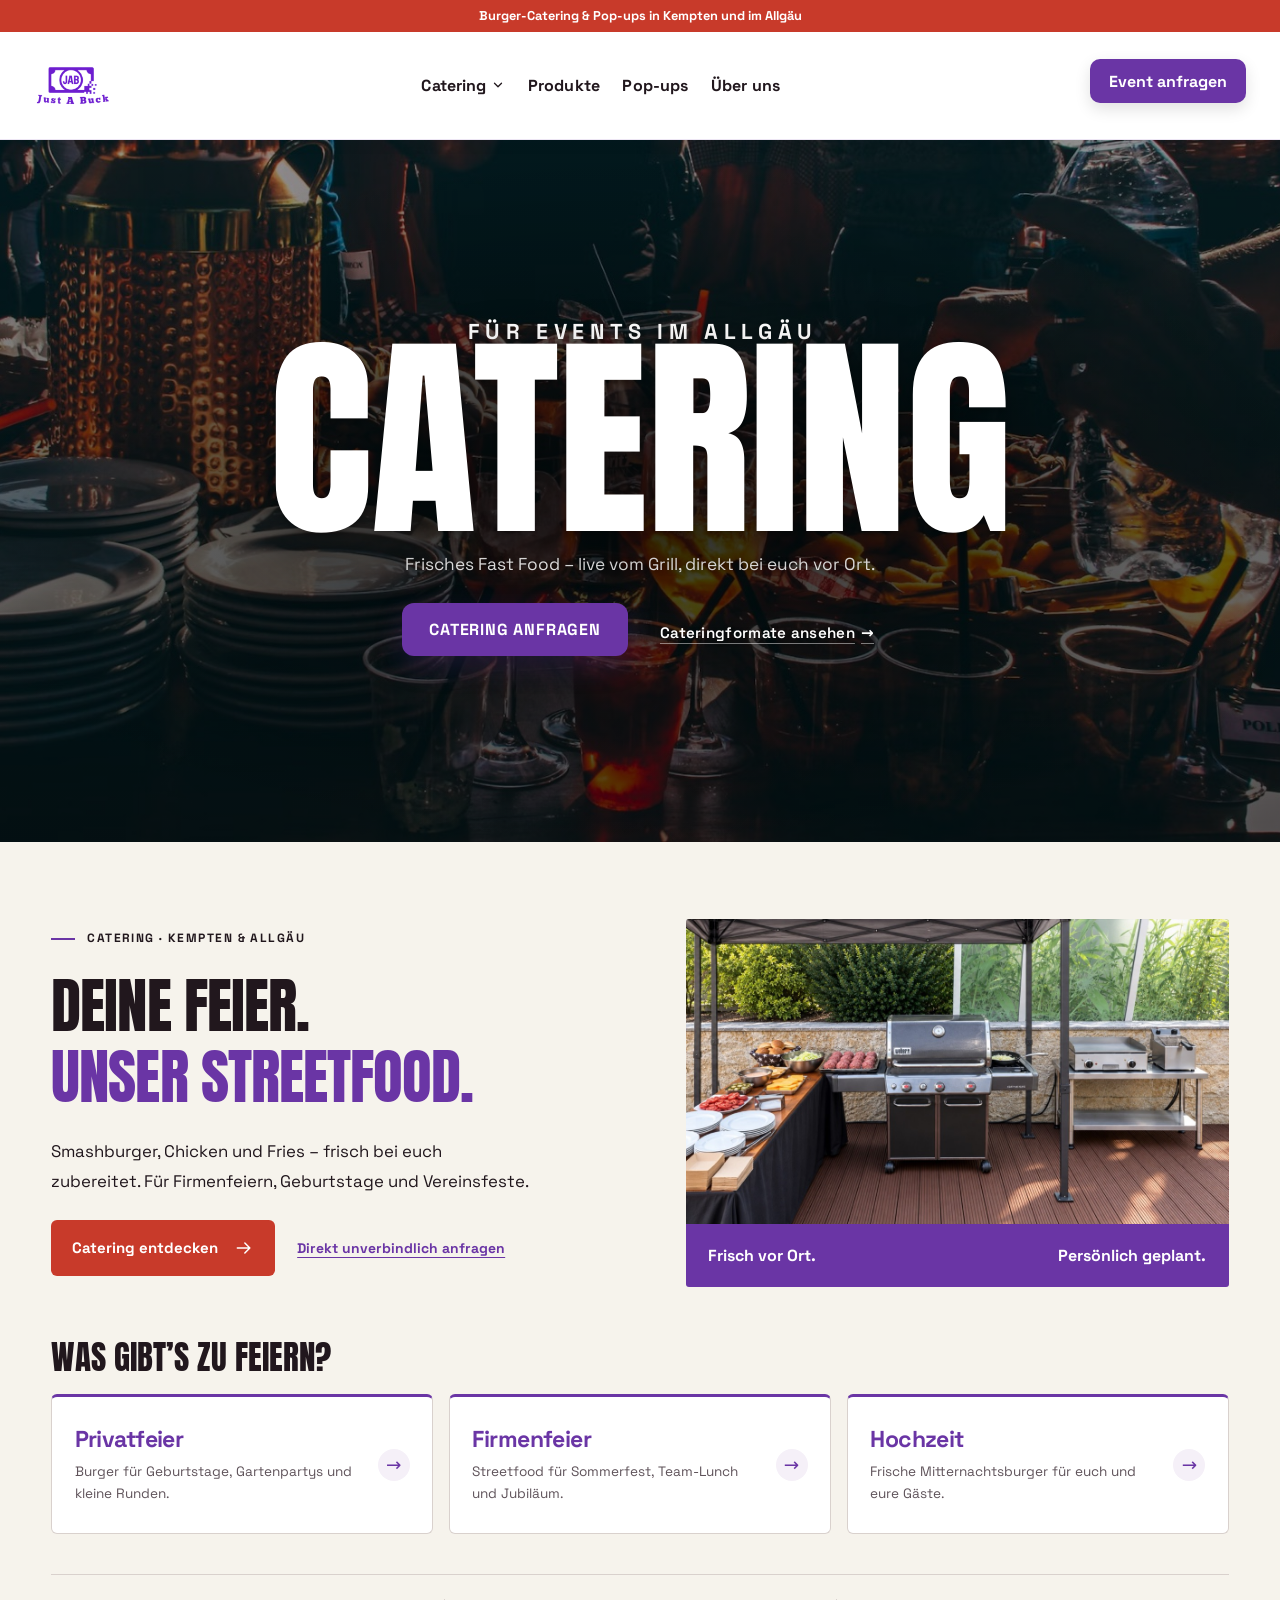
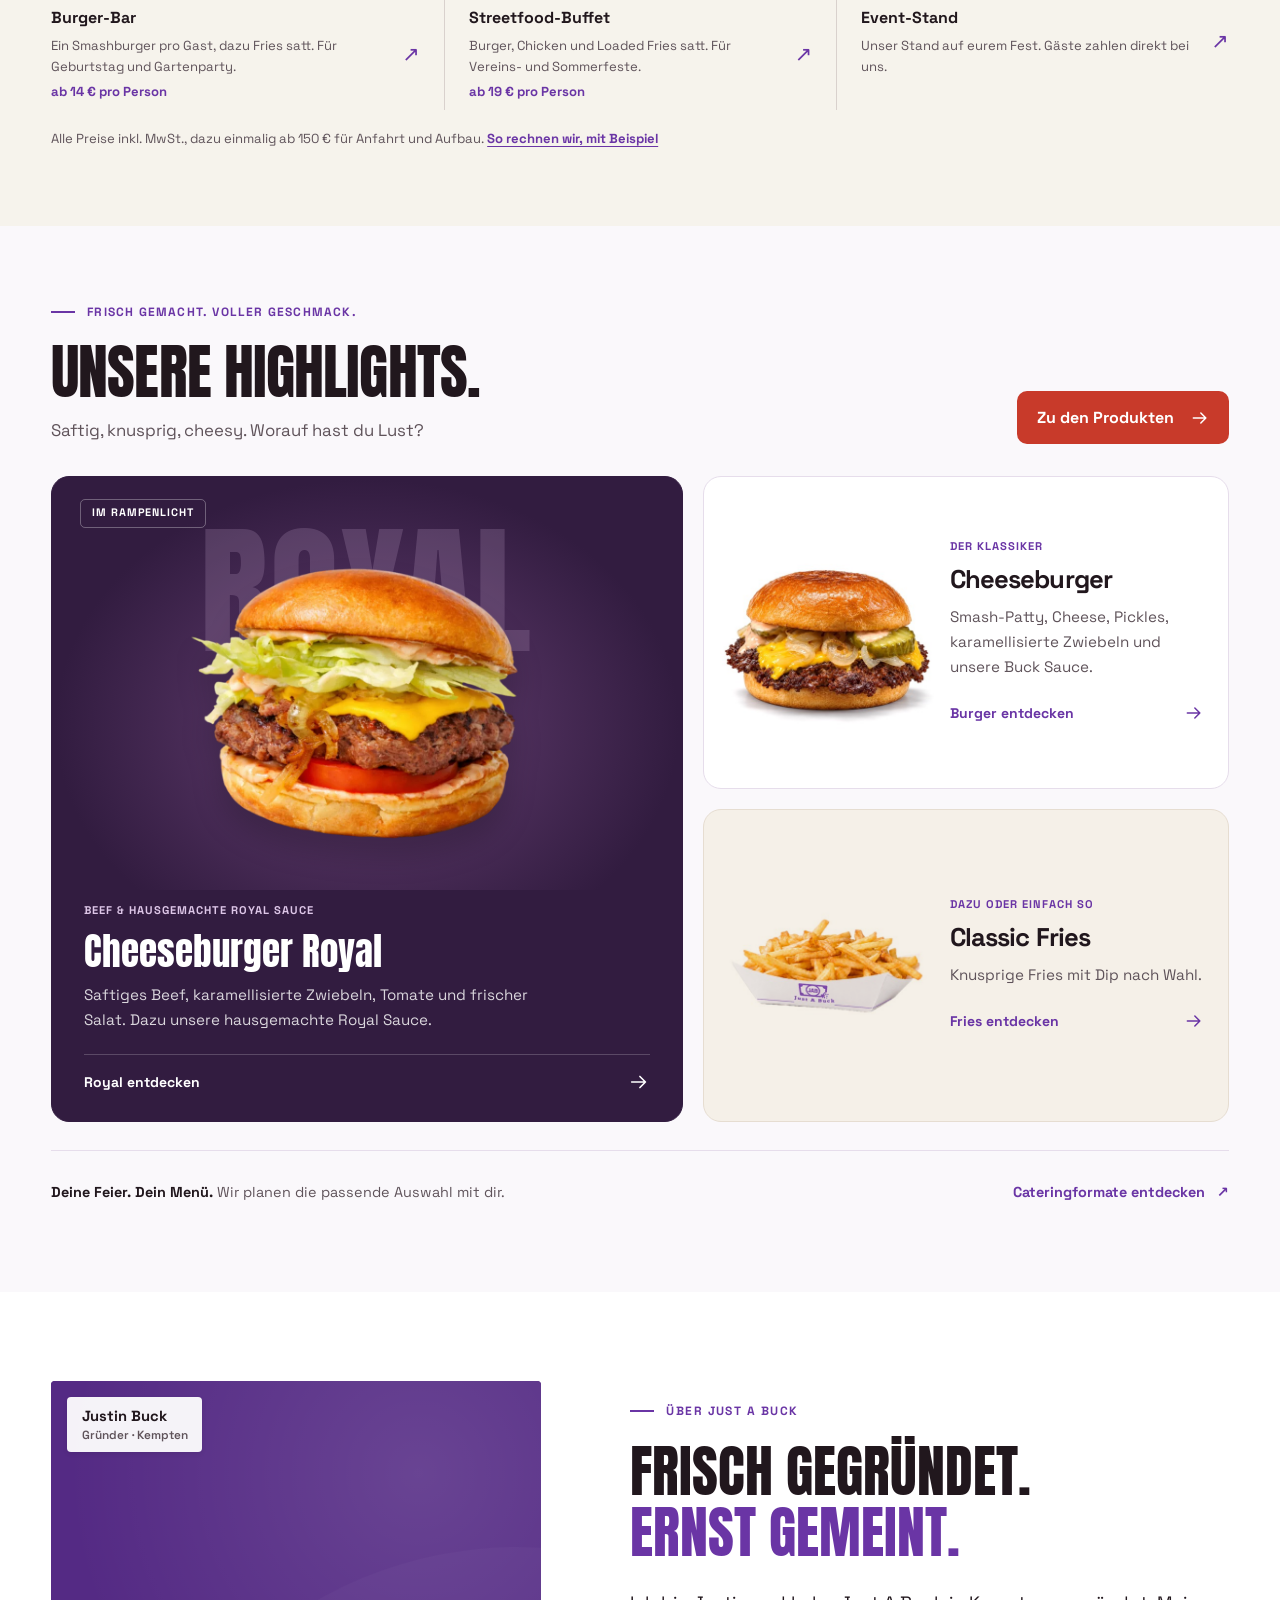
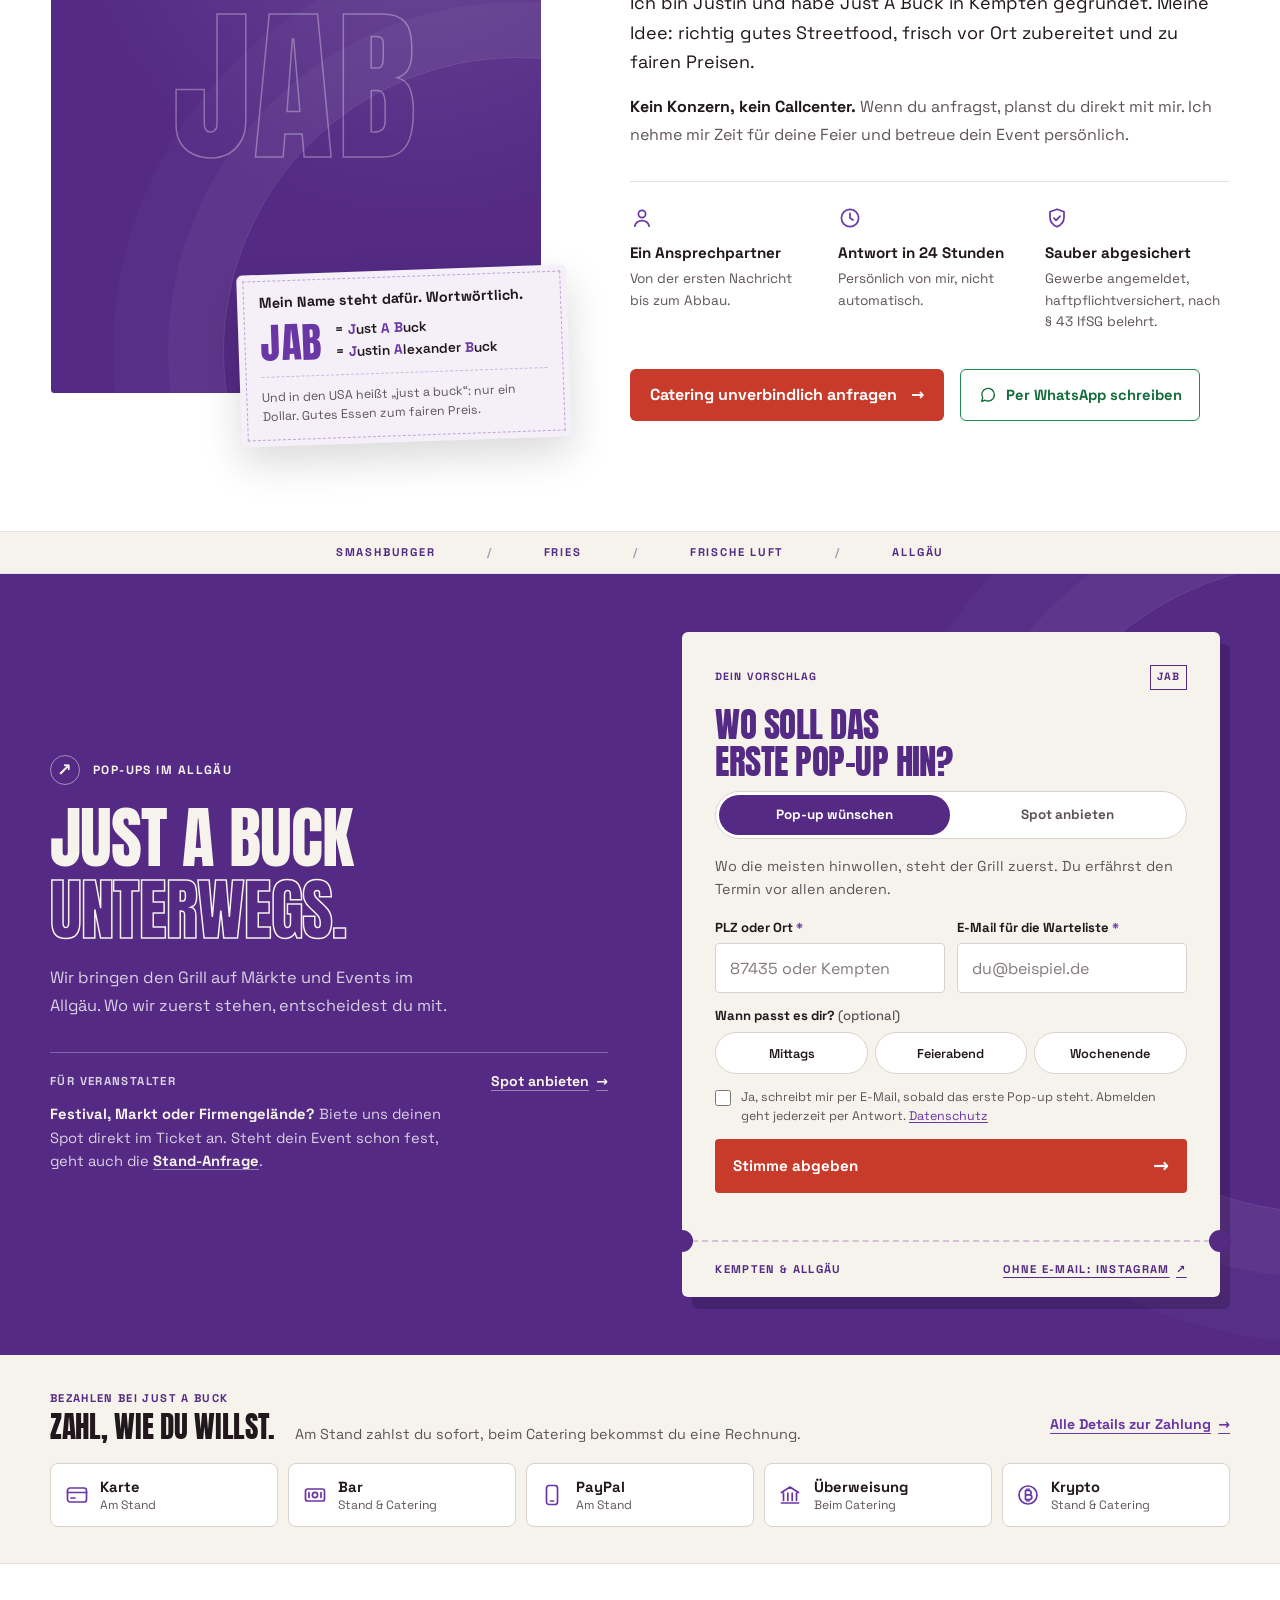
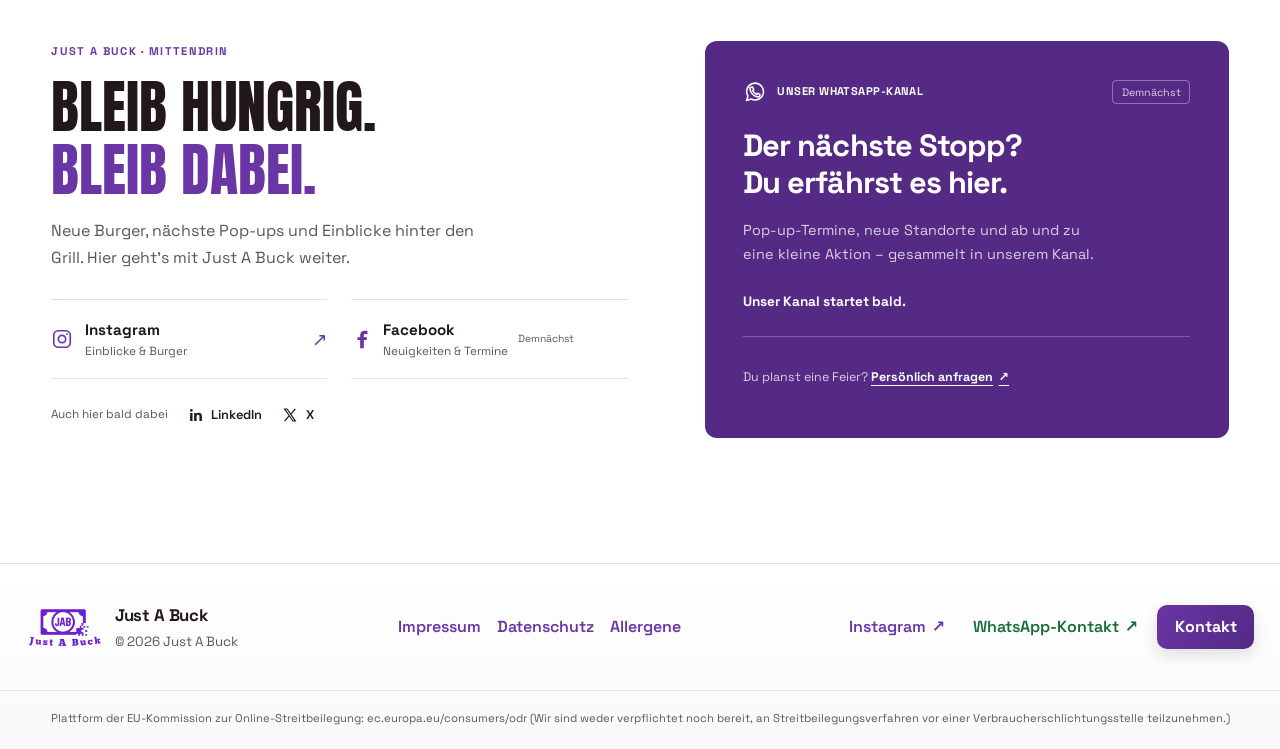
==== commit ef24c0e2: "Aufräumen, Spot-Formular im Pop-up-Ticket und SEO-Grundlagen - Nicht verlinkte Merch- und Speisekart" ====
--- a/index.html
+++ b/index.html
@@ -4,16 +4,21 @@
   <meta charset="UTF-8" />
   <meta name="viewport" content="width=device-width, initial-scale=1" />
 
-  <title>Just A Buck – Smashburger, Loaded Fries & Fried Chicken</title>
-  <meta name="description" content="Just A Buck: ehrliches Fastfood aus Kempten – Smashburger, Loaded Fries & Fried Chicken. Frisch, bezahlbar, handgemacht." />
+  <title>Burger-Catering in Kempten &amp; im Allgäu | Just A Buck</title>
+  <meta name="description" content="Burger-Catering in Kempten und im Allgäu: Smashburger, Chicken und Fries, frisch bei euch vor Ort gegrillt. Für Privatfeier, Firmenfeier und Hochzeit, ab 14 € pro Person." />
   <link rel="canonical" href="https://justabuck.de/" />
 
   <!-- Open Graph / Social -->
   <meta property="og:type" content="website" />
-  <meta property="og:title" content="Just A Buck" />
-  <meta property="og:description" content="Smashburger, Loaded Fries & Fried Chicken – ehrlich, frisch, bezahlbar." />
-  <meta property="og:image" content="assets/images/catering.jpg" />
+  <meta property="og:site_name" content="Just A Buck" />
+  <meta property="og:locale" content="de_DE" />
+  <meta property="og:title" content="Just A Buck – Burger-Catering &amp; Pop-ups im Allgäu" />
+  <meta property="og:description" content="Smashburger, Chicken und Fries, frisch bei euch vor Ort gegrillt. Für Privatfeier, Firmenfeier und Hochzeit in Kempten und im Allgäu." />
+  <meta property="og:image" content="https://justabuck.de/assets/images/og-image.jpg" />
+  <meta property="og:image:width" content="1200" />
+  <meta property="og:image:height" content="630" />
   <meta property="og:url" content="https://justabuck.de/" />
+  <meta name="twitter:card" content="summary_large_image" />
   <meta name="theme-color" content="#6A35A5" />
 
   <link rel="icon" type="image/png" href="assets/images/logo.png" />
@@ -108,7 +113,7 @@
           </div>
           <figure class="catering-photo">
             <img src="assets/images/catering-setup.jpg" alt="Catering-Aufbau unter einem Pavillon mit Grill, Burger-Zutaten und Fritteuse"
-                 loading="lazy" width="1400" height="788">
+                 loading="lazy" width="1200" height="675">
             <figcaption><span>Frisch vor Ort.</span><span>Persönlich geplant.</span></figcaption>
           </figure>
         </div>
@@ -184,8 +189,8 @@
               <div class="highlight-visual highlight-visual--royal">
                 <span class="highlight-label">Im Rampenlicht</span>
                 <span class="highlight-wordmark" aria-hidden="true">Royal</span>
-                <img src="assets/images/ceeseburger-royal.png" alt="Cheeseburger Royal mit Salat, Tomate und karamellisierten Zwiebeln"
-                     loading="lazy" decoding="async" width="1536" height="1024">
+                <img src="assets/images/cheeseburger-royal.webp" alt="Cheeseburger Royal mit Salat, Tomate und karamellisierten Zwiebeln"
+                     loading="lazy" decoding="async" width="1200" height="800">
               </div>
               <div class="highlight-copy">
                 <p class="highlight-category">Beef &amp; hausgemachte Royal Sauce</p>
@@ -330,12 +335,21 @@
           <p class="popups-description">Wir bringen den Grill auf Märkte und Events im Allgäu. Wo wir zuerst stehen, entscheidest du mit.</p>
         </div>
 
-        <!-- Pop-up-Abstimmung mit Warteliste: Einträge kommen per Web3Forms als E-Mail mit dem Betreff
-             „Pop-up-Stimme: <Ort>“ an. Sobald der erste Termin feststeht, Ort, Datum und Uhrzeit hier zeigen. -->
-        <div class="popups-dates popups-vote" aria-labelledby="popupsVoteTitle">
+        <!-- Ticket mit zwei Wegen: „Pop-up wünschen“ (Abstimmung mit Warteliste, Betreff „Pop-up-Stimme: <Ort>“)
+             und „Spot anbieten“ (Vorschlag von Veranstaltern und Flächenbesitzern, Betreff „Spot-Vorschlag: …“).
+             Beide gehen per Web3Forms als E-Mail ein. Sobald der erste Termin feststeht, Ort, Datum und Uhrzeit hier zeigen. -->
+        <div id="popupTicket" class="popups-dates popups-vote" aria-labelledby="popupsVoteTitle">
           <div class="popups-ticket-body">
-            <p class="popups-ticket-label">Pop-up-Abstimmung <span aria-hidden="true">JAB</span></p>
+            <p class="popups-ticket-label">Dein Vorschlag <span aria-hidden="true">JAB</span></p>
             <h3 id="popupsVoteTitle">Wo soll das <span>erste Pop-up hin?</span></h3>
+
+            <fieldset class="popups-mode">
+              <legend class="visually-hidden-new-tab">Was trifft auf dich zu?</legend>
+              <label><input id="popupModeVote" type="radio" name="popupMode" value="vote" checked><span>Pop-up wünschen</span></label>
+              <label><input id="popupModeSpot" type="radio" name="popupMode" value="spot"><span>Spot anbieten</span></label>
+            </fieldset>
+
+            <div class="popups-panel popups-panel--vote">
             <p class="popups-date-note">Wo die meisten hinwollen, steht der Grill zuerst. Du erfährst den Termin vor allen anderen.</p>
 
             <form id="popupVoteForm" class="popups-vote-form" action="https://api.web3forms.com/submit" method="post" aria-label="Für den Ort des ersten Pop-ups abstimmen">
@@ -378,6 +392,71 @@
               <p>Du stehst auf der Warteliste für <strong id="popupVoteSuccessPlace"></strong>. Sobald das erste Pop-up feststeht, schreiben wir dir.</p>
               <p>Bis dahin gibt’s Einblicke auf <a href="https://www.instagram.com/jstin.buck/" target="_blank" rel="noopener">Instagram <span aria-hidden="true">↗</span><span class="visually-hidden-new-tab"> (öffnet in einem neuen Tab)</span></a>.</p>
             </div>
+            </div>
+
+            <div class="popups-panel popups-panel--spot">
+              <p class="popups-date-note">Festival, Markt, Firmengelände oder Laden mit Platz davor? Sag uns, wo wir stehen könnten. Antwort in 24&nbsp;Stunden.</p>
+
+              <form id="popupSpotForm" class="popups-vote-form" action="https://api.web3forms.com/submit" method="post" aria-label="Einen Spot für ein Pop-up anbieten">
+                <input type="hidden" name="access_key" value="71d595b3-21dd-41f2-805b-842943262a0b">
+                <input type="hidden" name="subject" value="Spot-Vorschlag – Just A Buck">
+                <input type="hidden" name="from_name" value="Just A Buck Spot-Vorschlag">
+                <input type="checkbox" name="botcheck" hidden tabindex="-1" autocomplete="off">
+
+                <div class="popups-vote-fields">
+                  <div class="popups-vote-field">
+                    <label for="popupSpotType">Was für ein Spot? <span aria-hidden="true">*</span></label>
+                    <select id="popupSpotType" name="Art des Spots" required>
+                      <option value="">Bitte wählen</option>
+                      <option>Festival oder Markt</option>
+                      <option>Firmengelände</option>
+                      <option>Laden oder Gastronomie</option>
+                      <option>Verein oder Sportplatz</option>
+                      <option>Etwas anderes</option>
+                    </select>
+                  </div>
+                  <div class="popups-vote-field">
+                    <label for="popupSpotVisitors">Besucher am Tag <span class="popups-vote-optional">(optional)</span></label>
+                    <select id="popupSpotVisitors" name="Besucher am Tag">
+                      <option value="">Noch offen</option>
+                      <option>Bis 200</option>
+                      <option>200 bis 1.000</option>
+                      <option>Über 1.000</option>
+                    </select>
+                  </div>
+                  <div class="popups-vote-field">
+                    <label for="popupSpotPlace">Ort oder Adresse <span aria-hidden="true">*</span></label>
+                    <input id="popupSpotPlace" name="Ort oder Adresse" type="text" required maxlength="140" autocomplete="off" placeholder="Straße und Ort">
+                  </div>
+                  <div class="popups-vote-field">
+                    <label for="popupSpotName">Event oder Location <span class="popups-vote-optional">(optional)</span></label>
+                    <input id="popupSpotName" name="Event oder Location" type="text" maxlength="120" autocomplete="off" placeholder="z. B. Stadtfest">
+                  </div>
+                  <div class="popups-vote-field popups-vote-field--full">
+                    <label for="popupSpotWhen">Wann? <span class="popups-vote-optional">(optional)</span></label>
+                    <input id="popupSpotWhen" name="Wann" type="text" maxlength="120" autocomplete="off" placeholder="z. B. 12. Juli oder jeden Freitag">
+                  </div>
+                  <div class="popups-vote-field">
+                    <label for="popupSpotContact">Dein Name <span aria-hidden="true">*</span></label>
+                    <input id="popupSpotContact" name="name" type="text" required maxlength="100" autocomplete="name" placeholder="Vor- und Nachname">
+                  </div>
+                  <div class="popups-vote-field">
+                    <label for="popupSpotEmail">E-Mail <span aria-hidden="true">*</span></label>
+                    <input id="popupSpotEmail" name="email" type="email" required maxlength="120" autocomplete="email" placeholder="du@beispiel.de">
+                  </div>
+                </div>
+
+                <p class="popups-vote-privacy">Wir nutzen deine Angaben nur, um uns zu deinem Spot zu melden. <a href="datenschutz.html#kontaktaufnahme">Datenschutz</a></p>
+
+                <button id="popupSpotSubmit" class="popups-vote-submit" type="submit">Spot anbieten <span aria-hidden="true">→</span></button>
+                <p id="popupSpotStatus" class="popups-vote-status" role="status" aria-live="polite" tabindex="-1"></p>
+              </form>
+
+              <div id="popupSpotSuccess" class="popups-vote-success" tabindex="-1" hidden>
+                <p class="popups-vote-success-title">Danke, dein Spot ist bei uns!</p>
+                <p>Wir schauen uns <strong id="popupSpotSuccessPlace"></strong> an und melden uns innerhalb von 24&nbsp;Stunden bei dir.</p>
+              </div>
+            </div>
           </div>
           <div class="popups-ticket-stub">
             <span>Kempten &amp; Allgäu</span>
@@ -385,14 +464,14 @@
           </div>
         </div>
 
-        <!-- Kurzinfo neben dem Ticket: Stand-Anfrage für Veranstalter. -->
+        <!-- Kurzinfo neben dem Ticket: Der Link schaltet das Ticket auf „Spot anbieten“ (scripts/popups.js). -->
         <div class="popups-facts">
           <div class="popups-fact">
             <div class="popups-fact-head">
               <h3>Für Veranstalter</h3>
-              <a class="popups-fact-link" href="catering.html?format=event-stand#event-anfragen">Stand anfragen <span aria-hidden="true">↗</span></a>
+              <a id="popupSpotLink" class="popups-fact-link" href="#popupTicket">Spot anbieten <span aria-hidden="true">→</span></a>
             </div>
-            <p><strong>Dein Event. Unser Stand.</strong> Hol uns auf dein Fest oder an deine Location.</p>
+            <p><strong>Festival, Markt oder Firmengelände?</strong> Biete uns deinen Spot direkt im Ticket an. Steht dein Event schon fest, geht auch die <a href="catering.html?format=event-stand#event-anfragen">Stand-Anfrage</a>.</p>
           </div>
         </div>
       </div>
@@ -529,14 +608,29 @@
   <!-- Schema -->
   <script type="application/ld+json">
   {
-    "@context":"https://schema.org",
-    "@type":"FoodEstablishment",
-    "name":"Just A Buck",
-    "servesCuisine":["Burgers","Fried Chicken","Fries"],
-    "address":{"@type":"PostalAddress","addressLocality":"Kempten","addressCountry":"DE"},
-    "url":"https://justabuck.de/",
-    "priceRange":"€€",
-    "hasMenu":"https://justabuck.de/menu"
+    "@context": "https://schema.org",
+    "@type": "FoodEstablishment",
+    "@id": "https://justabuck.de/#business",
+    "name": "Just A Buck",
+    "description": "Burger-Catering und Streetfood-Pop-ups in Kempten und im Allgäu: Smashburger, Chicken und Fries, frisch vor Ort zubereitet.",
+    "url": "https://justabuck.de/",
+    "image": "https://justabuck.de/assets/images/og-image.jpg",
+    "logo": "https://justabuck.de/assets/images/logo.png",
+    "email": "justin.buck@sportbuck.com",
+    "founder": { "@type": "Person", "name": "Justin Buck" },
+    "servesCuisine": ["Burger", "Fried Chicken", "Streetfood"],
+    "priceRange": "€€",
+    "address": { "@type": "PostalAddress", "addressLocality": "Kempten (Allgäu)", "addressRegion": "Bayern", "addressCountry": "DE" },
+    "areaServed": [
+      { "@type": "City", "name": "Kempten (Allgäu)" },
+      { "@type": "AdministrativeArea", "name": "Allgäu" }
+    ],
+    "hasMenu": "https://justabuck.de/menu.html",
+    "makesOffer": [
+      { "@type": "Offer", "itemOffered": { "@type": "Service", "name": "Burger-Catering für Privatfeiern", "url": "https://justabuck.de/catering.html" } },
+      { "@type": "Offer", "itemOffered": { "@type": "Service", "name": "Firmen-Catering", "url": "https://justabuck.de/firmen.html" } },
+      { "@type": "Offer", "itemOffered": { "@type": "Service", "name": "Mitternachtsburger für Hochzeiten", "url": "https://justabuck.de/hochzeit.html" } }
+    ]
   }
   </script>
 
--- a/css/site.css
+++ b/css/site.css
@@ -1484,6 +1484,7 @@
 .popups-dates{
   grid-area:ticket;
   align-self:center;
+  scroll-margin-top:150px;
   position:relative;
   min-width:0;
   margin:0 10px;
@@ -1577,6 +1578,37 @@
 .popups-dates.popups-vote{ transform:none; }
 .popups-dates.popups-vote h3{ margin-bottom:.65rem; font-size:clamp(1.95rem,2.7vw,2.5rem); }
 .popups-vote .popups-date-note{ font-size:.9rem; line-height:1.6; }
+/* Umschalter im Ticket: „Pop-up wünschen“ (Abstimmung) oder „Spot anbieten“ (Vorschlag von Veranstaltern).
+   Ohne :has()-Unterstützung bleibt der Umschalter aus und beide Formulare stehen untereinander. */
+.popups-mode{ display:none; min-width:0; margin:0 0 1rem; padding:3px; border:1px solid #d9d1cd; border-radius:999px; background:#fff; }
+.popups-mode label{ position:relative; display:block; min-width:0; }
+.popups-mode input{ position:absolute; inset:0; width:100%; height:100%; margin:0; opacity:0; cursor:pointer; }
+.popups-mode span{
+  display:flex;
+  align-items:center;
+  justify-content:center;
+  min-height:40px;
+  padding:.35rem .6rem;
+  border-radius:999px;
+  color:var(--muted);
+  font-size:.84rem;
+  font-weight:700;
+  line-height:1.2;
+  text-align:center;
+  transition:background .2s ease, color .2s ease;
+}
+.popups-mode input:hover + span{ color:var(--brand-strong); }
+.popups-mode input:checked + span{ background:var(--brand-strong); color:var(--on-color); }
+.popups-mode input:focus-visible + span{ outline:3px solid var(--brand); outline-offset:2px; }
+.popups-panel + .popups-panel{ margin-top:1.5rem; padding-top:1.35rem; border-top:2px dashed rgba(var(--brand-rgb),.25); }
+@supports selector(:has(*)){
+  .popups-mode{ display:grid; grid-template-columns:repeat(2,minmax(0,1fr)); gap:3px; }
+  .popups-panel + .popups-panel{ margin-top:0; padding-top:0; border-top:0; }
+  .popups-ticket-body:has(#popupModeVote:checked) .popups-panel--spot,
+  .popups-ticket-body:has(#popupModeSpot:checked) .popups-panel--vote{ display:none; }
+  /* Der Instagram-Hinweis gehört zur Abstimmung, nicht zum Spot-Vorschlag. */
+  .popups-vote:has(#popupModeSpot:checked) #popupVoteAlt{ display:none; }
+}
 .popups-vote-form{ display:grid; gap:.85rem; margin-top:1.1rem; }
 .popups-vote-form[hidden], .popups-vote-success[hidden]{ display:none; }
 /* PLZ und E-Mail stehen nebeneinander, sobald das Ticket breit genug ist. */
@@ -1585,7 +1617,9 @@
 .popups-vote-field label,
 .popups-vote-times legend{ color:var(--ink); font-size:.82rem; font-weight:700; line-height:1.4; }
 .popups-vote-field label span{ color:var(--brand); }
-.popups-vote-field input{
+.popups-vote-field label .popups-vote-optional{ color:var(--muted); font-weight:500; }
+.popups-vote-field--full{ grid-column:1 / -1; }
+.popups-vote-field :is(input, select){
   width:100%;
   min-height:48px;
   padding:.7rem .85rem;
@@ -1596,9 +1630,12 @@
   font:inherit;
   font-size:1rem;
 }
+.popups-vote-field select{ padding-left:.6rem; }
 .popups-vote-field input::placeholder{ color:#857a81; }
-.popups-vote-field input:focus-visible{ border-color:var(--brand); outline:3px solid rgba(var(--brand-rgb),.35); outline-offset:1px; }
-.popups-vote-field input[aria-invalid="true"]{ border-color:var(--cta); }
+.popups-vote-field :is(input, select):focus-visible{ border-color:var(--brand); outline:3px solid rgba(var(--brand-rgb),.35); outline-offset:1px; }
+.popups-vote-field :is(input, select)[aria-invalid="true"]{ border-color:var(--cta); }
+.popups-vote-privacy{ margin:0; color:var(--muted); font-size:.78rem; line-height:1.5; }
+.popups-vote-privacy a{ color:var(--brand); text-decoration:underline; text-underline-offset:2px; }
 .popups-vote-times{ min-width:0; margin:0; padding:0; border:0; }
 .popups-vote-times legend{ margin-bottom:.45rem; padding:0; }
 .popups-vote-times legend span{ color:var(--muted); font-weight:500; }
@@ -1683,6 +1720,9 @@
 .popups-fact-link:focus-visible{ outline:3px solid var(--popups-paper); outline-offset:4px; }
 .popups-fact p{ max-width:46ch; margin:0; color:var(--on-dark-muted); font-size:.92rem; line-height:1.6; }
 .popups-fact p strong{ color:var(--popups-paper); }
+.popups-fact p a{ color:var(--popups-paper); font-weight:700; text-decoration:underline; text-decoration-color:rgba(246,243,236,.45); text-underline-offset:3px; }
+.popups-fact p a:hover{ text-decoration-color:var(--popups-paper); }
+.popups-fact p a:focus-visible{ outline:3px solid var(--popups-paper); outline-offset:3px; }
 @media (max-width:1050px){
   .popups-inner{ gap:1.75rem 2rem; }
   .popups-intro h2{ font-size:clamp(2.6rem,5.6vw,4rem); }
@@ -1713,7 +1753,7 @@
   .popups-vote-chip span{ padding:.4rem .2rem; font-size:.72rem; }
 }
 @media (prefers-reduced-motion:reduce){
-  .popups-fact-link,.popups-vote-chip span{ transition:none; }
+  .popups-fact-link,.popups-vote-chip span,.popups-mode span{ transition:none; }
 }
 @media (forced-colors:active){
   .popups-intro h2 span{ color:CanvasText; -webkit-text-stroke:0; }
@@ -2842,11 +2882,15 @@
   overflow: hidden;
   background: var(--cta);
   color: #fff;
-  font-size: clamp(.58rem, 2.2vw, .78rem);
+  font-size: clamp(.75rem, 2.2vw, .8rem);
   font-weight: 700;
   line-height: 1;
   text-align: center;
   white-space: nowrap;
+}
+/* Sehr schmale Handys: etwas kleiner, damit der Text einzeilig bleibt. */
+@media (max-width:339px){
+  .site-announcement{ padding:0 .35rem; font-size:.72rem; }
 }
 
 /* =========================
